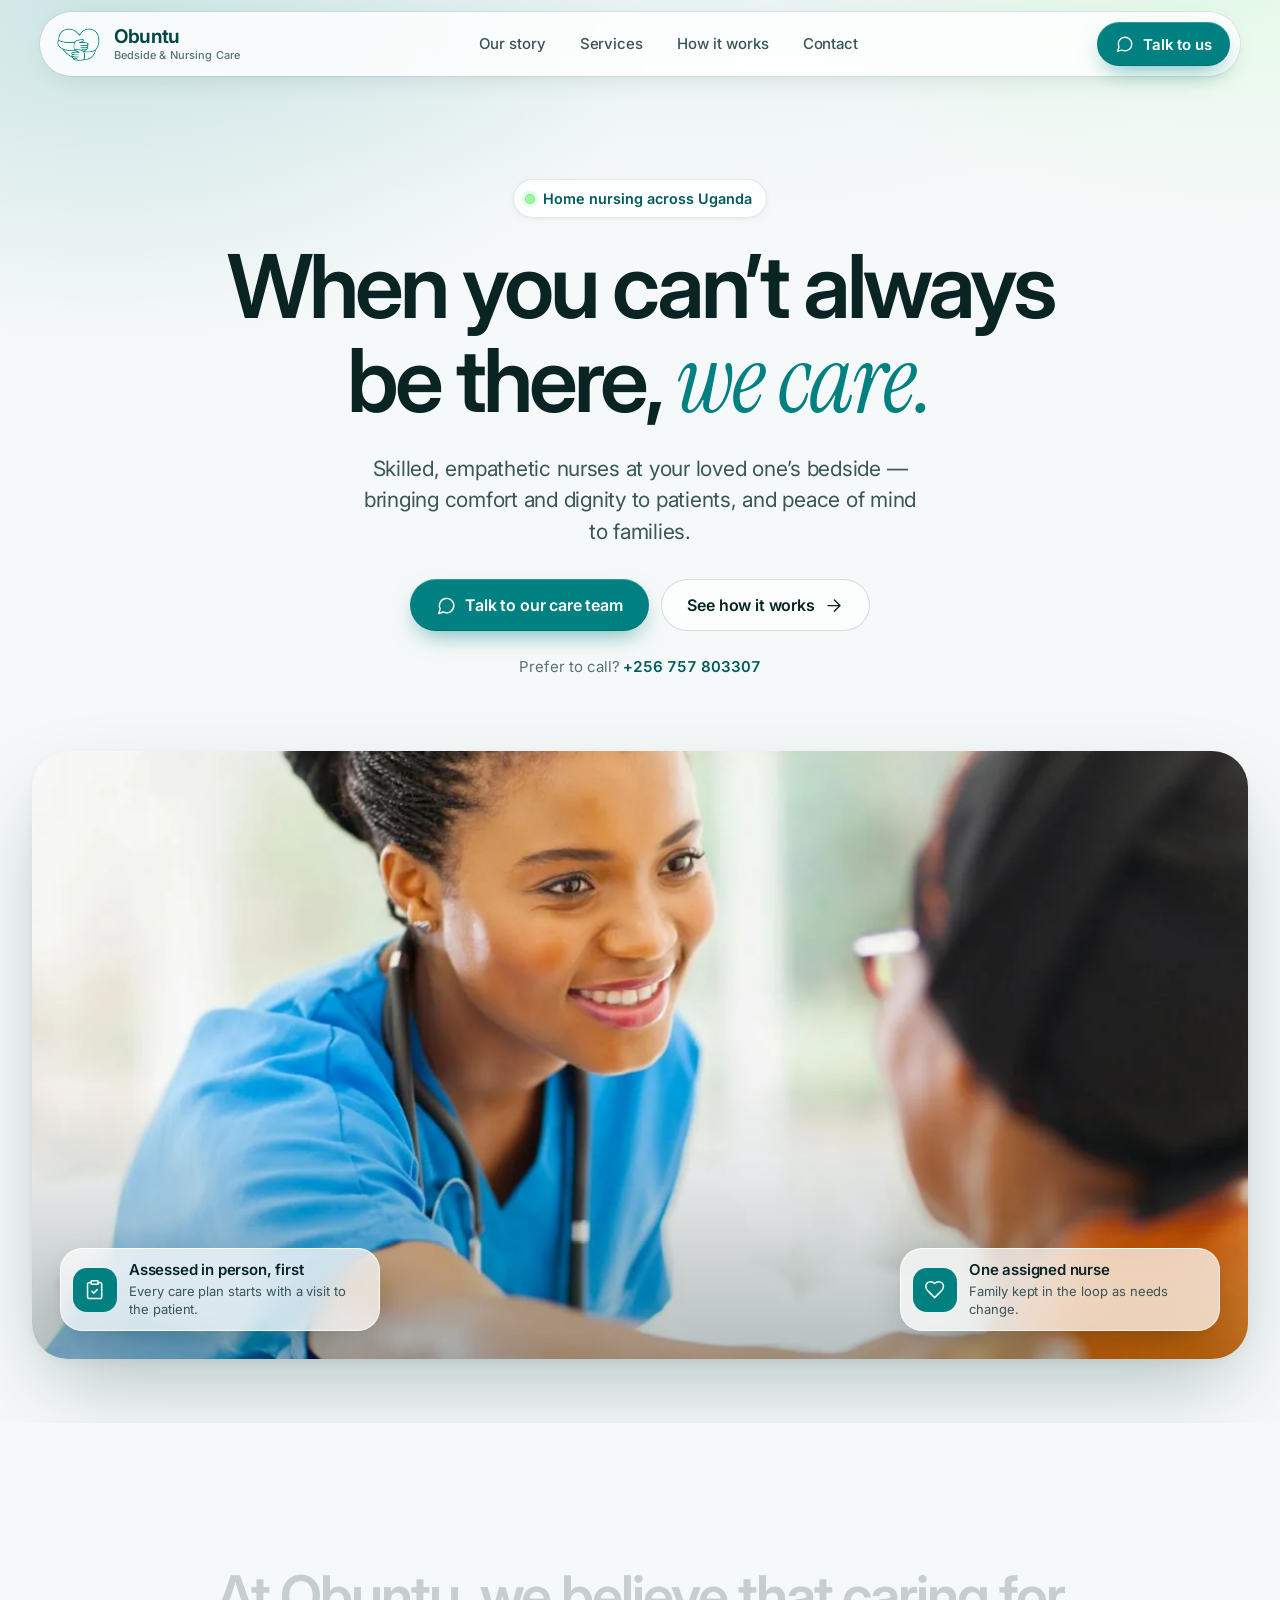
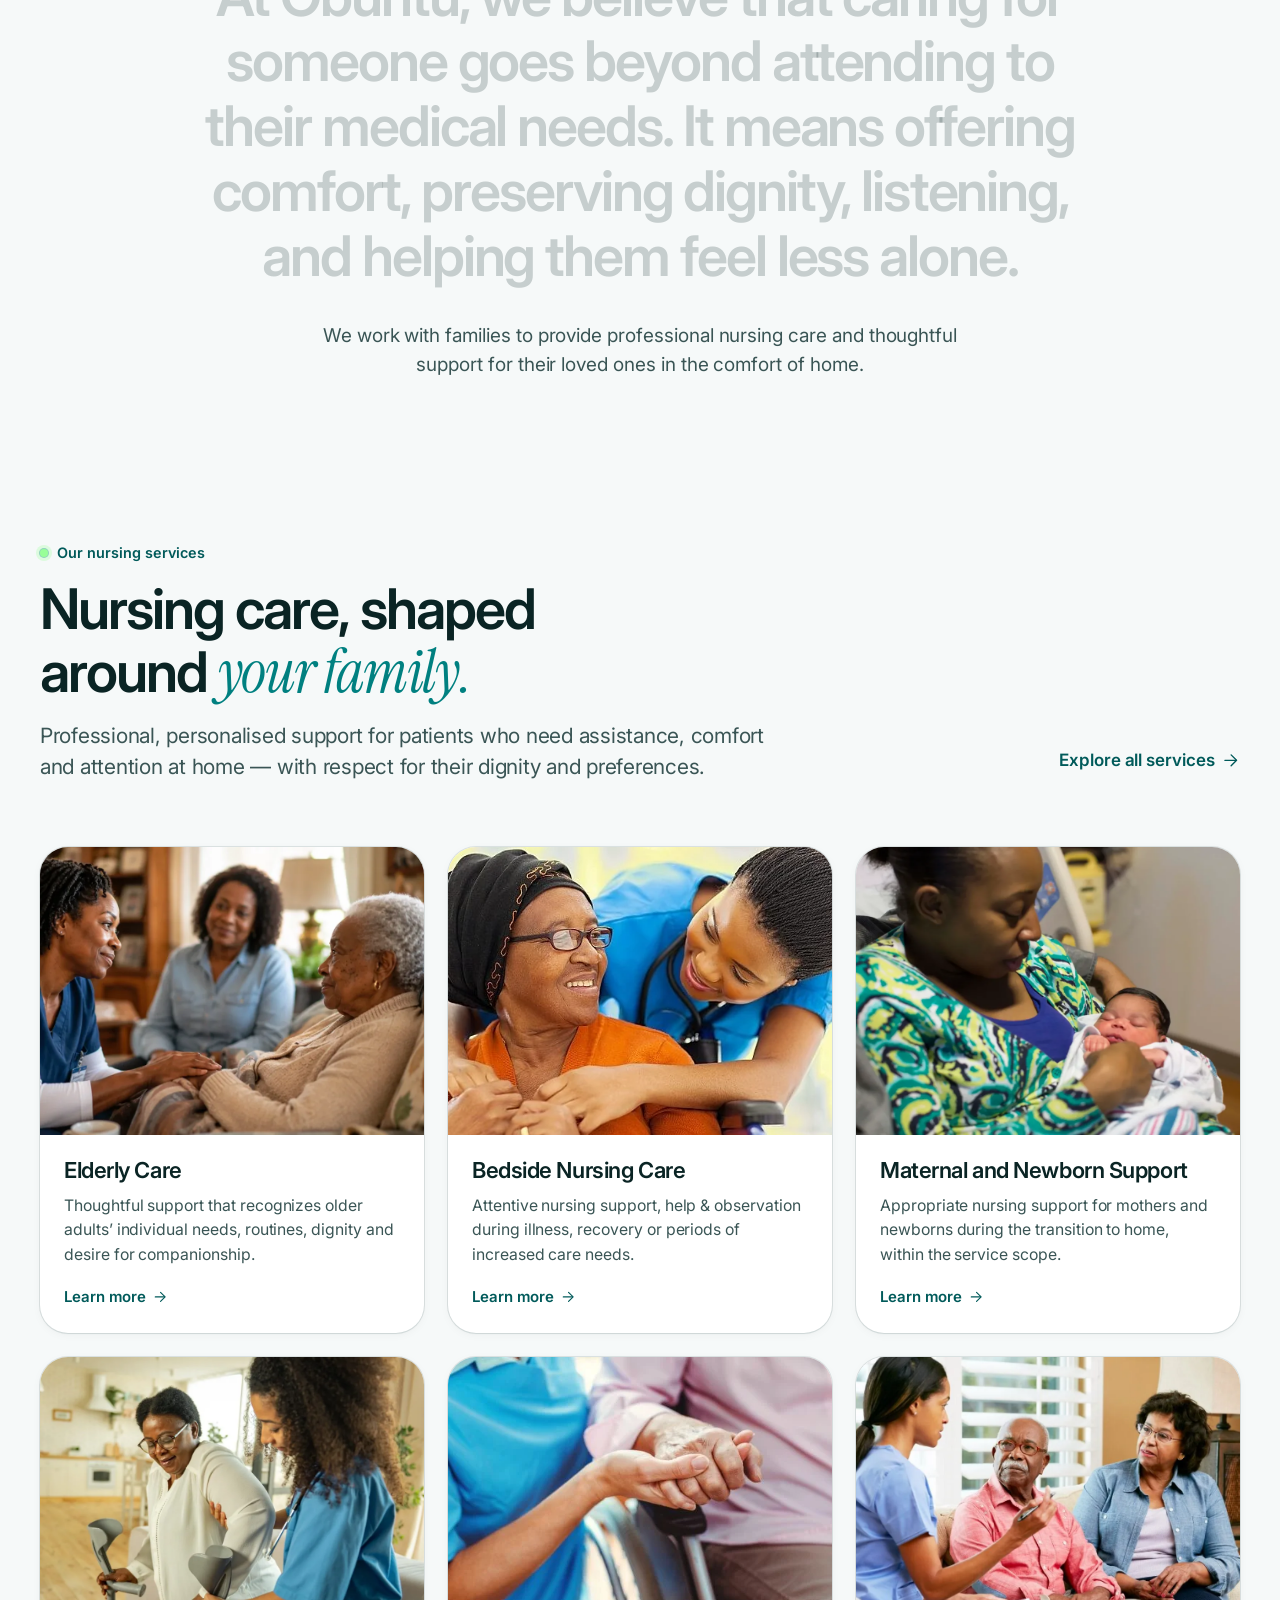
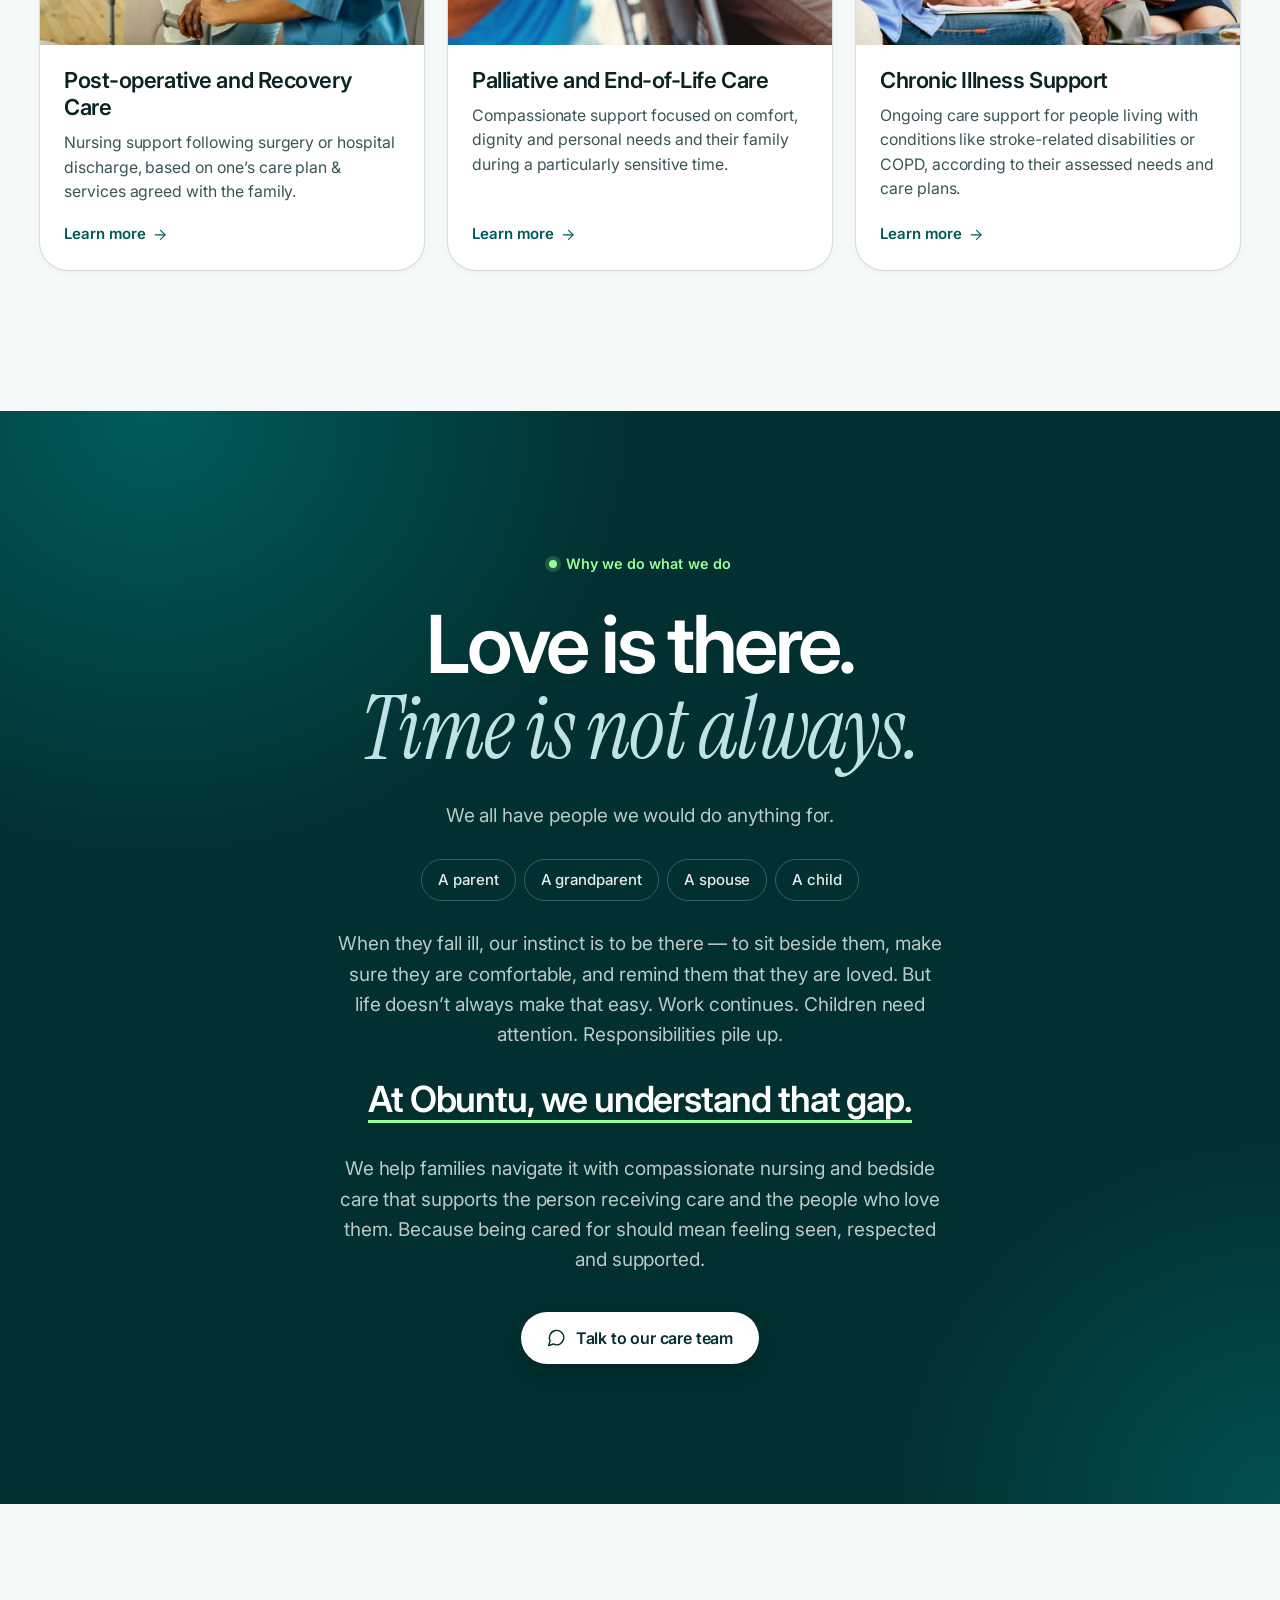
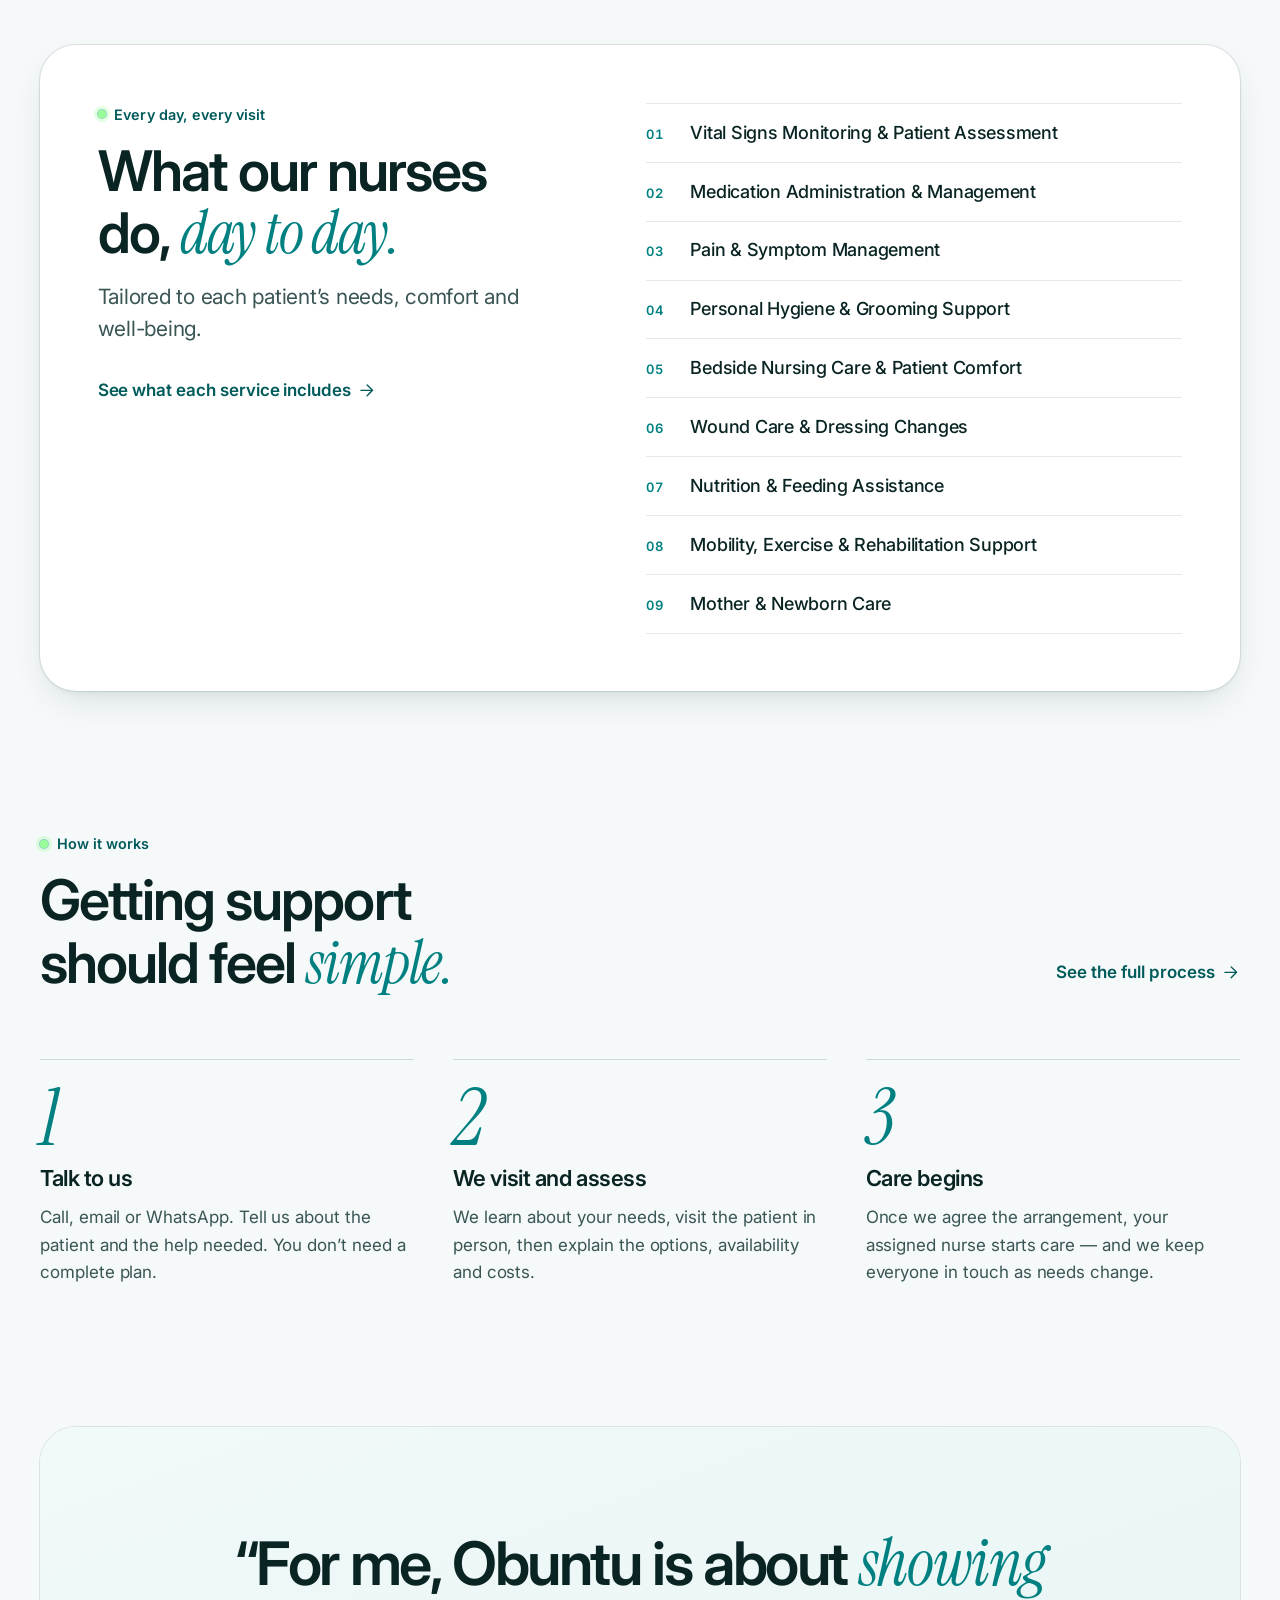
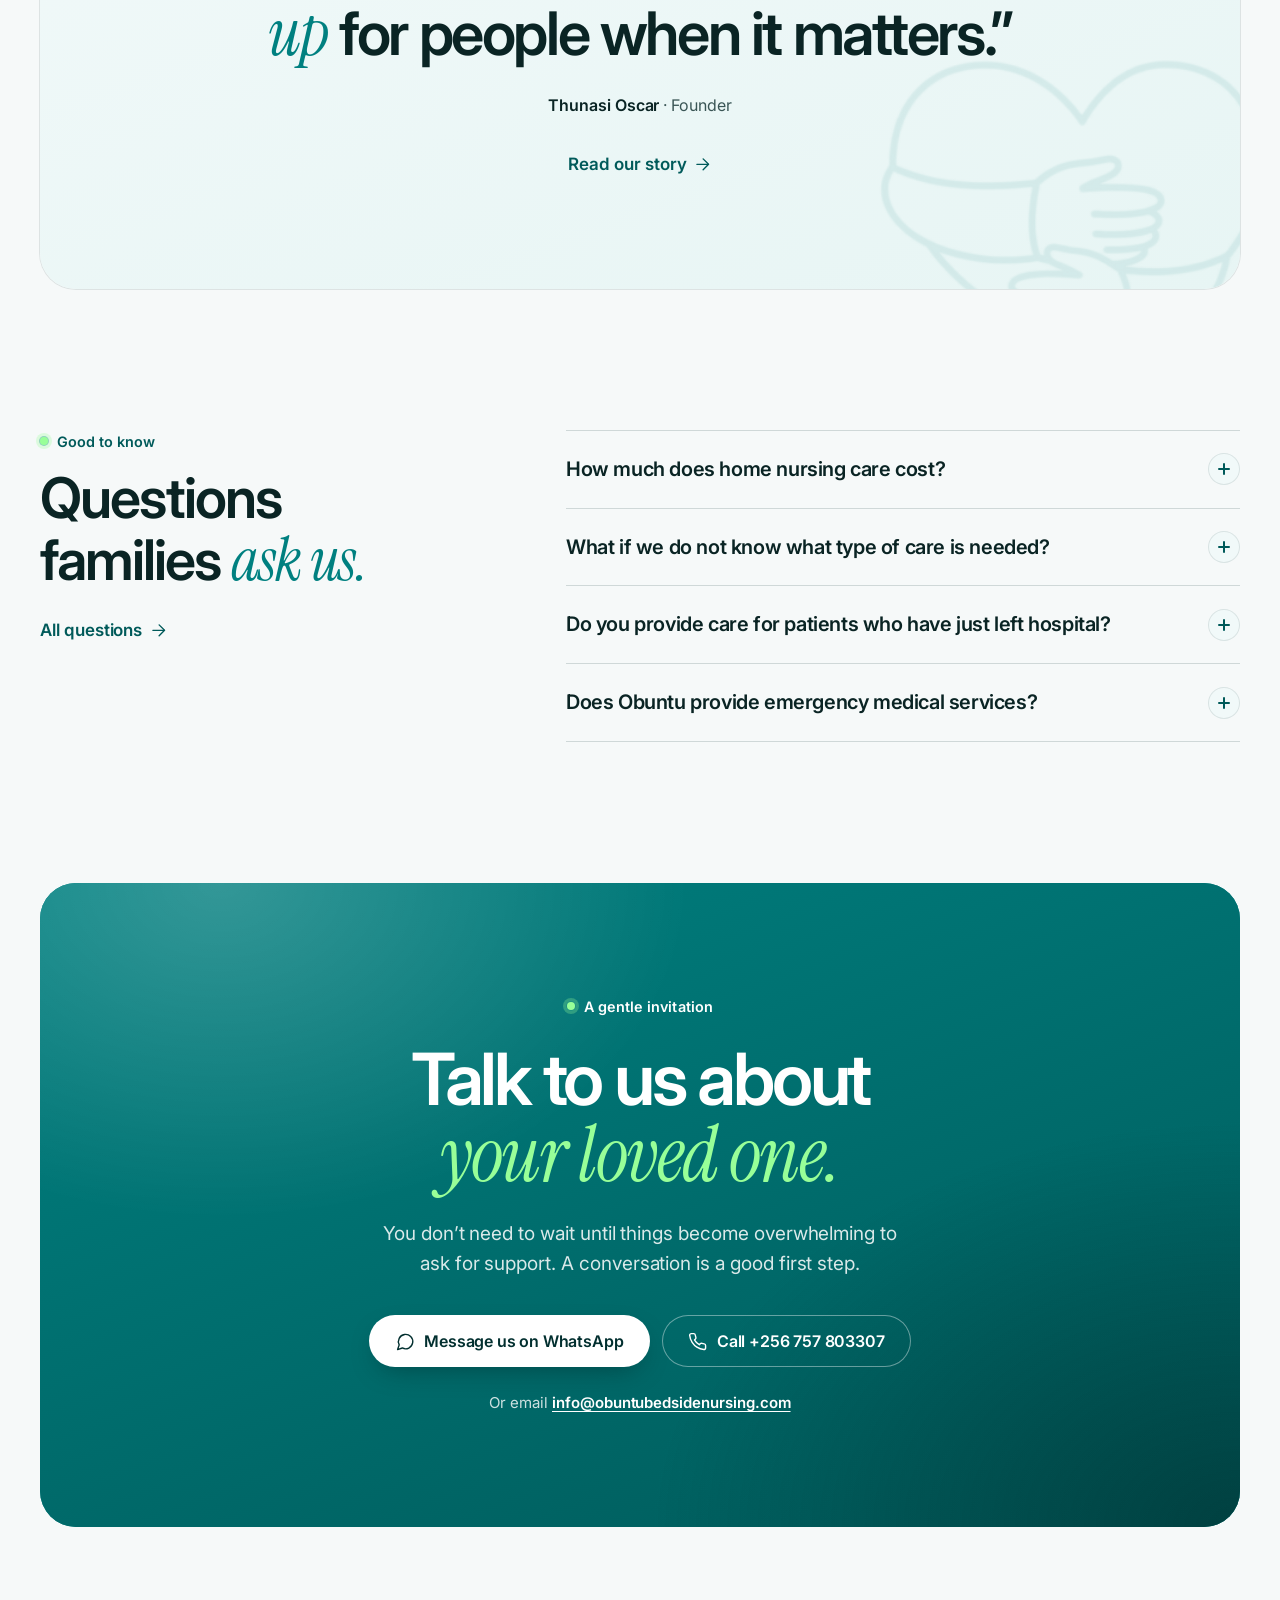
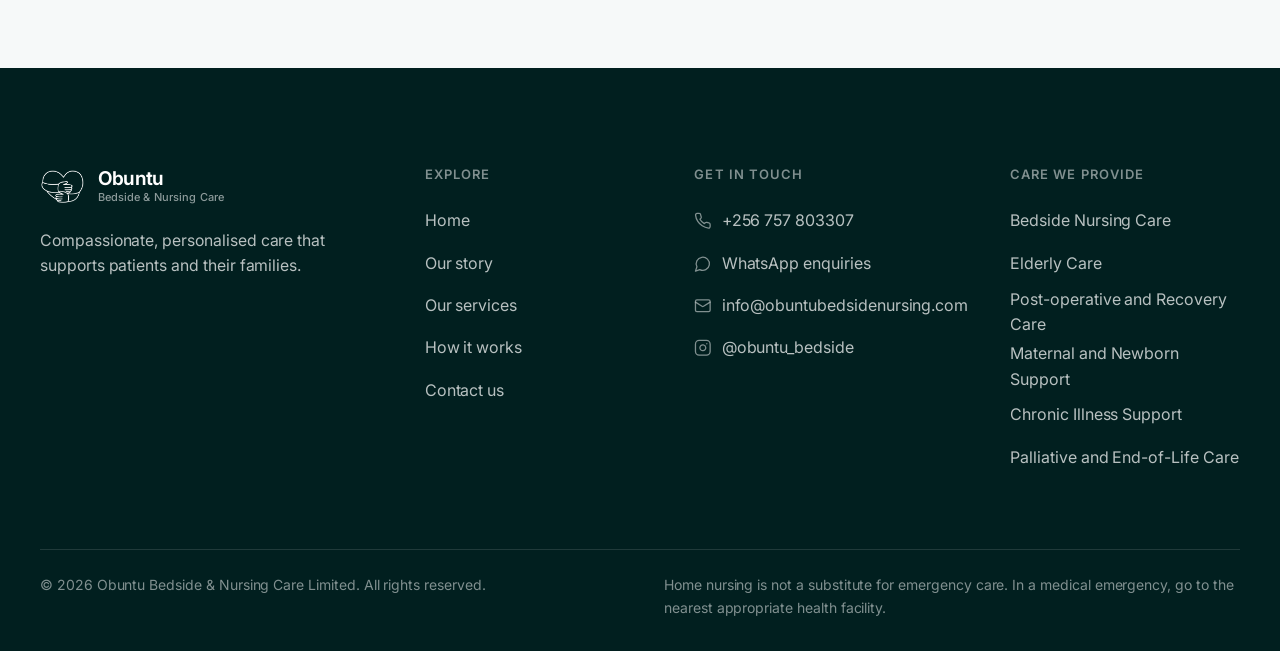
==== index.html @ 88b8d2c8 "cooking" ====
<!doctype html>
<html lang="en">
<head>
<meta charset="utf-8">
<meta name="viewport" content="width=device-width, initial-scale=1, viewport-fit=cover">
<title>Obuntu Bedside &amp; Nursing Care | Compassionate Home Nursing in Uganda</title>
<meta name="description" content="Skilled, empathetic nurses providing personalised bedside and home nursing across Uganda — elderly care, post-operative recovery, maternal &amp; newborn support and more. Talk to our care team.">

<link rel="canonical" href="https://obuntubedsidenursing.com/">
<meta name="theme-color" content="#f6f9f9">
<meta name="color-scheme" content="light">
<meta property="og:type" content="website">
<meta property="og:site_name" content="Obuntu Bedside &amp; Nursing Care">
<meta property="og:title" content="Obuntu Bedside &amp; Nursing Care | Compassionate Home Nursing in Uganda">
<meta property="og:description" content="Skilled, empathetic nurses providing personalised bedside and home nursing across Uganda — elderly care, post-operative recovery, maternal &amp; newborn support and more. Talk to our care team.">
<meta property="og:url" content="https://obuntubedsidenursing.com/">
<meta property="og:image" content="https://obuntubedsidenursing.com/assets/img/og.jpg">
<meta name="twitter:card" content="summary_large_image">
<link rel="icon" type="image/png" sizes="32x32" href="/assets/img/favicon-32.png">
<link rel="apple-touch-icon" href="/assets/img/apple-touch-icon.png">
<link rel="preconnect" href="https://fonts.googleapis.com">
<link rel="preconnect" href="https://fonts.gstatic.com" crossorigin>
<link rel="stylesheet" href="https://fonts.googleapis.com/css2?family=Inter:opsz,wght@14..32,400..700&family=Instrument+Serif:ital@0;1&display=swap">
<link rel="preload" as="image" href="/assets/img/hero.webp" fetchpriority="high">
<link rel="stylesheet" href="/assets/css/styles.css">
<script>if("IntersectionObserver" in window)document.documentElement.classList.add("js")</script>
<script type="application/ld+json">{"@context": "https://schema.org", "@graph": [{"@type": ["LocalBusiness", "MedicalBusiness"], "@id": "https://obuntubedsidenursing.com/#business", "name": "Obuntu Bedside & Nursing Care Limited", "alternateName": "Obuntu Bedside & Nursing Care Uganda", "url": "https://obuntubedsidenursing.com/", "logo": "https://obuntubedsidenursing.com/assets/img/icon-192.png", "image": "https://obuntubedsidenursing.com/assets/img/og.jpg", "slogan": "Compassion in Care.", "description": "Skilled, empathetic nurses providing personalised bedside and home nursing care across Uganda — elderly care, post-operative recovery, maternal and newborn support, chronic illness support and palliative care.", "telephone": "+256757803307", "email": "info@obuntubedsidenursing.com", "address": {"@type": "PostalAddress", "addressCountry": "UG"}, "areaServed": {"@type": "Country", "name": "Uganda"}, "founder": {"@type": "Person", "name": "Thunasi Oscar"}, "sameAs": ["https://www.instagram.com/obuntu_bedside/"], "contactPoint": [{"@type": "ContactPoint", "telephone": "+256757803307", "contactType": "customer service", "areaServed": "UG", "availableLanguage": ["English"]}], "hasOfferCatalog": {"@type": "OfferCatalog", "name": "Home nursing services", "itemListElement": [{"@type": "Offer", "itemOffered": {"@type": "Service", "name": "Bedside Nursing Care", "description": "When a loved one is unwell or needs close attention, a compassionate and dependable nurse makes a meaningful difference. We provide professional bedside nursing for patients who need assistance, observation and personalised support in the comfort of their homes.", "areaServed": "Uganda", "provider": {"@id": "https://obuntubedsidenursing.com/#business"}}}, {"@type": "Offer", "itemOffered": {"@type": "Service", "name": "Elderly Care", "description": "Growing older should not mean losing the comfort, dignity and personal attention that make life meaningful. We support older adults who need help with daily activities, personal care and, where required, professional nursing at home.", "areaServed": "Uganda", "provider": {"@id": "https://obuntubedsidenursing.com/#business"}}}, {"@type": "Offer", "itemOffered": {"@type": "Service", "name": "Post-operative and Recovery Care", "description": "Returning home after surgery or hospitalisation is an important milestone, but recovery may need continued support and careful observation. We provide post-operative nursing at home to help patients follow their prescribed recovery plans.", "areaServed": "Uganda", "provider": {"@id": "https://obuntubedsidenursing.com/#business"}}}, {"@type": "Offer", "itemOffered": {"@type": "Service", "name": "Maternal and Newborn Support", "description": "A new baby brings joy, new responsibilities and a big period of adjustment for the whole family. We provide maternal and newborn nursing support at home, helping families through the postnatal period with greater confidence and peace of mind.", "areaServed": "Uganda", "provider": {"@id": "https://obuntubedsidenursing.com/#business"}}}, {"@type": "Offer", "itemOffered": {"@type": "Service", "name": "Chronic Illness Support", "description": "Living with a chronic illness can affect mobility, independence and daily routines. We provide personalised home nursing for people managing long-term health conditions, helping them receive appropriate care in familiar surroundings.", "areaServed": "Uganda", "provider": {"@id": "https://obuntubedsidenursing.com/#business"}}}, {"@type": "Offer", "itemOffered": {"@type": "Service", "name": "Palliative and End-of-Life Care", "description": "When someone is living with a serious or life-limiting illness, care becomes about more than treatment. Comfort, dignity and meaningful moments matter most. We provide compassionate palliative and end-of-life nursing, shaped around the individual’s needs and agreed care plan.", "areaServed": "Uganda", "provider": {"@id": "https://obuntubedsidenursing.com/#business"}}}]}}, {"@type": "WebSite", "@id": "https://obuntubedsidenursing.com/#website", "url": "https://obuntubedsidenursing.com/", "name": "Obuntu Bedside & Nursing Care", "publisher": {"@id": "https://obuntubedsidenursing.com/#business"}}]}</script>
</head>
<body>
<svg xmlns="http://www.w3.org/2000/svg" style="position:absolute;width:0;height:0;overflow:hidden" aria-hidden="true" focusable="false"><symbol id="i-arrow" viewBox="0 0 24 24"><path d="M5 12h14"/><path d="m13 5 7 7-7 7"/></symbol><symbol id="i-check" viewBox="0 0 24 24"><path d="M20 6 9 17l-5-5"/></symbol><symbol id="i-phone" viewBox="0 0 24 24"><path d="M22 16.92v3a2 2 0 0 1-2.18 2 19.79 19.79 0 0 1-8.63-3.07 19.5 19.5 0 0 1-6-6 19.79 19.79 0 0 1-3.07-8.67A2 2 0 0 1 4.11 2h3a2 2 0 0 1 2 1.72 12.84 12.84 0 0 0 .7 2.81 2 2 0 0 1-.45 2.11L8.09 9.91a16 16 0 0 0 6 6l1.27-1.27a2 2 0 0 1 2.11-.45 12.84 12.84 0 0 0 2.81.7A2 2 0 0 1 22 16.92z"/></symbol><symbol id="i-mail" viewBox="0 0 24 24"><rect width="20" height="16" x="2" y="4" rx="2"/><path d="m22 7-8.97 5.7a1.94 1.94 0 0 1-2.06 0L2 7"/></symbol><symbol id="i-chat" viewBox="0 0 24 24"><path d="M7.9 20A9 9 0 1 0 4 16.1L2 22Z"/></symbol><symbol id="i-instagram" viewBox="0 0 24 24"><rect width="20" height="20" x="2" y="2" rx="5" ry="5"/><path d="M16 11.37A4 4 0 1 1 12.63 8 4 4 0 0 1 16 11.37z"/><path d="M17.5 6.5h.01"/></symbol><symbol id="i-shield" viewBox="0 0 24 24"><path d="M20 13c0 5-3.5 7.5-7.66 8.95a1 1 0 0 1-.67-.01C7.5 20.5 4 18 4 13V6a1 1 0 0 1 1-1c2 0 4.5-1.2 6.24-2.72a1.17 1.17 0 0 1 1.52 0C14.51 3.81 17 5 19 5a1 1 0 0 1 1 1z"/><path d="m9 12 2 2 4-4"/></symbol><symbol id="i-clipboard" viewBox="0 0 24 24"><rect width="8" height="4" x="8" y="2" rx="1" ry="1"/><path d="M16 4h2a2 2 0 0 1 2 2v14a2 2 0 0 1-2 2H6a2 2 0 0 1-2-2V6a2 2 0 0 1 2-2h2"/><path d="m9 14 2 2 4-4"/></symbol><symbol id="i-users" viewBox="0 0 24 24"><path d="M16 21v-2a4 4 0 0 0-4-4H6a4 4 0 0 0-4 4v2"/><circle cx="9" cy="7" r="4"/><path d="M22 21v-2a4 4 0 0 0-3-3.87"/><path d="M16 3.13a4 4 0 0 1 0 7.75"/></symbol><symbol id="i-heart" viewBox="0 0 24 24"><path d="M19 14c1.49-1.46 3-3.21 3-5.5A5.5 5.5 0 0 0 16.5 3c-1.76 0-3 .5-4.5 2-1.5-1.5-2.74-2-4.5-2A5.5 5.5 0 0 0 2 8.5c0 2.3 1.5 4.05 3 5.5l7 7Z"/></symbol><symbol id="i-pin" viewBox="0 0 24 24"><path d="M20 10c0 6-8 12-8 12s-8-6-8-12a8 8 0 0 1 16 0Z"/><circle cx="12" cy="10" r="3"/></symbol><symbol id="i-info" viewBox="0 0 24 24"><circle cx="12" cy="12" r="10"/><path d="M12 16v-4"/><path d="M12 8h.01"/></symbol></svg>
<a class="skip" href="#main">Skip to content</a>
<header class="nav" data-nav>
  <div class="nav-pill">
    <a class="brand" href="/" aria-label="Obuntu Bedside &amp; Nursing Care — home">
      <img class="brand-mark" src="/assets/img/logo-mark-teal.png" alt="" width="352" height="258">
      <span class="brand-text"><strong>Obuntu</strong><small>Bedside &amp; Nursing Care</small></span>
    </a>
    <nav class="nav-links" aria-label="Primary"><a href="/about-us/">Our story</a><a href="/our-services/">Services</a><a href="/how-it-works/">How it works</a><a href="/contact-us/">Contact</a></nav>
    <div class="nav-actions">
      <a class="btn btn-primary btn-sm nav-cta" href="https://wa.me/256757803307?text=Hello%20Obuntu%20Bedside%20Services" target="_blank" rel="noopener"><svg class="ic " aria-hidden="true"><use href="#i-chat"/></svg> Talk to us</a>
      <button class="burger" type="button" aria-expanded="false" aria-controls="menu" aria-label="Open menu"><span></span><span></span></button>
    </div>
  </div>
</header>
<div class="menu" id="menu" inert>
  <nav class="menu-links" aria-label="Mobile"><a href="/about-us/" style="--i:0">Our story<svg class="ic " aria-hidden="true"><use href="#i-arrow"/></svg></a><a href="/our-services/" style="--i:1">Services<svg class="ic " aria-hidden="true"><use href="#i-arrow"/></svg></a><a href="/how-it-works/" style="--i:2">How it works<svg class="ic " aria-hidden="true"><use href="#i-arrow"/></svg></a><a href="/contact-us/" style="--i:3">Contact<svg class="ic " aria-hidden="true"><use href="#i-arrow"/></svg></a></nav>
  <div class="menu-foot">
    <a class="btn btn-primary" href="https://wa.me/256757803307?text=Hello%20Obuntu%20Bedside%20Services" target="_blank" rel="noopener"><svg class="ic " aria-hidden="true"><use href="#i-chat"/></svg> Talk to our care team</a>
    <a class="btn btn-ghost" href="tel:+256757803307"><svg class="ic " aria-hidden="true"><use href="#i-phone"/></svg> Call +256 757 803307</a>
  </div>
</div>
<main id="main">

<!-- HERO -->
<section class="hero">
  <div class="container hero-copy">
    <p class="eyebrow pill"><span class="dot"></span>Home nursing across Uganda</p>
    <h1 class="display">When you can’t always be there, <em class="serif accent">we care.</em></h1>
    <p class="lede">Skilled, empathetic nurses at your loved one’s bedside — bringing comfort and dignity to patients, and peace of mind to families.</p>
    <div class="cta-row" data-hide-actionbar>
      <a class="btn btn-primary" href="https://wa.me/256757803307?text=Hello%20Obuntu%20Bedside%20Services" target="_blank" rel="noopener"><svg class="ic " aria-hidden="true"><use href="#i-chat"/></svg> Talk to our care team</a>
      <a class="btn btn-ghost" href="/how-it-works/">See how it works <svg class="ic arrow" aria-hidden="true"><use href="#i-arrow"/></svg></a>
    </div>
    <p class="hero-note">Prefer to call? <a href="tel:+256757803307">+256 757 803307</a></p>
  </div>
  <div class="container-wide hero-media">
    <figure class="hero-card">
      <img data-parallax src="/assets/img/hero.webp" width="1356" height="668" alt="A smiling nurse in blue scrubs comforting an older patient" fetchpriority="high" decoding="async">
      <div class="chip glass chip-a" data-chip>
        <span class="chip-ic"><svg class="ic " aria-hidden="true"><use href="#i-clipboard"/></svg></span>
        <div><strong>Assessed in person, first</strong><span>Every care plan starts with a visit to the patient.</span></div>
      </div>
      <div class="chip glass chip-b" data-chip>
        <span class="chip-ic"><svg class="ic " aria-hidden="true"><use href="#i-heart"/></svg></span>
        <div><strong>One assigned nurse</strong><span>Family kept in the loop as needs change.</span></div>
      </div>
    </figure>
  </div>
</section>

<!-- STATEMENT -->
<section class="statement">
  <div class="container">
    <p class="statement-text" data-statement>At Obuntu, we believe that caring for someone goes beyond attending to their medical needs. It means offering comfort, preserving dignity, listening, and helping them feel less alone.</p>
    <p class="statement-sub" data-reveal>We work with families to provide professional nursing care and thoughtful support for their loved ones in the comfort of home.</p>
  </div>
</section>

<!-- SERVICES -->
<section class="section" id="services" style="padding-top:clamp(40px,6vw,80px)">
  <div class="container">
    <div class="split-head">
      <div class="section-head" data-reveal>
        <span class="eyebrow"><span class="dot"></span>Our nursing services</span>
        <h2>Nursing care, shaped around <em class="serif accent">your family.</em></h2>
        <p class="lede">Professional, personalised support for patients who need assistance, comfort and attention at home — with respect for their dignity and preferences.</p>
      </div>
      <a class="link-arrow" href="/our-services/" data-reveal>Explore all services <svg class="ic " aria-hidden="true"><use href="#i-arrow"/></svg></a>
    </div>
    <div class="cards" data-stagger>
      <a class="svc" href="/our-services/#elderly-care" data-reveal>
        <div class="svc-img"><img src="/assets/img/elderly-care.webp" width="1024" height="682" alt="A nurse holding an older woman’s hands at home while a family member looks on" loading="lazy" decoding="async"></div>
        <div class="svc-body"><h3>Elderly Care</h3><p>Thoughtful support that recognizes older adults’ individual needs, routines, dignity and desire for companionship.</p><span class="svc-more">Learn more <svg class="ic " aria-hidden="true"><use href="#i-arrow"/></svg></span></div>
      </a><a class="svc" href="/our-services/#bedside-nursing-care" data-reveal>
        <div class="svc-img"><img src="/assets/img/bedside.webp" width="500" height="420" alt="A nurse smiling as she embraces an older woman in a wheelchair" loading="lazy" decoding="async"></div>
        <div class="svc-body"><h3>Bedside Nursing Care</h3><p>Attentive nursing support, help & observation during illness, recovery or periods of increased care needs.</p><span class="svc-more">Learn more <svg class="ic " aria-hidden="true"><use href="#i-arrow"/></svg></span></div>
      </a><a class="svc" href="/our-services/#maternal-newborn-support" data-reveal>
        <div class="svc-img"><img src="/assets/img/maternal.webp" width="1100" height="734" alt="A new mother looking down at her sleeping newborn" loading="lazy" decoding="async"></div>
        <div class="svc-body"><h3>Maternal and Newborn Support</h3><p>Appropriate nursing support for mothers and newborns during the transition to home, within the service scope.</p><span class="svc-more">Learn more <svg class="ic " aria-hidden="true"><use href="#i-arrow"/></svg></span></div>
      </a><a class="svc" href="/our-services/#post-operative-recovery-care" data-reveal>
        <div class="svc-img"><img src="/assets/img/recovery.webp" width="1100" height="734" alt="A nurse helping a woman on crutches walk safely at home" loading="lazy" decoding="async"></div>
        <div class="svc-body"><h3>Post-operative and Recovery Care</h3><p>Nursing support following surgery or hospital discharge, based on one’s care plan & services agreed with the family.</p><span class="svc-more">Learn more <svg class="ic " aria-hidden="true"><use href="#i-arrow"/></svg></span></div>
      </a><a class="svc" href="/our-services/#palliative-end-of-life-care" data-reveal>
        <div class="svc-img"><img src="/assets/img/palliative.webp" width="600" height="400" alt="A nurse gently holding an elderly patient’s hand" loading="lazy" decoding="async"></div>
        <div class="svc-body"><h3>Palliative and End-of-Life Care</h3><p>Compassionate support focused on comfort, dignity and personal needs and their family during a particularly sensitive time.</p><span class="svc-more">Learn more <svg class="ic " aria-hidden="true"><use href="#i-arrow"/></svg></span></div>
      </a><a class="svc" href="/our-services/#chronic-illness-support" data-reveal>
        <div class="svc-img"><img src="/assets/img/consult.webp" width="1024" height="683" alt="A nurse explaining a care plan to an older couple on their sofa" loading="lazy" decoding="async"></div>
        <div class="svc-body"><h3>Chronic Illness Support</h3><p>Ongoing care support for people living with conditions like stroke-related disabilities or COPD, according to their assessed needs and care plans.</p><span class="svc-more">Learn more <svg class="ic " aria-hidden="true"><use href="#i-arrow"/></svg></span></div>
      </a>
    </div>
  </div>
</section>

<!-- LOVE IS THERE -->
<section class="love on-dark section">
  <div class="container">
    <div class="love-inner" data-stagger>
      <span class="eyebrow" data-reveal><span class="dot"></span>Why we do what we do</span>
      <h2 data-reveal>Love is there. <em class="serif">Time is not always.</em></h2>
      <p data-reveal>We all have people we would do anything for.</p>
      <ul class="people" data-reveal><li>A parent</li><li>A grandparent</li><li>A spouse</li><li>A child</li></ul>
      <p data-reveal>When they fall ill, our instinct is to be there — to sit beside them, make sure they are comfortable, and remind them that they are loved. But life doesn’t always make that easy. Work continues. Children need attention. Responsibilities pile up.</p>
      <p class="gap" data-reveal>At Obuntu, we understand that gap.</p>
      <p data-reveal>We help families navigate it with compassionate nursing and bedside care that supports the person receiving care and the people who love them. Because being cared for should mean feeling seen, respected and supported.</p>
      <a class="btn btn-light" data-reveal href="https://wa.me/256757803307?text=Hello%20Obuntu%20Bedside%20Services" target="_blank" rel="noopener"><svg class="ic " aria-hidden="true"><use href="#i-chat"/></svg> Talk to our care team</a>
    </div>
  </div>
</section>

<!-- A DAY WITH YOUR NURSE -->
<section class="section">
  <div class="container">
    <div class="visit-card" data-reveal>
      <div class="visit-media">
        <div class="section-head">
          <span class="eyebrow"><span class="dot"></span>Every day, every visit</span>
          <h2>What our nurses do, <em class="serif accent">day to day.</em></h2>
          <p class="lede">Tailored to each patient’s needs, comfort and well-being.</p>
        </div>
        <a class="link-arrow" href="/our-services/">See what each service includes <svg class="ic " aria-hidden="true"><use href="#i-arrow"/></svg></a>
      </div>
      <ol class="tasks"><li>Vital Signs Monitoring & Patient Assessment</li><li>Medication Administration & Management</li><li>Pain & Symptom Management</li><li>Personal Hygiene & Grooming Support</li><li>Bedside Nursing Care & Patient Comfort</li><li>Wound Care & Dressing Changes</li><li>Nutrition & Feeding Assistance</li><li>Mobility, Exercise & Rehabilitation Support</li><li>Mother & Newborn Care</li></ol>
    </div>
  </div>
</section>

<!-- HOW IT WORKS (teaser) -->
<section class="section" style="padding-top:0">
  <div class="container">
    <div class="split-head">
      <div class="section-head" data-reveal>
        <span class="eyebrow"><span class="dot"></span>How it works</span>
        <h2>Getting support should feel <em class="serif accent">simple.</em></h2>
      </div>
      <a class="link-arrow" href="/how-it-works/" data-reveal>See the full process <svg class="ic " aria-hidden="true"><use href="#i-arrow"/></svg></a>
    </div>
    <div class="steps3" data-stagger>
      <div class="step3" data-reveal><span class="num">1</span><h3>Talk to us</h3><p>Call, email or WhatsApp. Tell us about the patient and the help needed. You don’t need a complete plan.</p></div>
      <div class="step3" data-reveal><span class="num">2</span><h3>We visit and assess</h3><p>We learn about your needs, visit the patient in person, then explain the options, availability and costs.</p></div>
      <div class="step3" data-reveal><span class="num">3</span><h3>Care begins</h3><p>Once we agree the arrangement, your assigned nurse starts care — and we keep everyone in touch as needs change.</p></div>
    </div>
  </div>
</section>

<!-- FOUNDER QUOTE -->
<section class="section" style="padding-top:0">
  <div class="container">
    <figure class="quote-band" data-reveal>
      <img class="mark" src="/assets/img/logo-mark-teal.png" alt="" width="352" height="258" loading="lazy">
      <blockquote class="quote">“For me, Obuntu is about <em class="serif">showing up</em> for people when it matters.”</blockquote>
      <figcaption class="cite"><span><b>Thunasi Oscar</b> · Founder</span></figcaption>
      <a class="link-arrow" href="/about-us/">Read our story <svg class="ic " aria-hidden="true"><use href="#i-arrow"/></svg></a>
    </figure>
  </div>
</section>

<!-- FAQ -->
<section class="section" style="padding-top:0">
  <div class="container faq-layout">
    <div class="section-head faq-aside" data-reveal>
      <span class="eyebrow"><span class="dot"></span>Good to know</span>
      <h2>Questions families <em class="serif accent">ask us.</em></h2>
      <a class="link-arrow" href="/how-it-works/#faq">All questions <svg class="ic " aria-hidden="true"><use href="#i-arrow"/></svg></a>
    </div>
    <div data-reveal><div class="faq"><div class="faq-item"><h3><button class="faq-q" type="button" id="hq0" aria-expanded="false" aria-controls="ha0"><span>How much does home nursing care cost?</span><span class="faq-icon" aria-hidden="true"></span></button></h3><div class="faq-a" id="ha0" role="region" aria-labelledby="hq0"><div><p>The cost may depend on the service, level of nursing support, duration, schedule and location. <a href="/contact-us/">Contact us</a> for a quotation based on the arrangement you need.</p></div></div></div><div class="faq-item"><h3><button class="faq-q" type="button" id="hq1" aria-expanded="false" aria-controls="ha1"><span>What if we do not know what type of care is needed?</span><span class="faq-icon" aria-hidden="true"></span></button></h3><div class="faq-a" id="ha1" role="region" aria-labelledby="hq1"><div><p>You do not need to arrive with a complete care plan. Start by explaining your concerns and the support you think would help. We can discuss whether your needs fit our services and what the next step should be.</p></div></div></div><div class="faq-item"><h3><button class="faq-q" type="button" id="hq2" aria-expanded="false" aria-controls="ha2"><span>Do you provide care for patients who have just left hospital?</span><span class="faq-icon" aria-hidden="true"></span></button></h3><div class="faq-a" id="ha2" role="region" aria-labelledby="hq2"><div><p>We can discuss post-operative and recovery support. The suitability of the arrangement depends on the discharge plan, the nursing needs and the services Obuntu can provide.</p></div></div></div><div class="faq-item"><h3><button class="faq-q" type="button" id="hq3" aria-expanded="false" aria-controls="ha3"><span>Does Obuntu provide emergency medical services?</span><span class="faq-icon" aria-hidden="true"></span></button></h3><div class="faq-a" id="ha3" role="region" aria-labelledby="hq3"><div><p>Home nursing arrangements should not be treated as a substitute for emergency care. If someone is experiencing a medical emergency, seek immediate assistance from the nearest appropriate emergency or health facility.</p></div></div></div></div></div>
  </div>
</section>

<section class="final-wrap">
  <div class="container">
    <div class="final on-dark" data-reveal>
      <div class="final-inner">
        <span class="eyebrow"><span class="dot"></span>A gentle invitation</span>
        <h2>Talk to us about <em class="serif">your loved one.</em></h2>
        <p>You don’t need to wait until things become overwhelming to ask for support. A conversation is a good first step.</p>
        <div class="cta-row">
          <a class="btn btn-light" href="https://wa.me/256757803307?text=Hello%20Obuntu%20Bedside%20Services" target="_blank" rel="noopener"><svg class="ic " aria-hidden="true"><use href="#i-chat"/></svg> Message us on WhatsApp</a>
          <a class="btn btn-outline-light" href="tel:+256757803307"><svg class="ic " aria-hidden="true"><use href="#i-phone"/></svg> Call +256 757 803307</a>
        </div>
        <p class="alt">Or email <a href="mailto:info@obuntubedsidenursing.com">info@obuntubedsidenursing.com</a></p>
      </div>
    </div>
  </div>
</section>

</main>
<div class="actionbar" data-actionbar>
  <a class="btn btn-primary" href="https://wa.me/256757803307?text=Hello%20Obuntu%20Bedside%20Services" target="_blank" rel="noopener"><svg class="ic " aria-hidden="true"><use href="#i-chat"/></svg> WhatsApp us</a>
  <a class="btn btn-ghost" href="tel:+256757803307"><svg class="ic " aria-hidden="true"><use href="#i-phone"/></svg> Call</a>
</div>
<footer class="footer on-dark">
  <div class="container">
    <div class="footer-grid">
      <div class="footer-about">
        <a class="brand" href="/" aria-label="Obuntu — home">
          <img class="brand-mark" src="/assets/img/logo-mark-white.png" alt="" width="352" height="258">
          <span class="brand-text"><strong>Obuntu</strong><small>Bedside &amp; Nursing Care</small></span>
        </a>
        <p>Compassionate, personalised care that supports patients and their families.</p>
      </div>
      <div>
        <h4>Explore</h4>
        <ul>
          <li><a href="/">Home</a></li>
          <li><a href="/about-us/">Our story</a></li>
          <li><a href="/our-services/">Our services</a></li>
          <li><a href="/how-it-works/">How it works</a></li>
          <li><a href="/contact-us/">Contact us</a></li>
        </ul>
      </div>
      <div>
        <h4>Get in touch</h4>
        <ul>
          <li><a href="tel:+256757803307"><svg class="ic " aria-hidden="true"><use href="#i-phone"/></svg> +256 757 803307</a></li>
          <li><a href="https://wa.me/256757803307?text=Hello%20Obuntu%20Bedside%20Services" target="_blank" rel="noopener"><svg class="ic " aria-hidden="true"><use href="#i-chat"/></svg> WhatsApp enquiries</a></li>
          <li><a href="mailto:info@obuntubedsidenursing.com"><svg class="ic " aria-hidden="true"><use href="#i-mail"/></svg> info@obuntubedsidenursing.com</a></li>
          <li><a href="https://www.instagram.com/obuntu_bedside/" target="_blank" rel="noopener"><svg class="ic " aria-hidden="true"><use href="#i-instagram"/></svg> @obuntu_bedside</a></li>
        </ul>
      </div>
      <div>
        <h4>Care we provide</h4>
        <ul><li><a href="/our-services/#bedside-nursing-care">Bedside Nursing Care</a></li><li><a href="/our-services/#elderly-care">Elderly Care</a></li><li><a href="/our-services/#post-operative-recovery-care">Post-operative and Recovery Care</a></li><li><a href="/our-services/#maternal-newborn-support">Maternal and Newborn Support</a></li><li><a href="/our-services/#chronic-illness-support">Chronic Illness Support</a></li><li><a href="/our-services/#palliative-end-of-life-care">Palliative and End-of-Life Care</a></li></ul>
      </div>
    </div>
    <div class="footer-bottom">
      <span>© 2026 Obuntu Bedside &amp; Nursing Care Limited. All rights reserved.</span>
      <span class="note">Home nursing is not a substitute for emergency care. In a medical emergency, go to the nearest appropriate health facility.</span>
    </div>
  </div>
</footer>
<script src="/assets/js/main.js" defer></script>
</body>
</html>
---- assets/css/styles.css ----
/* ==========================================================================
   Obuntu Bedside & Nursing Care — design system
   Primary  #008080 (teal)   ·   Secondary #98FF98 (mint — accents only)
   Principles: restraint, one idea per screen, response on press, springs/ease-out,
   translucent materials for chrome, size-specific tracking, reduced-motion aware.
   ========================================================================== */

/* ---------- Tokens ---------- */
:root {
  --teal: #008080;
  --teal-600: #006d6d;
  --teal-700: #005a5a;
  --teal-800: #004646;
  --teal-900: #022f2f;
  --teal-950: #011f1f;
  --teal-50: #f1f9f9;
  --teal-100: #def1f0;
  --teal-200: #bfe3e2;
  --mint: #98ff98;

  --ink: #0a2424;
  --ink-2: #3a5555;
  --ink-3: #5a7272;
  --bg: #f6f9f9;
  --surface: #ffffff;
  --line: rgba(2, 47, 47, 0.1);
  --line-strong: rgba(2, 47, 47, 0.16);

  --shadow-sm: 0 1px 2px rgba(2, 47, 47, 0.05), 0 2px 10px rgba(2, 47, 47, 0.04);
  --shadow-md: 0 2px 4px rgba(2, 47, 47, 0.04), 0 14px 36px -10px rgba(2, 47, 47, 0.16);
  --shadow-lg: 0 4px 8px rgba(2, 47, 47, 0.04), 0 36px 90px -20px rgba(2, 47, 47, 0.3);

  --r-sm: 12px;
  --r-md: 20px;
  --r-lg: 28px;
  --r-xl: 36px;

  --gutter: clamp(16px, 4vw, 32px);
  --maxw: 1200px;
  --maxw-wide: 1320px;
  --nav-h: 64px;
  --section-y: clamp(72px, 11vw, 148px);

  --ease-out: cubic-bezier(0.23, 1, 0.32, 1);
  --ease-in-out: cubic-bezier(0.77, 0, 0.175, 1);
  --ease-drawer: cubic-bezier(0.32, 0.72, 0, 1);

  --font: "Inter", ui-sans-serif, system-ui, -apple-system, "Segoe UI", Roboto, "Helvetica Neue", Arial, sans-serif;
  --serif: "Instrument Serif", "Iowan Old Style", "Palatino Linotype", Georgia, serif;
}

/* ---------- Base ---------- */
*,
*::before,
*::after { box-sizing: border-box; }

html {
  -webkit-text-size-adjust: 100%;
  -webkit-tap-highlight-color: transparent;
  scroll-behavior: smooth;
  scroll-padding-top: 96px;
}
@media (prefers-reduced-motion: reduce) { html { scroll-behavior: auto; } }

body {
  margin: 0;
  font-family: var(--font);
  font-size: 1.0625rem;
  line-height: 1.6;
  letter-spacing: -0.003em;
  color: var(--ink);
  background: var(--bg);
  font-optical-sizing: auto;
  -webkit-font-smoothing: antialiased;
  -moz-osx-font-smoothing: grayscale;
  overflow-x: clip;
}
body.is-locked { overflow: hidden; }

img, svg, video { display: block; max-width: 100%; }
img { height: auto; }
a { color: inherit; text-decoration: none; }
h1, h2, h3, h4, p, ul, ol, figure, blockquote { margin: 0; }
ul, ol { padding: 0; list-style: none; }
button, input, textarea, select { font: inherit; color: inherit; }
fieldset { border: 0; padding: 0; margin: 0; min-width: 0; }
legend { padding: 0; }

a, button, [role="button"], summary, label { touch-action: manipulation; }
button, [role="button"] { -webkit-user-select: none; user-select: none; -webkit-touch-callout: none; }

:focus-visible { outline: 3px solid var(--teal); outline-offset: 3px; border-radius: 8px; }
.on-dark :focus-visible { outline-color: var(--mint); }
::selection { background: var(--mint); color: var(--teal-950); }

.skip {
  position: fixed; left: 16px; top: -80px; z-index: 100;
  padding: 12px 18px; border-radius: 999px; background: var(--teal-900); color: #fff; font-weight: 600;
  transition: top 200ms var(--ease-out);
}
.skip:focus { top: 16px; }

.ic { width: 1.25em; height: 1.25em; flex: none; fill: none; stroke: currentColor; stroke-width: 1.75; stroke-linecap: round; stroke-linejoin: round; }

/* ---------- Type ---------- */
.display {
  font-size: clamp(2.6rem, 1.35rem + 5.7vw, 5.5rem);
  line-height: 1.02;
  letter-spacing: -0.045em;
  font-weight: 600;
  text-wrap: balance;
}
.display-m {
  font-size: clamp(2.25rem, 1.2rem + 4.2vw, 4.5rem);
  line-height: 1.04;
  letter-spacing: -0.04em;
  font-weight: 600;
  text-wrap: balance;
}
h2, .h2 {
  font-size: clamp(2rem, 1.2rem + 3.2vw, 3.5rem);
  line-height: 1.06;
  letter-spacing: -0.035em;
  font-weight: 600;
  text-wrap: balance;
}
h3, .h3 { font-size: 1.375rem; line-height: 1.25; letter-spacing: -0.02em; font-weight: 600; }
p { text-wrap: pretty; }

.lede {
  font-size: clamp(1.125rem, 1rem + 0.5vw, 1.3125rem);
  line-height: 1.5;
  letter-spacing: -0.012em;
  color: var(--ink-2);
}
.serif { font-family: var(--serif); font-style: italic; font-weight: 400; letter-spacing: -0.02em; font-size: 1.08em; }
.accent { color: var(--teal); }
.muted { color: var(--ink-2); }
.small { font-size: 0.9375rem; line-height: 1.55; letter-spacing: 0.002em; }
.tnum { font-variant-numeric: tabular-nums; }

.eyebrow {
  display: inline-flex; align-items: center; gap: 0.55rem;
  font-size: 0.9rem; font-weight: 600; letter-spacing: 0.002em; color: var(--teal-700);
}
.dot {
  width: 8px; height: 8px; border-radius: 50%; background: var(--mint);
  box-shadow: 0 0 0 1px rgba(0, 128, 128, 0.35), 0 0 0 4px rgba(152, 255, 152, 0.28);
}
.pill {
  padding: 7px 14px 7px 12px; border-radius: 999px; background: rgba(255, 255, 255, 0.8);
  border: 1px solid var(--line); box-shadow: var(--shadow-sm);
}

/* ---------- Layout ---------- */
.container { width: min(var(--maxw), 100% - 2 * var(--gutter)); margin-inline: auto; }
.container-wide { width: min(var(--maxw-wide), 100% - 2 * var(--gutter)); margin-inline: auto; }
.section { padding-block: var(--section-y); }
.section-head { display: flex; flex-direction: column; gap: 1rem; max-width: 46rem; }
.section-head.center { align-items: center; text-align: center; margin-inline: auto; }
.split-head { display: flex; align-items: flex-end; justify-content: space-between; gap: 1.5rem 3rem; flex-wrap: wrap; }

/* ---------- Buttons ---------- */
.btn {
  --h: 52px;
  display: inline-flex; align-items: center; justify-content: center; gap: 0.6rem;
  height: var(--h); padding: 0 1.65rem; border: 0; border-radius: 999px;
  font-weight: 600; font-size: 1rem; line-height: 1; letter-spacing: -0.011em; white-space: nowrap;
  cursor: pointer;
  transition: transform 160ms var(--ease-out), background-color 200ms ease, box-shadow 200ms ease, color 200ms ease;
}
.btn:active { transform: scale(0.97); }
.btn .ic { width: 1.2em; height: 1.2em; }
.btn .arrow { transition: transform 240ms var(--ease-out); }
.btn-sm { --h: 44px; padding: 0 1.15rem; font-size: 0.9375rem; }
.btn-primary {
  background: var(--teal); color: #fff;
  box-shadow: 0 1px 0 rgba(255, 255, 255, 0.2) inset, 0 -1px 0 rgba(0, 0, 0, 0.12) inset, 0 10px 24px -8px rgba(0, 128, 128, 0.6);
}
.btn-ghost { background: rgba(255, 255, 255, 0.7); color: var(--ink); box-shadow: 0 0 0 1px var(--line-strong) inset; }
.btn-light { background: #fff; color: var(--teal-900); box-shadow: 0 10px 28px -10px rgba(0, 0, 0, 0.35); }
.btn-outline-light { background: transparent; color: #fff; box-shadow: 0 0 0 1px rgba(255, 255, 255, 0.4) inset; }
@media (hover: hover) and (pointer: fine) {
  .btn-primary:hover { background: var(--teal-600); }
  .btn-ghost:hover { background: #fff; }
  .btn-light:hover { background: var(--teal-50); }
  .btn-outline-light:hover { background: rgba(255, 255, 255, 0.1); }
  .btn:hover .arrow { transform: translateX(3px); }
}

.link-arrow { display: inline-flex; align-items: center; gap: 0.4rem; font-weight: 600; color: var(--teal-700); min-height: 44px; }
.link-arrow .ic { width: 1.1em; height: 1.1em; transition: transform 240ms var(--ease-out); }
@media (hover: hover) and (pointer: fine) { .link-arrow:hover .ic { transform: translateX(3px); } }

/* ---------- Materials ---------- */
.glass {
  background: rgba(255, 255, 255, 0.72);
  -webkit-backdrop-filter: blur(14px);
  backdrop-filter: blur(14px);
  border: 1px solid rgba(255, 255, 255, 0.65);
  border-top-color: rgba(255, 255, 255, 0.95);
  box-shadow: 0 12px 40px -14px rgba(1, 31, 31, 0.4);
}
@media (prefers-reduced-transparency: reduce) {
  .glass, .nav-pill, .actionbar, .menu { background: #fff !important; -webkit-backdrop-filter: none !important; backdrop-filter: none !important; }
}
@media (prefers-contrast: more) {
  .glass, .nav-pill, .actionbar { background: #fff; border-color: var(--ink); }
  .eyebrow, .link-arrow { color: var(--teal-800); }
}

/* ---------- Navigation ---------- */
.nav {
  position: fixed; z-index: 50; left: 0; right: 0; top: max(12px, env(safe-area-inset-top));
  display: flex; justify-content: center; padding-inline: max(12px, env(safe-area-inset-left));
  pointer-events: none; view-transition-name: site-nav;
}
.nav-pill {
  pointer-events: auto; width: min(var(--maxw), 100%); height: var(--nav-h);
  display: flex; align-items: center; justify-content: space-between; gap: 1rem; padding: 0 10px 0 16px;
  border-radius: 999px; background: rgba(255, 255, 255, 0.84);
  -webkit-backdrop-filter: blur(16px) saturate(150%); backdrop-filter: blur(16px) saturate(150%);
  box-shadow: 0 0 0 1px rgba(2, 47, 47, 0.07), 0 8px 30px -14px rgba(2, 47, 47, 0.2);
  transition: background-color 250ms ease, box-shadow 250ms ease;
}
.nav.is-scrolled .nav-pill { background: rgba(255, 255, 255, 0.93); box-shadow: 0 0 0 1px rgba(2, 47, 47, 0.08), 0 12px 36px -14px rgba(2, 47, 47, 0.28); }

.brand { display: inline-flex; align-items: center; gap: 0.7rem; min-height: 44px; }
.brand-mark { height: 34px; width: auto; }
.brand-text { display: grid; line-height: 1.05; }
.brand-text strong { font-size: 1.1875rem; font-weight: 650; letter-spacing: -0.035em; color: var(--teal-800); }
.brand-text small { font-size: 0.6875rem; font-weight: 500; letter-spacing: 0.01em; color: var(--ink-3); margin-top: 3px; }

.nav-links { display: flex; align-items: center; gap: 2px; }
.nav-links a { padding: 10px 16px; border-radius: 999px; font-size: 0.9375rem; font-weight: 500; color: var(--ink-2); transition: background-color 200ms ease, color 200ms ease; }
.nav-links a[aria-current="page"] { color: var(--teal-800); background: var(--teal-50); }
@media (hover: hover) and (pointer: fine) { .nav-links a:hover { color: var(--teal-800); background: var(--teal-50); } }

.nav-actions { display: flex; align-items: center; gap: 6px; }

.burger {
  display: none; position: relative; width: 44px; height: 44px; border: 0; border-radius: 50%;
  background: var(--teal-50); cursor: pointer; transition: transform 160ms var(--ease-out);
}
.burger:active { transform: scale(0.94); }
.burger span {
  position: absolute; left: 13px; width: 18px; height: 2px; border-radius: 2px; background: var(--teal-800);
  transition: transform 320ms var(--ease-drawer), top 320ms var(--ease-drawer);
}
.burger span:nth-child(1) { top: 17px; }
.burger span:nth-child(2) { top: 25px; }
.burger[aria-expanded="true"] span:nth-child(1) { top: 21px; transform: rotate(45deg); }
.burger[aria-expanded="true"] span:nth-child(2) { top: 21px; transform: rotate(-45deg); }

.menu {
  position: fixed; inset: 0; z-index: 40; display: flex; flex-direction: column; justify-content: space-between; gap: 2rem;
  padding: calc(var(--nav-h) + 44px) var(--gutter) calc(24px + env(safe-area-inset-bottom));
  background: rgba(246, 249, 249, 0.94);
  -webkit-backdrop-filter: blur(28px) saturate(160%); backdrop-filter: blur(28px) saturate(160%);
  overflow-y: auto; overscroll-behavior: contain;
  visibility: hidden; opacity: 0; transform: translateY(-12px);
  transition: opacity 240ms var(--ease-out), transform 380ms var(--ease-drawer), visibility 0s linear 380ms;
}
.menu.is-open { visibility: visible; opacity: 1; transform: none; transition-delay: 0s; }
.menu-links a {
  display: flex; align-items: center; justify-content: space-between; padding: 1.05rem 0;
  border-bottom: 1px solid var(--line); font-size: clamp(1.75rem, 7vw, 2.25rem); font-weight: 600; letter-spacing: -0.035em;
  opacity: 0; transform: translateY(10px);
  transition: opacity 400ms var(--ease-out), transform 400ms var(--ease-out);
  transition-delay: calc(var(--i, 0) * 45ms + 80ms);
}
.menu.is-open .menu-links a { opacity: 1; transform: none; }
.menu-links a .ic { color: var(--teal); }
.menu-foot { display: grid; gap: 12px; }
.menu-foot .btn { width: 100%; }

@media (max-width: 900px) {
  .nav-links, .nav-cta { display: none; }
  .burger { display: block; }
}
@media (max-width: 380px) { .brand-text small { display: none; } }

/* ---------- Mobile action bar ---------- */
.actionbar {
  display: none; position: fixed; z-index: 45; left: max(12px, env(safe-area-inset-left)); right: max(12px, env(safe-area-inset-right));
  bottom: max(12px, env(safe-area-inset-bottom)); gap: 8px; padding: 8px; border-radius: 999px;
  background: rgba(255, 255, 255, 0.78);
  -webkit-backdrop-filter: blur(22px) saturate(180%); backdrop-filter: blur(22px) saturate(180%);
  box-shadow: 0 0 0 1px rgba(2, 47, 47, 0.08), 0 18px 40px -12px rgba(2, 47, 47, 0.35);
  transition: transform 420ms var(--ease-drawer), opacity 240ms var(--ease-out);
}
.actionbar .btn { flex: 1; --h: 48px; padding-inline: 1rem; }
.actionbar.is-hidden { transform: translateY(140%); opacity: 0; pointer-events: none; }
@media (max-width: 760px) {
  .actionbar { display: flex; }
  body { padding-bottom: calc(88px + env(safe-area-inset-bottom)); }
}

/* ---------- Hero ---------- */
.hero { position: relative; isolation: isolate; padding-top: calc(var(--nav-h) + clamp(56px, 9vw, 116px)); padding-bottom: clamp(32px, 5vw, 64px); overflow: clip; }
.hero::before {
  content: ""; position: absolute; z-index: -1; inset: -10% -15% auto -15%; height: 880px;
  background:
    radial-gradient(46% 52% at 18% 18%, rgba(0, 128, 128, 0.17), transparent 72%),
    radial-gradient(40% 46% at 86% 8%, rgba(152, 255, 152, 0.22), transparent 72%),
    radial-gradient(60% 60% at 52% 0%, rgba(0, 128, 128, 0.08), transparent 70%);
}
.hero-copy { display: flex; flex-direction: column; align-items: center; text-align: center; gap: 1.5rem; max-width: 62rem; margin-inline: auto; }
.hero-copy .lede { max-width: 38rem; }
.cta-row { display: flex; flex-wrap: wrap; justify-content: center; gap: 12px; margin-top: 0.5rem; }
.hero-note { font-size: 0.9375rem; color: var(--ink-3); }
.hero-note a { color: var(--teal-700); font-weight: 600; font-variant-numeric: tabular-nums; }

.hero-media { margin-top: clamp(36px, 6vw, 72px); }
.hero-card {
  position: relative; border-radius: var(--r-xl); overflow: hidden; aspect-ratio: 2 / 1;
  background: var(--teal-100); box-shadow: var(--shadow-lg);
}
.hero-card > img { width: 100%; height: 100%; object-fit: cover; object-position: 44% 40%; transform: scale(1.06); }
.hero-card::after { content: ""; position: absolute; inset: 0; background: linear-gradient(180deg, transparent 55%, rgba(1, 31, 31, 0.28)); pointer-events: none; }
.chip {
  position: absolute; z-index: 2; display: flex; align-items: center; gap: 12px; max-width: 320px; padding: 12px 18px 12px 12px; border-radius: 22px;
}
.chip-ic { display: grid; place-items: center; width: 44px; height: 44px; border-radius: 14px; background: var(--teal); color: #fff; flex: none; }
.chip strong { display: block; font-size: 0.9375rem; font-weight: 600; letter-spacing: -0.012em; line-height: 1.25; }
.chip div span { display: block; font-size: 0.8125rem; line-height: 1.4; color: var(--ink-2); margin-top: 2px; }
.chip-a { left: clamp(14px, 2.5vw, 28px); bottom: clamp(14px, 2.5vw, 28px); }
.chip-b { right: clamp(14px, 2.5vw, 28px); bottom: clamp(14px, 2.5vw, 28px); }

@media (max-width: 760px) {
  .hero-card { aspect-ratio: 4 / 5; border-radius: var(--r-lg); }
  .hero-card > img { object-position: 42% 50%; }
  .chip-b { display: none; }
  .chip-a { left: 12px; right: 12px; bottom: 12px; max-width: none; }
  .cta-row { width: 100%; }
  .cta-row .btn { width: 100%; }
}

/* hero entrance (first-visit delight; one-time) */
@keyframes rise { from { opacity: 0; transform: translateY(18px); } to { opacity: 1; transform: none; } }
@keyframes settle { from { opacity: 0; transform: translateY(28px) scale(0.965); } to { opacity: 1; transform: none; } }
.hero-copy > * { animation: rise 900ms var(--ease-out) backwards; }
.hero-copy > *:nth-child(1) { animation-delay: 40ms; }
.hero-copy > *:nth-child(2) { animation-delay: 110ms; }
.hero-copy > *:nth-child(3) { animation-delay: 190ms; }
.hero-copy > *:nth-child(4) { animation-delay: 270ms; }
.hero-copy > *:nth-child(5) { animation-delay: 340ms; }
.hero-card { animation: settle 1100ms var(--ease-out) 260ms backwards; }

/* ---------- Reveal on scroll ---------- */
.js [data-reveal] {
  opacity: 0; transform: translateY(16px);
  transition: opacity 720ms var(--ease-out), transform 720ms var(--ease-out);
  transition-delay: calc(var(--d, 0) * 70ms);
}
.js [data-reveal].is-in { opacity: 1; transform: none; }

/* ---------- Statement (scroll-lit words) ---------- */
.statement { padding-block: var(--section-y) calc(var(--section-y) * 0.6); }
.statement-text {
  font-size: clamp(1.75rem, 0.9rem + 3.3vw, 3.5rem); line-height: 1.16; letter-spacing: -0.037em; font-weight: 600; max-width: 24ch;
  margin-inline: auto; text-align: center; text-wrap: balance;
}
.js .statement-text .w { color: rgba(10, 36, 36, 0.2); transition: color 380ms ease; }
.js .statement-text .w.is-lit { color: var(--ink); }
.statement-sub { margin: 2rem auto 0; max-width: 40rem; text-align: center; color: var(--ink-2); font-size: 1.1875rem; line-height: 1.55; }
.statement-links { display: flex; flex-wrap: wrap; justify-content: center; gap: 0.5rem 2rem; margin-top: 1.25rem; }
@media (min-width: 761px) { .statement-text { max-width: 26ch; } }

/* ---------- Service cards ---------- */
.cards { display: grid; grid-template-columns: repeat(3, 1fr); gap: clamp(16px, 2vw, 24px); margin-top: clamp(36px, 5vw, 64px); }
.svc {
  display: flex; flex-direction: column; background: var(--surface); border-radius: var(--r-lg); overflow: hidden;
  box-shadow: 0 0 0 1px var(--line), var(--shadow-sm);
  transition: transform 320ms var(--ease-out), box-shadow 320ms var(--ease-out);
}
.svc:active { transform: scale(0.985); }
.svc-img { position: relative; aspect-ratio: 4 / 3; overflow: hidden; background: var(--teal-100); }
.svc-img img { width: 100%; height: 100%; object-fit: cover; transition: transform 700ms var(--ease-out); }
.svc-body { display: flex; flex-direction: column; flex: 1; gap: 0.6rem; padding: 22px 24px 24px; }
.svc-body p { color: var(--ink-2); font-size: 0.9875rem; line-height: 1.55; }
.svc-more { display: inline-flex; align-items: center; gap: 0.4rem; margin-top: auto; padding-top: 0.5rem; font-weight: 600; font-size: 0.9375rem; color: var(--teal-700); }
.svc-more .ic { width: 1.05em; height: 1.05em; transition: transform 240ms var(--ease-out); }
@media (hover: hover) and (pointer: fine) {
  .svc:hover { transform: translateY(-4px); box-shadow: 0 0 0 1px var(--line), var(--shadow-md); }
  .svc:hover .svc-img img { transform: scale(1.045); }
  .svc:hover .svc-more .ic { transform: translateX(3px); }
}
@media (max-width: 1000px) { .cards { grid-template-columns: repeat(2, 1fr); } }
@media (max-width: 640px) {
  /* app-like swipe carousel: less vertical scroll, native snap physics */
  .cards {
    display: grid; grid-template-columns: none; grid-auto-flow: column; grid-auto-columns: 80%;
    overflow-x: auto; scroll-snap-type: x mandatory; overscroll-behavior-x: contain; scrollbar-width: none;
    padding-inline: var(--gutter); margin-inline: calc(var(--gutter) * -1); scroll-padding-inline: var(--gutter); padding-bottom: 8px;
  }
  .cards::-webkit-scrollbar { display: none; }
  .svc { scroll-snap-align: start; }
}

/* ---------- "Love is there" (dark) ---------- */
.love { position: relative; isolation: isolate; overflow: clip; background: var(--teal-900); color: #fff; }
.love::before {
  content: ""; position: absolute; z-index: -1; inset: 0;
  background:
    radial-gradient(55% 60% at 12% 0%, rgba(0, 128, 128, 0.55), transparent 70%),
    radial-gradient(45% 50% at 100% 100%, rgba(0, 128, 128, 0.4), transparent 70%);
}
.love-inner { display: flex; flex-direction: column; align-items: center; text-align: center; gap: 1.75rem; max-width: 50rem; margin-inline: auto; }
.love .eyebrow { color: var(--mint); }
.love .dot { box-shadow: 0 0 0 4px rgba(152, 255, 152, 0.18); }
.love h2 { font-size: clamp(2.4rem, 1.2rem + 5vw, 5rem); letter-spacing: -0.045em; line-height: 1.02; }
.love h2 .serif { color: var(--teal-200); }
.people { display: flex; flex-wrap: wrap; justify-content: center; gap: 8px; }
.people li { padding: 8px 16px; border-radius: 999px; border: 1px solid rgba(255, 255, 255, 0.22); color: rgba(255, 255, 255, 0.9); font-size: 0.9375rem; font-weight: 500; }
.love p { color: rgba(255, 255, 255, 0.74); font-size: 1.1875rem; line-height: 1.6; max-width: 38rem; }
.love .gap {
  color: #fff; font-size: clamp(1.5rem, 1.1rem + 1.6vw, 2.25rem); font-weight: 600; letter-spacing: -0.03em; line-height: 1.15;
  background: linear-gradient(var(--mint), var(--mint)) left 92% / 100% 3px no-repeat; padding-bottom: 6px; display: inline-block; max-width: none;
}
.love .btn { margin-top: 0.5rem; }

/* ---------- "A day with your nurse" ---------- */
.visit-card {
  display: grid; grid-template-columns: 0.95fr 1.05fr; gap: clamp(28px, 5vw, 80px); align-items: center;
  background: var(--surface); border-radius: var(--r-xl); padding: clamp(24px, 4.5vw, 64px); box-shadow: 0 0 0 1px var(--line), var(--shadow-md);
}
.visit-media { display: grid; gap: 1.5rem; align-self: start; position: sticky; top: 96px; }
.visit-media figure { border-radius: var(--r-lg); overflow: hidden; aspect-ratio: 5 / 4; background: var(--teal-100); }
.visit-media img { width: 100%; height: 100%; object-fit: cover; }
.tasks { counter-reset: t; }
.tasks li {
  counter-increment: t; display: grid; grid-template-columns: 2.25rem 1fr; align-items: baseline; gap: 0.5rem;
  padding: 1.05rem 0; border-top: 1px solid var(--line); font-size: 1.125rem; font-weight: 500; letter-spacing: -0.014em; line-height: 1.35;
}
.tasks li:last-child { border-bottom: 1px solid var(--line); }
.tasks li::before { content: counter(t, decimal-leading-zero); font-size: 0.8125rem; font-weight: 600; color: var(--teal); font-variant-numeric: tabular-nums; letter-spacing: 0.02em; }
@media (max-width: 900px) {
  .visit-card { grid-template-columns: 1fr; }
  .visit-media { position: static; }
}

/* ---------- Steps ---------- */
.steps3 { display: grid; grid-template-columns: repeat(3, 1fr); gap: clamp(20px, 3vw, 48px); margin-top: clamp(36px, 5vw, 64px); }
.step3 { position: relative; display: grid; gap: 0.75rem; padding-top: 1.5rem; border-top: 1px solid var(--line-strong); }
.step3 .num { font-family: var(--serif); font-style: italic; font-size: clamp(3.5rem, 6vw, 5rem); line-height: 0.9; color: var(--teal); letter-spacing: -0.03em; }
.step3 p { color: var(--ink-2); }
@media (max-width: 760px) { .steps3 { grid-template-columns: 1fr; gap: 28px; } .step3 { grid-template-columns: auto 1fr; column-gap: 1.25rem; } .step3 .num { grid-row: span 2; font-size: 3.5rem; } }

/* ---------- Founder quote ---------- */
.quote-band {
  position: relative; isolation: isolate; overflow: clip; display: grid; justify-items: center; gap: 1.5rem; text-align: center;
  padding: clamp(48px, 8vw, 112px) clamp(20px, 6vw, 96px); border-radius: var(--r-xl);
  background: linear-gradient(160deg, var(--teal-50), #e7f5f4); box-shadow: 0 0 0 1px var(--line);
}
.quote-band .mark { position: absolute; z-index: -1; right: -4%; bottom: -14%; width: min(46%, 420px); opacity: 0.09; }
.quote { max-width: 22ch; font-size: clamp(1.9rem, 1rem + 3.6vw, 3.75rem); line-height: 1.08; letter-spacing: -0.04em; font-weight: 600; text-wrap: balance; }
.quote .serif { color: var(--teal); }
.cite { color: var(--ink-2); font-size: 1rem; }
.cite b { color: var(--ink); font-weight: 600; }

/* ---------- FAQ ---------- */
.faq { border-top: 1px solid var(--line-strong); }
.faq-item { border-bottom: 1px solid var(--line-strong); }
.faq-q {
  display: flex; align-items: center; justify-content: space-between; gap: 1.5rem; width: 100%; min-height: 44px; padding: 1.4rem 0;
  background: none; border: 0; text-align: left; cursor: pointer; font-size: clamp(1.0625rem, 1rem + 0.35vw, 1.25rem); font-weight: 600; letter-spacing: -0.02em; line-height: 1.35;
}
.faq-icon { position: relative; flex: none; width: 32px; height: 32px; border-radius: 50%; background: var(--teal-50); box-shadow: 0 0 0 1px var(--line) inset; transition: transform 360ms var(--ease-out), background-color 200ms ease; }
.faq-icon::before, .faq-icon::after { content: ""; position: absolute; left: 50%; top: 50%; width: 12px; height: 2px; border-radius: 2px; background: var(--teal-700); transform: translate(-50%, -50%); transition: background-color 200ms ease; }
.faq-icon::after { transform: translate(-50%, -50%) rotate(90deg); }
.faq-item.is-open .faq-icon { transform: rotate(45deg); background: var(--teal); }
.faq-item.is-open .faq-icon::before, .faq-item.is-open .faq-icon::after { background: #fff; }
.faq-a { display: grid; grid-template-rows: 0fr; transition: grid-template-rows 380ms var(--ease-out); }
.faq-a > div { overflow: hidden; visibility: hidden; transition: visibility 0s linear 380ms; }
.faq-item.is-open .faq-a { grid-template-rows: 1fr; }
.faq-item.is-open .faq-a > div { visibility: visible; transition-delay: 0s; }
.faq-a p { padding: 0 3.5rem 1.6rem 0; color: var(--ink-2); max-width: 46rem; }
.faq-a a { color: var(--teal-700); font-weight: 600; text-decoration: underline; text-underline-offset: 3px; }
@media (hover: hover) and (pointer: fine) { .faq-q:hover .faq-icon { background: var(--teal-100); } }

.faq-layout { display: grid; grid-template-columns: 0.8fr 1.2fr; gap: clamp(28px, 6vw, 96px); align-items: start; }
.faq-aside { position: sticky; top: 112px; align-items: flex-start; }
@media (max-width: 900px) { .faq-layout { grid-template-columns: 1fr; } .faq-aside { position: static; } }

/* ---------- Final CTA ---------- */
.final { position: relative; isolation: isolate; overflow: clip; border-radius: var(--r-xl); color: #fff; text-align: center; padding: clamp(48px, 9vw, 112px) clamp(20px, 5vw, 64px); background: var(--teal); }
.final::before {
  content: ""; position: absolute; z-index: -1; inset: 0;
  background:
    radial-gradient(60% 80% at 15% 0%, rgba(255, 255, 255, 0.2), transparent 65%),
    radial-gradient(70% 90% at 100% 100%, rgba(1, 47, 47, 0.6), transparent 70%),
    linear-gradient(160deg, #008080, #005a5a);
}
.final-inner { display: grid; gap: 1.5rem; justify-items: center; max-width: 44rem; margin-inline: auto; }
.final .eyebrow { color: #fff; }
.final h2 { font-size: clamp(2.25rem, 1.1rem + 4.8vw, 4.5rem); letter-spacing: -0.045em; line-height: 1.02; }
.final h2 .serif { color: var(--mint); }
.final p { color: rgba(255, 255, 255, 0.85); font-size: 1.1875rem; max-width: 34rem; }
.final .cta-row { margin-top: 0.75rem; }
.final .alt { font-size: 0.9375rem; color: rgba(255, 255, 255, 0.8); }
.final .alt a { color: #fff; font-weight: 600; text-decoration: underline; text-underline-offset: 3px; }
.final-wrap { padding-bottom: var(--section-y); }
@media (max-width: 760px) { .final .cta-row, .final .cta-row .btn { width: 100%; } .final { border-radius: var(--r-lg); } }

/* ---------- Footer ---------- */
.footer { background: var(--teal-950); color: rgba(255, 255, 255, 0.72); padding-block: clamp(56px, 8vw, 96px) 32px; }
.footer a { transition: color 200ms ease; }
@media (hover: hover) and (pointer: fine) { .footer a:hover { color: #fff; } }
.footer-grid { display: grid; grid-template-columns: 1.5fr 1fr 1.2fr 1fr; gap: 40px; }
.footer .brand-text strong { color: #fff; }
.footer .brand-text small { color: rgba(255, 255, 255, 0.55); }
.footer-about { display: grid; gap: 1.25rem; align-content: start; max-width: 22rem; }
.footer-about p { font-size: 0.9875rem; }
.footer h4 { font-size: 0.8125rem; font-weight: 600; letter-spacing: 0.08em; text-transform: uppercase; color: rgba(255, 255, 255, 0.5); margin: 0 0 1rem; }
.footer ul { display: grid; gap: 0.15rem; }
.footer li a { display: inline-flex; align-items: center; gap: 0.6rem; min-height: 40px; font-size: 1rem; }
.footer li .ic { width: 1.1em; height: 1.1em; opacity: 0.7; }
.footer-bottom { display: flex; flex-wrap: wrap; justify-content: space-between; gap: 12px 32px; margin-top: clamp(40px, 6vw, 72px); padding-top: 24px; border-top: 1px solid rgba(255, 255, 255, 0.12); font-size: 0.875rem; color: rgba(255, 255, 255, 0.5); }
.footer-bottom .note { max-width: 36rem; }
@media (max-width: 960px) { .footer-grid { grid-template-columns: 1fr 1fr; } .footer-about { grid-column: 1 / -1; max-width: none; } }
@media (max-width: 520px) { .footer-grid { grid-template-columns: 1fr; gap: 32px; } }

/* ---------- Inner pages ---------- */
.page-hero { position: relative; isolation: isolate; padding-top: calc(var(--nav-h) + clamp(56px, 9vw, 112px)); padding-bottom: clamp(40px, 6vw, 80px); overflow: clip; }
.page-hero::before {
  content: ""; position: absolute; z-index: -1; inset: -10% -10% auto -10%; height: 640px;
  background: radial-gradient(46% 55% at 12% 10%, rgba(0, 128, 128, 0.15), transparent 72%), radial-gradient(38% 46% at 92% 0%, rgba(152, 255, 152, 0.2), transparent 72%);
}
.page-hero-inner { display: grid; gap: 1.5rem; justify-items: start; }
.page-hero-inner > h1 { max-width: 15em; }
.page-hero .lede { max-width: 40rem; }
.crumbs { display: flex; align-items: center; gap: 0.5rem; font-size: 0.875rem; color: var(--ink-3); }
.crumbs a { font-weight: 500; }
@media (hover: hover) and (pointer: fine) { .crumbs a:hover { color: var(--teal-700); } }

.jump { display: flex; flex-wrap: wrap; gap: 8px; margin-top: 0.5rem; }
.jump a { padding: 10px 16px; border-radius: 999px; background: #fff; box-shadow: 0 0 0 1px var(--line-strong) inset; font-size: 0.9375rem; font-weight: 500; transition: background-color 200ms ease, color 200ms ease, transform 160ms var(--ease-out); }
.jump a:active { transform: scale(0.97); }
@media (hover: hover) and (pointer: fine) { .jump a:hover { background: var(--teal); color: #fff; } }

/* Service rows */
.svc-rows { display: grid; gap: clamp(72px, 10vw, 140px); padding-block: clamp(24px, 4vw, 56px) var(--section-y); }
.row { display: grid; grid-template-columns: 1fr 1fr; gap: clamp(28px, 6vw, 96px); align-items: center; }
.row:nth-child(even) .row-media { order: 2; }
.row-media { position: sticky; top: 96px; align-self: start; }
.row-media figure { border-radius: var(--r-xl); overflow: hidden; aspect-ratio: 5 / 4.4; background: var(--teal-100); box-shadow: var(--shadow-md); }
.row-media img { width: 100%; height: 100%; object-fit: cover; }
.row-text { display: grid; gap: 1.25rem; justify-items: start; }
.row-num { font-family: var(--serif); font-style: italic; font-size: 1.5rem; color: var(--teal); line-height: 1; }
.row-text h2 { font-size: clamp(1.9rem, 1.2rem + 2.6vw, 3rem); }
.row-text .lede { font-size: 1.125rem; }
.incl { width: 100%; padding: 1.5rem; border-radius: var(--r-md); background: var(--surface); box-shadow: 0 0 0 1px var(--line); }
.incl h3 { font-size: 0.8125rem; letter-spacing: 0.08em; text-transform: uppercase; color: var(--ink-3); margin-bottom: 0.9rem; font-weight: 600; }
.incl ul { display: grid; grid-template-columns: 1fr 1fr; gap: 0.7rem 1.25rem; }
.incl li { display: flex; gap: 0.6rem; align-items: flex-start; font-size: 0.975rem; line-height: 1.4; font-weight: 500; }
.incl li .ic { width: 1.1em; height: 1.1em; margin-top: 0.15em; color: var(--teal); stroke-width: 2.25; }
.row-note { font-size: 0.9375rem; color: var(--ink-3); line-height: 1.55; }
.row-close { font-size: 1.0625rem; color: var(--ink-2); }
@media (max-width: 900px) {
  .row { grid-template-columns: 1fr; }
  .row:nth-child(even) .row-media { order: 0; }
  .row-media { position: static; }
  .row-media figure { aspect-ratio: 4 / 3; }
}
@media (max-width: 520px) { .incl ul { grid-template-columns: 1fr; } }

/* Timeline */
.process { display: grid; grid-template-columns: 0.8fr 1.2fr; gap: clamp(32px, 7vw, 112px); align-items: start; padding-block: clamp(24px, 4vw, 56px) var(--section-y); }
.process-aside { position: sticky; top: 112px; display: grid; gap: 1.25rem; justify-items: start; }
.timeline { position: relative; }
.tlist { display: grid; gap: clamp(28px, 4vw, 44px); }
.timeline-line { position: absolute; left: 23px; top: 24px; bottom: 24px; width: 2px; background: var(--line-strong); border-radius: 2px; }
.timeline-fill { position: absolute; inset: 0; background: var(--teal); border-radius: 2px; transform-origin: top; transform: scaleY(0); }
.tstep { position: relative; display: grid; grid-template-columns: 48px 1fr; gap: 1.25rem 1.5rem; }
.tmark {
  position: relative; z-index: 1; display: grid; place-items: center; width: 48px; height: 48px; border-radius: 50%;
  background: var(--bg); box-shadow: 0 0 0 2px var(--line-strong) inset; color: var(--ink-3); font-weight: 600; font-variant-numeric: tabular-nums;
  transition: background-color 400ms var(--ease-out), color 400ms var(--ease-out), box-shadow 400ms var(--ease-out);
}
.tstep.is-active .tmark { background: var(--teal); color: #fff; box-shadow: 0 0 0 6px rgba(0, 128, 128, 0.12); }
.tcard { padding: 1.5rem 1.6rem; border-radius: var(--r-md); background: var(--surface); box-shadow: 0 0 0 1px var(--line), var(--shadow-sm); }
.tcard h3 { margin-bottom: 0.45rem; }
.tcard p { color: var(--ink-2); font-size: 1rem; }
@media (max-width: 900px) { .process { grid-template-columns: 1fr; } .process-aside { position: static; } }

.partners { display: flex; flex-wrap: wrap; gap: 10px; margin-top: 1.75rem; }
.partners li { padding: 12px 18px; border-radius: 999px; background: var(--surface); box-shadow: 0 0 0 1px var(--line); font-size: 0.9375rem; font-weight: 500; color: var(--ink-2); }

/* About */
.letter { display: grid; grid-template-columns: 0.8fr 1.2fr; gap: clamp(32px, 7vw, 112px); align-items: start; padding-bottom: var(--section-y); }
.letter-aside { position: sticky; top: 112px; display: grid; gap: 1.5rem; }
.letter-aside figure { border-radius: var(--r-xl); overflow: hidden; aspect-ratio: 4 / 4.6; background: var(--teal-100); box-shadow: var(--shadow-md); }
.letter-aside img { width: 100%; height: 100%; object-fit: cover; object-position: 50% 18%; }
.letter-aside .who { display: grid; gap: 2px; }
.letter-aside .who b { font-size: 1.125rem; letter-spacing: -0.02em; }
.letter-aside .who span { color: var(--ink-3); font-size: 0.9375rem; }
.letter-body { display: grid; gap: 1.5rem; font-size: clamp(1.125rem, 1rem + 0.5vw, 1.3125rem); line-height: 1.65; color: var(--ink-2); letter-spacing: -0.01em; }
.letter-body .first { font-size: clamp(1.5rem, 1rem + 1.8vw, 2.25rem); line-height: 1.22; color: var(--ink); font-weight: 600; letter-spacing: -0.032em; }
.letter-body .pull { color: var(--ink); font-weight: 600; font-size: clamp(1.4rem, 1rem + 1.4vw, 1.9rem); line-height: 1.25; letter-spacing: -0.028em; padding-left: 1.25rem; border-left: 3px solid var(--teal); }
.letter-body .sign { color: var(--ink); font-size: 1rem; }
.letter-body .sign b { display: block; font-size: 1.125rem; letter-spacing: -0.02em; }
@media (max-width: 900px) { .letter { grid-template-columns: 1fr; } .letter-aside { position: static; } .letter-aside figure { aspect-ratio: 4 / 5; max-width: 26rem; } }

.values { display: grid; grid-template-columns: repeat(3, 1fr); gap: clamp(16px, 2vw, 24px); margin-top: clamp(32px, 5vw, 56px); }
.value { display: grid; gap: 0.75rem; align-content: start; padding: 28px; border-radius: var(--r-lg); background: var(--surface); box-shadow: 0 0 0 1px var(--line), var(--shadow-sm); }
.value .ic-wrap { display: grid; place-items: center; width: 48px; height: 48px; border-radius: 16px; background: var(--teal-50); color: var(--teal); box-shadow: 0 0 0 1px var(--line) inset; }
.value p { color: var(--ink-2); font-size: 1rem; }
@media (max-width: 860px) { .values { grid-template-columns: 1fr; } }

/* Contact */
.contact { display: grid; grid-template-columns: 0.9fr 1.1fr; gap: clamp(32px, 6vw, 96px); align-items: start; padding-bottom: var(--section-y); }
.contact-info { display: grid; gap: 1.5rem; }
.ccards { display: grid; gap: 12px; margin-top: 0.5rem; }
.ccard {
  display: flex; align-items: center; gap: 1rem; padding: 16px 20px 16px 16px; border-radius: var(--r-md); background: var(--surface);
  box-shadow: 0 0 0 1px var(--line), var(--shadow-sm); transition: transform 200ms var(--ease-out), box-shadow 200ms ease;
}
.ccard:active { transform: scale(0.985); }
.ccard .bubble { display: grid; place-items: center; flex: none; width: 48px; height: 48px; border-radius: 16px; background: var(--teal-50); color: var(--teal); box-shadow: 0 0 0 1px var(--line) inset; }
.ccard.primary .bubble { background: var(--teal); color: #fff; box-shadow: none; }
.ccard small { display: block; font-size: 0.8125rem; color: var(--ink-3); font-weight: 500; line-height: 1.3; }
.ccard b { display: block; font-size: 1.0625rem; letter-spacing: -0.015em; font-weight: 600; line-height: 1.3; overflow-wrap: anywhere; }
.ccard .ic.go { margin-left: auto; color: var(--ink-3); transition: transform 240ms var(--ease-out); }
@media (hover: hover) and (pointer: fine) { .ccard:hover { box-shadow: 0 0 0 1px var(--line-strong), var(--shadow-md); } .ccard:hover .ic.go { transform: translateX(3px); color: var(--teal); } }
.safety { display: flex; gap: 0.75rem; align-items: flex-start; padding: 16px 18px; border-radius: var(--r-md); background: var(--teal-50); color: var(--ink-2); font-size: 0.9375rem; line-height: 1.5; box-shadow: 0 0 0 1px var(--line) inset; }
.safety .ic { color: var(--teal-700); margin-top: 0.1em; }

.form-card { padding: clamp(22px, 4vw, 40px); border-radius: var(--r-xl); background: var(--surface); box-shadow: 0 0 0 1px var(--line), var(--shadow-md); }
.form-card > h2 { font-size: clamp(1.6rem, 1.2rem + 1.4vw, 2.25rem); margin-bottom: 0.5rem; }
.form { display: grid; gap: 1.35rem; margin-top: 1.5rem; }
.field { display: grid; gap: 0.5rem; }
.field > label, .field > .label { font-size: 0.9375rem; font-weight: 600; letter-spacing: -0.01em; }
.opt { font-weight: 400; color: var(--ink-3); }
.input, .textarea {
  width: 100%; min-height: 54px; padding: 14px 16px; border: 0; border-radius: 14px; background: var(--bg); font-size: 1rem; line-height: 1.4;
  box-shadow: 0 0 0 1px var(--line-strong) inset; transition: box-shadow 180ms ease, background-color 180ms ease; -webkit-appearance: none; appearance: none;
}
.textarea { min-height: 124px; resize: vertical; }
.input::placeholder, .textarea::placeholder { color: #84999a; }
.input:focus, .textarea:focus { outline: none; background: #fff; box-shadow: 0 0 0 2px var(--teal) inset, 0 0 0 5px rgba(0, 128, 128, 0.16); }
.field.has-error .input { box-shadow: 0 0 0 2px #c2410c inset; background: #fff; }
.err { display: none; color: #b42318; font-size: 0.875rem; font-weight: 500; }
.field.has-error .err { display: block; }
.choices { display: flex; flex-wrap: wrap; gap: 8px; }
.choice { position: relative; }
.choice input { position: absolute; opacity: 0; inset: 0; width: 100%; height: 100%; margin: 0; cursor: pointer; }
.choice span {
  display: inline-flex; align-items: center; min-height: 44px; padding: 0 16px; border-radius: 999px; background: var(--bg); font-size: 0.9375rem; font-weight: 500;
  box-shadow: 0 0 0 1px var(--line-strong) inset; transition: background-color 180ms ease, color 180ms ease, box-shadow 180ms ease, transform 160ms var(--ease-out);
}
.choice input:active + span { transform: scale(0.97); }
.choice input:checked + span { background: var(--teal); color: #fff; box-shadow: none; }
.choice input:focus-visible + span { outline: 3px solid var(--teal); outline-offset: 3px; }
@media (hover: hover) and (pointer: fine) { .choice input:not(:checked):hover + span { background: var(--teal-50); } }
.form-actions { display: grid; gap: 0.9rem; justify-items: stretch; margin-top: 0.25rem; }
.form-actions .btn { width: 100%; }
.form-alt { text-align: center; font-size: 0.9375rem; color: var(--ink-3); }
.form-alt a { color: var(--teal-700); font-weight: 600; text-decoration: underline; text-underline-offset: 3px; }
.form-fine { font-size: 0.8125rem; color: var(--ink-3); text-align: center; line-height: 1.5; }
.form-ok { display: none; text-align: center; gap: 0.75rem; justify-items: center; padding: 1rem 0; }
.form-ok.is-visible { display: grid; }
.form-ok .tick { display: grid; place-items: center; width: 64px; height: 64px; border-radius: 50%; background: var(--teal); color: #fff; box-shadow: 0 0 0 8px rgba(152, 255, 152, 0.35); }
@media (max-width: 900px) { .contact { grid-template-columns: 1fr; } }

.error-page { min-height: 100svh; display: grid; place-items: center; text-align: center; padding: 120px var(--gutter) 80px; }

/* ---------- Page transitions (progressive enhancement) ---------- */
@view-transition { navigation: auto; }
::view-transition-old(root), ::view-transition-new(root) { animation-duration: 260ms; animation-timing-function: var(--ease-out); }
::view-transition-group(site-nav) { animation-duration: 0s; }

/* ---------- Reduced motion ---------- */
@media (prefers-reduced-motion: reduce) {
  .hero-copy > *, .hero-card { animation: none; }
  .js [data-reveal] { transform: none; transition: opacity 300ms ease; transition-delay: 0s; }
  .hero-card > img { transform: none; }
  .menu, .menu-links a { transform: none; }
  .svc, .svc-img img, .btn, .faq-icon { transition-duration: 0.01ms; }
  .faq-a { transition: none; }
  ::view-transition-old(root), ::view-transition-new(root) { animation: none; }
}
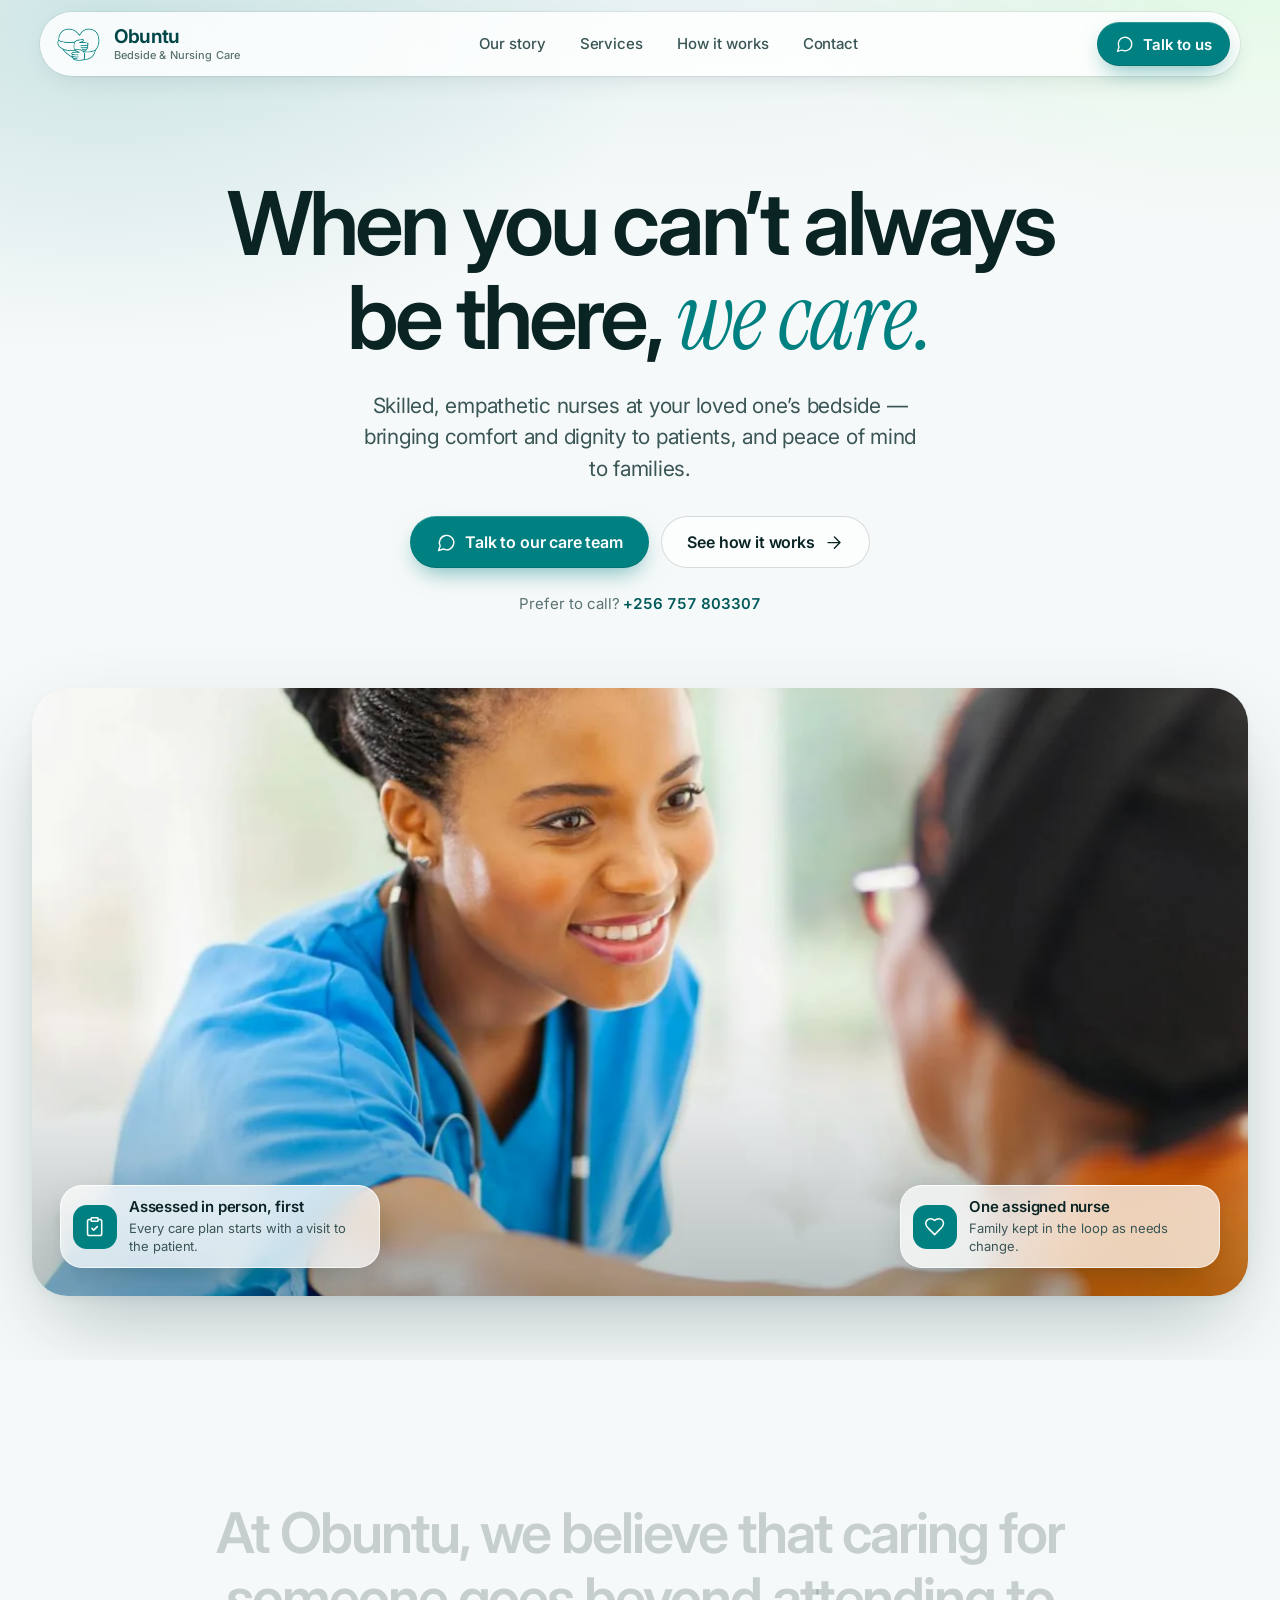
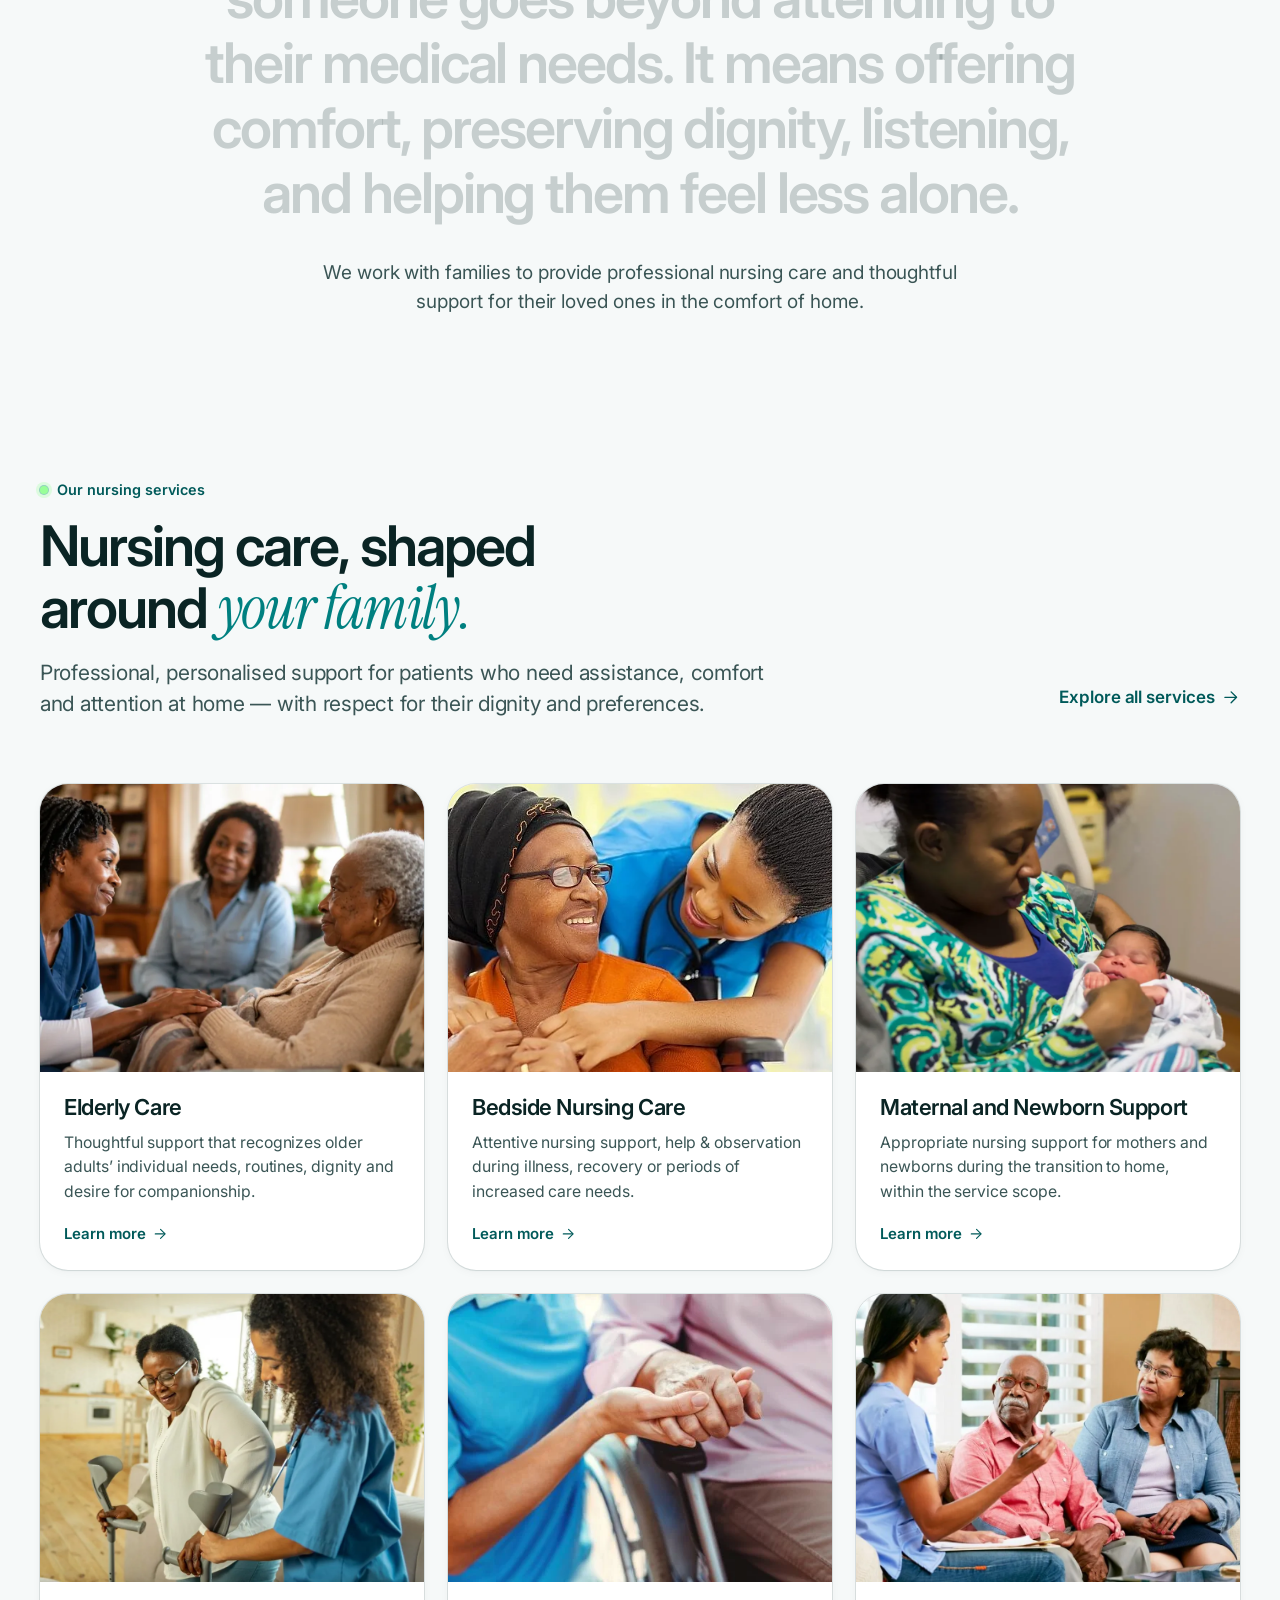
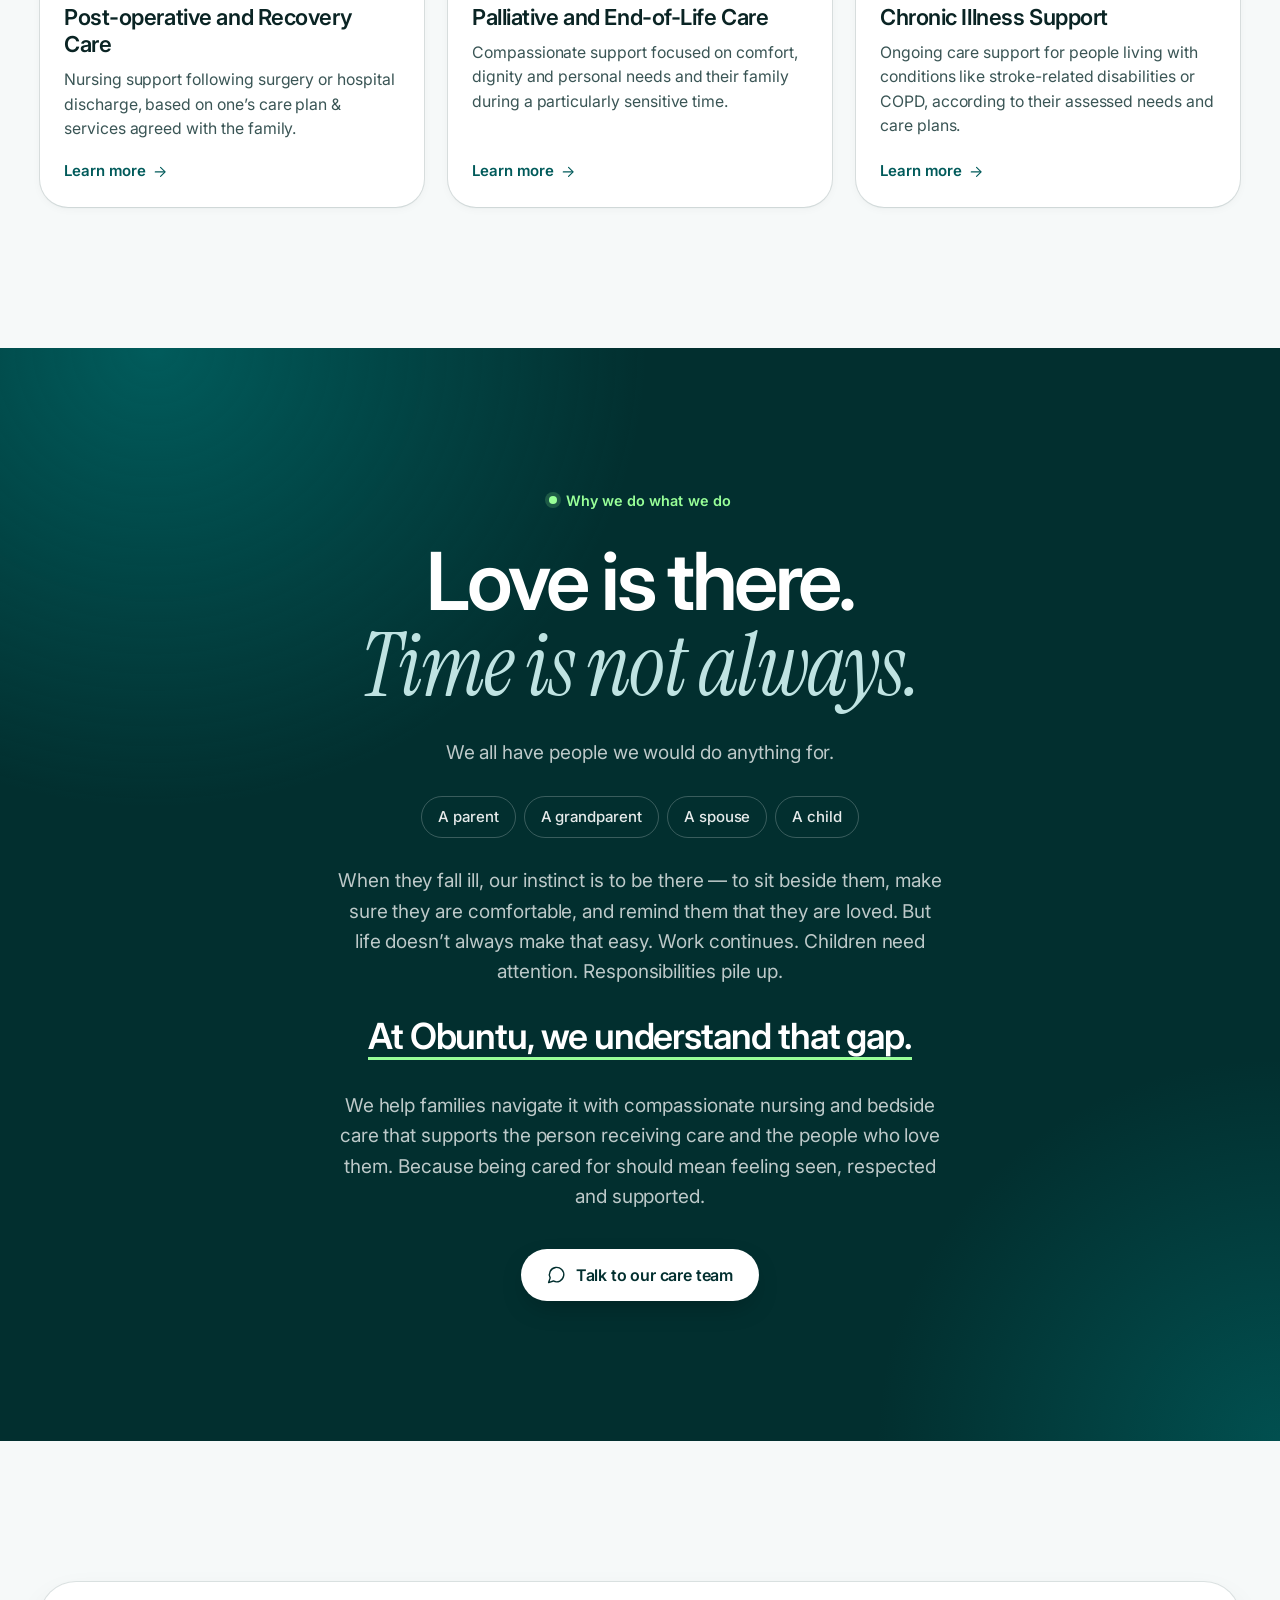
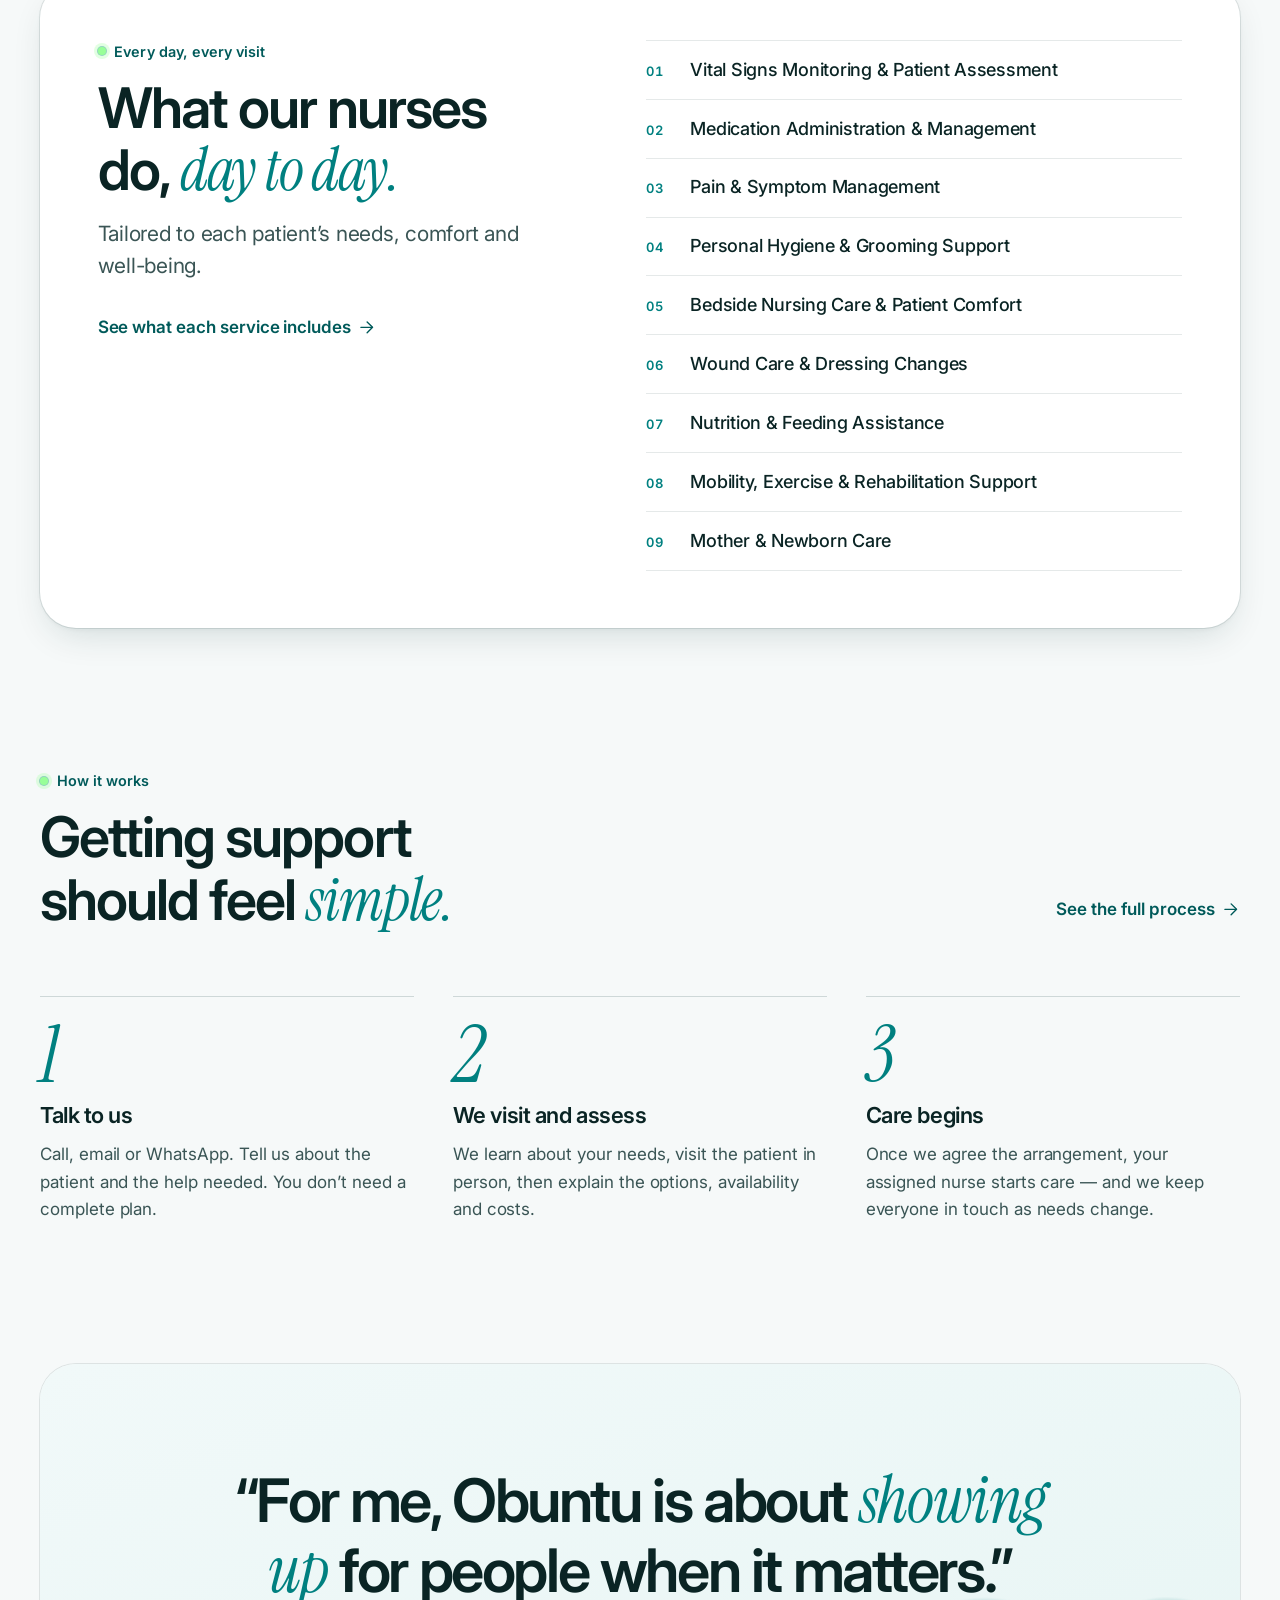
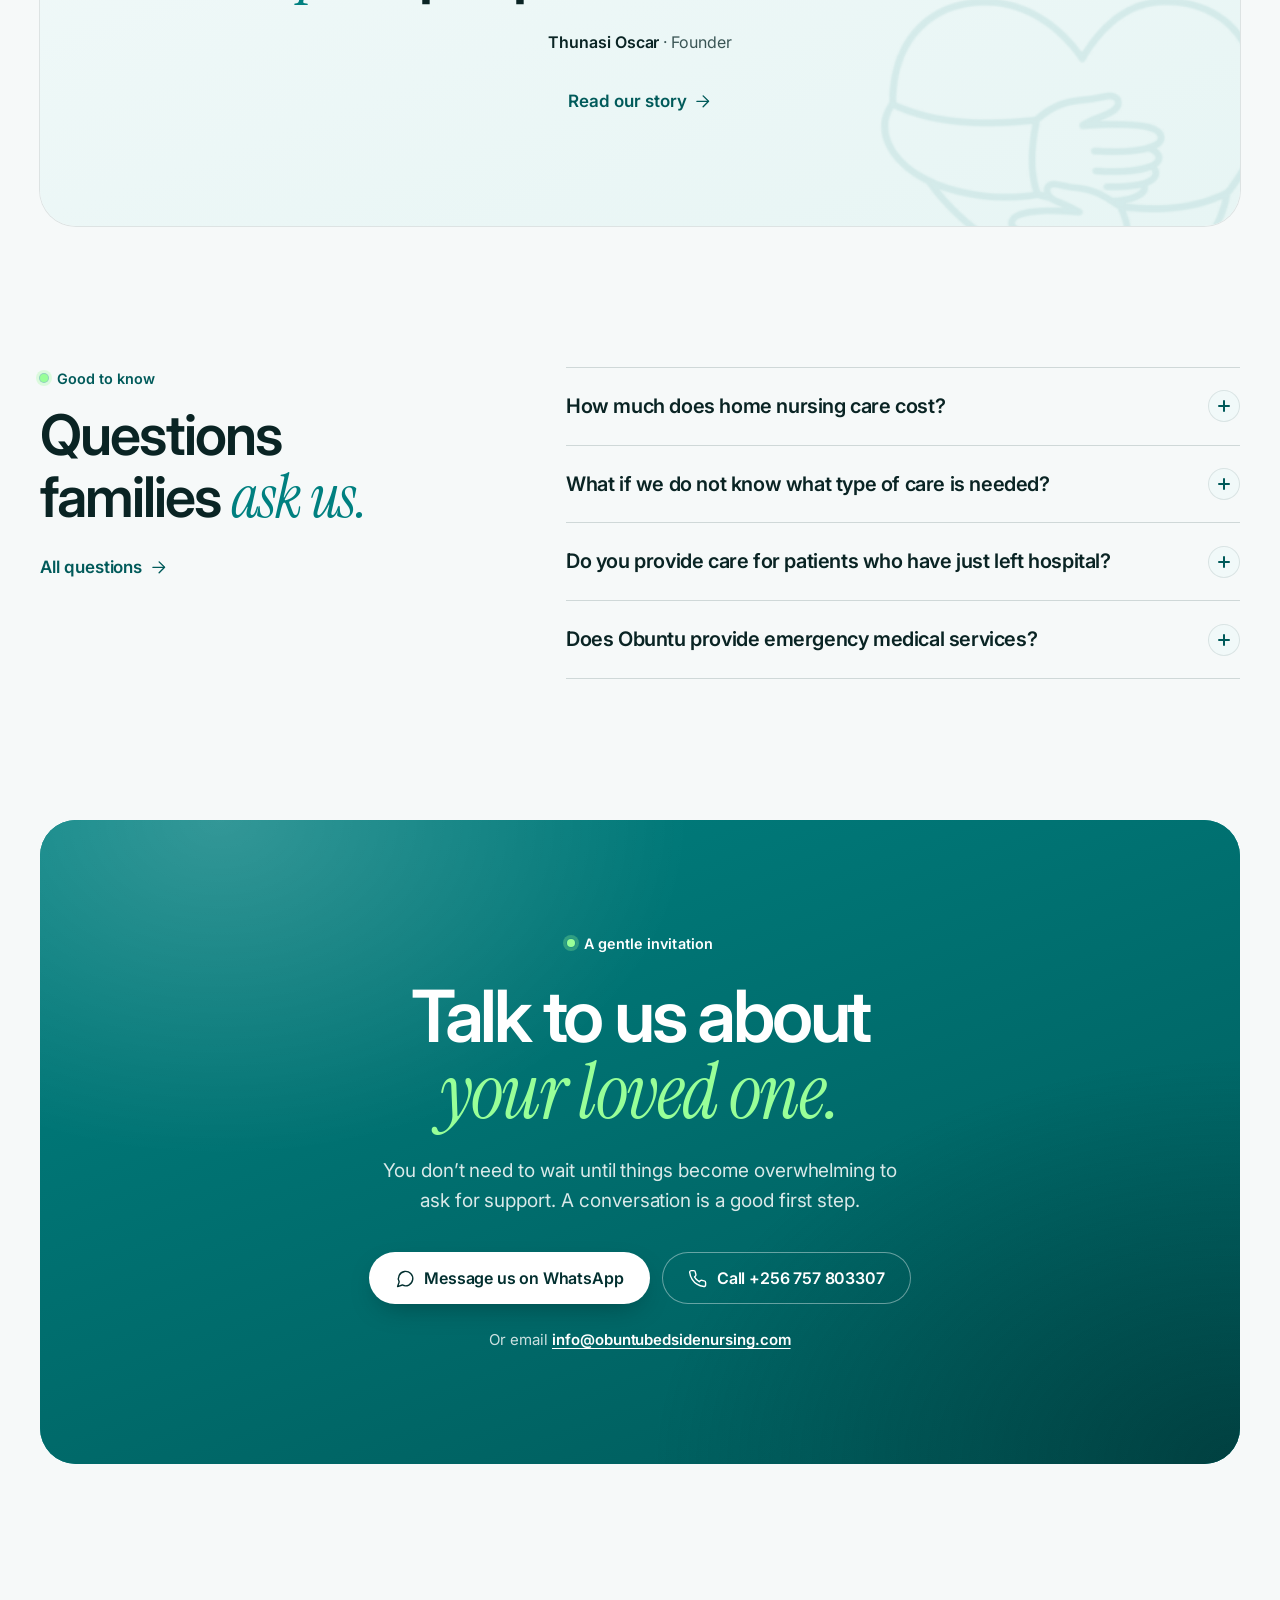
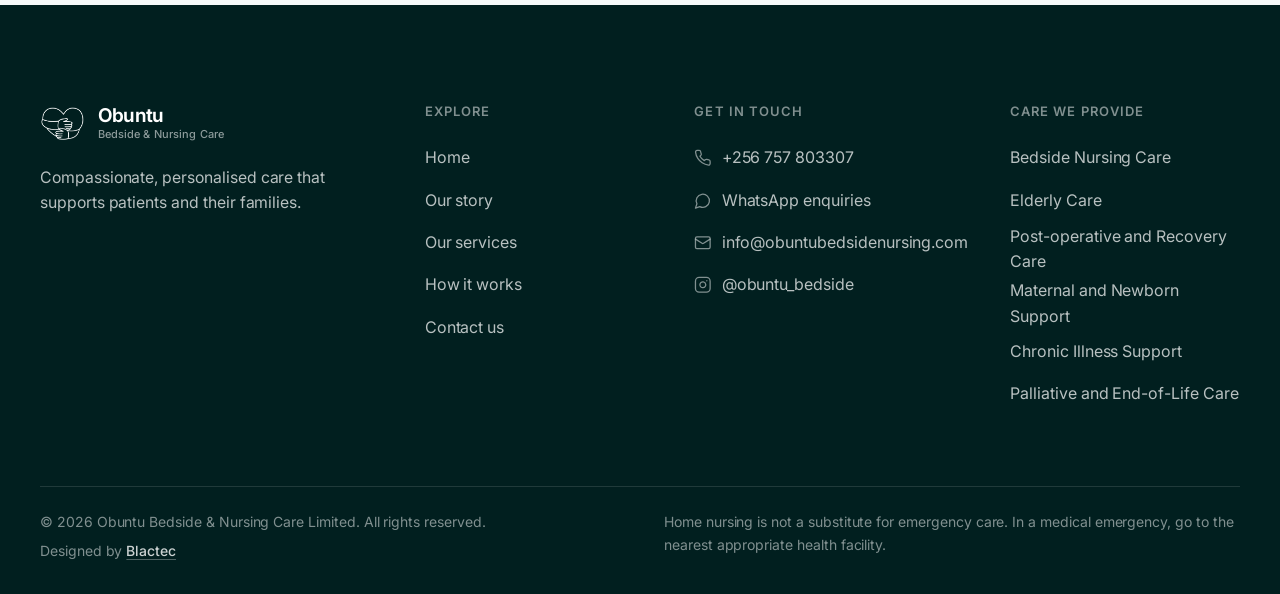
==== commit c97230e9: "Enhance website functionality and design - Added a script to handle URL redirection for index.html a" ====
--- a/index.html
+++ b/index.html
@@ -16,26 +16,27 @@
 <meta property="og:url" content="https://obuntubedsidenursing.com/">
 <meta property="og:image" content="https://obuntubedsidenursing.com/assets/img/og.jpg">
 <meta name="twitter:card" content="summary_large_image">
-<link rel="icon" type="image/png" sizes="32x32" href="/assets/img/favicon-32.png">
-<link rel="apple-touch-icon" href="/assets/img/apple-touch-icon.png">
+<link rel="icon" type="image/png" sizes="32x32" href="./assets/img/favicon-32.png">
+<link rel="apple-touch-icon" href="./assets/img/apple-touch-icon.png">
 <link rel="preconnect" href="https://fonts.googleapis.com">
 <link rel="preconnect" href="https://fonts.gstatic.com" crossorigin>
 <link rel="stylesheet" href="https://fonts.googleapis.com/css2?family=Inter:opsz,wght@14..32,400..700&family=Instrument+Serif:ital@0;1&display=swap">
-<link rel="preload" as="image" href="/assets/img/hero.webp" fetchpriority="high">
-<link rel="stylesheet" href="/assets/css/styles.css">
-<script>if("IntersectionObserver" in window)document.documentElement.classList.add("js")</script>
+<link rel="preload" as="image" href="./assets/img/hero.webp" fetchpriority="high">
+<link rel="stylesheet" href="./assets/css/styles.css">
+<script>if("IntersectionObserver" in window)document.documentElement.classList.add("js")
+try{var p=location.pathname;if(location.protocol.slice(0,4)==="http"&&p.slice(-11)==="/index.html")history.replaceState(null,"",p.slice(0,-10)+location.search+location.hash)}catch(e){}</script>
 <script type="application/ld+json">{"@context": "https://schema.org", "@graph": [{"@type": ["LocalBusiness", "MedicalBusiness"], "@id": "https://obuntubedsidenursing.com/#business", "name": "Obuntu Bedside & Nursing Care Limited", "alternateName": "Obuntu Bedside & Nursing Care Uganda", "url": "https://obuntubedsidenursing.com/", "logo": "https://obuntubedsidenursing.com/assets/img/icon-192.png", "image": "https://obuntubedsidenursing.com/assets/img/og.jpg", "slogan": "Compassion in Care.", "description": "Skilled, empathetic nurses providing personalised bedside and home nursing care across Uganda — elderly care, post-operative recovery, maternal and newborn support, chronic illness support and palliative care.", "telephone": "+256757803307", "email": "info@obuntubedsidenursing.com", "address": {"@type": "PostalAddress", "addressCountry": "UG"}, "areaServed": {"@type": "Country", "name": "Uganda"}, "founder": {"@type": "Person", "name": "Thunasi Oscar"}, "sameAs": ["https://www.instagram.com/obuntu_bedside/"], "contactPoint": [{"@type": "ContactPoint", "telephone": "+256757803307", "contactType": "customer service", "areaServed": "UG", "availableLanguage": ["English"]}], "hasOfferCatalog": {"@type": "OfferCatalog", "name": "Home nursing services", "itemListElement": [{"@type": "Offer", "itemOffered": {"@type": "Service", "name": "Bedside Nursing Care", "description": "When a loved one is unwell or needs close attention, a compassionate and dependable nurse makes a meaningful difference. We provide professional bedside nursing for patients who need assistance, observation and personalised support in the comfort of their homes.", "areaServed": "Uganda", "provider": {"@id": "https://obuntubedsidenursing.com/#business"}}}, {"@type": "Offer", "itemOffered": {"@type": "Service", "name": "Elderly Care", "description": "Growing older should not mean losing the comfort, dignity and personal attention that make life meaningful. We support older adults who need help with daily activities, personal care and, where required, professional nursing at home.", "areaServed": "Uganda", "provider": {"@id": "https://obuntubedsidenursing.com/#business"}}}, {"@type": "Offer", "itemOffered": {"@type": "Service", "name": "Post-operative and Recovery Care", "description": "Returning home after surgery or hospitalisation is an important milestone, but recovery may need continued support and careful observation. We provide post-operative nursing at home to help patients follow their prescribed recovery plans.", "areaServed": "Uganda", "provider": {"@id": "https://obuntubedsidenursing.com/#business"}}}, {"@type": "Offer", "itemOffered": {"@type": "Service", "name": "Maternal and Newborn Support", "description": "A new baby brings joy, new responsibilities and a big period of adjustment for the whole family. We provide maternal and newborn nursing support at home, helping families through the postnatal period with greater confidence and peace of mind.", "areaServed": "Uganda", "provider": {"@id": "https://obuntubedsidenursing.com/#business"}}}, {"@type": "Offer", "itemOffered": {"@type": "Service", "name": "Chronic Illness Support", "description": "Living with a chronic illness can affect mobility, independence and daily routines. We provide personalised home nursing for people managing long-term health conditions, helping them receive appropriate care in familiar surroundings.", "areaServed": "Uganda", "provider": {"@id": "https://obuntubedsidenursing.com/#business"}}}, {"@type": "Offer", "itemOffered": {"@type": "Service", "name": "Palliative and End-of-Life Care", "description": "When someone is living with a serious or life-limiting illness, care becomes about more than treatment. Comfort, dignity and meaningful moments matter most. We provide compassionate palliative and end-of-life nursing, shaped around the individual’s needs and agreed care plan.", "areaServed": "Uganda", "provider": {"@id": "https://obuntubedsidenursing.com/#business"}}}]}}, {"@type": "WebSite", "@id": "https://obuntubedsidenursing.com/#website", "url": "https://obuntubedsidenursing.com/", "name": "Obuntu Bedside & Nursing Care", "publisher": {"@id": "https://obuntubedsidenursing.com/#business"}}]}</script>
 </head>
 <body>
-<svg xmlns="http://www.w3.org/2000/svg" style="position:absolute;width:0;height:0;overflow:hidden" aria-hidden="true" focusable="false"><symbol id="i-arrow" viewBox="0 0 24 24"><path d="M5 12h14"/><path d="m13 5 7 7-7 7"/></symbol><symbol id="i-check" viewBox="0 0 24 24"><path d="M20 6 9 17l-5-5"/></symbol><symbol id="i-phone" viewBox="0 0 24 24"><path d="M22 16.92v3a2 2 0 0 1-2.18 2 19.79 19.79 0 0 1-8.63-3.07 19.5 19.5 0 0 1-6-6 19.79 19.79 0 0 1-3.07-8.67A2 2 0 0 1 4.11 2h3a2 2 0 0 1 2 1.72 12.84 12.84 0 0 0 .7 2.81 2 2 0 0 1-.45 2.11L8.09 9.91a16 16 0 0 0 6 6l1.27-1.27a2 2 0 0 1 2.11-.45 12.84 12.84 0 0 0 2.81.7A2 2 0 0 1 22 16.92z"/></symbol><symbol id="i-mail" viewBox="0 0 24 24"><rect width="20" height="16" x="2" y="4" rx="2"/><path d="m22 7-8.97 5.7a1.94 1.94 0 0 1-2.06 0L2 7"/></symbol><symbol id="i-chat" viewBox="0 0 24 24"><path d="M7.9 20A9 9 0 1 0 4 16.1L2 22Z"/></symbol><symbol id="i-instagram" viewBox="0 0 24 24"><rect width="20" height="20" x="2" y="2" rx="5" ry="5"/><path d="M16 11.37A4 4 0 1 1 12.63 8 4 4 0 0 1 16 11.37z"/><path d="M17.5 6.5h.01"/></symbol><symbol id="i-shield" viewBox="0 0 24 24"><path d="M20 13c0 5-3.5 7.5-7.66 8.95a1 1 0 0 1-.67-.01C7.5 20.5 4 18 4 13V6a1 1 0 0 1 1-1c2 0 4.5-1.2 6.24-2.72a1.17 1.17 0 0 1 1.52 0C14.51 3.81 17 5 19 5a1 1 0 0 1 1 1z"/><path d="m9 12 2 2 4-4"/></symbol><symbol id="i-clipboard" viewBox="0 0 24 24"><rect width="8" height="4" x="8" y="2" rx="1" ry="1"/><path d="M16 4h2a2 2 0 0 1 2 2v14a2 2 0 0 1-2 2H6a2 2 0 0 1-2-2V6a2 2 0 0 1 2-2h2"/><path d="m9 14 2 2 4-4"/></symbol><symbol id="i-users" viewBox="0 0 24 24"><path d="M16 21v-2a4 4 0 0 0-4-4H6a4 4 0 0 0-4 4v2"/><circle cx="9" cy="7" r="4"/><path d="M22 21v-2a4 4 0 0 0-3-3.87"/><path d="M16 3.13a4 4 0 0 1 0 7.75"/></symbol><symbol id="i-heart" viewBox="0 0 24 24"><path d="M19 14c1.49-1.46 3-3.21 3-5.5A5.5 5.5 0 0 0 16.5 3c-1.76 0-3 .5-4.5 2-1.5-1.5-2.74-2-4.5-2A5.5 5.5 0 0 0 2 8.5c0 2.3 1.5 4.05 3 5.5l7 7Z"/></symbol><symbol id="i-pin" viewBox="0 0 24 24"><path d="M20 10c0 6-8 12-8 12s-8-6-8-12a8 8 0 0 1 16 0Z"/><circle cx="12" cy="10" r="3"/></symbol><symbol id="i-info" viewBox="0 0 24 24"><circle cx="12" cy="12" r="10"/><path d="M12 16v-4"/><path d="M12 8h.01"/></symbol></svg>
+<svg xmlns="http://www.w3.org/2000/svg" style="position:absolute;width:0;height:0;overflow:hidden" aria-hidden="true" focusable="false"><symbol id="i-arrow" viewBox="0 0 24 24"><path d="M5 12h14"/><path d="m13 5 7 7-7 7"/></symbol><symbol id="i-check" viewBox="0 0 24 24"><path d="M20 6 9 17l-5-5"/></symbol><symbol id="i-phone" viewBox="0 0 24 24"><path d="M22 16.92v3a2 2 0 0 1-2.18 2 19.79 19.79 0 0 1-8.63-3.07 19.5 19.5 0 0 1-6-6 19.79 19.79 0 0 1-3.07-8.67A2 2 0 0 1 4.11 2h3a2 2 0 0 1 2 1.72 12.84 12.84 0 0 0 .7 2.81 2 2 0 0 1-.45 2.11L8.09 9.91a16 16 0 0 0 6 6l1.27-1.27a2 2 0 0 1 2.11-.45 12.84 12.84 0 0 0 2.81.7A2 2 0 0 1 22 16.92z"/></symbol><symbol id="i-mail" viewBox="0 0 24 24"><rect width="20" height="16" x="2" y="4" rx="2"/><path d="m22 7-8.97 5.7a1.94 1.94 0 0 1-2.06 0L2 7"/></symbol><symbol id="i-chat" viewBox="0 0 24 24"><path d="M7.9 20A9 9 0 1 0 4 16.1L2 22Z"/></symbol><symbol id="i-instagram" viewBox="0 0 24 24"><rect width="20" height="20" x="2" y="2" rx="5" ry="5"/><path d="M16 11.37A4 4 0 1 1 12.63 8 4 4 0 0 1 16 11.37z"/><path d="M17.5 6.5h.01"/></symbol><symbol id="i-shield" viewBox="0 0 24 24"><path d="M20 13c0 5-3.5 7.5-7.66 8.95a1 1 0 0 1-.67-.01C7.5 20.5 4 18 4 13V6a1 1 0 0 1 1-1c2 0 4.5-1.2 6.24-2.72a1.17 1.17 0 0 1 1.52 0C14.51 3.81 17 5 19 5a1 1 0 0 1 1 1z"/><path d="m9 12 2 2 4-4"/></symbol><symbol id="i-clipboard" viewBox="0 0 24 24"><rect width="8" height="4" x="8" y="2" rx="1" ry="1"/><path d="M16 4h2a2 2 0 0 1 2 2v14a2 2 0 0 1-2 2H6a2 2 0 0 1-2-2V6a2 2 0 0 1 2-2h2"/><path d="m9 14 2 2 4-4"/></symbol><symbol id="i-users" viewBox="0 0 24 24"><path d="M16 21v-2a4 4 0 0 0-4-4H6a4 4 0 0 0-4 4v2"/><circle cx="9" cy="7" r="4"/><path d="M22 21v-2a4 4 0 0 0-3-3.87"/><path d="M16 3.13a4 4 0 0 1 0 7.75"/></symbol><symbol id="i-heart" viewBox="0 0 24 24"><path d="M19 14c1.49-1.46 3-3.21 3-5.5A5.5 5.5 0 0 0 16.5 3c-1.76 0-3 .5-4.5 2-1.5-1.5-2.74-2-4.5-2A5.5 5.5 0 0 0 2 8.5c0 2.3 1.5 4.05 3 5.5l7 7Z"/></symbol><symbol id="i-pin" viewBox="0 0 24 24"><path d="M20 10c0 6-8 12-8 12s-8-6-8-12a8 8 0 0 1 16 0Z"/><circle cx="12" cy="10" r="3"/></symbol><symbol id="i-whatsapp" viewBox="0 0 24 24"><path d="M17.472 14.382c-.297-.149-1.758-.867-2.03-.967-.273-.099-.471-.148-.67.15-.197.297-.767.966-.94 1.164-.173.199-.347.223-.644.075-.3-.15-1.263-.465-2.403-1.485-.888-.795-1.484-1.77-1.66-2.07-.174-.3-.019-.465.13-.615.136-.135.301-.345.451-.52.15-.18.2-.3.3-.5.1-.2.05-.375-.025-.525-.075-.149-.67-1.62-.916-2.215-.242-.58-.487-.5-.67-.51-.172-.01-.37-.01-.57-.01-.2 0-.52.074-.792.372-.272.297-1.04 1.016-1.04 2.479 0 1.462 1.065 2.875 1.213 3.074.149.198 2.095 3.2 5.076 4.487.709.306 1.262.489 1.694.625.712.227 1.36.195 1.871.118.571-.085 1.758-.719 2.006-1.413.248-.694.248-1.289.173-1.413-.074-.124-.272-.198-.57-.347m-5.421 7.403h-.004a9.87 9.87 0 01-5.031-1.378l-.361-.214-3.741.982.998-3.648-.235-.374a9.86 9.86 0 01-1.51-5.26c.001-5.45 4.436-9.884 9.888-9.884 2.64 0 5.122 1.03 6.988 2.898a9.825 9.825 0 012.893 6.994c-.003 5.45-4.437 9.884-9.885 9.884m8.413-18.297A11.815 11.815 0 0012.05 0C5.495 0 .16 5.335.157 11.892c0 2.096.547 4.142 1.588 5.945L.057 24l6.305-1.654a11.882 11.882 0 005.683 1.448h.005c6.554 0 11.89-5.335 11.893-11.893a11.821 11.821 0 00-3.48-8.413z"/></symbol><symbol id="i-info" viewBox="0 0 24 24"><circle cx="12" cy="12" r="10"/><path d="M12 16v-4"/><path d="M12 8h.01"/></symbol></svg>
 <a class="skip" href="#main">Skip to content</a>
 <header class="nav" data-nav>
   <div class="nav-pill">
-    <a class="brand" href="/" aria-label="Obuntu Bedside &amp; Nursing Care — home">
-      <img class="brand-mark" src="/assets/img/logo-mark-teal.png" alt="" width="352" height="258">
+    <a class="brand" href="./" aria-label="Obuntu Bedside &amp; Nursing Care — home">
+      <img class="brand-mark" src="./assets/img/logo-mark-teal.png" alt="" width="352" height="258">
       <span class="brand-text"><strong>Obuntu</strong><small>Bedside &amp; Nursing Care</small></span>
     </a>
-    <nav class="nav-links" aria-label="Primary"><a href="/about-us/">Our story</a><a href="/our-services/">Services</a><a href="/how-it-works/">How it works</a><a href="/contact-us/">Contact</a></nav>
+    <nav class="nav-links" aria-label="Primary"><a href="./about-us/">Our story</a><a href="./our-services/">Services</a><a href="./how-it-works/">How it works</a><a href="./contact-us/">Contact</a></nav>
     <div class="nav-actions">
       <a class="btn btn-primary btn-sm nav-cta" href="https://wa.me/256757803307?text=Hello%20Obuntu%20Bedside%20Services" target="_blank" rel="noopener"><svg class="ic " aria-hidden="true"><use href="#i-chat"/></svg> Talk to us</a>
       <button class="burger" type="button" aria-expanded="false" aria-controls="menu" aria-label="Open menu"><span></span><span></span></button>
@@ -43,7 +44,7 @@
   </div>
 </header>
 <div class="menu" id="menu" inert>
-  <nav class="menu-links" aria-label="Mobile"><a href="/about-us/" style="--i:0">Our story<svg class="ic " aria-hidden="true"><use href="#i-arrow"/></svg></a><a href="/our-services/" style="--i:1">Services<svg class="ic " aria-hidden="true"><use href="#i-arrow"/></svg></a><a href="/how-it-works/" style="--i:2">How it works<svg class="ic " aria-hidden="true"><use href="#i-arrow"/></svg></a><a href="/contact-us/" style="--i:3">Contact<svg class="ic " aria-hidden="true"><use href="#i-arrow"/></svg></a></nav>
+  <nav class="menu-links" aria-label="Mobile"><a href="./about-us/" style="--i:0">Our story<svg class="ic " aria-hidden="true"><use href="#i-arrow"/></svg></a><a href="./our-services/" style="--i:1">Services<svg class="ic " aria-hidden="true"><use href="#i-arrow"/></svg></a><a href="./how-it-works/" style="--i:2">How it works<svg class="ic " aria-hidden="true"><use href="#i-arrow"/></svg></a><a href="./contact-us/" style="--i:3">Contact<svg class="ic " aria-hidden="true"><use href="#i-arrow"/></svg></a></nav>
   <div class="menu-foot">
     <a class="btn btn-primary" href="https://wa.me/256757803307?text=Hello%20Obuntu%20Bedside%20Services" target="_blank" rel="noopener"><svg class="ic " aria-hidden="true"><use href="#i-chat"/></svg> Talk to our care team</a>
     <a class="btn btn-ghost" href="tel:+256757803307"><svg class="ic " aria-hidden="true"><use href="#i-phone"/></svg> Call +256 757 803307</a>
@@ -54,18 +55,17 @@
 <!-- HERO -->
 <section class="hero">
   <div class="container hero-copy">
-    <p class="eyebrow pill"><span class="dot"></span>Home nursing across Uganda</p>
     <h1 class="display">When you can’t always be there, <em class="serif accent">we care.</em></h1>
     <p class="lede">Skilled, empathetic nurses at your loved one’s bedside — bringing comfort and dignity to patients, and peace of mind to families.</p>
     <div class="cta-row" data-hide-actionbar>
       <a class="btn btn-primary" href="https://wa.me/256757803307?text=Hello%20Obuntu%20Bedside%20Services" target="_blank" rel="noopener"><svg class="ic " aria-hidden="true"><use href="#i-chat"/></svg> Talk to our care team</a>
-      <a class="btn btn-ghost" href="/how-it-works/">See how it works <svg class="ic arrow" aria-hidden="true"><use href="#i-arrow"/></svg></a>
+      <a class="btn btn-ghost" href="./how-it-works/">See how it works <svg class="ic arrow" aria-hidden="true"><use href="#i-arrow"/></svg></a>
     </div>
     <p class="hero-note">Prefer to call? <a href="tel:+256757803307">+256 757 803307</a></p>
   </div>
   <div class="container-wide hero-media">
     <figure class="hero-card">
-      <img data-parallax src="/assets/img/hero.webp" width="1356" height="668" alt="A smiling nurse in blue scrubs comforting an older patient" fetchpriority="high" decoding="async">
+      <img data-parallax src="./assets/img/hero.webp" width="1356" height="668" alt="A smiling nurse in blue scrubs comforting an older patient" fetchpriority="high" decoding="async">
       <div class="chip glass chip-a" data-chip>
         <span class="chip-ic"><svg class="ic " aria-hidden="true"><use href="#i-clipboard"/></svg></span>
         <div><strong>Assessed in person, first</strong><span>Every care plan starts with a visit to the patient.</span></div>
@@ -95,26 +95,26 @@
         <h2>Nursing care, shaped around <em class="serif accent">your family.</em></h2>
         <p class="lede">Professional, personalised support for patients who need assistance, comfort and attention at home — with respect for their dignity and preferences.</p>
       </div>
-      <a class="link-arrow" href="/our-services/" data-reveal>Explore all services <svg class="ic " aria-hidden="true"><use href="#i-arrow"/></svg></a>
+      <a class="link-arrow" href="./our-services/" data-reveal>Explore all services <svg class="ic " aria-hidden="true"><use href="#i-arrow"/></svg></a>
     </div>
     <div class="cards" data-stagger>
-      <a class="svc" href="/our-services/#elderly-care" data-reveal>
-        <div class="svc-img"><img src="/assets/img/elderly-care.webp" width="1024" height="682" alt="A nurse holding an older woman’s hands at home while a family member looks on" loading="lazy" decoding="async"></div>
+      <a class="svc" href="./our-services/#elderly-care" data-reveal>
+        <div class="svc-img"><img src="./assets/img/elderly-care.webp" width="1024" height="682" alt="A nurse holding an older woman’s hands at home while a family member looks on" loading="lazy" decoding="async"></div>
         <div class="svc-body"><h3>Elderly Care</h3><p>Thoughtful support that recognizes older adults’ individual needs, routines, dignity and desire for companionship.</p><span class="svc-more">Learn more <svg class="ic " aria-hidden="true"><use href="#i-arrow"/></svg></span></div>
-      </a><a class="svc" href="/our-services/#bedside-nursing-care" data-reveal>
-        <div class="svc-img"><img src="/assets/img/bedside.webp" width="500" height="420" alt="A nurse smiling as she embraces an older woman in a wheelchair" loading="lazy" decoding="async"></div>
+      </a><a class="svc" href="./our-services/#bedside-nursing-care" data-reveal>
+        <div class="svc-img"><img src="./assets/img/bedside.webp" width="500" height="420" alt="A nurse smiling as she embraces an older woman in a wheelchair" loading="lazy" decoding="async"></div>
         <div class="svc-body"><h3>Bedside Nursing Care</h3><p>Attentive nursing support, help & observation during illness, recovery or periods of increased care needs.</p><span class="svc-more">Learn more <svg class="ic " aria-hidden="true"><use href="#i-arrow"/></svg></span></div>
-      </a><a class="svc" href="/our-services/#maternal-newborn-support" data-reveal>
-        <div class="svc-img"><img src="/assets/img/maternal.webp" width="1100" height="734" alt="A new mother looking down at her sleeping newborn" loading="lazy" decoding="async"></div>
+      </a><a class="svc" href="./our-services/#maternal-newborn-support" data-reveal>
+        <div class="svc-img"><img src="./assets/img/maternal.webp" width="1100" height="734" alt="A new mother looking down at her sleeping newborn" loading="lazy" decoding="async"></div>
         <div class="svc-body"><h3>Maternal and Newborn Support</h3><p>Appropriate nursing support for mothers and newborns during the transition to home, within the service scope.</p><span class="svc-more">Learn more <svg class="ic " aria-hidden="true"><use href="#i-arrow"/></svg></span></div>
-      </a><a class="svc" href="/our-services/#post-operative-recovery-care" data-reveal>
-        <div class="svc-img"><img src="/assets/img/recovery.webp" width="1100" height="734" alt="A nurse helping a woman on crutches walk safely at home" loading="lazy" decoding="async"></div>
+      </a><a class="svc" href="./our-services/#post-operative-recovery-care" data-reveal>
+        <div class="svc-img"><img src="./assets/img/recovery.webp" width="1100" height="734" alt="A nurse helping a woman on crutches walk safely at home" loading="lazy" decoding="async"></div>
         <div class="svc-body"><h3>Post-operative and Recovery Care</h3><p>Nursing support following surgery or hospital discharge, based on one’s care plan & services agreed with the family.</p><span class="svc-more">Learn more <svg class="ic " aria-hidden="true"><use href="#i-arrow"/></svg></span></div>
-      </a><a class="svc" href="/our-services/#palliative-end-of-life-care" data-reveal>
-        <div class="svc-img"><img src="/assets/img/palliative.webp" width="600" height="400" alt="A nurse gently holding an elderly patient’s hand" loading="lazy" decoding="async"></div>
+      </a><a class="svc" href="./our-services/#palliative-end-of-life-care" data-reveal>
+        <div class="svc-img"><img src="./assets/img/palliative.webp" width="600" height="400" alt="A nurse gently holding an elderly patient’s hand" loading="lazy" decoding="async"></div>
         <div class="svc-body"><h3>Palliative and End-of-Life Care</h3><p>Compassionate support focused on comfort, dignity and personal needs and their family during a particularly sensitive time.</p><span class="svc-more">Learn more <svg class="ic " aria-hidden="true"><use href="#i-arrow"/></svg></span></div>
-      </a><a class="svc" href="/our-services/#chronic-illness-support" data-reveal>
-        <div class="svc-img"><img src="/assets/img/consult.webp" width="1024" height="683" alt="A nurse explaining a care plan to an older couple on their sofa" loading="lazy" decoding="async"></div>
+      </a><a class="svc" href="./our-services/#chronic-illness-support" data-reveal>
+        <div class="svc-img"><img src="./assets/img/consult.webp" width="1024" height="683" alt="A nurse explaining a care plan to an older couple on their sofa" loading="lazy" decoding="async"></div>
         <div class="svc-body"><h3>Chronic Illness Support</h3><p>Ongoing care support for people living with conditions like stroke-related disabilities or COPD, according to their assessed needs and care plans.</p><span class="svc-more">Learn more <svg class="ic " aria-hidden="true"><use href="#i-arrow"/></svg></span></div>
       </a>
     </div>
@@ -147,7 +147,7 @@
           <h2>What our nurses do, <em class="serif accent">day to day.</em></h2>
           <p class="lede">Tailored to each patient’s needs, comfort and well-being.</p>
         </div>
-        <a class="link-arrow" href="/our-services/">See what each service includes <svg class="ic " aria-hidden="true"><use href="#i-arrow"/></svg></a>
+        <a class="link-arrow" href="./our-services/">See what each service includes <svg class="ic " aria-hidden="true"><use href="#i-arrow"/></svg></a>
       </div>
       <ol class="tasks"><li>Vital Signs Monitoring & Patient Assessment</li><li>Medication Administration & Management</li><li>Pain & Symptom Management</li><li>Personal Hygiene & Grooming Support</li><li>Bedside Nursing Care & Patient Comfort</li><li>Wound Care & Dressing Changes</li><li>Nutrition & Feeding Assistance</li><li>Mobility, Exercise & Rehabilitation Support</li><li>Mother & Newborn Care</li></ol>
     </div>
@@ -162,7 +162,7 @@
         <span class="eyebrow"><span class="dot"></span>How it works</span>
         <h2>Getting support should feel <em class="serif accent">simple.</em></h2>
       </div>
-      <a class="link-arrow" href="/how-it-works/" data-reveal>See the full process <svg class="ic " aria-hidden="true"><use href="#i-arrow"/></svg></a>
+      <a class="link-arrow" href="./how-it-works/" data-reveal>See the full process <svg class="ic " aria-hidden="true"><use href="#i-arrow"/></svg></a>
     </div>
     <div class="steps3" data-stagger>
       <div class="step3" data-reveal><span class="num">1</span><h3>Talk to us</h3><p>Call, email or WhatsApp. Tell us about the patient and the help needed. You don’t need a complete plan.</p></div>
@@ -176,10 +176,10 @@
 <section class="section" style="padding-top:0">
   <div class="container">
     <figure class="quote-band" data-reveal>
-      <img class="mark" src="/assets/img/logo-mark-teal.png" alt="" width="352" height="258" loading="lazy">
+      <img class="mark" src="./assets/img/logo-mark-teal.png" alt="" width="352" height="258" loading="lazy">
       <blockquote class="quote">“For me, Obuntu is about <em class="serif">showing up</em> for people when it matters.”</blockquote>
       <figcaption class="cite"><span><b>Thunasi Oscar</b> · Founder</span></figcaption>
-      <a class="link-arrow" href="/about-us/">Read our story <svg class="ic " aria-hidden="true"><use href="#i-arrow"/></svg></a>
+      <a class="link-arrow" href="./about-us/">Read our story <svg class="ic " aria-hidden="true"><use href="#i-arrow"/></svg></a>
     </figure>
   </div>
 </section>
@@ -190,9 +190,9 @@
     <div class="section-head faq-aside" data-reveal>
       <span class="eyebrow"><span class="dot"></span>Good to know</span>
       <h2>Questions families <em class="serif accent">ask us.</em></h2>
-      <a class="link-arrow" href="/how-it-works/#faq">All questions <svg class="ic " aria-hidden="true"><use href="#i-arrow"/></svg></a>
-    </div>
-    <div data-reveal><div class="faq"><div class="faq-item"><h3><button class="faq-q" type="button" id="hq0" aria-expanded="false" aria-controls="ha0"><span>How much does home nursing care cost?</span><span class="faq-icon" aria-hidden="true"></span></button></h3><div class="faq-a" id="ha0" role="region" aria-labelledby="hq0"><div><p>The cost may depend on the service, level of nursing support, duration, schedule and location. <a href="/contact-us/">Contact us</a> for a quotation based on the arrangement you need.</p></div></div></div><div class="faq-item"><h3><button class="faq-q" type="button" id="hq1" aria-expanded="false" aria-controls="ha1"><span>What if we do not know what type of care is needed?</span><span class="faq-icon" aria-hidden="true"></span></button></h3><div class="faq-a" id="ha1" role="region" aria-labelledby="hq1"><div><p>You do not need to arrive with a complete care plan. Start by explaining your concerns and the support you think would help. We can discuss whether your needs fit our services and what the next step should be.</p></div></div></div><div class="faq-item"><h3><button class="faq-q" type="button" id="hq2" aria-expanded="false" aria-controls="ha2"><span>Do you provide care for patients who have just left hospital?</span><span class="faq-icon" aria-hidden="true"></span></button></h3><div class="faq-a" id="ha2" role="region" aria-labelledby="hq2"><div><p>We can discuss post-operative and recovery support. The suitability of the arrangement depends on the discharge plan, the nursing needs and the services Obuntu can provide.</p></div></div></div><div class="faq-item"><h3><button class="faq-q" type="button" id="hq3" aria-expanded="false" aria-controls="ha3"><span>Does Obuntu provide emergency medical services?</span><span class="faq-icon" aria-hidden="true"></span></button></h3><div class="faq-a" id="ha3" role="region" aria-labelledby="hq3"><div><p>Home nursing arrangements should not be treated as a substitute for emergency care. If someone is experiencing a medical emergency, seek immediate assistance from the nearest appropriate emergency or health facility.</p></div></div></div></div></div>
+      <a class="link-arrow" href="./how-it-works/#faq">All questions <svg class="ic " aria-hidden="true"><use href="#i-arrow"/></svg></a>
+    </div>
+    <div data-reveal><div class="faq"><div class="faq-item"><h3><button class="faq-q" type="button" id="hq0" aria-expanded="false" aria-controls="ha0"><span>How much does home nursing care cost?</span><span class="faq-icon" aria-hidden="true"></span></button></h3><div class="faq-a" id="ha0" role="region" aria-labelledby="hq0"><div><p>The cost may depend on the service, level of nursing support, duration, schedule and location. <a href="./contact-us/">Contact us</a> for a quotation based on the arrangement you need.</p></div></div></div><div class="faq-item"><h3><button class="faq-q" type="button" id="hq1" aria-expanded="false" aria-controls="ha1"><span>What if we do not know what type of care is needed?</span><span class="faq-icon" aria-hidden="true"></span></button></h3><div class="faq-a" id="ha1" role="region" aria-labelledby="hq1"><div><p>You do not need to arrive with a complete care plan. Start by explaining your concerns and the support you think would help. We can discuss whether your needs fit our services and what the next step should be.</p></div></div></div><div class="faq-item"><h3><button class="faq-q" type="button" id="hq2" aria-expanded="false" aria-controls="ha2"><span>Do you provide care for patients who have just left hospital?</span><span class="faq-icon" aria-hidden="true"></span></button></h3><div class="faq-a" id="ha2" role="region" aria-labelledby="hq2"><div><p>We can discuss post-operative and recovery support. The suitability of the arrangement depends on the discharge plan, the nursing needs and the services Obuntu can provide.</p></div></div></div><div class="faq-item"><h3><button class="faq-q" type="button" id="hq3" aria-expanded="false" aria-controls="ha3"><span>Does Obuntu provide emergency medical services?</span><span class="faq-icon" aria-hidden="true"></span></button></h3><div class="faq-a" id="ha3" role="region" aria-labelledby="hq3"><div><p>Home nursing arrangements should not be treated as a substitute for emergency care. If someone is experiencing a medical emergency, seek immediate assistance from the nearest appropriate emergency or health facility.</p></div></div></div></div></div>
   </div>
 </section>
 
@@ -222,8 +222,8 @@
   <div class="container">
     <div class="footer-grid">
       <div class="footer-about">
-        <a class="brand" href="/" aria-label="Obuntu — home">
-          <img class="brand-mark" src="/assets/img/logo-mark-white.png" alt="" width="352" height="258">
+        <a class="brand" href="./" aria-label="Obuntu — home">
+          <img class="brand-mark" src="./assets/img/logo-mark-white.png" alt="" width="352" height="258">
           <span class="brand-text"><strong>Obuntu</strong><small>Bedside &amp; Nursing Care</small></span>
         </a>
         <p>Compassionate, personalised care that supports patients and their families.</p>
@@ -231,11 +231,11 @@
       <div>
         <h4>Explore</h4>
         <ul>
-          <li><a href="/">Home</a></li>
-          <li><a href="/about-us/">Our story</a></li>
-          <li><a href="/our-services/">Our services</a></li>
-          <li><a href="/how-it-works/">How it works</a></li>
-          <li><a href="/contact-us/">Contact us</a></li>
+          <li><a href="./">Home</a></li>
+          <li><a href="./about-us/">Our story</a></li>
+          <li><a href="./our-services/">Our services</a></li>
+          <li><a href="./how-it-works/">How it works</a></li>
+          <li><a href="./contact-us/">Contact us</a></li>
         </ul>
       </div>
       <div>
@@ -249,15 +249,22 @@
       </div>
       <div>
         <h4>Care we provide</h4>
-        <ul><li><a href="/our-services/#bedside-nursing-care">Bedside Nursing Care</a></li><li><a href="/our-services/#elderly-care">Elderly Care</a></li><li><a href="/our-services/#post-operative-recovery-care">Post-operative and Recovery Care</a></li><li><a href="/our-services/#maternal-newborn-support">Maternal and Newborn Support</a></li><li><a href="/our-services/#chronic-illness-support">Chronic Illness Support</a></li><li><a href="/our-services/#palliative-end-of-life-care">Palliative and End-of-Life Care</a></li></ul>
+        <ul><li><a href="./our-services/#bedside-nursing-care">Bedside Nursing Care</a></li><li><a href="./our-services/#elderly-care">Elderly Care</a></li><li><a href="./our-services/#post-operative-recovery-care">Post-operative and Recovery Care</a></li><li><a href="./our-services/#maternal-newborn-support">Maternal and Newborn Support</a></li><li><a href="./our-services/#chronic-illness-support">Chronic Illness Support</a></li><li><a href="./our-services/#palliative-end-of-life-care">Palliative and End-of-Life Care</a></li></ul>
       </div>
     </div>
     <div class="footer-bottom">
-      <span>© 2026 Obuntu Bedside &amp; Nursing Care Limited. All rights reserved.</span>
+      <div class="legal">
+        <span>© 2026 Obuntu Bedside &amp; Nursing Care Limited. All rights reserved.</span>
+        <span class="credit">Designed by <a href="https://blactec.ug" target="_blank" rel="noopener">Blactec</a></span>
+      </div>
       <span class="note">Home nursing is not a substitute for emergency care. In a medical emergency, go to the nearest appropriate health facility.</span>
     </div>
   </div>
 </footer>
-<script src="/assets/js/main.js" defer></script>
+<a class="wa-float" data-wa-float href="https://wa.me/256757803307?text=Hello%20Obuntu%20Bedside%20Services" target="_blank" rel="noopener" aria-label="Chat with Obuntu on WhatsApp">
+  <svg class="ic ic-fill" aria-hidden="true"><use href="#i-whatsapp"/></svg>
+  <span class="wa-float-label">Chat on WhatsApp</span>
+</a>
+<script src="./assets/js/main.js" defer></script>
 </body>
 </html>
--- a/assets/css/styles.css
+++ b/assets/css/styles.css
@@ -147,10 +147,6 @@
   width: 8px; height: 8px; border-radius: 50%; background: var(--mint);
   box-shadow: 0 0 0 1px rgba(0, 128, 128, 0.35), 0 0 0 4px rgba(152, 255, 152, 0.28);
 }
-.pill {
-  padding: 7px 14px 7px 12px; border-radius: 999px; background: rgba(255, 255, 255, 0.8);
-  border: 1px solid var(--line); box-shadow: var(--shadow-sm);
-}
 
 /* ---------- Layout ---------- */
 .container { width: min(var(--maxw), 100% - 2 * var(--gutter)); margin-inline: auto; }
@@ -279,6 +275,30 @@
   .burger { display: block; }
 }
 @media (max-width: 380px) { .brand-text small { display: none; } }
+
+/* ---------- Floating WhatsApp button (tablet/desktop; phones use the action bar) ---------- */
+.ic-fill { fill: currentColor; stroke: none; }
+.wa-float {
+  display: none; position: fixed; z-index: 45; right: max(24px, env(safe-area-inset-right)); bottom: max(24px, env(safe-area-inset-bottom));
+  align-items: center; height: 60px; padding: 0 18px; border-radius: 999px; background: var(--teal); color: #fff;
+  box-shadow: 0 1px 0 rgba(255, 255, 255, 0.2) inset, 0 -1px 0 rgba(0, 0, 0, 0.12) inset, 0 16px 34px -10px rgba(0, 128, 128, 0.65), 0 0 0 4px rgba(255, 255, 255, 0.9);
+  animation: rise 700ms var(--ease-out) 900ms backwards;
+  transition: transform 420ms var(--ease-drawer), opacity 240ms var(--ease-out), visibility 0s, background-color 200ms ease;
+}
+.wa-float .ic { width: 26px; height: 26px; }
+.wa-float-label {
+  max-width: 0; overflow: hidden; white-space: nowrap; font-weight: 600; font-size: 0.9375rem; opacity: 0;
+  transition: max-width 360ms var(--ease-out), margin 360ms var(--ease-out), opacity 240ms var(--ease-out);
+}
+.wa-float:focus-visible .wa-float-label { max-width: 11rem; margin-left: 10px; opacity: 1; }
+@media (hover: hover) and (pointer: fine) {
+  .wa-float:hover { background: var(--teal-600); }
+  .wa-float:hover .wa-float-label { max-width: 11rem; margin-left: 10px; opacity: 1; }
+}
+.wa-float:active { transform: scale(0.96); }
+.wa-float.is-hidden { transform: translateY(140%); opacity: 0; visibility: hidden; pointer-events: none; transition: transform 420ms var(--ease-drawer), opacity 240ms var(--ease-out), visibility 0s linear 420ms; }
+@media (min-width: 761px) { .wa-float { display: inline-flex; } }
+@media (prefers-contrast: more) { .wa-float { background: var(--teal-800); } }
 
 /* ---------- Mobile action bar ---------- */
 .actionbar {
@@ -518,6 +538,9 @@
 .footer li .ic { width: 1.1em; height: 1.1em; opacity: 0.7; }
 .footer-bottom { display: flex; flex-wrap: wrap; justify-content: space-between; gap: 12px 32px; margin-top: clamp(40px, 6vw, 72px); padding-top: 24px; border-top: 1px solid rgba(255, 255, 255, 0.12); font-size: 0.875rem; color: rgba(255, 255, 255, 0.5); }
 .footer-bottom .note { max-width: 36rem; }
+.footer-bottom .legal { display: flex; flex-direction: column; gap: 6px; }
+.footer-bottom .credit a { color: rgba(255, 255, 255, 0.8); font-weight: 500; text-decoration: underline; text-decoration-color: rgba(255, 255, 255, 0.3); text-underline-offset: 3px; transition: color 200ms ease, text-decoration-color 200ms ease; }
+@media (hover: hover) and (pointer: fine) { .footer-bottom .credit a:hover { color: #fff; text-decoration-color: var(--mint); } }
 @media (max-width: 960px) { .footer-grid { grid-template-columns: 1fr 1fr; } .footer-about { grid-column: 1 / -1; max-width: none; } }
 @media (max-width: 520px) { .footer-grid { grid-template-columns: 1fr; gap: 32px; } }
 
@@ -530,9 +553,6 @@
 .page-hero-inner { display: grid; gap: 1.5rem; justify-items: start; }
 .page-hero-inner > h1 { max-width: 15em; }
 .page-hero .lede { max-width: 40rem; }
-.crumbs { display: flex; align-items: center; gap: 0.5rem; font-size: 0.875rem; color: var(--ink-3); }
-.crumbs a { font-weight: 500; }
-@media (hover: hover) and (pointer: fine) { .crumbs a:hover { color: var(--teal-700); } }
 
 .jump { display: flex; flex-wrap: wrap; gap: 8px; margin-top: 0.5rem; }
 .jump a { padding: 10px 16px; border-radius: 999px; background: #fff; box-shadow: 0 0 0 1px var(--line-strong) inset; font-size: 0.9375rem; font-weight: 500; transition: background-color 200ms ease, color 200ms ease, transform 160ms var(--ease-out); }
@@ -672,7 +692,8 @@
 
 /* ---------- Reduced motion ---------- */
 @media (prefers-reduced-motion: reduce) {
-  .hero-copy > *, .hero-card { animation: none; }
+  .hero-copy > *, .hero-card, .wa-float { animation: none; }
+  .wa-float, .wa-float-label { transition-duration: 0.01ms; }
   .js [data-reveal] { transform: none; transition: opacity 300ms ease; transition-delay: 0s; }
   .hero-card > img { transform: none; }
   .menu, .menu-links a { transform: none; }
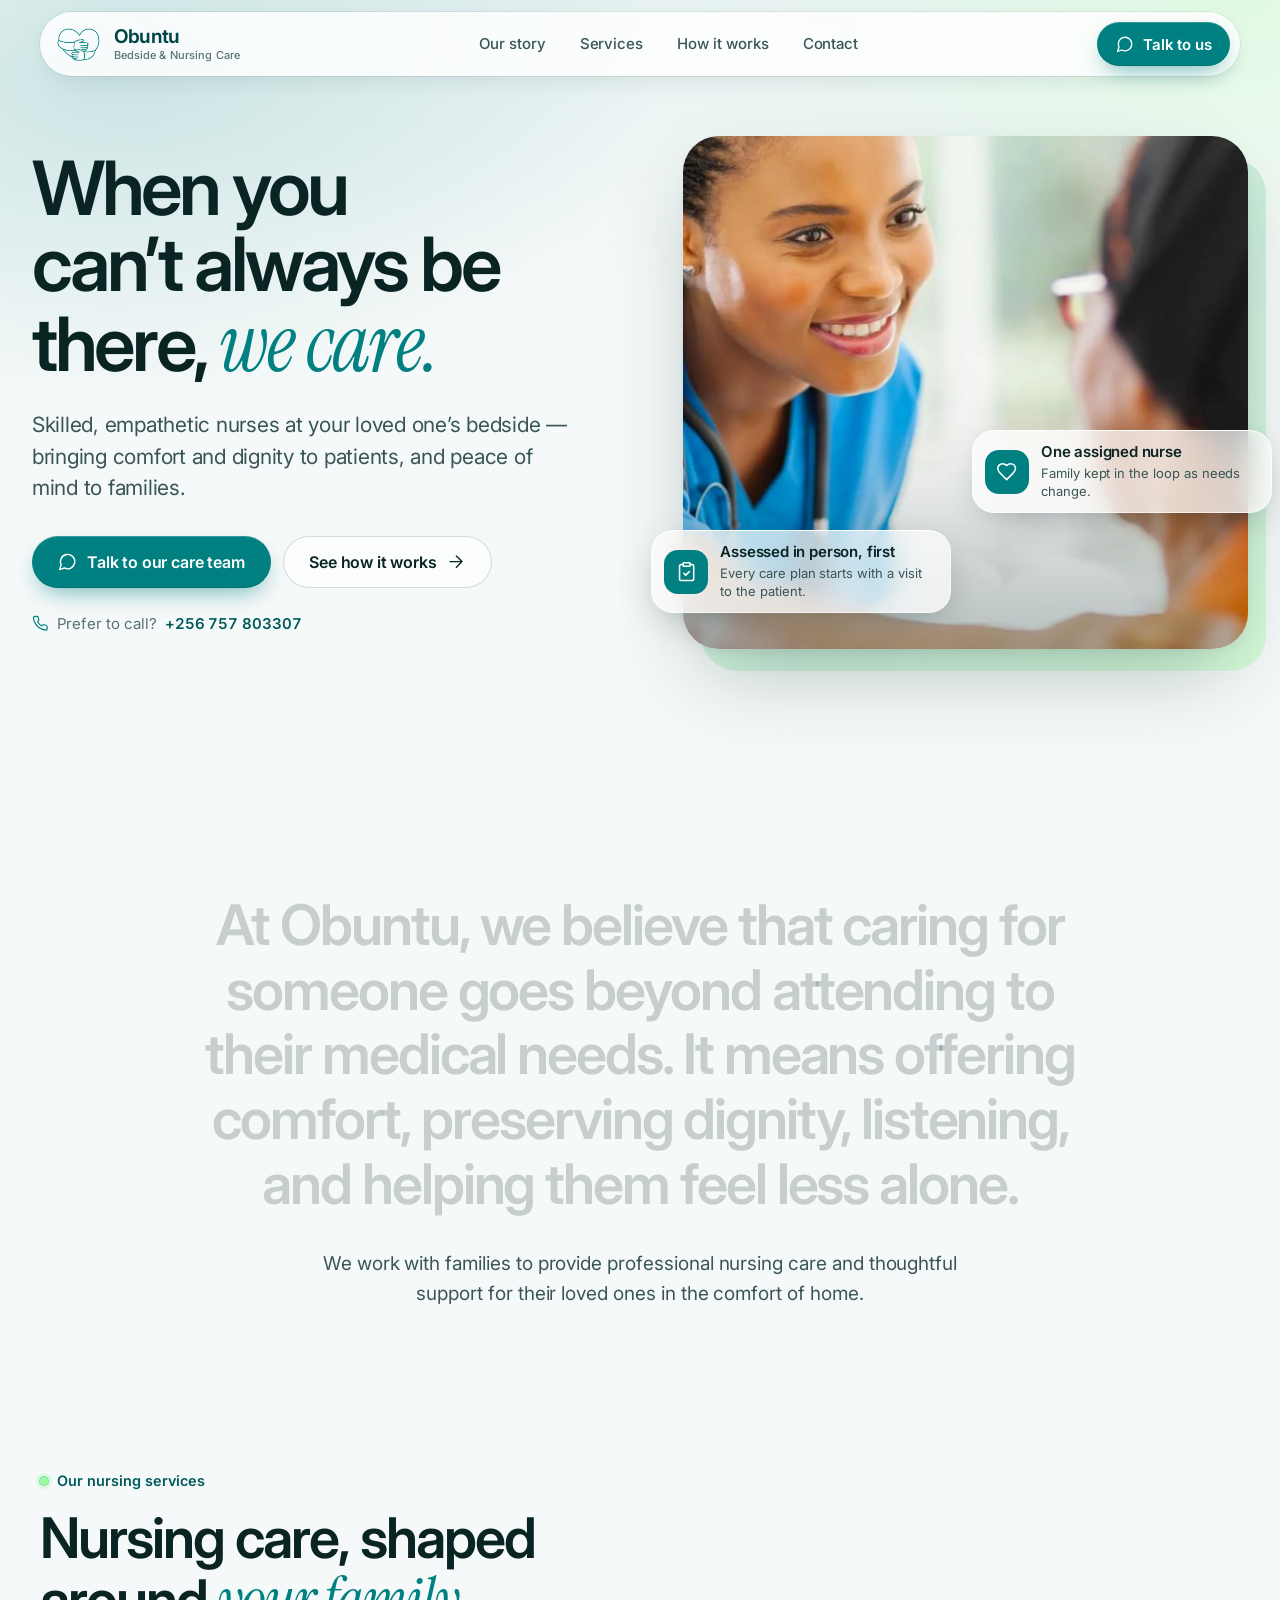
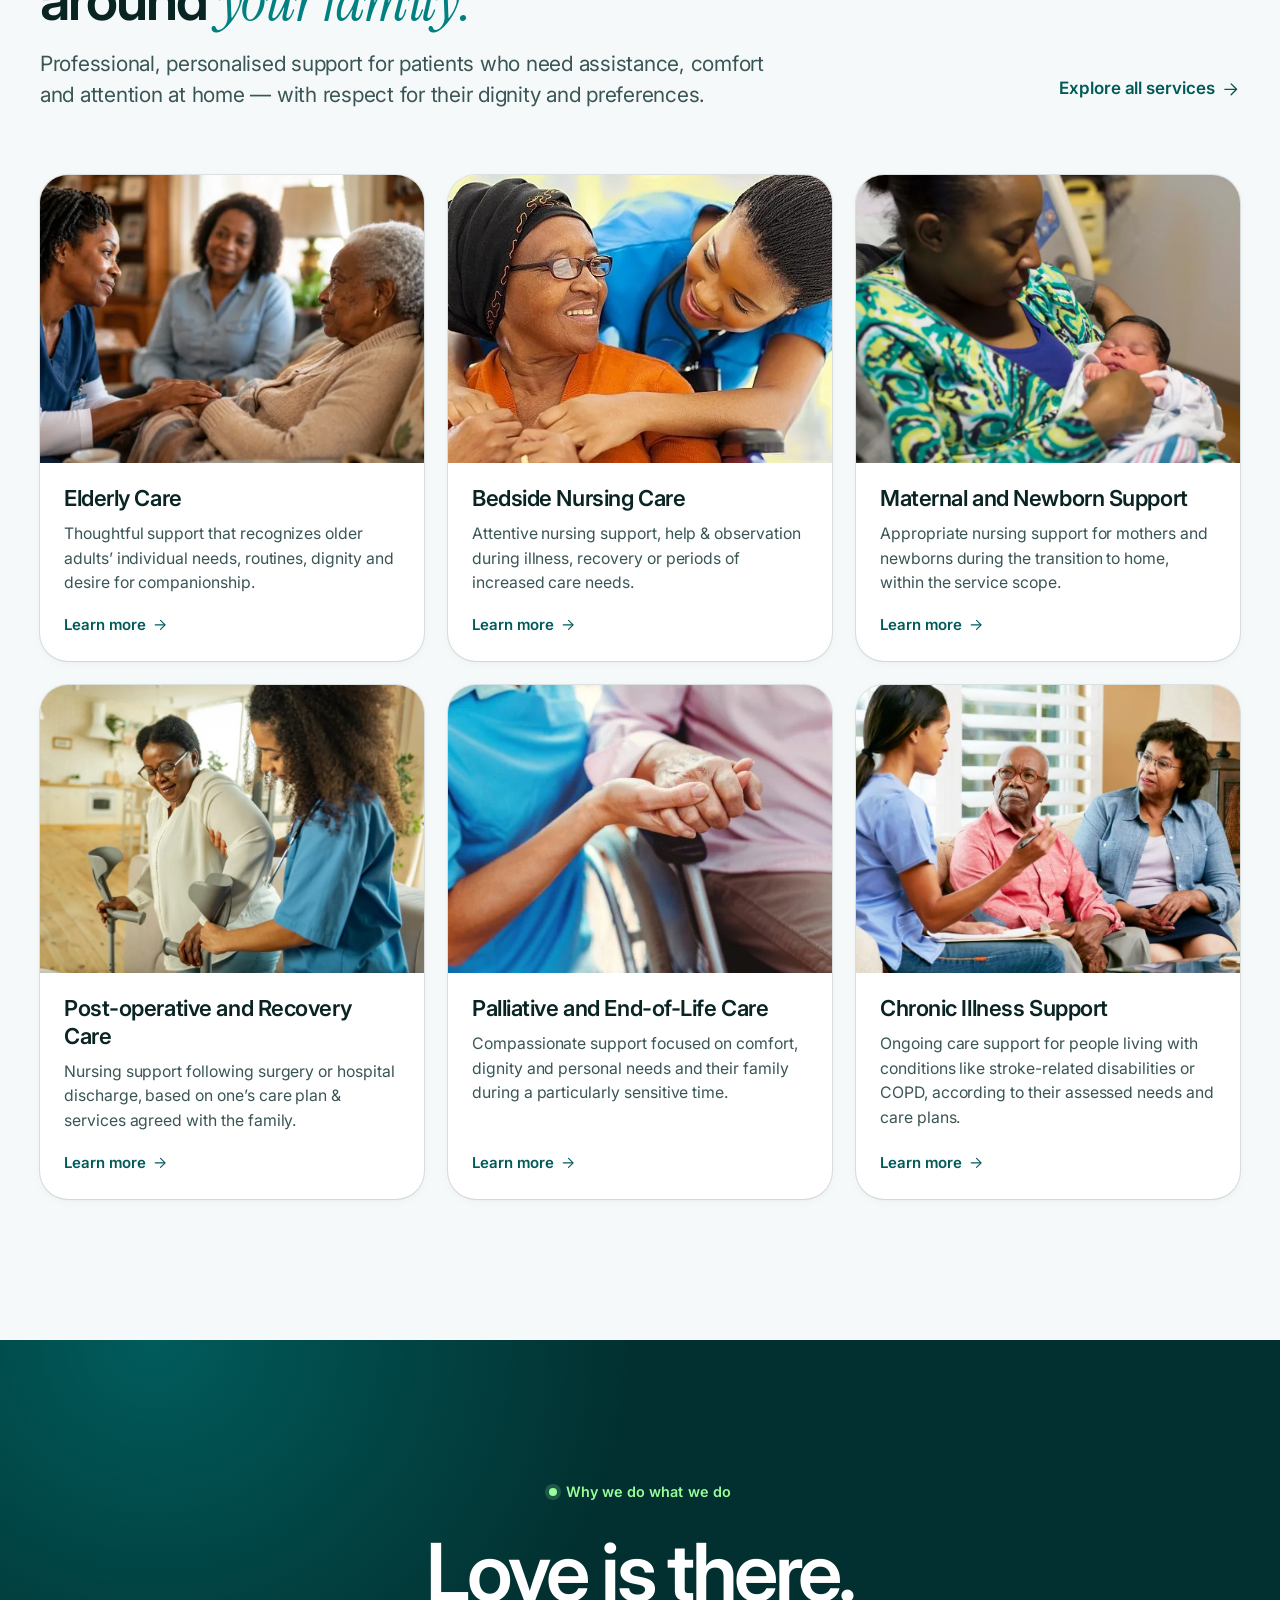
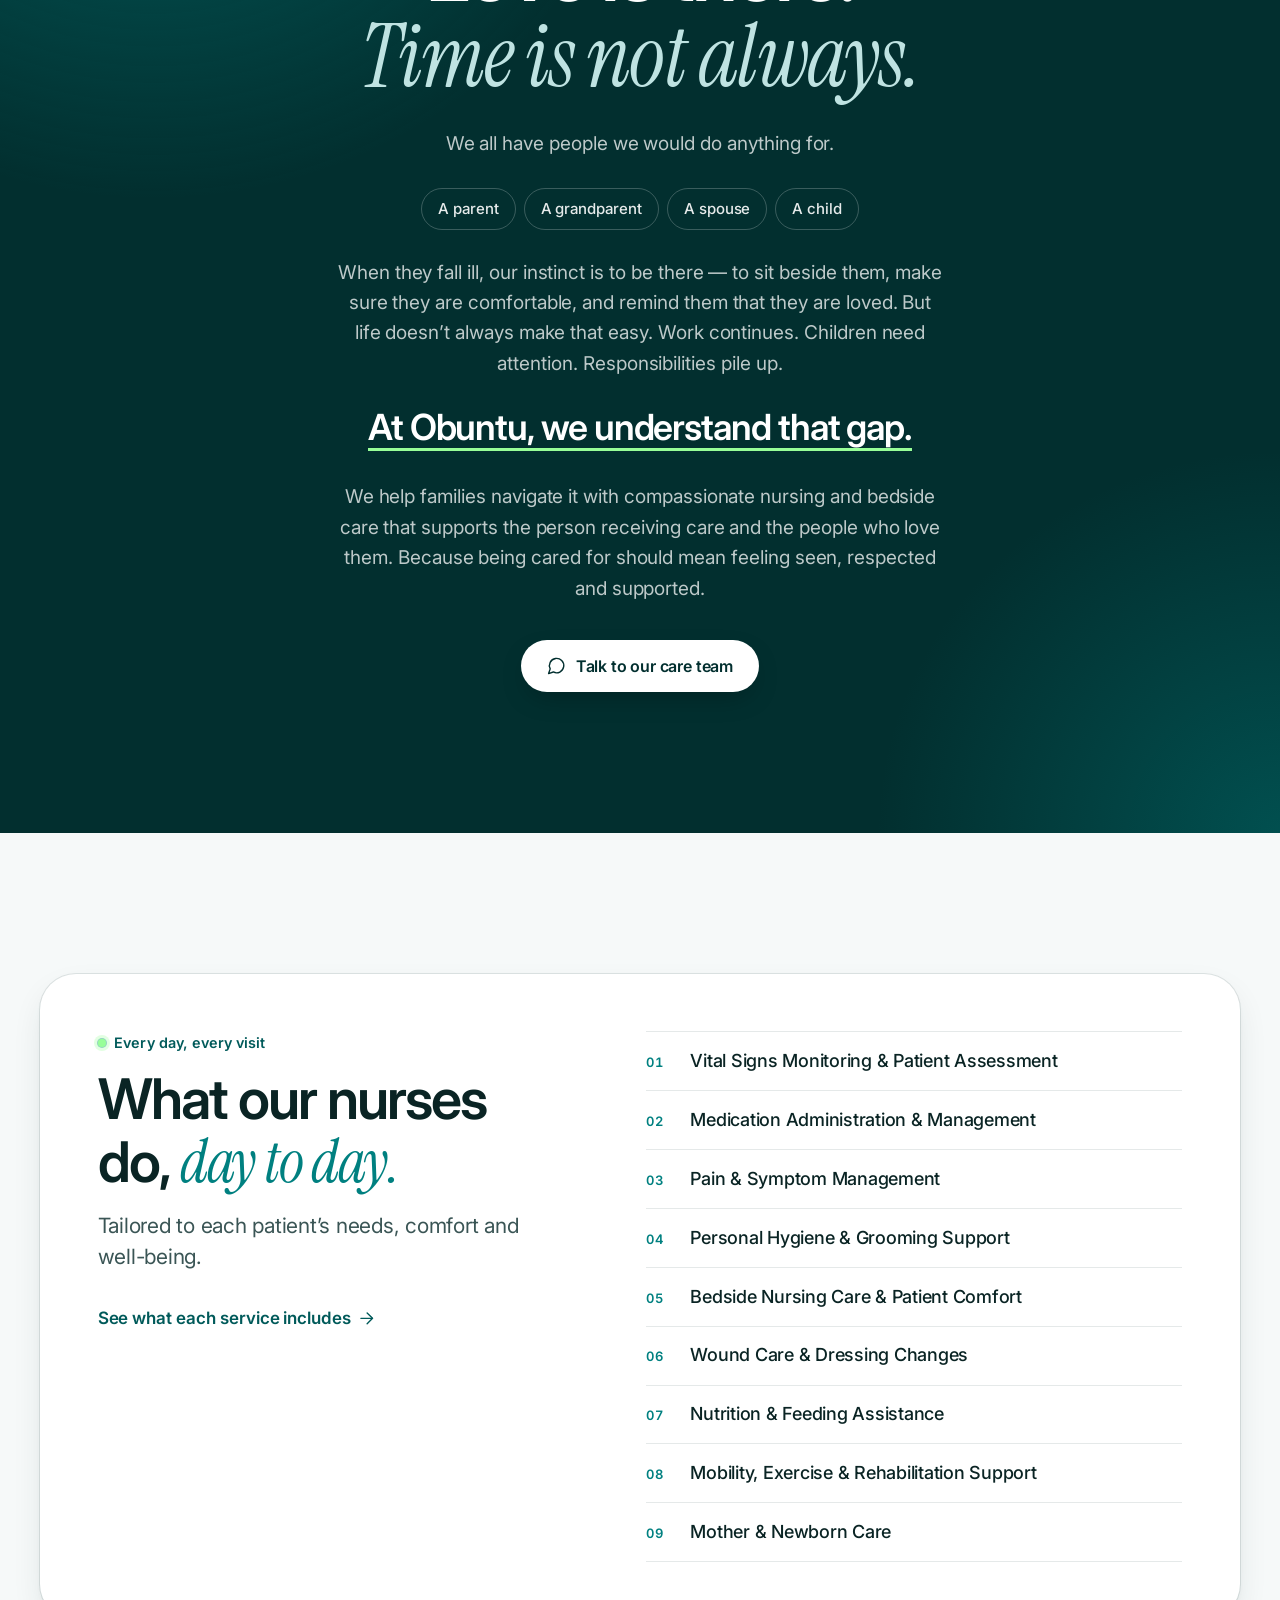
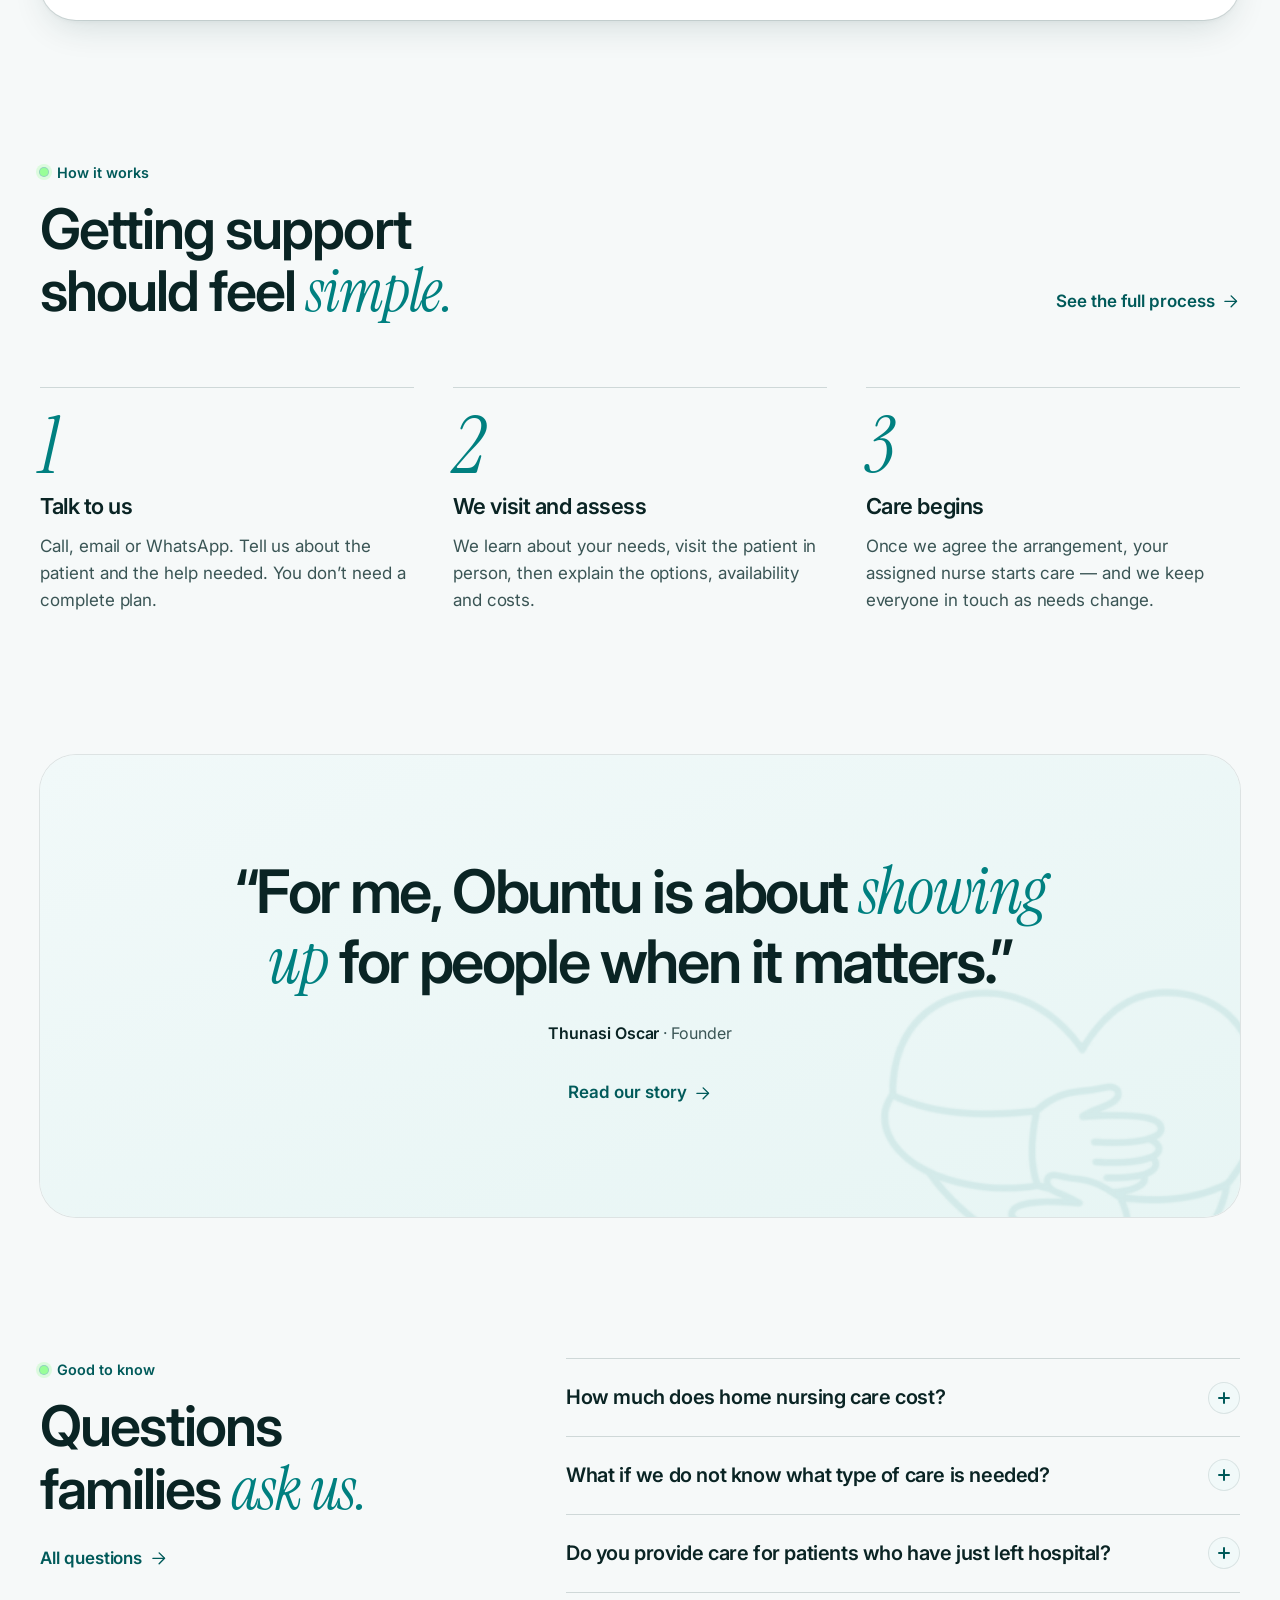
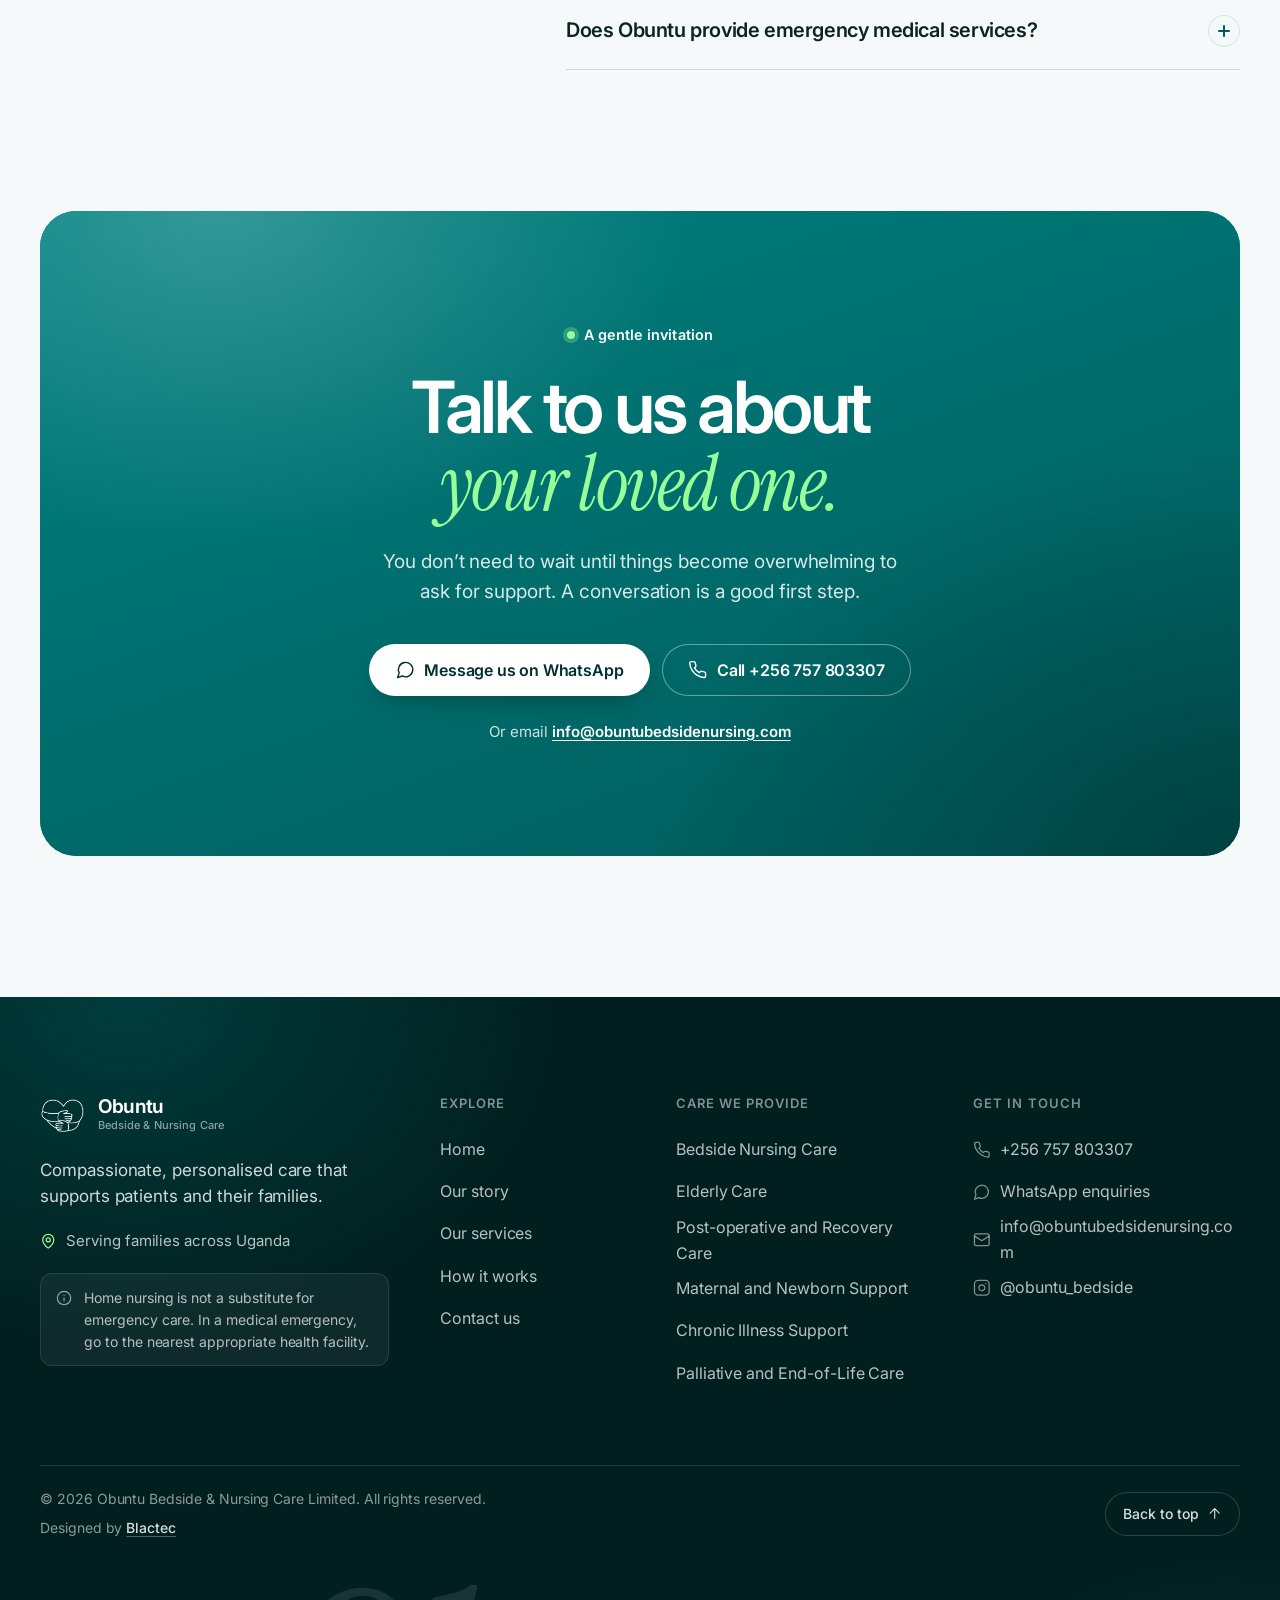
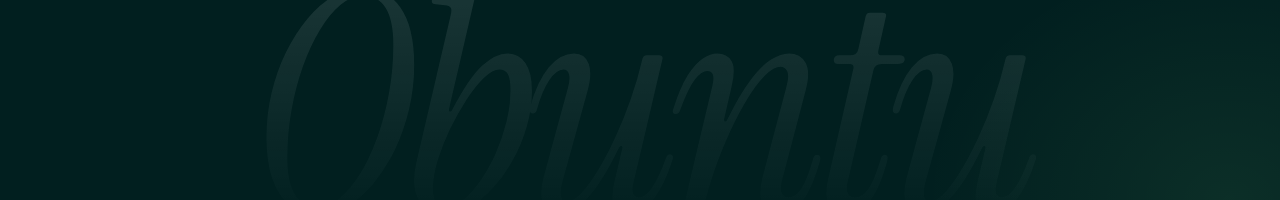
==== commit 43bcf46b: "Refactor HTML structure and improve accessibility across index and services pages - Updated body tag" ====
--- a/index.html
+++ b/index.html
@@ -27,7 +27,7 @@
 try{var p=location.pathname;if(location.protocol.slice(0,4)==="http"&&p.slice(-11)==="/index.html")history.replaceState(null,"",p.slice(0,-10)+location.search+location.hash)}catch(e){}</script>
 <script type="application/ld+json">{"@context": "https://schema.org", "@graph": [{"@type": ["LocalBusiness", "MedicalBusiness"], "@id": "https://obuntubedsidenursing.com/#business", "name": "Obuntu Bedside & Nursing Care Limited", "alternateName": "Obuntu Bedside & Nursing Care Uganda", "url": "https://obuntubedsidenursing.com/", "logo": "https://obuntubedsidenursing.com/assets/img/icon-192.png", "image": "https://obuntubedsidenursing.com/assets/img/og.jpg", "slogan": "Compassion in Care.", "description": "Skilled, empathetic nurses providing personalised bedside and home nursing care across Uganda — elderly care, post-operative recovery, maternal and newborn support, chronic illness support and palliative care.", "telephone": "+256757803307", "email": "info@obuntubedsidenursing.com", "address": {"@type": "PostalAddress", "addressCountry": "UG"}, "areaServed": {"@type": "Country", "name": "Uganda"}, "founder": {"@type": "Person", "name": "Thunasi Oscar"}, "sameAs": ["https://www.instagram.com/obuntu_bedside/"], "contactPoint": [{"@type": "ContactPoint", "telephone": "+256757803307", "contactType": "customer service", "areaServed": "UG", "availableLanguage": ["English"]}], "hasOfferCatalog": {"@type": "OfferCatalog", "name": "Home nursing services", "itemListElement": [{"@type": "Offer", "itemOffered": {"@type": "Service", "name": "Bedside Nursing Care", "description": "When a loved one is unwell or needs close attention, a compassionate and dependable nurse makes a meaningful difference. We provide professional bedside nursing for patients who need assistance, observation and personalised support in the comfort of their homes.", "areaServed": "Uganda", "provider": {"@id": "https://obuntubedsidenursing.com/#business"}}}, {"@type": "Offer", "itemOffered": {"@type": "Service", "name": "Elderly Care", "description": "Growing older should not mean losing the comfort, dignity and personal attention that make life meaningful. We support older adults who need help with daily activities, personal care and, where required, professional nursing at home.", "areaServed": "Uganda", "provider": {"@id": "https://obuntubedsidenursing.com/#business"}}}, {"@type": "Offer", "itemOffered": {"@type": "Service", "name": "Post-operative and Recovery Care", "description": "Returning home after surgery or hospitalisation is an important milestone, but recovery may need continued support and careful observation. We provide post-operative nursing at home to help patients follow their prescribed recovery plans.", "areaServed": "Uganda", "provider": {"@id": "https://obuntubedsidenursing.com/#business"}}}, {"@type": "Offer", "itemOffered": {"@type": "Service", "name": "Maternal and Newborn Support", "description": "A new baby brings joy, new responsibilities and a big period of adjustment for the whole family. We provide maternal and newborn nursing support at home, helping families through the postnatal period with greater confidence and peace of mind.", "areaServed": "Uganda", "provider": {"@id": "https://obuntubedsidenursing.com/#business"}}}, {"@type": "Offer", "itemOffered": {"@type": "Service", "name": "Chronic Illness Support", "description": "Living with a chronic illness can affect mobility, independence and daily routines. We provide personalised home nursing for people managing long-term health conditions, helping them receive appropriate care in familiar surroundings.", "areaServed": "Uganda", "provider": {"@id": "https://obuntubedsidenursing.com/#business"}}}, {"@type": "Offer", "itemOffered": {"@type": "Service", "name": "Palliative and End-of-Life Care", "description": "When someone is living with a serious or life-limiting illness, care becomes about more than treatment. Comfort, dignity and meaningful moments matter most. We provide compassionate palliative and end-of-life nursing, shaped around the individual’s needs and agreed care plan.", "areaServed": "Uganda", "provider": {"@id": "https://obuntubedsidenursing.com/#business"}}}]}}, {"@type": "WebSite", "@id": "https://obuntubedsidenursing.com/#website", "url": "https://obuntubedsidenursing.com/", "name": "Obuntu Bedside & Nursing Care", "publisher": {"@id": "https://obuntubedsidenursing.com/#business"}}]}</script>
 </head>
-<body>
+<body id="top">
 <svg xmlns="http://www.w3.org/2000/svg" style="position:absolute;width:0;height:0;overflow:hidden" aria-hidden="true" focusable="false"><symbol id="i-arrow" viewBox="0 0 24 24"><path d="M5 12h14"/><path d="m13 5 7 7-7 7"/></symbol><symbol id="i-check" viewBox="0 0 24 24"><path d="M20 6 9 17l-5-5"/></symbol><symbol id="i-phone" viewBox="0 0 24 24"><path d="M22 16.92v3a2 2 0 0 1-2.18 2 19.79 19.79 0 0 1-8.63-3.07 19.5 19.5 0 0 1-6-6 19.79 19.79 0 0 1-3.07-8.67A2 2 0 0 1 4.11 2h3a2 2 0 0 1 2 1.72 12.84 12.84 0 0 0 .7 2.81 2 2 0 0 1-.45 2.11L8.09 9.91a16 16 0 0 0 6 6l1.27-1.27a2 2 0 0 1 2.11-.45 12.84 12.84 0 0 0 2.81.7A2 2 0 0 1 22 16.92z"/></symbol><symbol id="i-mail" viewBox="0 0 24 24"><rect width="20" height="16" x="2" y="4" rx="2"/><path d="m22 7-8.97 5.7a1.94 1.94 0 0 1-2.06 0L2 7"/></symbol><symbol id="i-chat" viewBox="0 0 24 24"><path d="M7.9 20A9 9 0 1 0 4 16.1L2 22Z"/></symbol><symbol id="i-instagram" viewBox="0 0 24 24"><rect width="20" height="20" x="2" y="2" rx="5" ry="5"/><path d="M16 11.37A4 4 0 1 1 12.63 8 4 4 0 0 1 16 11.37z"/><path d="M17.5 6.5h.01"/></symbol><symbol id="i-shield" viewBox="0 0 24 24"><path d="M20 13c0 5-3.5 7.5-7.66 8.95a1 1 0 0 1-.67-.01C7.5 20.5 4 18 4 13V6a1 1 0 0 1 1-1c2 0 4.5-1.2 6.24-2.72a1.17 1.17 0 0 1 1.52 0C14.51 3.81 17 5 19 5a1 1 0 0 1 1 1z"/><path d="m9 12 2 2 4-4"/></symbol><symbol id="i-clipboard" viewBox="0 0 24 24"><rect width="8" height="4" x="8" y="2" rx="1" ry="1"/><path d="M16 4h2a2 2 0 0 1 2 2v14a2 2 0 0 1-2 2H6a2 2 0 0 1-2-2V6a2 2 0 0 1 2-2h2"/><path d="m9 14 2 2 4-4"/></symbol><symbol id="i-users" viewBox="0 0 24 24"><path d="M16 21v-2a4 4 0 0 0-4-4H6a4 4 0 0 0-4 4v2"/><circle cx="9" cy="7" r="4"/><path d="M22 21v-2a4 4 0 0 0-3-3.87"/><path d="M16 3.13a4 4 0 0 1 0 7.75"/></symbol><symbol id="i-heart" viewBox="0 0 24 24"><path d="M19 14c1.49-1.46 3-3.21 3-5.5A5.5 5.5 0 0 0 16.5 3c-1.76 0-3 .5-4.5 2-1.5-1.5-2.74-2-4.5-2A5.5 5.5 0 0 0 2 8.5c0 2.3 1.5 4.05 3 5.5l7 7Z"/></symbol><symbol id="i-pin" viewBox="0 0 24 24"><path d="M20 10c0 6-8 12-8 12s-8-6-8-12a8 8 0 0 1 16 0Z"/><circle cx="12" cy="10" r="3"/></symbol><symbol id="i-whatsapp" viewBox="0 0 24 24"><path d="M17.472 14.382c-.297-.149-1.758-.867-2.03-.967-.273-.099-.471-.148-.67.15-.197.297-.767.966-.94 1.164-.173.199-.347.223-.644.075-.3-.15-1.263-.465-2.403-1.485-.888-.795-1.484-1.77-1.66-2.07-.174-.3-.019-.465.13-.615.136-.135.301-.345.451-.52.15-.18.2-.3.3-.5.1-.2.05-.375-.025-.525-.075-.149-.67-1.62-.916-2.215-.242-.58-.487-.5-.67-.51-.172-.01-.37-.01-.57-.01-.2 0-.52.074-.792.372-.272.297-1.04 1.016-1.04 2.479 0 1.462 1.065 2.875 1.213 3.074.149.198 2.095 3.2 5.076 4.487.709.306 1.262.489 1.694.625.712.227 1.36.195 1.871.118.571-.085 1.758-.719 2.006-1.413.248-.694.248-1.289.173-1.413-.074-.124-.272-.198-.57-.347m-5.421 7.403h-.004a9.87 9.87 0 01-5.031-1.378l-.361-.214-3.741.982.998-3.648-.235-.374a9.86 9.86 0 01-1.51-5.26c.001-5.45 4.436-9.884 9.888-9.884 2.64 0 5.122 1.03 6.988 2.898a9.825 9.825 0 012.893 6.994c-.003 5.45-4.437 9.884-9.885 9.884m8.413-18.297A11.815 11.815 0 0012.05 0C5.495 0 .16 5.335.157 11.892c0 2.096.547 4.142 1.588 5.945L.057 24l6.305-1.654a11.882 11.882 0 005.683 1.448h.005c6.554 0 11.89-5.335 11.893-11.893a11.821 11.821 0 00-3.48-8.413z"/></symbol><symbol id="i-info" viewBox="0 0 24 24"><circle cx="12" cy="12" r="10"/><path d="M12 16v-4"/><path d="M12 8h.01"/></symbol></svg>
 <a class="skip" href="#main">Skip to content</a>
 <header class="nav" data-nav>
@@ -54,18 +54,20 @@
 
 <!-- HERO -->
 <section class="hero">
-  <div class="container hero-copy">
-    <h1 class="display">When you can’t always be there, <em class="serif accent">we care.</em></h1>
-    <p class="lede">Skilled, empathetic nurses at your loved one’s bedside — bringing comfort and dignity to patients, and peace of mind to families.</p>
-    <div class="cta-row" data-hide-actionbar>
-      <a class="btn btn-primary" href="https://wa.me/256757803307?text=Hello%20Obuntu%20Bedside%20Services" target="_blank" rel="noopener"><svg class="ic " aria-hidden="true"><use href="#i-chat"/></svg> Talk to our care team</a>
-      <a class="btn btn-ghost" href="./how-it-works/">See how it works <svg class="ic arrow" aria-hidden="true"><use href="#i-arrow"/></svg></a>
-    </div>
-    <p class="hero-note">Prefer to call? <a href="tel:+256757803307">+256 757 803307</a></p>
-  </div>
-  <div class="container-wide hero-media">
-    <figure class="hero-card">
-      <img data-parallax src="./assets/img/hero.webp" width="1356" height="668" alt="A smiling nurse in blue scrubs comforting an older patient" fetchpriority="high" decoding="async">
+  <div class="container-wide hero-grid">
+    <div class="hero-copy">
+      <h1 class="display hero-title">When you can’t always be there, <em class="serif accent">we care.</em></h1>
+      <p class="lede">Skilled, empathetic nurses at your loved one’s bedside — bringing comfort and dignity to patients, and peace of mind to families.</p>
+      <div class="cta-row" data-hide-actionbar>
+        <a class="btn btn-primary" href="https://wa.me/256757803307?text=Hello%20Obuntu%20Bedside%20Services" target="_blank" rel="noopener"><svg class="ic " aria-hidden="true"><use href="#i-chat"/></svg> Talk to our care team</a>
+        <a class="btn btn-ghost" href="./how-it-works/">See how it works <svg class="ic arrow" aria-hidden="true"><use href="#i-arrow"/></svg></a>
+      </div>
+      <p class="hero-note"><svg class="ic " aria-hidden="true"><use href="#i-phone"/></svg> Prefer to call? <a href="tel:+256757803307">+256 757 803307</a></p>
+    </div>
+    <figure class="hero-media">
+      <div class="hero-card">
+        <img data-parallax src="./assets/img/hero.webp" width="1356" height="668" alt="A smiling nurse in blue scrubs comforting an older patient" fetchpriority="high" decoding="async">
+      </div>
       <div class="chip glass chip-a" data-chip>
         <span class="chip-ic"><svg class="ic " aria-hidden="true"><use href="#i-clipboard"/></svg></span>
         <div><strong>Assessed in person, first</strong><span>Every care plan starts with a visit to the patient.</span></div>
@@ -219,16 +221,21 @@
   <a class="btn btn-ghost" href="tel:+256757803307"><svg class="ic " aria-hidden="true"><use href="#i-phone"/></svg> Call</a>
 </div>
 <footer class="footer on-dark">
-  <div class="container">
+  <div class="container footer-inner">
     <div class="footer-grid">
       <div class="footer-about">
         <a class="brand" href="./" aria-label="Obuntu — home">
           <img class="brand-mark" src="./assets/img/logo-mark-white.png" alt="" width="352" height="258">
           <span class="brand-text"><strong>Obuntu</strong><small>Bedside &amp; Nursing Care</small></span>
         </a>
-        <p>Compassionate, personalised care that supports patients and their families.</p>
-      </div>
-      <div>
+        <p class="footer-tag">Compassionate, personalised care that supports patients and their families.</p>
+        <p class="footer-where"><svg class="ic " aria-hidden="true"><use href="#i-pin"/></svg> Serving families across Uganda</p>
+        <div class="footer-alert" role="note">
+          <svg class="ic " aria-hidden="true"><use href="#i-info"/></svg>
+          <p>Home nursing is not a substitute for emergency care. In a medical emergency, go to the nearest appropriate health facility.</p>
+        </div>
+      </div>
+      <nav aria-label="Explore">
         <h4>Explore</h4>
         <ul>
           <li><a href="./">Home</a></li>
@@ -237,6 +244,10 @@
           <li><a href="./how-it-works/">How it works</a></li>
           <li><a href="./contact-us/">Contact us</a></li>
         </ul>
+      </nav>
+      <div>
+        <h4>Care we provide</h4>
+        <ul><li><a href="./our-services/#bedside-nursing-care">Bedside Nursing Care</a></li><li><a href="./our-services/#elderly-care">Elderly Care</a></li><li><a href="./our-services/#post-operative-recovery-care">Post-operative and Recovery Care</a></li><li><a href="./our-services/#maternal-newborn-support">Maternal and Newborn Support</a></li><li><a href="./our-services/#chronic-illness-support">Chronic Illness Support</a></li><li><a href="./our-services/#palliative-end-of-life-care">Palliative and End-of-Life Care</a></li></ul>
       </div>
       <div>
         <h4>Get in touch</h4>
@@ -247,19 +258,16 @@
           <li><a href="https://www.instagram.com/obuntu_bedside/" target="_blank" rel="noopener"><svg class="ic " aria-hidden="true"><use href="#i-instagram"/></svg> @obuntu_bedside</a></li>
         </ul>
       </div>
-      <div>
-        <h4>Care we provide</h4>
-        <ul><li><a href="./our-services/#bedside-nursing-care">Bedside Nursing Care</a></li><li><a href="./our-services/#elderly-care">Elderly Care</a></li><li><a href="./our-services/#post-operative-recovery-care">Post-operative and Recovery Care</a></li><li><a href="./our-services/#maternal-newborn-support">Maternal and Newborn Support</a></li><li><a href="./our-services/#chronic-illness-support">Chronic Illness Support</a></li><li><a href="./our-services/#palliative-end-of-life-care">Palliative and End-of-Life Care</a></li></ul>
-      </div>
     </div>
     <div class="footer-bottom">
       <div class="legal">
         <span>© 2026 Obuntu Bedside &amp; Nursing Care Limited. All rights reserved.</span>
         <span class="credit">Designed by <a href="https://blactec.ug" target="_blank" rel="noopener">Blactec</a></span>
       </div>
-      <span class="note">Home nursing is not a substitute for emergency care. In a medical emergency, go to the nearest appropriate health facility.</span>
-    </div>
-  </div>
+      <a class="to-top" href="#top">Back to top <svg class="ic " aria-hidden="true"><use href="#i-arrow"/></svg></a>
+    </div>
+  </div>
+  <span class="footer-mark" aria-hidden="true">Obuntu</span>
 </footer>
 <a class="wa-float" data-wa-float href="https://wa.me/256757803307?text=Hello%20Obuntu%20Bedside%20Services" target="_blank" rel="noopener" aria-label="Chat with Obuntu on WhatsApp">
   <svg class="ic ic-fill" aria-hidden="true"><use href="#i-whatsapp"/></svg>
--- a/assets/css/styles.css
+++ b/assets/css/styles.css
@@ -313,11 +313,10 @@
 .actionbar.is-hidden { transform: translateY(140%); opacity: 0; pointer-events: none; }
 @media (max-width: 760px) {
   .actionbar { display: flex; }
-  body { padding-bottom: calc(88px + env(safe-area-inset-bottom)); }
 }
 
 /* ---------- Hero ---------- */
-.hero { position: relative; isolation: isolate; padding-top: calc(var(--nav-h) + clamp(56px, 9vw, 116px)); padding-bottom: clamp(32px, 5vw, 64px); overflow: clip; }
+.hero { position: relative; isolation: isolate; padding-top: calc(var(--nav-h) + clamp(32px, 6vw, 72px)); padding-bottom: clamp(56px, 8vw, 112px); overflow-x: clip; }
 .hero::before {
   content: ""; position: absolute; z-index: -1; inset: -10% -15% auto -15%; height: 880px;
   background:
@@ -325,33 +324,50 @@
     radial-gradient(40% 46% at 86% 8%, rgba(152, 255, 152, 0.22), transparent 72%),
     radial-gradient(60% 60% at 52% 0%, rgba(0, 128, 128, 0.08), transparent 70%);
 }
-.hero-copy { display: flex; flex-direction: column; align-items: center; text-align: center; gap: 1.5rem; max-width: 62rem; margin-inline: auto; }
-.hero-copy .lede { max-width: 38rem; }
+.hero-grid { display: grid; grid-template-columns: minmax(0, 1.04fr) minmax(0, 1fr); align-items: center; gap: clamp(40px, 5vw, 72px); }
+.hero-copy { display: flex; flex-direction: column; align-items: flex-start; gap: 1.5rem; }
+.hero-title { font-size: clamp(2.6rem, 1rem + 4.6vw, 4.75rem); }
+.hero-copy .lede { max-width: 34rem; }
 .cta-row { display: flex; flex-wrap: wrap; justify-content: center; gap: 12px; margin-top: 0.5rem; }
-.hero-note { font-size: 0.9375rem; color: var(--ink-3); }
+.hero-copy .cta-row { justify-content: flex-start; }
+.hero-note { display: flex; align-items: center; gap: 0.5rem; font-size: 0.9375rem; color: var(--ink-3); }
+.hero-note .ic { width: 1.1em; height: 1.1em; color: var(--teal); }
 .hero-note a { color: var(--teal-700); font-weight: 600; font-variant-numeric: tabular-nums; }
 
-.hero-media { margin-top: clamp(36px, 6vw, 72px); }
+.hero-media { position: relative; isolation: isolate; }
+.hero-media::before {
+  content: ""; position: absolute; z-index: -1; inset: 22px -18px -22px 18px; border-radius: var(--r-xl);
+  background: linear-gradient(150deg, rgba(0, 128, 128, 0.16), rgba(152, 255, 152, 0.32));
+}
 .hero-card {
-  position: relative; border-radius: var(--r-xl); overflow: hidden; aspect-ratio: 2 / 1;
+  position: relative; border-radius: var(--r-xl); overflow: hidden; aspect-ratio: 11 / 10;
   background: var(--teal-100); box-shadow: var(--shadow-lg);
 }
-.hero-card > img { width: 100%; height: 100%; object-fit: cover; object-position: 44% 40%; transform: scale(1.06); }
+.hero-card > img { width: 100%; height: 100%; object-fit: cover; object-position: 68% 40%; transform: scale(1.06); }
 .hero-card::after { content: ""; position: absolute; inset: 0; background: linear-gradient(180deg, transparent 55%, rgba(1, 31, 31, 0.28)); pointer-events: none; }
 .chip {
-  position: absolute; z-index: 2; display: flex; align-items: center; gap: 12px; max-width: 320px; padding: 12px 18px 12px 12px; border-radius: 22px;
+  position: absolute; z-index: 2; display: flex; align-items: center; gap: 12px; max-width: 300px; padding: 12px 18px 12px 12px; border-radius: 22px;
 }
 .chip-ic { display: grid; place-items: center; width: 44px; height: 44px; border-radius: 14px; background: var(--teal); color: #fff; flex: none; }
 .chip strong { display: block; font-size: 0.9375rem; font-weight: 600; letter-spacing: -0.012em; line-height: 1.25; }
 .chip div span { display: block; font-size: 0.8125rem; line-height: 1.4; color: var(--ink-2); margin-top: 2px; }
-.chip-a { left: clamp(14px, 2.5vw, 28px); bottom: clamp(14px, 2.5vw, 28px); }
-.chip-b { right: clamp(14px, 2.5vw, 28px); bottom: clamp(14px, 2.5vw, 28px); }
-
+.chip-a { left: -32px; bottom: 36px; }
+.chip-b { right: -24px; bottom: 136px; }
+
+@media (min-width: 961px) and (max-width: 1180px) { .chip-b { display: none; } }
+@media (max-width: 960px) {
+  .hero-grid { grid-template-columns: 1fr; gap: 44px; }
+  .hero-card { aspect-ratio: 16 / 10; border-radius: var(--r-lg); }
+  .hero-media::before { inset: 14px -8px -14px 8px; border-radius: var(--r-lg); }
+  .chip-a { left: 12px; bottom: 12px; }
+  .chip-b { right: 12px; bottom: 12px; }
+}
 @media (max-width: 760px) {
-  .hero-card { aspect-ratio: 4 / 5; border-radius: var(--r-lg); }
+  .hero-card { aspect-ratio: 4 / 5; }
   .hero-card > img { object-position: 42% 50%; }
+  .hero-media::before { display: none; }
   .chip-b { display: none; }
-  .chip-a { left: 12px; right: 12px; bottom: 12px; max-width: none; }
+  .chip-a { right: 12px; max-width: none; }
   .cta-row { width: 100%; }
   .cta-row .btn { width: 100%; }
 }
@@ -366,6 +382,7 @@
 .hero-copy > *:nth-child(4) { animation-delay: 270ms; }
 .hero-copy > *:nth-child(5) { animation-delay: 340ms; }
 .hero-card { animation: settle 1100ms var(--ease-out) 260ms backwards; }
+.chip { animation: rise 800ms var(--ease-out) 700ms backwards; }
 
 /* ---------- Reveal on scroll ---------- */
 .js [data-reveal] {
@@ -524,25 +541,66 @@
 @media (max-width: 760px) { .final .cta-row, .final .cta-row .btn { width: 100%; } .final { border-radius: var(--r-lg); } }
 
 /* ---------- Footer ---------- */
-.footer { background: var(--teal-950); color: rgba(255, 255, 255, 0.72); padding-block: clamp(56px, 8vw, 96px) 32px; }
-.footer a { transition: color 200ms ease; }
+.footer {
+  position: relative; isolation: isolate; overflow: hidden; background: var(--teal-950); color: rgba(255, 255, 255, 0.72);
+  padding-block: clamp(56px, 8vw, 96px) 0;
+}
+.footer::before {
+  content: ""; position: absolute; z-index: -1; inset: 0;
+  background:
+    radial-gradient(48% 62% at 10% 0%, rgba(0, 128, 128, 0.3), transparent 70%),
+    radial-gradient(34% 44% at 96% 100%, rgba(152, 255, 152, 0.07), transparent 70%);
+}
+.footer a { transition: color 200ms ease, transform 240ms var(--ease-out), background-color 200ms ease; }
 @media (hover: hover) and (pointer: fine) { .footer a:hover { color: #fff; } }
-.footer-grid { display: grid; grid-template-columns: 1.5fr 1fr 1.2fr 1fr; gap: 40px; }
+.footer-grid { display: grid; grid-template-columns: 1.7fr 0.9fr 1.2fr 1.3fr; gap: clamp(32px, 4vw, 56px); }
 .footer .brand-text strong { color: #fff; }
 .footer .brand-text small { color: rgba(255, 255, 255, 0.55); }
-.footer-about { display: grid; gap: 1.25rem; align-content: start; max-width: 22rem; }
-.footer-about p { font-size: 0.9875rem; }
+.footer-about { display: grid; gap: 1.25rem; align-content: start; max-width: 26rem; }
+.footer-tag { font-size: 1.0625rem; line-height: 1.55; color: rgba(255, 255, 255, 0.82); max-width: 22rem; }
+.footer-where { display: flex; align-items: center; gap: 0.6rem; font-size: 0.9375rem; }
+.footer-where .ic { width: 1.1em; height: 1.1em; color: var(--mint); }
+.footer-alert {
+  display: flex; gap: 0.75rem; padding: 14px 16px; border-radius: var(--r-sm);
+  background: rgba(255, 255, 255, 0.05); box-shadow: 0 0 0 1px rgba(255, 255, 255, 0.1) inset;
+  font-size: 0.875rem; line-height: 1.55; color: rgba(255, 255, 255, 0.7);
+}
+.footer-alert .ic { width: 1.15em; height: 1.15em; margin-top: 0.2em; opacity: 0.8; }
 .footer h4 { font-size: 0.8125rem; font-weight: 600; letter-spacing: 0.08em; text-transform: uppercase; color: rgba(255, 255, 255, 0.5); margin: 0 0 1rem; }
 .footer ul { display: grid; gap: 0.15rem; }
 .footer li a { display: inline-flex; align-items: center; gap: 0.6rem; min-height: 40px; font-size: 1rem; }
 .footer li .ic { width: 1.1em; height: 1.1em; opacity: 0.7; }
-.footer-bottom { display: flex; flex-wrap: wrap; justify-content: space-between; gap: 12px 32px; margin-top: clamp(40px, 6vw, 72px); padding-top: 24px; border-top: 1px solid rgba(255, 255, 255, 0.12); font-size: 0.875rem; color: rgba(255, 255, 255, 0.5); }
-.footer-bottom .note { max-width: 36rem; }
+@media (hover: hover) and (pointer: fine) { .footer li a:hover { transform: translateX(3px); } .footer li a:hover .ic { opacity: 1; } }
+.footer-bottom {
+  display: flex; flex-wrap: wrap; align-items: center; justify-content: space-between; gap: 16px 32px;
+  margin-top: clamp(40px, 6vw, 72px); padding-block: 22px; border-top: 1px solid rgba(255, 255, 255, 0.12);
+  font-size: 0.875rem; color: rgba(255, 255, 255, 0.55);
+}
 .footer-bottom .legal { display: flex; flex-direction: column; gap: 6px; }
-.footer-bottom .credit a { color: rgba(255, 255, 255, 0.8); font-weight: 500; text-decoration: underline; text-decoration-color: rgba(255, 255, 255, 0.3); text-underline-offset: 3px; transition: color 200ms ease, text-decoration-color 200ms ease; }
+.footer-bottom .credit a { color: rgba(255, 255, 255, 0.85); font-weight: 500; text-decoration: underline; text-decoration-color: rgba(255, 255, 255, 0.3); text-underline-offset: 3px; transition: color 200ms ease, text-decoration-color 200ms ease; }
 @media (hover: hover) and (pointer: fine) { .footer-bottom .credit a:hover { color: #fff; text-decoration-color: var(--mint); } }
-@media (max-width: 960px) { .footer-grid { grid-template-columns: 1fr 1fr; } .footer-about { grid-column: 1 / -1; max-width: none; } }
-@media (max-width: 520px) { .footer-grid { grid-template-columns: 1fr; gap: 32px; } }
+.to-top {
+  display: inline-flex; align-items: center; gap: 0.5rem; min-height: 44px; padding: 0 18px; border-radius: 999px;
+  font-size: 0.875rem; font-weight: 500; color: rgba(255, 255, 255, 0.85); box-shadow: 0 0 0 1px rgba(255, 255, 255, 0.16) inset;
+}
+.to-top .ic { width: 1.1em; height: 1.1em; transform: rotate(-90deg); transition: transform 280ms var(--ease-out); }
+@media (hover: hover) and (pointer: fine) { .to-top:hover { background: rgba(255, 255, 255, 0.08); } .to-top:hover .ic { transform: rotate(-90deg) translateX(3px); } }
+.to-top:active { transform: scale(0.97); }
+.footer-mark {
+  display: block; margin-top: clamp(8px, 2vw, 24px); margin-bottom: -0.1em; text-align: center; white-space: nowrap; user-select: none; pointer-events: none;
+  font-family: var(--serif); font-style: italic; font-size: clamp(6rem, 24vw, 20rem); line-height: 0.8; letter-spacing: -0.04em;
+  background: linear-gradient(180deg, rgba(255, 255, 255, 0.1), rgba(255, 255, 255, 0)); -webkit-background-clip: text; background-clip: text; color: transparent;
+}
+.footer li a { overflow-wrap: anywhere; }
+@media (max-width: 960px) {
+  .footer-grid { grid-template-columns: 1fr 1fr; row-gap: 44px; }
+  .footer-grid > :last-child { grid-column: 2; grid-row: 1; }
+}
+@media (max-width: 520px) {
+  .footer-grid { grid-template-columns: 1fr; gap: 32px; }
+  .footer-grid > :last-child { grid-column: auto; grid-row: auto; }
+  .footer-bottom { align-items: flex-start; }
+}
 
 /* ---------- Inner pages ---------- */
 .page-hero { position: relative; isolation: isolate; padding-top: calc(var(--nav-h) + clamp(56px, 9vw, 112px)); padding-bottom: clamp(40px, 6vw, 80px); overflow: clip; }
@@ -692,7 +750,7 @@
 
 /* ---------- Reduced motion ---------- */
 @media (prefers-reduced-motion: reduce) {
-  .hero-copy > *, .hero-card, .wa-float { animation: none; }
+  .hero-copy > *, .hero-card, .chip, .wa-float { animation: none; }
   .wa-float, .wa-float-label { transition-duration: 0.01ms; }
   .js [data-reveal] { transform: none; transition: opacity 300ms ease; transition-delay: 0s; }
   .hero-card > img { transform: none; }
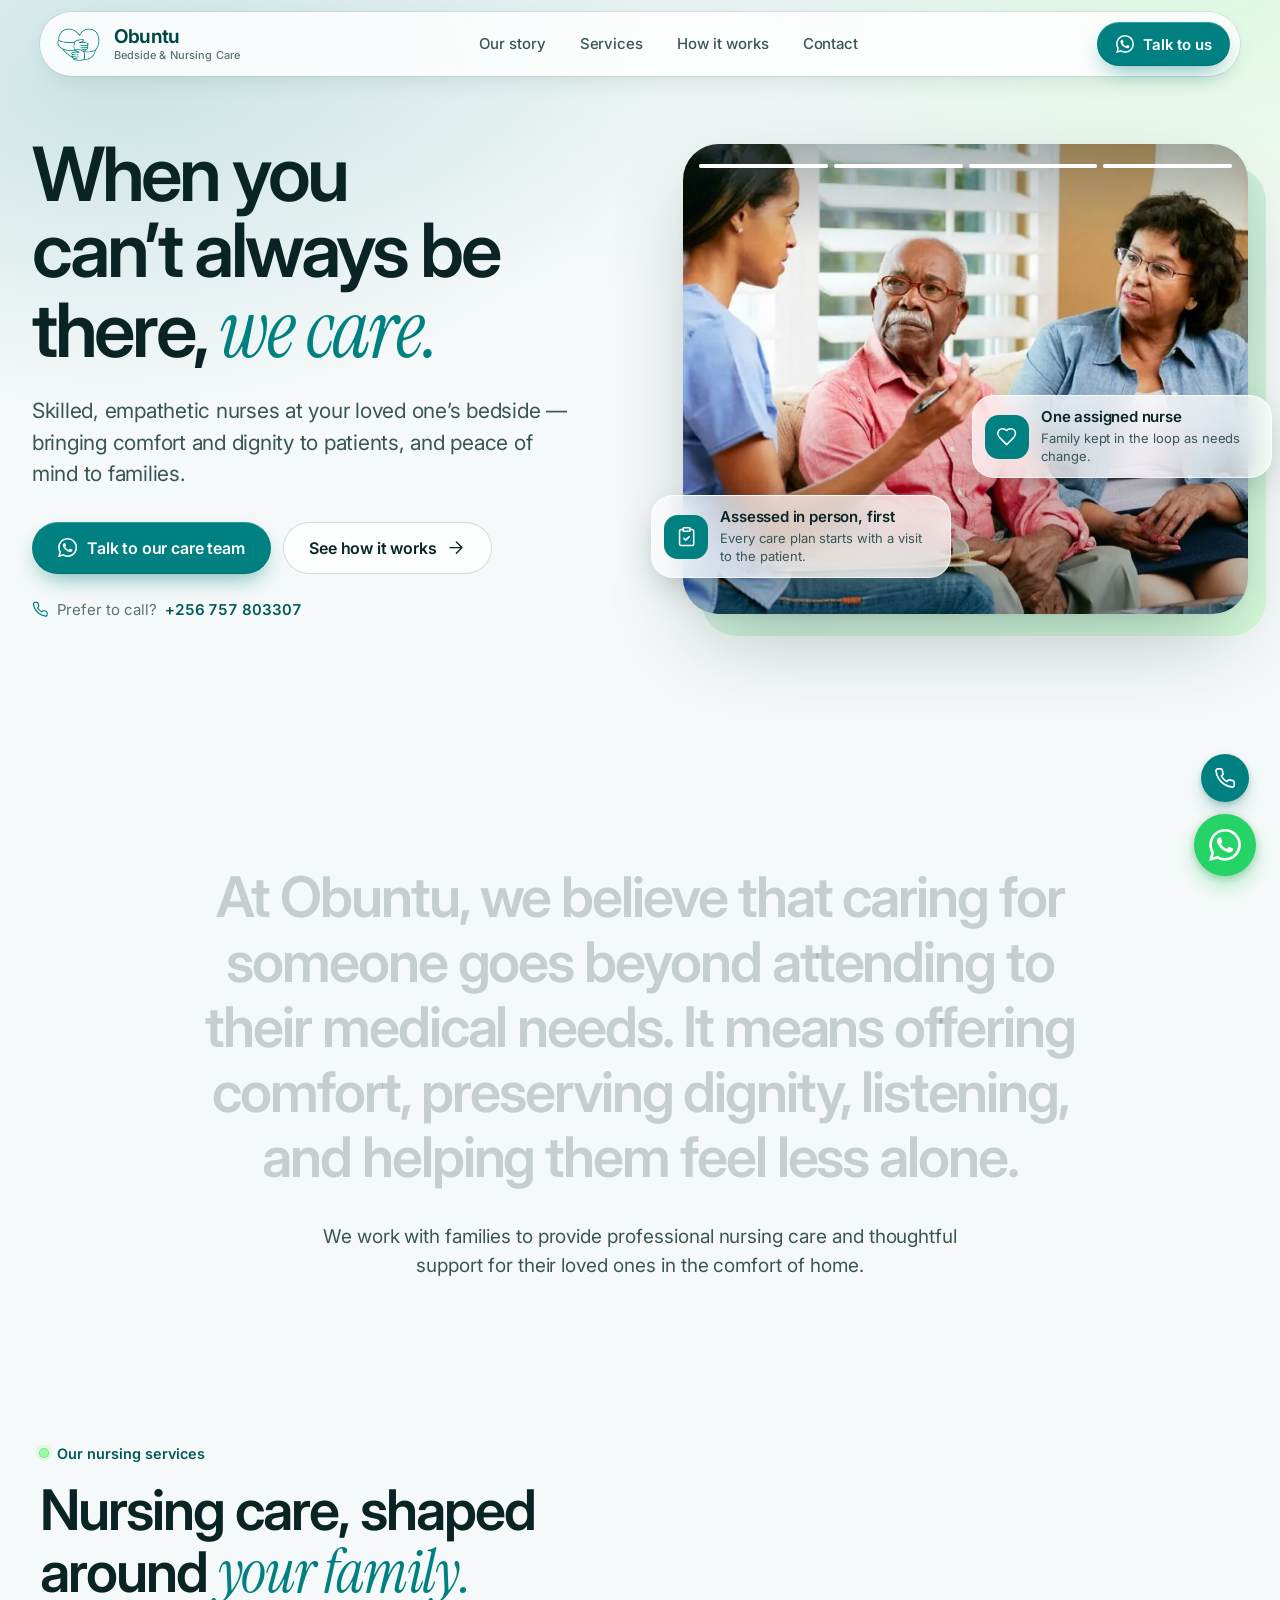
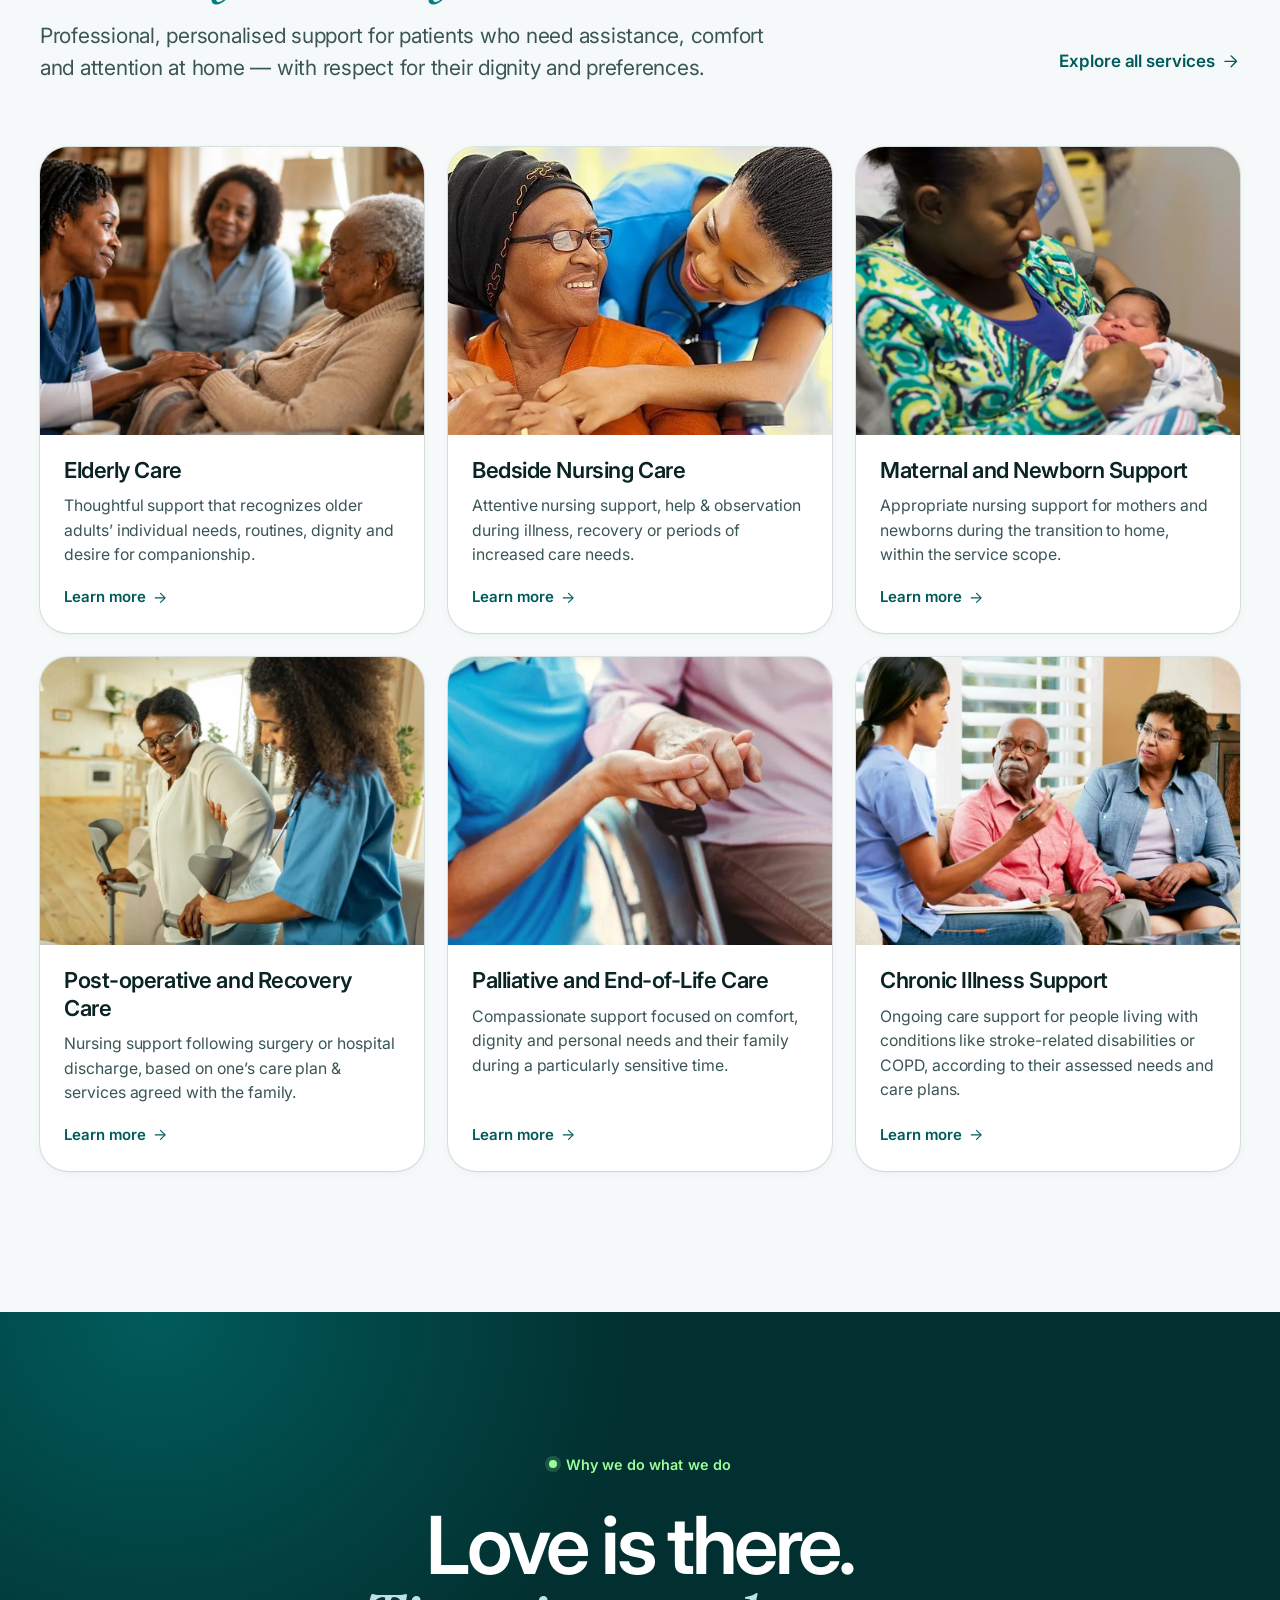
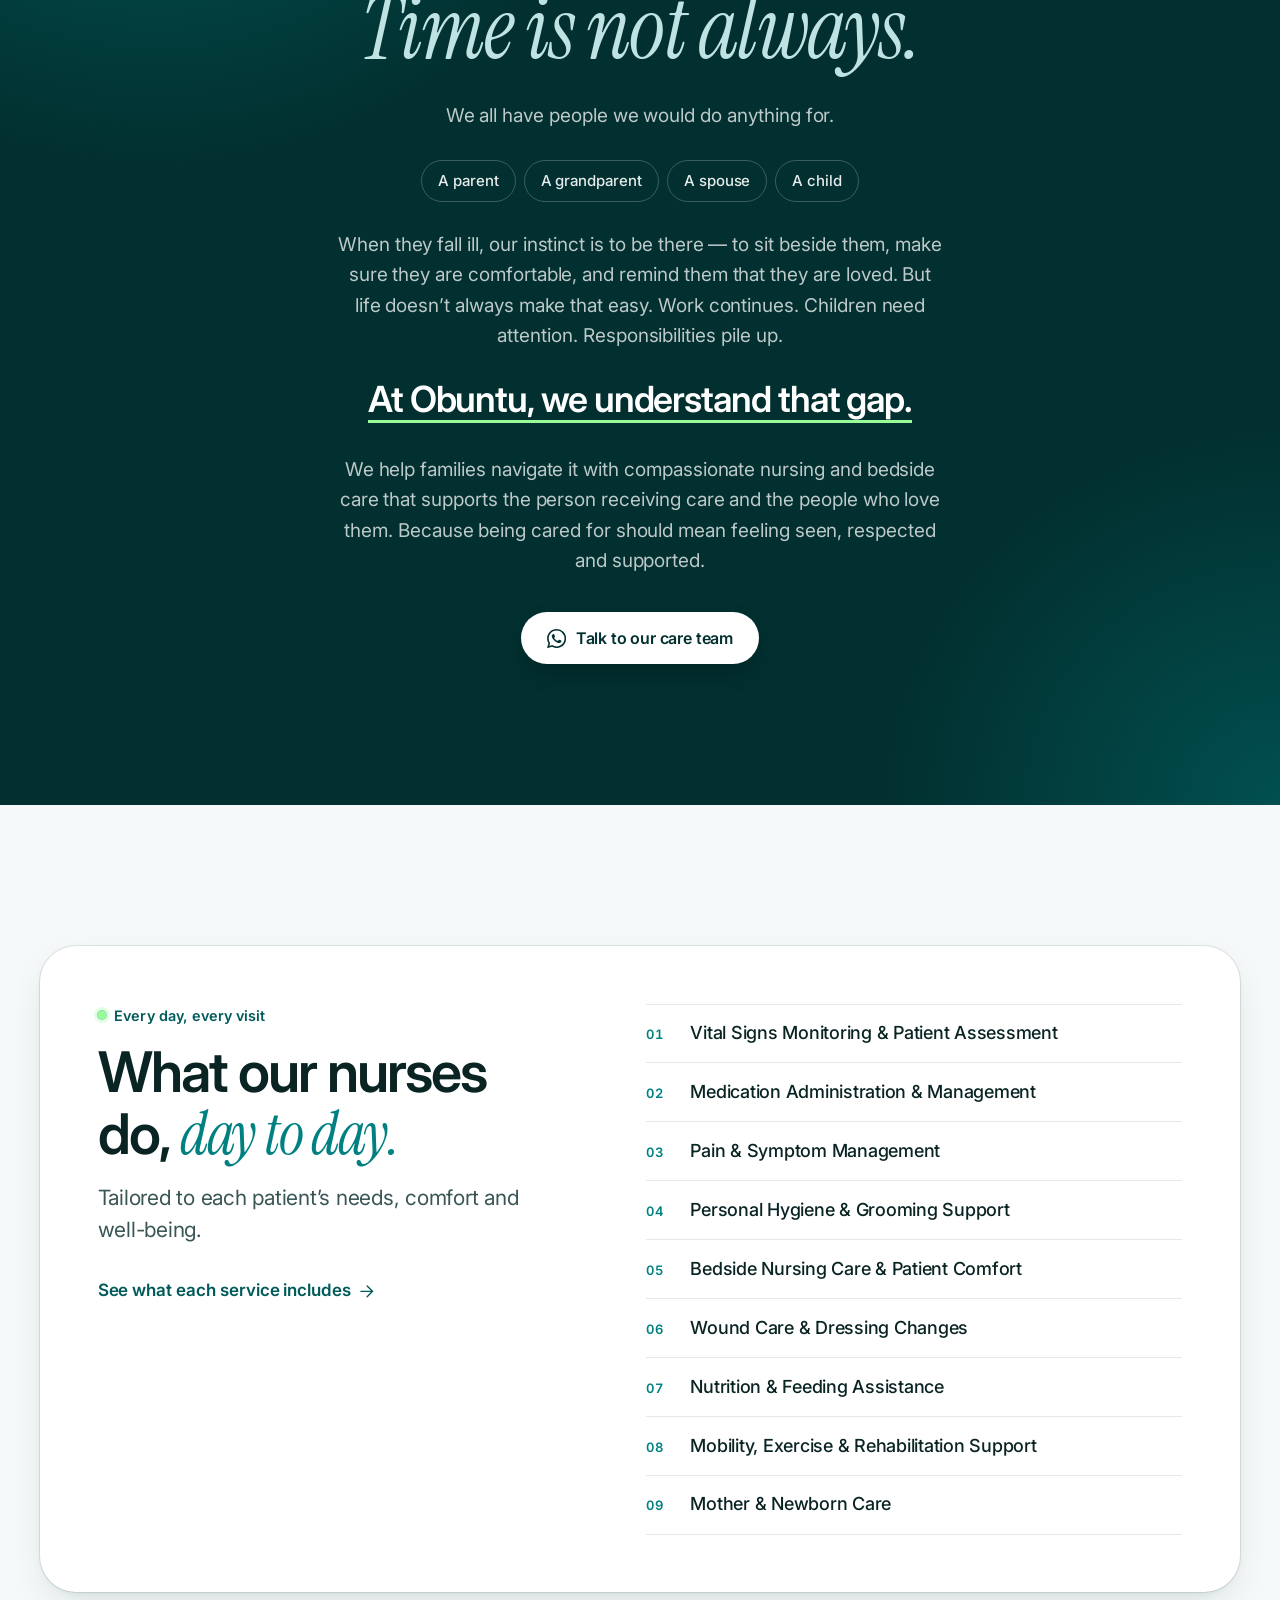
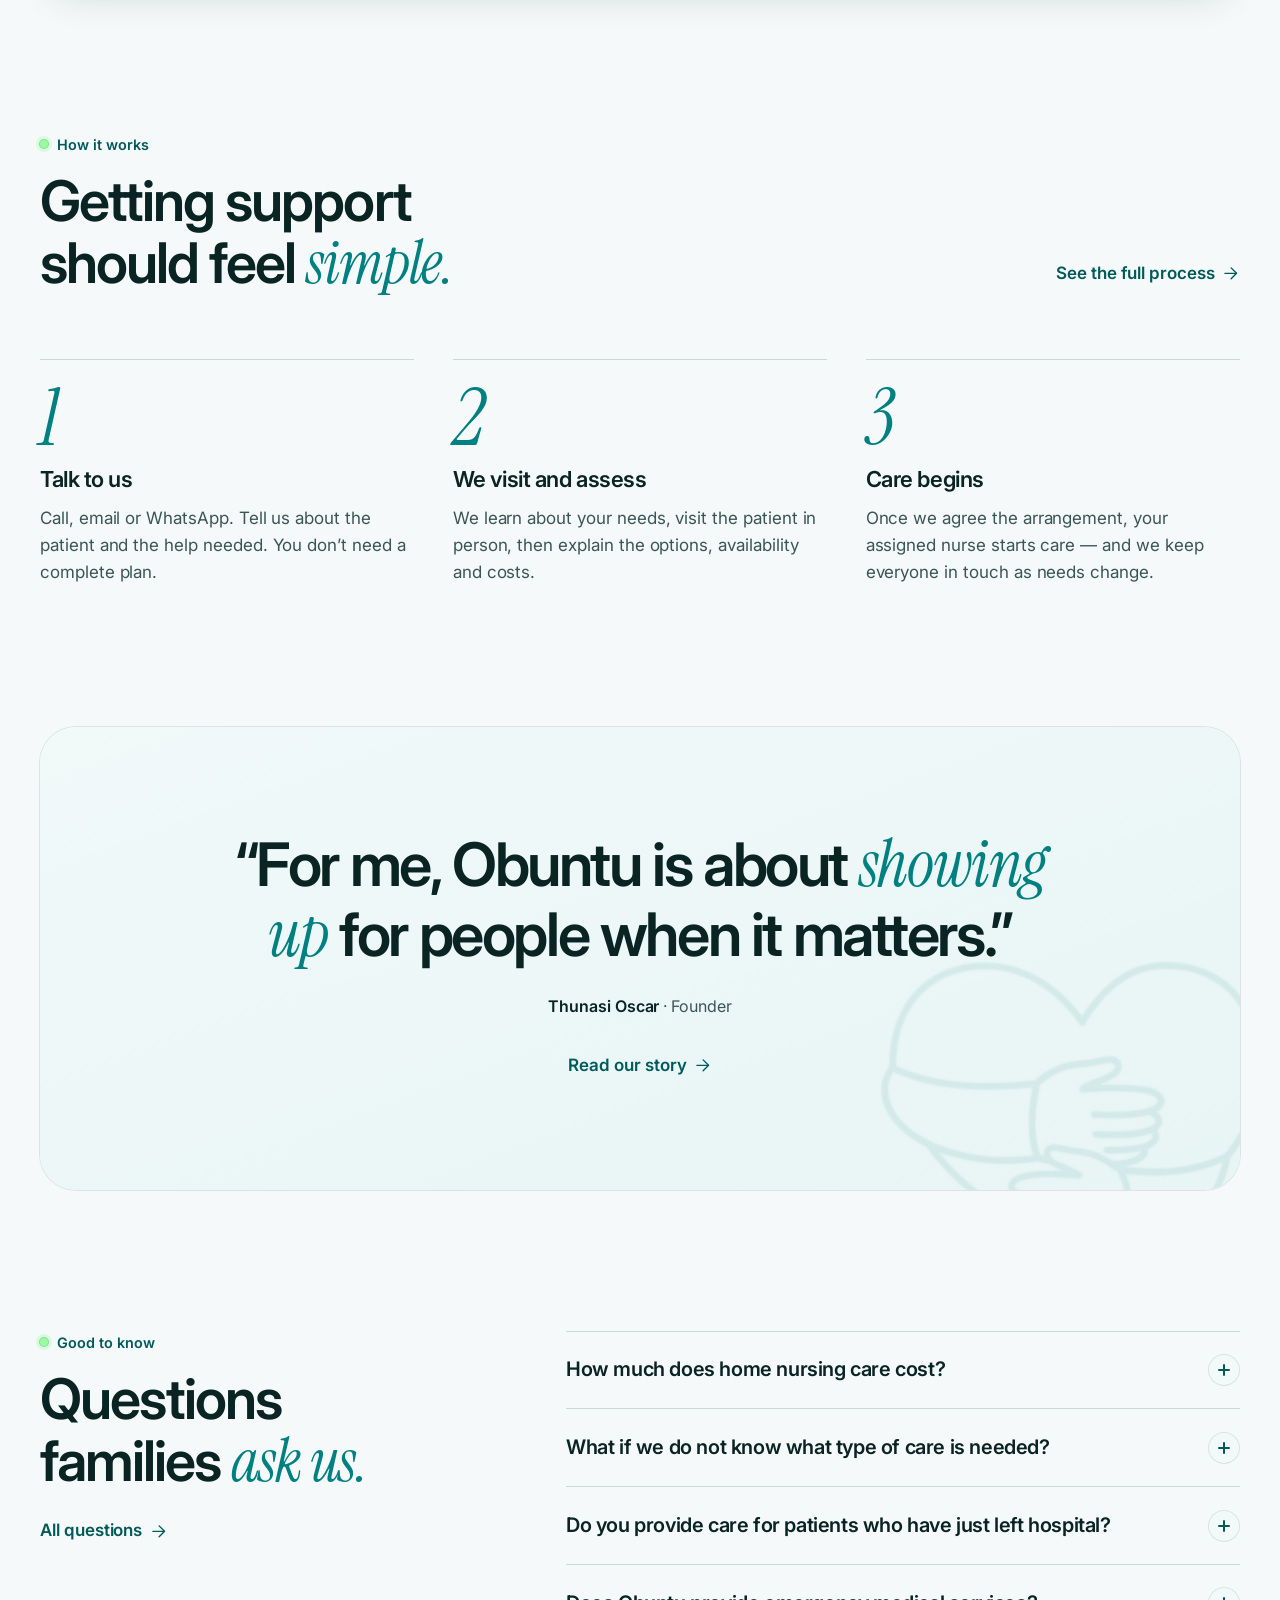
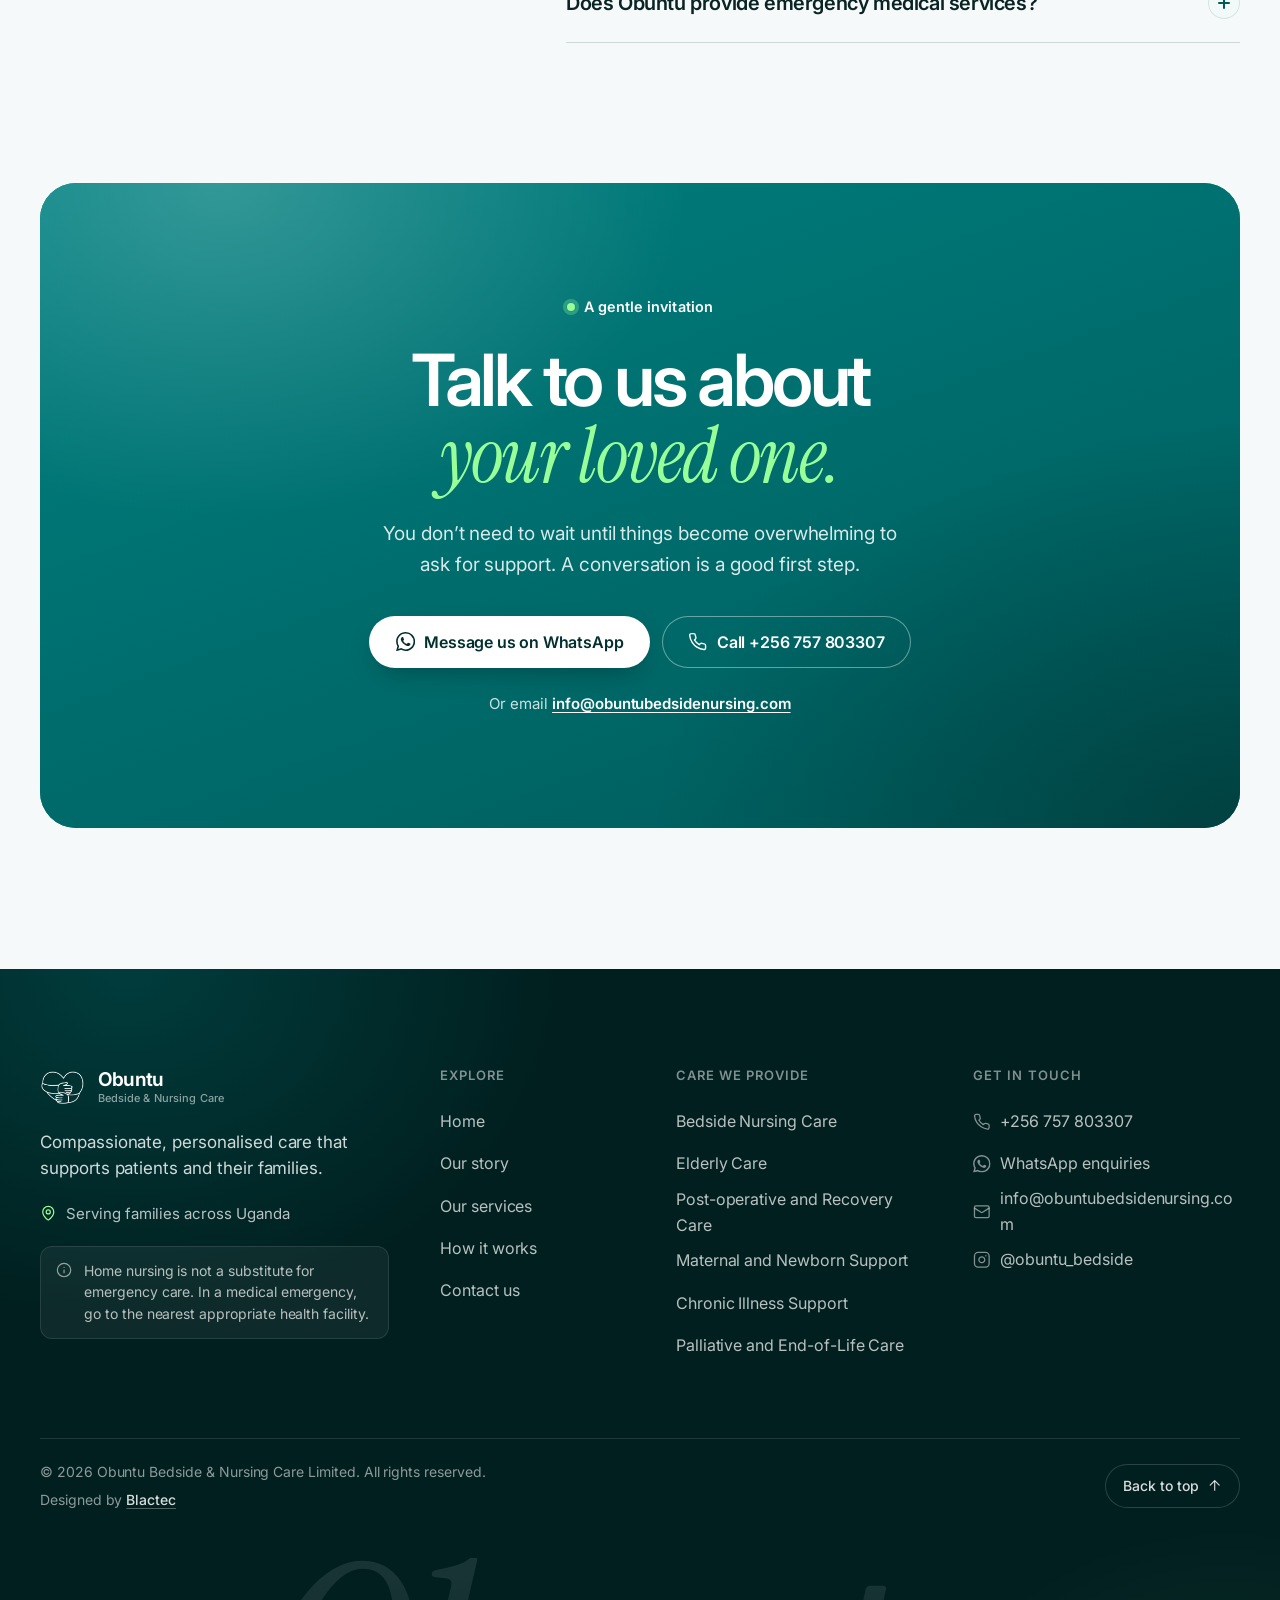
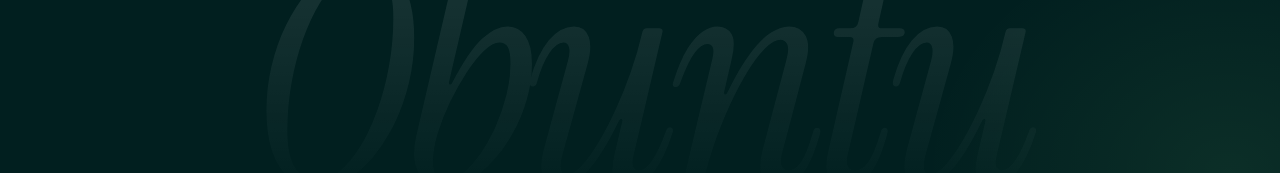
==== commit db2bc186: "Refactor code structure for improved readability and maintainability" ====
--- a/index.html
+++ b/index.html
@@ -28,7 +28,7 @@
 <script type="application/ld+json">{"@context": "https://schema.org", "@graph": [{"@type": ["LocalBusiness", "MedicalBusiness"], "@id": "https://obuntubedsidenursing.com/#business", "name": "Obuntu Bedside & Nursing Care Limited", "alternateName": "Obuntu Bedside & Nursing Care Uganda", "url": "https://obuntubedsidenursing.com/", "logo": "https://obuntubedsidenursing.com/assets/img/icon-192.png", "image": "https://obuntubedsidenursing.com/assets/img/og.jpg", "slogan": "Compassion in Care.", "description": "Skilled, empathetic nurses providing personalised bedside and home nursing care across Uganda — elderly care, post-operative recovery, maternal and newborn support, chronic illness support and palliative care.", "telephone": "+256757803307", "email": "info@obuntubedsidenursing.com", "address": {"@type": "PostalAddress", "addressCountry": "UG"}, "areaServed": {"@type": "Country", "name": "Uganda"}, "founder": {"@type": "Person", "name": "Thunasi Oscar"}, "sameAs": ["https://www.instagram.com/obuntu_bedside/"], "contactPoint": [{"@type": "ContactPoint", "telephone": "+256757803307", "contactType": "customer service", "areaServed": "UG", "availableLanguage": ["English"]}], "hasOfferCatalog": {"@type": "OfferCatalog", "name": "Home nursing services", "itemListElement": [{"@type": "Offer", "itemOffered": {"@type": "Service", "name": "Bedside Nursing Care", "description": "When a loved one is unwell or needs close attention, a compassionate and dependable nurse makes a meaningful difference. We provide professional bedside nursing for patients who need assistance, observation and personalised support in the comfort of their homes.", "areaServed": "Uganda", "provider": {"@id": "https://obuntubedsidenursing.com/#business"}}}, {"@type": "Offer", "itemOffered": {"@type": "Service", "name": "Elderly Care", "description": "Growing older should not mean losing the comfort, dignity and personal attention that make life meaningful. We support older adults who need help with daily activities, personal care and, where required, professional nursing at home.", "areaServed": "Uganda", "provider": {"@id": "https://obuntubedsidenursing.com/#business"}}}, {"@type": "Offer", "itemOffered": {"@type": "Service", "name": "Post-operative and Recovery Care", "description": "Returning home after surgery or hospitalisation is an important milestone, but recovery may need continued support and careful observation. We provide post-operative nursing at home to help patients follow their prescribed recovery plans.", "areaServed": "Uganda", "provider": {"@id": "https://obuntubedsidenursing.com/#business"}}}, {"@type": "Offer", "itemOffered": {"@type": "Service", "name": "Maternal and Newborn Support", "description": "A new baby brings joy, new responsibilities and a big period of adjustment for the whole family. We provide maternal and newborn nursing support at home, helping families through the postnatal period with greater confidence and peace of mind.", "areaServed": "Uganda", "provider": {"@id": "https://obuntubedsidenursing.com/#business"}}}, {"@type": "Offer", "itemOffered": {"@type": "Service", "name": "Chronic Illness Support", "description": "Living with a chronic illness can affect mobility, independence and daily routines. We provide personalised home nursing for people managing long-term health conditions, helping them receive appropriate care in familiar surroundings.", "areaServed": "Uganda", "provider": {"@id": "https://obuntubedsidenursing.com/#business"}}}, {"@type": "Offer", "itemOffered": {"@type": "Service", "name": "Palliative and End-of-Life Care", "description": "When someone is living with a serious or life-limiting illness, care becomes about more than treatment. Comfort, dignity and meaningful moments matter most. We provide compassionate palliative and end-of-life nursing, shaped around the individual’s needs and agreed care plan.", "areaServed": "Uganda", "provider": {"@id": "https://obuntubedsidenursing.com/#business"}}}]}}, {"@type": "WebSite", "@id": "https://obuntubedsidenursing.com/#website", "url": "https://obuntubedsidenursing.com/", "name": "Obuntu Bedside & Nursing Care", "publisher": {"@id": "https://obuntubedsidenursing.com/#business"}}]}</script>
 </head>
 <body id="top">
-<svg xmlns="http://www.w3.org/2000/svg" style="position:absolute;width:0;height:0;overflow:hidden" aria-hidden="true" focusable="false"><symbol id="i-arrow" viewBox="0 0 24 24"><path d="M5 12h14"/><path d="m13 5 7 7-7 7"/></symbol><symbol id="i-check" viewBox="0 0 24 24"><path d="M20 6 9 17l-5-5"/></symbol><symbol id="i-phone" viewBox="0 0 24 24"><path d="M22 16.92v3a2 2 0 0 1-2.18 2 19.79 19.79 0 0 1-8.63-3.07 19.5 19.5 0 0 1-6-6 19.79 19.79 0 0 1-3.07-8.67A2 2 0 0 1 4.11 2h3a2 2 0 0 1 2 1.72 12.84 12.84 0 0 0 .7 2.81 2 2 0 0 1-.45 2.11L8.09 9.91a16 16 0 0 0 6 6l1.27-1.27a2 2 0 0 1 2.11-.45 12.84 12.84 0 0 0 2.81.7A2 2 0 0 1 22 16.92z"/></symbol><symbol id="i-mail" viewBox="0 0 24 24"><rect width="20" height="16" x="2" y="4" rx="2"/><path d="m22 7-8.97 5.7a1.94 1.94 0 0 1-2.06 0L2 7"/></symbol><symbol id="i-chat" viewBox="0 0 24 24"><path d="M7.9 20A9 9 0 1 0 4 16.1L2 22Z"/></symbol><symbol id="i-instagram" viewBox="0 0 24 24"><rect width="20" height="20" x="2" y="2" rx="5" ry="5"/><path d="M16 11.37A4 4 0 1 1 12.63 8 4 4 0 0 1 16 11.37z"/><path d="M17.5 6.5h.01"/></symbol><symbol id="i-shield" viewBox="0 0 24 24"><path d="M20 13c0 5-3.5 7.5-7.66 8.95a1 1 0 0 1-.67-.01C7.5 20.5 4 18 4 13V6a1 1 0 0 1 1-1c2 0 4.5-1.2 6.24-2.72a1.17 1.17 0 0 1 1.52 0C14.51 3.81 17 5 19 5a1 1 0 0 1 1 1z"/><path d="m9 12 2 2 4-4"/></symbol><symbol id="i-clipboard" viewBox="0 0 24 24"><rect width="8" height="4" x="8" y="2" rx="1" ry="1"/><path d="M16 4h2a2 2 0 0 1 2 2v14a2 2 0 0 1-2 2H6a2 2 0 0 1-2-2V6a2 2 0 0 1 2-2h2"/><path d="m9 14 2 2 4-4"/></symbol><symbol id="i-users" viewBox="0 0 24 24"><path d="M16 21v-2a4 4 0 0 0-4-4H6a4 4 0 0 0-4 4v2"/><circle cx="9" cy="7" r="4"/><path d="M22 21v-2a4 4 0 0 0-3-3.87"/><path d="M16 3.13a4 4 0 0 1 0 7.75"/></symbol><symbol id="i-heart" viewBox="0 0 24 24"><path d="M19 14c1.49-1.46 3-3.21 3-5.5A5.5 5.5 0 0 0 16.5 3c-1.76 0-3 .5-4.5 2-1.5-1.5-2.74-2-4.5-2A5.5 5.5 0 0 0 2 8.5c0 2.3 1.5 4.05 3 5.5l7 7Z"/></symbol><symbol id="i-pin" viewBox="0 0 24 24"><path d="M20 10c0 6-8 12-8 12s-8-6-8-12a8 8 0 0 1 16 0Z"/><circle cx="12" cy="10" r="3"/></symbol><symbol id="i-whatsapp" viewBox="0 0 24 24"><path d="M17.472 14.382c-.297-.149-1.758-.867-2.03-.967-.273-.099-.471-.148-.67.15-.197.297-.767.966-.94 1.164-.173.199-.347.223-.644.075-.3-.15-1.263-.465-2.403-1.485-.888-.795-1.484-1.77-1.66-2.07-.174-.3-.019-.465.13-.615.136-.135.301-.345.451-.52.15-.18.2-.3.3-.5.1-.2.05-.375-.025-.525-.075-.149-.67-1.62-.916-2.215-.242-.58-.487-.5-.67-.51-.172-.01-.37-.01-.57-.01-.2 0-.52.074-.792.372-.272.297-1.04 1.016-1.04 2.479 0 1.462 1.065 2.875 1.213 3.074.149.198 2.095 3.2 5.076 4.487.709.306 1.262.489 1.694.625.712.227 1.36.195 1.871.118.571-.085 1.758-.719 2.006-1.413.248-.694.248-1.289.173-1.413-.074-.124-.272-.198-.57-.347m-5.421 7.403h-.004a9.87 9.87 0 01-5.031-1.378l-.361-.214-3.741.982.998-3.648-.235-.374a9.86 9.86 0 01-1.51-5.26c.001-5.45 4.436-9.884 9.888-9.884 2.64 0 5.122 1.03 6.988 2.898a9.825 9.825 0 012.893 6.994c-.003 5.45-4.437 9.884-9.885 9.884m8.413-18.297A11.815 11.815 0 0012.05 0C5.495 0 .16 5.335.157 11.892c0 2.096.547 4.142 1.588 5.945L.057 24l6.305-1.654a11.882 11.882 0 005.683 1.448h.005c6.554 0 11.89-5.335 11.893-11.893a11.821 11.821 0 00-3.48-8.413z"/></symbol><symbol id="i-info" viewBox="0 0 24 24"><circle cx="12" cy="12" r="10"/><path d="M12 16v-4"/><path d="M12 8h.01"/></symbol></svg>
+<svg xmlns="http://www.w3.org/2000/svg" style="position:absolute;width:0;height:0;overflow:hidden" aria-hidden="true" focusable="false"><symbol id="i-arrow" viewBox="0 0 24 24"><path d="M5 12h14"/><path d="m13 5 7 7-7 7"/></symbol><symbol id="i-check" viewBox="0 0 24 24"><path d="M20 6 9 17l-5-5"/></symbol><symbol id="i-phone" viewBox="0 0 24 24"><path d="M22 16.92v3a2 2 0 0 1-2.18 2 19.79 19.79 0 0 1-8.63-3.07 19.5 19.5 0 0 1-6-6 19.79 19.79 0 0 1-3.07-8.67A2 2 0 0 1 4.11 2h3a2 2 0 0 1 2 1.72 12.84 12.84 0 0 0 .7 2.81 2 2 0 0 1-.45 2.11L8.09 9.91a16 16 0 0 0 6 6l1.27-1.27a2 2 0 0 1 2.11-.45 12.84 12.84 0 0 0 2.81.7A2 2 0 0 1 22 16.92z"/></symbol><symbol id="i-mail" viewBox="0 0 24 24"><rect width="20" height="16" x="2" y="4" rx="2"/><path d="m22 7-8.97 5.7a1.94 1.94 0 0 1-2.06 0L2 7"/></symbol><symbol id="i-instagram" viewBox="0 0 24 24"><rect width="20" height="20" x="2" y="2" rx="5" ry="5"/><path d="M16 11.37A4 4 0 1 1 12.63 8 4 4 0 0 1 16 11.37z"/><path d="M17.5 6.5h.01"/></symbol><symbol id="i-shield" viewBox="0 0 24 24"><path d="M20 13c0 5-3.5 7.5-7.66 8.95a1 1 0 0 1-.67-.01C7.5 20.5 4 18 4 13V6a1 1 0 0 1 1-1c2 0 4.5-1.2 6.24-2.72a1.17 1.17 0 0 1 1.52 0C14.51 3.81 17 5 19 5a1 1 0 0 1 1 1z"/><path d="m9 12 2 2 4-4"/></symbol><symbol id="i-clipboard" viewBox="0 0 24 24"><rect width="8" height="4" x="8" y="2" rx="1" ry="1"/><path d="M16 4h2a2 2 0 0 1 2 2v14a2 2 0 0 1-2 2H6a2 2 0 0 1-2-2V6a2 2 0 0 1 2-2h2"/><path d="m9 14 2 2 4-4"/></symbol><symbol id="i-users" viewBox="0 0 24 24"><path d="M16 21v-2a4 4 0 0 0-4-4H6a4 4 0 0 0-4 4v2"/><circle cx="9" cy="7" r="4"/><path d="M22 21v-2a4 4 0 0 0-3-3.87"/><path d="M16 3.13a4 4 0 0 1 0 7.75"/></symbol><symbol id="i-heart" viewBox="0 0 24 24"><path d="M19 14c1.49-1.46 3-3.21 3-5.5A5.5 5.5 0 0 0 16.5 3c-1.76 0-3 .5-4.5 2-1.5-1.5-2.74-2-4.5-2A5.5 5.5 0 0 0 2 8.5c0 2.3 1.5 4.05 3 5.5l7 7Z"/></symbol><symbol id="i-pin" viewBox="0 0 24 24"><path d="M20 10c0 6-8 12-8 12s-8-6-8-12a8 8 0 0 1 16 0Z"/><circle cx="12" cy="10" r="3"/></symbol><symbol id="i-whatsapp" viewBox="0 0 24 24"><path d="M17.472 14.382c-.297-.149-1.758-.867-2.03-.967-.273-.099-.471-.148-.67.15-.197.297-.767.966-.94 1.164-.173.199-.347.223-.644.075-.3-.15-1.263-.465-2.403-1.485-.888-.795-1.484-1.77-1.66-2.07-.174-.3-.019-.465.13-.615.136-.135.301-.345.451-.52.15-.18.2-.3.3-.5.1-.2.05-.375-.025-.525-.075-.149-.67-1.62-.916-2.215-.242-.58-.487-.5-.67-.51-.172-.01-.37-.01-.57-.01-.2 0-.52.074-.792.372-.272.297-1.04 1.016-1.04 2.479 0 1.462 1.065 2.875 1.213 3.074.149.198 2.095 3.2 5.076 4.487.709.306 1.262.489 1.694.625.712.227 1.36.195 1.871.118.571-.085 1.758-.719 2.006-1.413.248-.694.248-1.289.173-1.413-.074-.124-.272-.198-.57-.347m-5.421 7.403h-.004a9.87 9.87 0 01-5.031-1.378l-.361-.214-3.741.982.998-3.648-.235-.374a9.86 9.86 0 01-1.51-5.26c.001-5.45 4.436-9.884 9.888-9.884 2.64 0 5.122 1.03 6.988 2.898a9.825 9.825 0 012.893 6.994c-.003 5.45-4.437 9.884-9.885 9.884m8.413-18.297A11.815 11.815 0 0012.05 0C5.495 0 .16 5.335.157 11.892c0 2.096.547 4.142 1.588 5.945L.057 24l6.305-1.654a11.882 11.882 0 005.683 1.448h.005c6.554 0 11.89-5.335 11.893-11.893a11.821 11.821 0 00-3.48-8.413z"/></symbol><symbol id="i-info" viewBox="0 0 24 24"><circle cx="12" cy="12" r="10"/><path d="M12 16v-4"/><path d="M12 8h.01"/></symbol></svg>
 <a class="skip" href="#main">Skip to content</a>
 <header class="nav" data-nav>
   <div class="nav-pill">
@@ -38,7 +38,7 @@
     </a>
     <nav class="nav-links" aria-label="Primary"><a href="./about-us/">Our story</a><a href="./our-services/">Services</a><a href="./how-it-works/">How it works</a><a href="./contact-us/">Contact</a></nav>
     <div class="nav-actions">
-      <a class="btn btn-primary btn-sm nav-cta" href="https://wa.me/256757803307?text=Hello%20Obuntu%20Bedside%20Services" target="_blank" rel="noopener"><svg class="ic " aria-hidden="true"><use href="#i-chat"/></svg> Talk to us</a>
+      <a class="btn btn-primary btn-sm nav-cta" href="https://wa.me/256757803307?text=Hello%20Obuntu%20Bedside%20Services" target="_blank" rel="noopener"><svg class="ic ic-fill" aria-hidden="true"><use href="#i-whatsapp"/></svg> Talk to us</a>
       <button class="burger" type="button" aria-expanded="false" aria-controls="menu" aria-label="Open menu"><span></span><span></span></button>
     </div>
   </div>
@@ -46,7 +46,7 @@
 <div class="menu" id="menu" inert>
   <nav class="menu-links" aria-label="Mobile"><a href="./about-us/" style="--i:0">Our story<svg class="ic " aria-hidden="true"><use href="#i-arrow"/></svg></a><a href="./our-services/" style="--i:1">Services<svg class="ic " aria-hidden="true"><use href="#i-arrow"/></svg></a><a href="./how-it-works/" style="--i:2">How it works<svg class="ic " aria-hidden="true"><use href="#i-arrow"/></svg></a><a href="./contact-us/" style="--i:3">Contact<svg class="ic " aria-hidden="true"><use href="#i-arrow"/></svg></a></nav>
   <div class="menu-foot">
-    <a class="btn btn-primary" href="https://wa.me/256757803307?text=Hello%20Obuntu%20Bedside%20Services" target="_blank" rel="noopener"><svg class="ic " aria-hidden="true"><use href="#i-chat"/></svg> Talk to our care team</a>
+    <a class="btn btn-primary" href="https://wa.me/256757803307?text=Hello%20Obuntu%20Bedside%20Services" target="_blank" rel="noopener"><svg class="ic ic-fill" aria-hidden="true"><use href="#i-whatsapp"/></svg> Talk to our care team</a>
     <a class="btn btn-ghost" href="tel:+256757803307"><svg class="ic " aria-hidden="true"><use href="#i-phone"/></svg> Call +256 757 803307</a>
   </div>
 </div>
@@ -58,15 +58,21 @@
     <div class="hero-copy">
       <h1 class="display hero-title">When you can’t always be there, <em class="serif accent">we care.</em></h1>
       <p class="lede">Skilled, empathetic nurses at your loved one’s bedside — bringing comfort and dignity to patients, and peace of mind to families.</p>
-      <div class="cta-row" data-hide-actionbar>
-        <a class="btn btn-primary" href="https://wa.me/256757803307?text=Hello%20Obuntu%20Bedside%20Services" target="_blank" rel="noopener"><svg class="ic " aria-hidden="true"><use href="#i-chat"/></svg> Talk to our care team</a>
+      <div class="cta-row">
+        <a class="btn btn-primary" href="https://wa.me/256757803307?text=Hello%20Obuntu%20Bedside%20Services" target="_blank" rel="noopener"><svg class="ic ic-fill" aria-hidden="true"><use href="#i-whatsapp"/></svg> Talk to our care team</a>
         <a class="btn btn-ghost" href="./how-it-works/">See how it works <svg class="ic arrow" aria-hidden="true"><use href="#i-arrow"/></svg></a>
       </div>
       <p class="hero-note"><svg class="ic " aria-hidden="true"><use href="#i-phone"/></svg> Prefer to call? <a href="tel:+256757803307">+256 757 803307</a></p>
     </div>
     <figure class="hero-media">
       <div class="hero-card">
-        <img data-parallax src="./assets/img/hero.webp" width="1356" height="668" alt="A smiling nurse in blue scrubs comforting an older patient" fetchpriority="high" decoding="async">
+        <div class="hero-slides">
+        <img class="slide is-active" src="./assets/img/hero.webp" width="1356" height="668" alt="A smiling nurse in blue scrubs comforting an older patient" style="--pos:68% 40%;--pos-m:72% 40%" fetchpriority="high" decoding="async">
+        <img class="slide" src="./assets/img/elderly-care.webp" width="1024" height="682" alt="A nurse holding an older woman’s hands at home while a family member looks on" style="--pos:48% 40%;--pos-m:58% 40%" aria-hidden="true" loading="lazy" fetchpriority="low" decoding="async">
+        <img class="slide" src="./assets/img/recovery.webp" width="1100" height="734" alt="A nurse helping a woman on crutches walk safely at home" style="--pos:50% 40%;--pos-m:50% 40%" aria-hidden="true" loading="lazy" fetchpriority="low" decoding="async">
+        <img class="slide" src="./assets/img/consult.webp" width="1024" height="683" alt="A nurse explaining a care plan to an older couple on their sofa" style="--pos:50% 35%;--pos-m:50% 35%" aria-hidden="true" loading="lazy" fetchpriority="low" decoding="async">
+        </div>
+        <div class="hero-dots" role="group" aria-label="Hero photos"><button type="button" class="hero-dot is-active" aria-label="Show photo 1 of 4" aria-current="true"></button><button type="button" class="hero-dot" aria-label="Show photo 2 of 4"></button><button type="button" class="hero-dot" aria-label="Show photo 3 of 4"></button><button type="button" class="hero-dot" aria-label="Show photo 4 of 4"></button></div>
       </div>
       <div class="chip glass chip-a" data-chip>
         <span class="chip-ic"><svg class="ic " aria-hidden="true"><use href="#i-clipboard"/></svg></span>
@@ -134,7 +140,7 @@
       <p data-reveal>When they fall ill, our instinct is to be there — to sit beside them, make sure they are comfortable, and remind them that they are loved. But life doesn’t always make that easy. Work continues. Children need attention. Responsibilities pile up.</p>
       <p class="gap" data-reveal>At Obuntu, we understand that gap.</p>
       <p data-reveal>We help families navigate it with compassionate nursing and bedside care that supports the person receiving care and the people who love them. Because being cared for should mean feeling seen, respected and supported.</p>
-      <a class="btn btn-light" data-reveal href="https://wa.me/256757803307?text=Hello%20Obuntu%20Bedside%20Services" target="_blank" rel="noopener"><svg class="ic " aria-hidden="true"><use href="#i-chat"/></svg> Talk to our care team</a>
+      <a class="btn btn-light" data-reveal href="https://wa.me/256757803307?text=Hello%20Obuntu%20Bedside%20Services" target="_blank" rel="noopener"><svg class="ic ic-fill" aria-hidden="true"><use href="#i-whatsapp"/></svg> Talk to our care team</a>
     </div>
   </div>
 </section>
@@ -206,7 +212,7 @@
         <h2>Talk to us about <em class="serif">your loved one.</em></h2>
         <p>You don’t need to wait until things become overwhelming to ask for support. A conversation is a good first step.</p>
         <div class="cta-row">
-          <a class="btn btn-light" href="https://wa.me/256757803307?text=Hello%20Obuntu%20Bedside%20Services" target="_blank" rel="noopener"><svg class="ic " aria-hidden="true"><use href="#i-chat"/></svg> Message us on WhatsApp</a>
+          <a class="btn btn-light" href="https://wa.me/256757803307?text=Hello%20Obuntu%20Bedside%20Services" target="_blank" rel="noopener"><svg class="ic ic-fill" aria-hidden="true"><use href="#i-whatsapp"/></svg> Message us on WhatsApp</a>
           <a class="btn btn-outline-light" href="tel:+256757803307"><svg class="ic " aria-hidden="true"><use href="#i-phone"/></svg> Call +256 757 803307</a>
         </div>
         <p class="alt">Or email <a href="mailto:info@obuntubedsidenursing.com">info@obuntubedsidenursing.com</a></p>
@@ -216,10 +222,6 @@
 </section>
 
 </main>
-<div class="actionbar" data-actionbar>
-  <a class="btn btn-primary" href="https://wa.me/256757803307?text=Hello%20Obuntu%20Bedside%20Services" target="_blank" rel="noopener"><svg class="ic " aria-hidden="true"><use href="#i-chat"/></svg> WhatsApp us</a>
-  <a class="btn btn-ghost" href="tel:+256757803307"><svg class="ic " aria-hidden="true"><use href="#i-phone"/></svg> Call</a>
-</div>
 <footer class="footer on-dark">
   <div class="container footer-inner">
     <div class="footer-grid">
@@ -253,7 +255,7 @@
         <h4>Get in touch</h4>
         <ul>
           <li><a href="tel:+256757803307"><svg class="ic " aria-hidden="true"><use href="#i-phone"/></svg> +256 757 803307</a></li>
-          <li><a href="https://wa.me/256757803307?text=Hello%20Obuntu%20Bedside%20Services" target="_blank" rel="noopener"><svg class="ic " aria-hidden="true"><use href="#i-chat"/></svg> WhatsApp enquiries</a></li>
+          <li><a href="https://wa.me/256757803307?text=Hello%20Obuntu%20Bedside%20Services" target="_blank" rel="noopener"><svg class="ic ic-fill" aria-hidden="true"><use href="#i-whatsapp"/></svg> WhatsApp enquiries</a></li>
           <li><a href="mailto:info@obuntubedsidenursing.com"><svg class="ic " aria-hidden="true"><use href="#i-mail"/></svg> info@obuntubedsidenursing.com</a></li>
           <li><a href="https://www.instagram.com/obuntu_bedside/" target="_blank" rel="noopener"><svg class="ic " aria-hidden="true"><use href="#i-instagram"/></svg> @obuntu_bedside</a></li>
         </ul>
@@ -269,10 +271,10 @@
   </div>
   <span class="footer-mark" aria-hidden="true">Obuntu</span>
 </footer>
-<a class="wa-float" data-wa-float href="https://wa.me/256757803307?text=Hello%20Obuntu%20Bedside%20Services" target="_blank" rel="noopener" aria-label="Chat with Obuntu on WhatsApp">
-  <svg class="ic ic-fill" aria-hidden="true"><use href="#i-whatsapp"/></svg>
-  <span class="wa-float-label">Chat on WhatsApp</span>
-</a>
+<div class="fab" data-fab>
+  <a class="fab-call" href="tel:+256757803307" aria-label="Call Obuntu on +256 757 803307"><svg class="ic " aria-hidden="true"><use href="#i-phone"/></svg></a>
+  <a class="fab-wa" href="https://wa.me/256757803307?text=Hello%20Obuntu%20Bedside%20Services" target="_blank" rel="noopener" aria-label="Chat with Obuntu on WhatsApp" title="Chat on WhatsApp"><svg class="ic ic-fill" aria-hidden="true"><use href="#i-whatsapp"/></svg></a>
+</div>
 <script src="./assets/js/main.js" defer></script>
 </body>
 </html>
--- a/assets/css/styles.css
+++ b/assets/css/styles.css
@@ -198,10 +198,10 @@
   box-shadow: 0 12px 40px -14px rgba(1, 31, 31, 0.4);
 }
 @media (prefers-reduced-transparency: reduce) {
-  .glass, .nav-pill, .actionbar, .menu { background: #fff !important; -webkit-backdrop-filter: none !important; backdrop-filter: none !important; }
+  .glass, .nav-pill, .menu { background: #fff !important; -webkit-backdrop-filter: none !important; backdrop-filter: none !important; }
 }
 @media (prefers-contrast: more) {
-  .glass, .nav-pill, .actionbar { background: #fff; border-color: var(--ink); }
+  .glass, .nav-pill { background: #fff; border-color: var(--ink); }
   .eyebrow, .link-arrow { color: var(--teal-800); }
 }
 
@@ -276,43 +276,33 @@
 }
 @media (max-width: 380px) { .brand-text small { display: none; } }
 
-/* ---------- Floating WhatsApp button (tablet/desktop; phones use the action bar) ---------- */
+/* ---------- Floating contact buttons: WhatsApp (all screens) + Call (phones) ---------- */
 .ic-fill { fill: currentColor; stroke: none; }
-.wa-float {
-  display: none; position: fixed; z-index: 45; right: max(24px, env(safe-area-inset-right)); bottom: max(24px, env(safe-area-inset-bottom));
-  align-items: center; height: 60px; padding: 0 18px; border-radius: 999px; background: var(--teal); color: #fff;
-  box-shadow: 0 1px 0 rgba(255, 255, 255, 0.2) inset, 0 -1px 0 rgba(0, 0, 0, 0.12) inset, 0 16px 34px -10px rgba(0, 128, 128, 0.65), 0 0 0 4px rgba(255, 255, 255, 0.9);
+:root { --wa: #25d366; --wa-600: #1ebe5a; }
+.fab {
+  position: fixed; z-index: 45; right: max(16px, env(safe-area-inset-right)); bottom: max(16px, env(safe-area-inset-bottom));
+  display: flex; flex-direction: column; align-items: center; gap: 12px;
   animation: rise 700ms var(--ease-out) 900ms backwards;
-  transition: transform 420ms var(--ease-drawer), opacity 240ms var(--ease-out), visibility 0s, background-color 200ms ease;
-}
-.wa-float .ic { width: 26px; height: 26px; }
-.wa-float-label {
-  max-width: 0; overflow: hidden; white-space: nowrap; font-weight: 600; font-size: 0.9375rem; opacity: 0;
-  transition: max-width 360ms var(--ease-out), margin 360ms var(--ease-out), opacity 240ms var(--ease-out);
-}
-.wa-float:focus-visible .wa-float-label { max-width: 11rem; margin-left: 10px; opacity: 1; }
+  transition: transform 420ms var(--ease-drawer), opacity 240ms var(--ease-out), visibility 0s;
+}
+.fab.is-hidden {
+  transform: translateY(140%); opacity: 0; visibility: hidden; pointer-events: none;
+  transition: transform 420ms var(--ease-drawer), opacity 240ms var(--ease-out), visibility 0s linear 420ms;
+}
+.fab a { display: grid; place-items: center; border-radius: 50%; color: #fff; transition: transform 200ms var(--ease-out), background-color 200ms ease; }
+.fab a:active { transform: scale(0.94); }
+.fab-wa { width: 58px; height: 58px; background: var(--wa); box-shadow: 0 10px 24px -6px rgba(37, 211, 102, 0.6), 0 2px 8px rgba(0, 0, 0, 0.2); }
+.fab-wa .ic { width: 32px; height: 32px; }
+.fab-call { width: 48px; height: 48px; background: var(--teal); box-shadow: 0 10px 22px -8px rgba(0, 128, 128, 0.6), 0 2px 6px rgba(0, 0, 0, 0.15); }
+.fab-call .ic { width: 22px; height: 22px; }
 @media (hover: hover) and (pointer: fine) {
-  .wa-float:hover { background: var(--teal-600); }
-  .wa-float:hover .wa-float-label { max-width: 11rem; margin-left: 10px; opacity: 1; }
-}
-.wa-float:active { transform: scale(0.96); }
-.wa-float.is-hidden { transform: translateY(140%); opacity: 0; visibility: hidden; pointer-events: none; transition: transform 420ms var(--ease-drawer), opacity 240ms var(--ease-out), visibility 0s linear 420ms; }
-@media (min-width: 761px) { .wa-float { display: inline-flex; } }
-@media (prefers-contrast: more) { .wa-float { background: var(--teal-800); } }
-
-/* ---------- Mobile action bar ---------- */
-.actionbar {
-  display: none; position: fixed; z-index: 45; left: max(12px, env(safe-area-inset-left)); right: max(12px, env(safe-area-inset-right));
-  bottom: max(12px, env(safe-area-inset-bottom)); gap: 8px; padding: 8px; border-radius: 999px;
-  background: rgba(255, 255, 255, 0.78);
-  -webkit-backdrop-filter: blur(22px) saturate(180%); backdrop-filter: blur(22px) saturate(180%);
-  box-shadow: 0 0 0 1px rgba(2, 47, 47, 0.08), 0 18px 40px -12px rgba(2, 47, 47, 0.35);
-  transition: transform 420ms var(--ease-drawer), opacity 240ms var(--ease-out);
-}
-.actionbar .btn { flex: 1; --h: 48px; padding-inline: 1rem; }
-.actionbar.is-hidden { transform: translateY(140%); opacity: 0; pointer-events: none; }
-@media (max-width: 760px) {
-  .actionbar { display: flex; }
+  .fab-wa:hover { background: var(--wa-600); transform: scale(1.06); }
+  .fab-call:hover { background: var(--teal-600); transform: scale(1.06); }
+}
+@media (min-width: 761px) {
+  .fab { right: max(24px, env(safe-area-inset-right)); bottom: max(24px, env(safe-area-inset-bottom)); }
+  .fab-call { display: none; }
+  .fab-wa { width: 62px; height: 62px; }
 }
 
 /* ---------- Hero ---------- */
@@ -340,11 +330,32 @@
   background: linear-gradient(150deg, rgba(0, 128, 128, 0.16), rgba(152, 255, 152, 0.32));
 }
 .hero-card {
-  position: relative; border-radius: var(--r-xl); overflow: hidden; aspect-ratio: 11 / 10;
+  position: relative; border-radius: var(--r-xl); overflow: hidden; aspect-ratio: 6 / 5;
   background: var(--teal-100); box-shadow: var(--shadow-lg);
 }
-.hero-card > img { width: 100%; height: 100%; object-fit: cover; object-position: 68% 40%; transform: scale(1.06); }
-.hero-card::after { content: ""; position: absolute; inset: 0; background: linear-gradient(180deg, transparent 55%, rgba(1, 31, 31, 0.28)); pointer-events: none; }
+.hero-card { touch-action: pan-y; }
+.hero-slides { position: absolute; inset: 0; }
+.slide {
+  position: absolute; inset: 0; width: 100%; height: 100%; object-fit: cover; object-position: var(--pos, 50% 40%);
+  opacity: 0; transform: scale(1);
+  transition: opacity 1000ms ease, transform 0s linear 1000ms;
+}
+.slide.is-active { opacity: 1; transform: scale(1.04); transition: opacity 1000ms ease, transform 6600ms linear; }
+.hero-card::after {
+  content: ""; position: absolute; inset: 0; pointer-events: none;
+  background: linear-gradient(180deg, rgba(1, 31, 31, 0.3), transparent 22%), linear-gradient(180deg, transparent 55%, rgba(1, 31, 31, 0.28));
+}
+/* story-style progress bars: the active bar's fill drives the autoplay (see main.js) */
+.hero-dots { position: absolute; z-index: 3; top: 12px; left: 16px; right: 16px; display: flex; gap: 6px; }
+.hero-dot { position: relative; flex: 1; height: 20px; padding: 0; border: 0; background: none; cursor: pointer; }
+.hero-dot::before, .hero-dot::after { content: ""; position: absolute; left: 0; right: 0; top: 8px; height: 4px; border-radius: 999px; }
+.hero-dot::before { background: rgba(255, 255, 255, 0.4); }
+.hero-dot::after { background: #fff; transform: scaleX(0); transform-origin: left; }
+.hero-dot.is-done::after { transform: scaleX(1); }
+.hero-dot.is-active::after { animation: heroFill 5600ms linear forwards; }
+@keyframes heroFill { to { transform: scaleX(1); } }
+.hero-card.is-paused .hero-dot.is-active::after, .hero-card:active .hero-dot.is-active::after { animation-play-state: paused; }
+@media (hover: hover) and (pointer: fine) { .hero-media:hover .hero-dot.is-active::after, .hero-media:focus-within .hero-dot.is-active::after { animation-play-state: paused; } }
 .chip {
   position: absolute; z-index: 2; display: flex; align-items: center; gap: 12px; max-width: 300px; padding: 12px 18px 12px 12px; border-radius: 22px;
 }
@@ -357,14 +368,16 @@
 @media (min-width: 961px) and (max-width: 1180px) { .chip-b { display: none; } }
 @media (max-width: 960px) {
   .hero-grid { grid-template-columns: 1fr; gap: 44px; }
+  .hero-copy { align-items: center; text-align: center; }
+  .hero-copy .cta-row, .hero-note { justify-content: center; }
   .hero-card { aspect-ratio: 16 / 10; border-radius: var(--r-lg); }
   .hero-media::before { inset: 14px -8px -14px 8px; border-radius: var(--r-lg); }
   .chip-a { left: 12px; bottom: 12px; }
   .chip-b { right: 12px; bottom: 12px; }
 }
 @media (max-width: 760px) {
-  .hero-card { aspect-ratio: 4 / 5; }
-  .hero-card > img { object-position: 42% 50%; }
+  .hero-card { aspect-ratio: 5 / 4; }
+  .slide { object-position: var(--pos-m, 50% 40%); }
   .hero-media::before { display: none; }
   .chip-b { display: none; }
   .chip-a { right: 12px; max-width: none; }
@@ -631,8 +644,8 @@
 .incl { width: 100%; padding: 1.5rem; border-radius: var(--r-md); background: var(--surface); box-shadow: 0 0 0 1px var(--line); }
 .incl h3 { font-size: 0.8125rem; letter-spacing: 0.08em; text-transform: uppercase; color: var(--ink-3); margin-bottom: 0.9rem; font-weight: 600; }
 .incl ul { display: grid; grid-template-columns: 1fr 1fr; gap: 0.7rem 1.25rem; }
-.incl li { display: flex; gap: 0.6rem; align-items: flex-start; font-size: 0.975rem; line-height: 1.4; font-weight: 500; }
-.incl li .ic { width: 1.1em; height: 1.1em; margin-top: 0.15em; color: var(--teal); stroke-width: 2.25; }
+.incl li { display: flex; gap: 0.7rem; align-items: flex-start; font-size: 0.975rem; line-height: 1.4; font-weight: 500; }
+.incl li::before { content: ""; flex: none; width: 6px; height: 6px; margin-top: 0.55em; border-radius: 50%; background: var(--teal); }
 .row-note { font-size: 0.9375rem; color: var(--ink-3); line-height: 1.55; }
 .row-close { font-size: 1.0625rem; color: var(--ink-2); }
 @media (max-width: 900px) {
@@ -662,8 +675,12 @@
 .tcard p { color: var(--ink-2); font-size: 1rem; }
 @media (max-width: 900px) { .process { grid-template-columns: 1fr; } .process-aside { position: static; } }
 
-.partners { display: flex; flex-wrap: wrap; gap: 10px; margin-top: 1.75rem; }
-.partners li { padding: 12px 18px; border-radius: 999px; background: var(--surface); box-shadow: 0 0 0 1px var(--line); font-size: 0.9375rem; font-weight: 500; color: var(--ink-2); }
+.partners { display: grid; grid-template-columns: repeat(3, 1fr); gap: 14px; margin-top: 1.75rem; }
+.partner { display: grid; place-items: center; min-height: 132px; padding: 22px 28px; border-radius: var(--r-md); background: var(--surface); box-shadow: 0 0 0 1px var(--line); }
+.partner img { width: auto; height: auto; max-width: 100%; max-height: var(--lh, 56px); object-fit: contain; }
+.partner-text span { font-size: 1.0625rem; font-weight: 600; letter-spacing: -0.015em; line-height: 1.3; text-align: center; text-wrap: balance; color: var(--ink-2); }
+@media (max-width: 900px) { .partners { grid-template-columns: repeat(2, 1fr); } }
+@media (max-width: 520px) { .partners { grid-template-columns: 1fr; } .partner { min-height: 104px; } }
 
 /* About */
 .letter { display: grid; grid-template-columns: 0.8fr 1.2fr; gap: clamp(32px, 7vw, 112px); align-items: start; padding-bottom: var(--section-y); }
@@ -750,8 +767,10 @@
 
 /* ---------- Reduced motion ---------- */
 @media (prefers-reduced-motion: reduce) {
-  .hero-copy > *, .hero-card, .chip, .wa-float { animation: none; }
-  .wa-float, .wa-float-label { transition-duration: 0.01ms; }
+  .hero-copy > *, .hero-card, .chip, .fab { animation: none; }
+  .slide, .slide.is-active { transform: none; transition-duration: 0.01ms; transition-delay: 0s; }
+  .hero-dot.is-active::after { animation: none; transform: scaleX(1); }
+  .fab, .fab a { transition-duration: 0.01ms; }
   .js [data-reveal] { transform: none; transition: opacity 300ms ease; transition-delay: 0s; }
   .hero-card > img { transform: none; }
   .menu, .menu-links a { transform: none; }
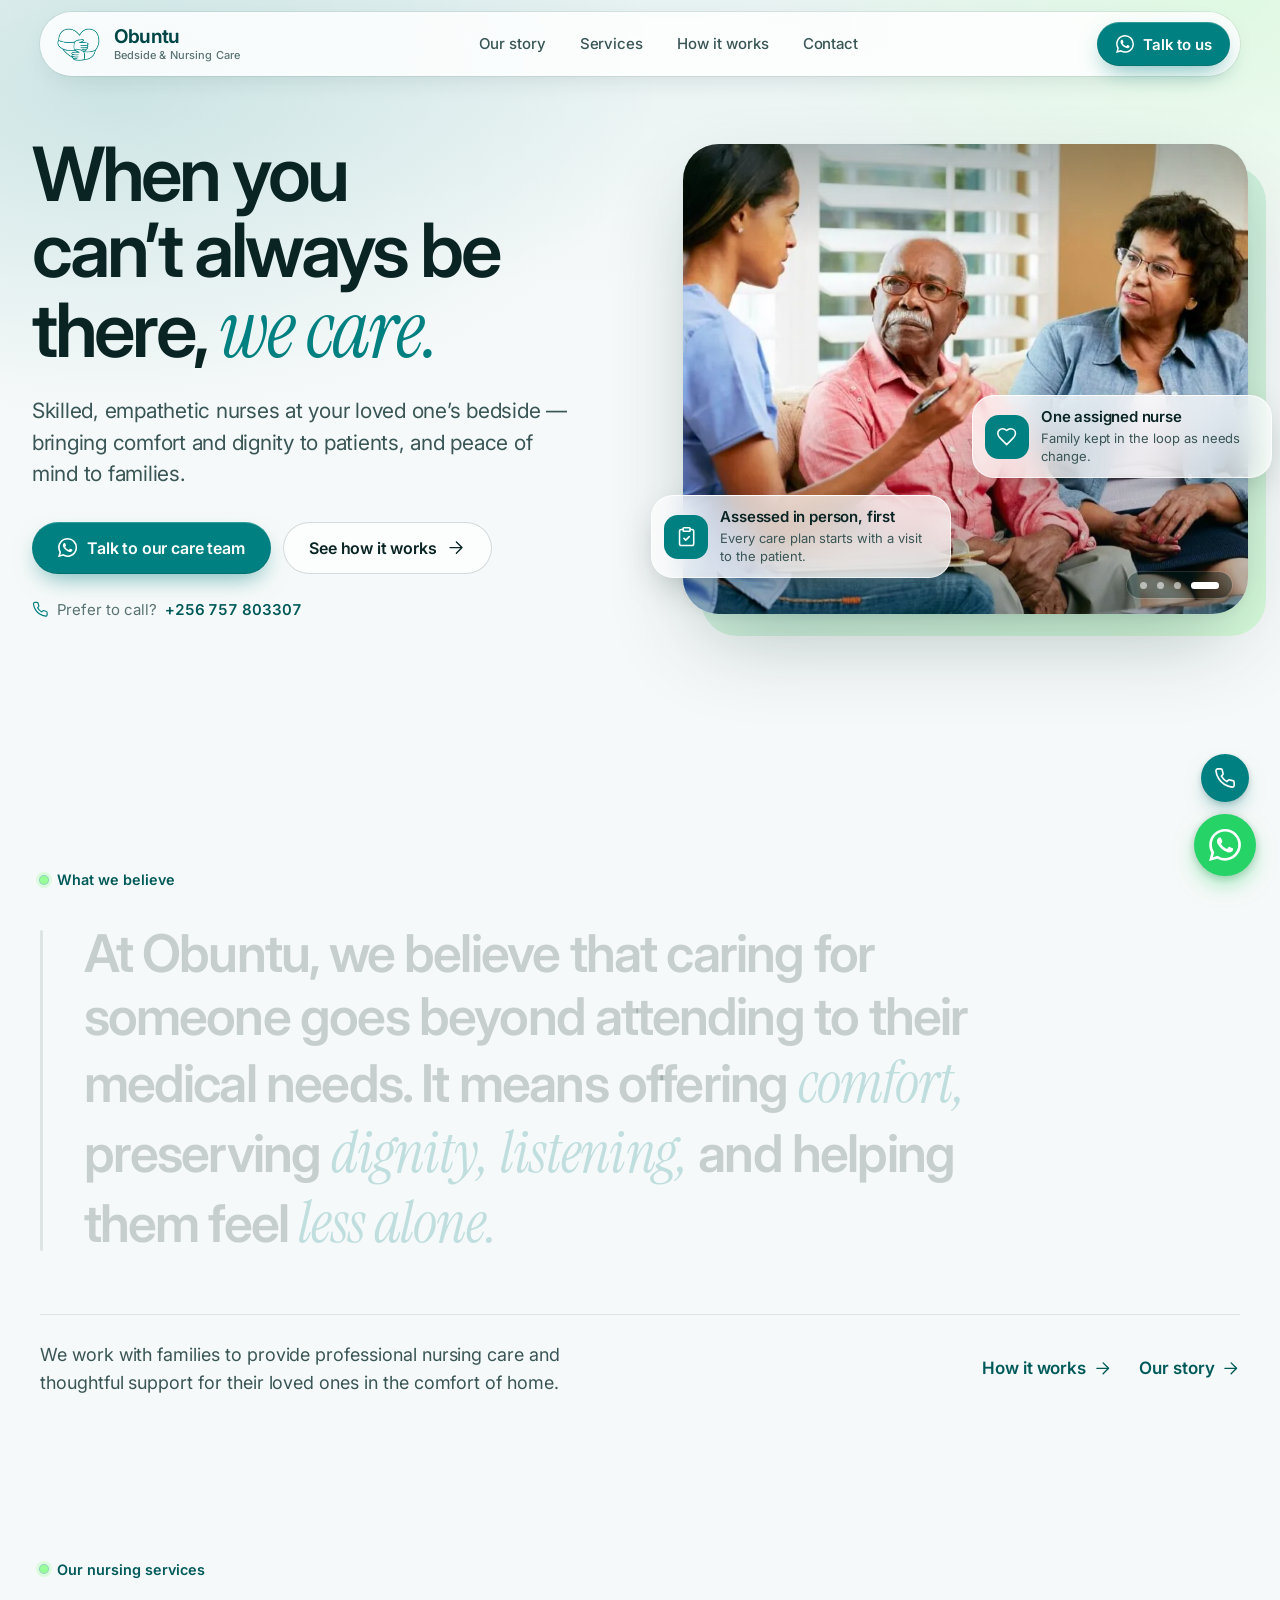
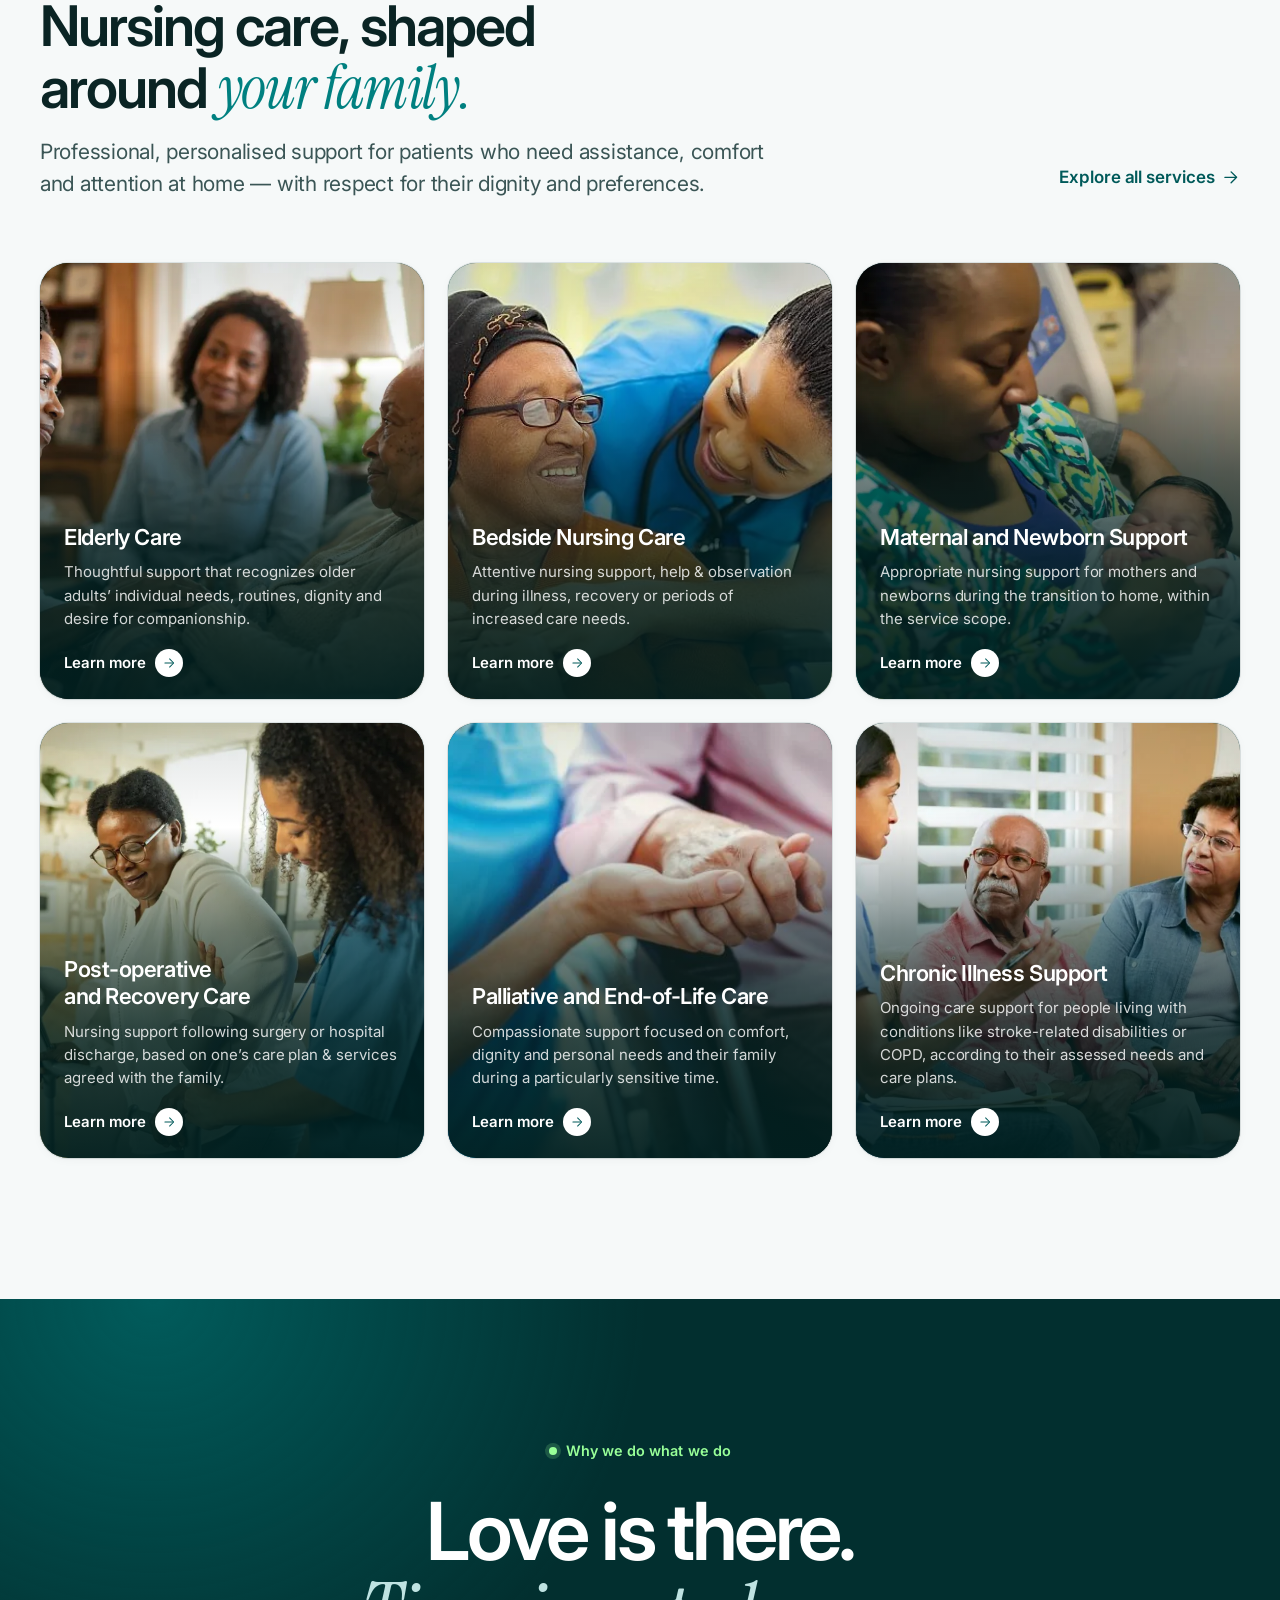
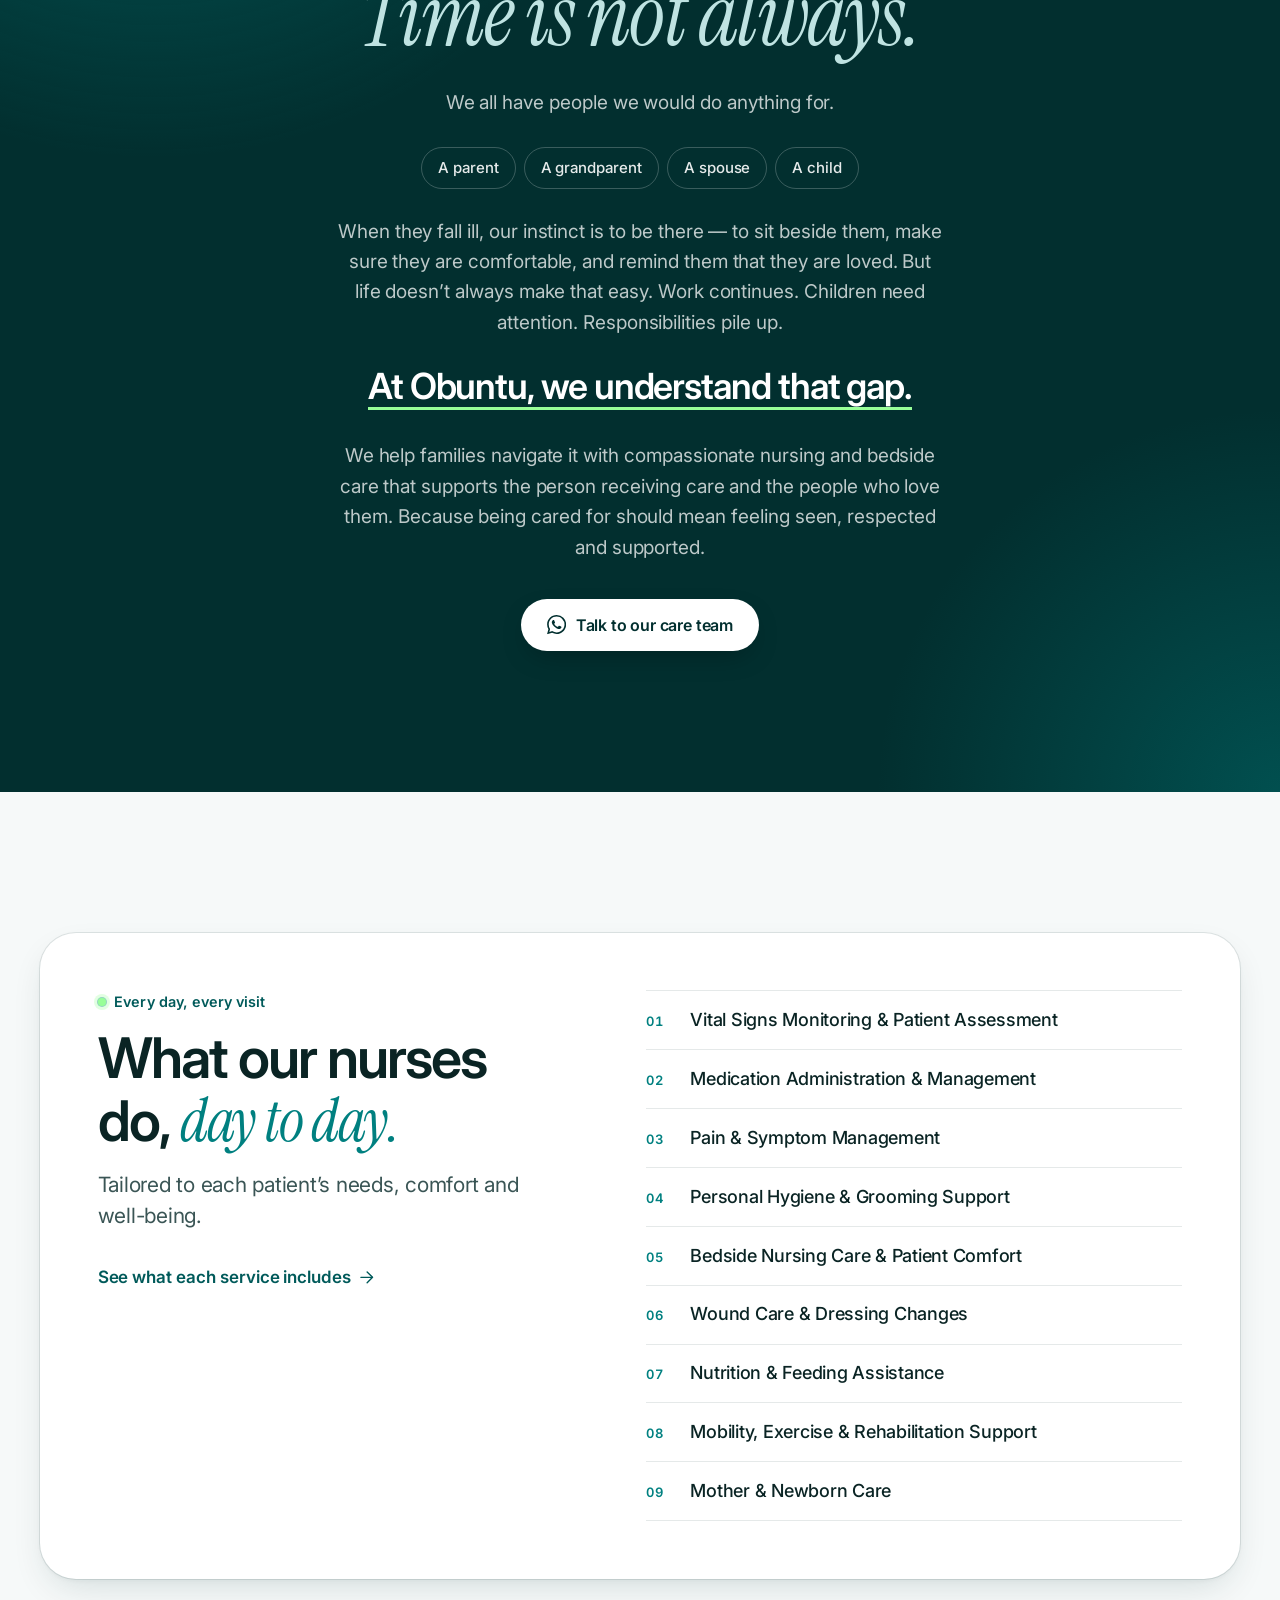
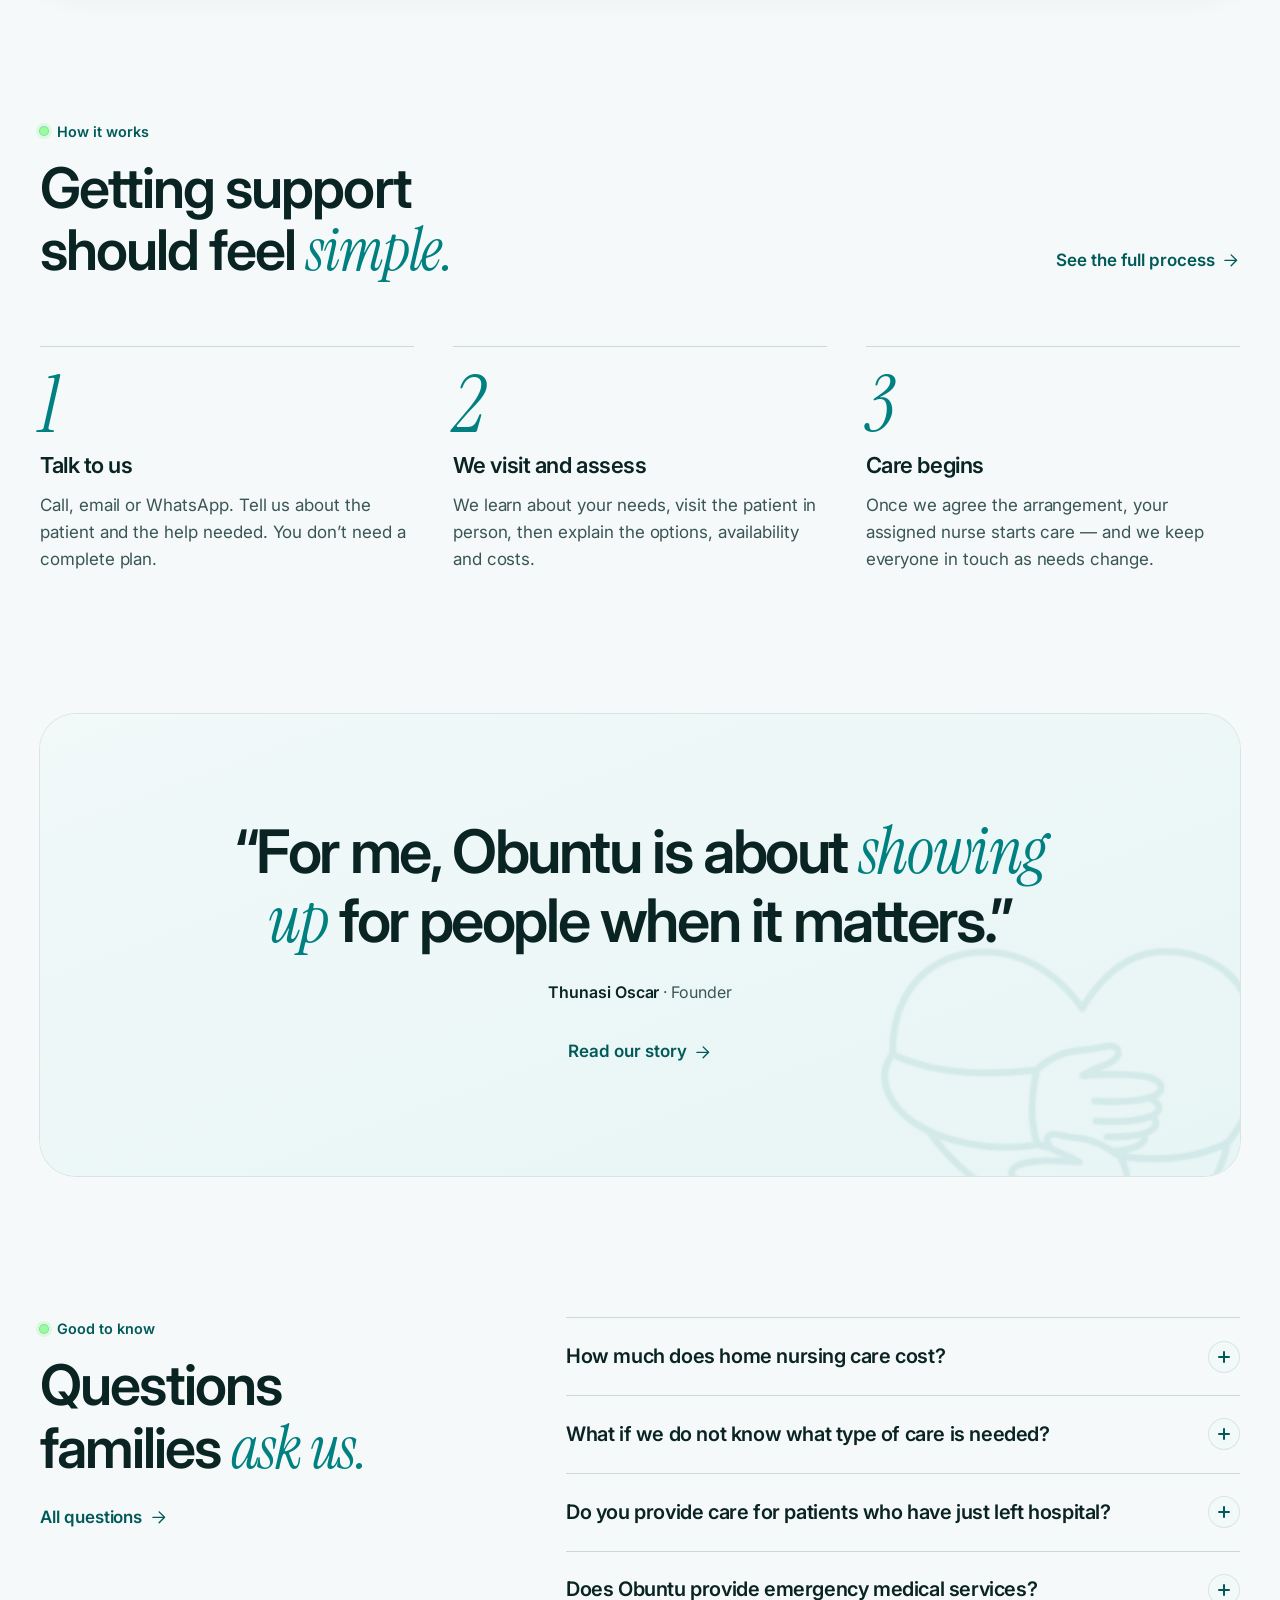
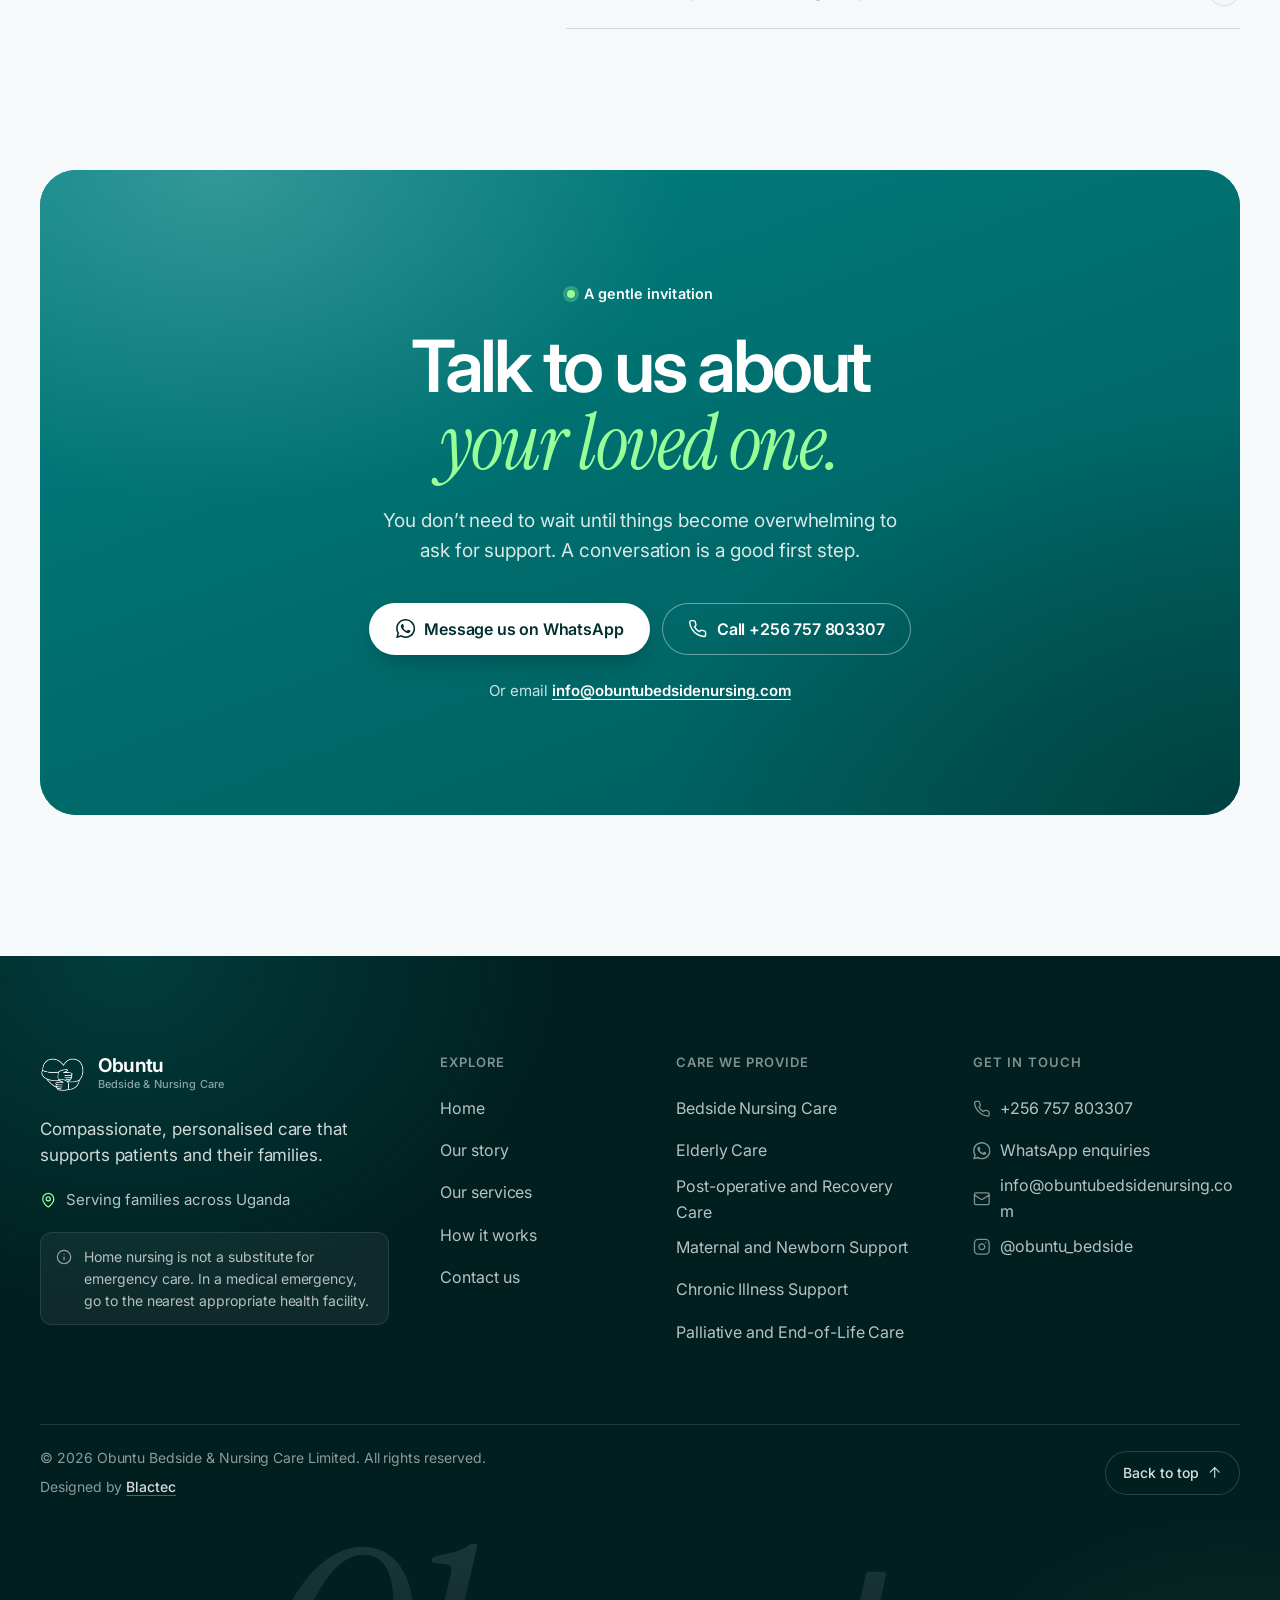
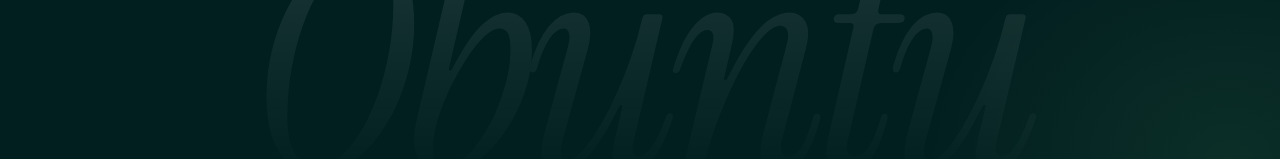
==== commit 571391bf: "Cleaned up" ====
--- a/index.html
+++ b/index.html
@@ -14,8 +14,16 @@
 <meta property="og:title" content="Obuntu Bedside &amp; Nursing Care | Compassionate Home Nursing in Uganda">
 <meta property="og:description" content="Skilled, empathetic nurses providing personalised bedside and home nursing across Uganda — elderly care, post-operative recovery, maternal &amp; newborn support and more. Talk to our care team.">
 <meta property="og:url" content="https://obuntubedsidenursing.com/">
-<meta property="og:image" content="https://obuntubedsidenursing.com/assets/img/og.jpg">
+<meta property="og:image" content="https://obuntubedsidenursing.com/assets/img/og-card.jpg">
+<meta property="og:image:type" content="image/jpeg">
+<meta property="og:image:width" content="1200">
+<meta property="og:image:height" content="630">
+<meta property="og:image:alt" content="Obuntu Bedside &amp; Nursing Care — when you can’t always be there, we care. A smiling nurse in blue scrubs with an older patient.">
+<meta property="og:locale" content="en_GB">
 <meta name="twitter:card" content="summary_large_image">
+<meta name="twitter:title" content="Obuntu Bedside &amp; Nursing Care | Compassionate Home Nursing in Uganda">
+<meta name="twitter:description" content="Skilled, empathetic nurses providing personalised bedside and home nursing across Uganda — elderly care, post-operative recovery, maternal &amp; newborn support and more. Talk to our care team.">
+<meta name="twitter:image" content="https://obuntubedsidenursing.com/assets/img/og-card.jpg">
 <link rel="icon" type="image/png" sizes="32x32" href="./assets/img/favicon-32.png">
 <link rel="apple-touch-icon" href="./assets/img/apple-touch-icon.png">
 <link rel="preconnect" href="https://fonts.googleapis.com">
@@ -72,7 +80,7 @@
         <img class="slide" src="./assets/img/recovery.webp" width="1100" height="734" alt="A nurse helping a woman on crutches walk safely at home" style="--pos:50% 40%;--pos-m:50% 40%" aria-hidden="true" loading="lazy" fetchpriority="low" decoding="async">
         <img class="slide" src="./assets/img/consult.webp" width="1024" height="683" alt="A nurse explaining a care plan to an older couple on their sofa" style="--pos:50% 35%;--pos-m:50% 35%" aria-hidden="true" loading="lazy" fetchpriority="low" decoding="async">
         </div>
-        <div class="hero-dots" role="group" aria-label="Hero photos"><button type="button" class="hero-dot is-active" aria-label="Show photo 1 of 4" aria-current="true"></button><button type="button" class="hero-dot" aria-label="Show photo 2 of 4"></button><button type="button" class="hero-dot" aria-label="Show photo 3 of 4"></button><button type="button" class="hero-dot" aria-label="Show photo 4 of 4"></button></div>
+        <div class="hero-dots" role="group" aria-label="Hero photos"><button type="button" class="hero-dot is-active" aria-label="Show photo 1 of 4" aria-current="true"><span class="hero-bar"></span></button><button type="button" class="hero-dot" aria-label="Show photo 2 of 4"><span class="hero-bar"></span></button><button type="button" class="hero-dot" aria-label="Show photo 3 of 4"><span class="hero-bar"></span></button><button type="button" class="hero-dot" aria-label="Show photo 4 of 4"><span class="hero-bar"></span></button></div>
       </div>
       <div class="chip glass chip-a" data-chip>
         <span class="chip-ic"><svg class="ic " aria-hidden="true"><use href="#i-clipboard"/></svg></span>
@@ -89,13 +97,22 @@
 <!-- STATEMENT -->
 <section class="statement">
   <div class="container">
-    <p class="statement-text" data-statement>At Obuntu, we believe that caring for someone goes beyond attending to their medical needs. It means offering comfort, preserving dignity, listening, and helping them feel less alone.</p>
-    <p class="statement-sub" data-reveal>We work with families to provide professional nursing care and thoughtful support for their loved ones in the comfort of home.</p>
+    <span class="eyebrow" data-reveal><span class="dot"></span>What we believe</span>
+    <div class="statement-body">
+      <p class="statement-text" data-statement>At Obuntu, we believe that caring for someone goes beyond attending to their medical needs. It means offering <em class="serif">comfort,</em> preserving <em class="serif">dignity,</em> <em class="serif">listening,</em> and helping them feel <em class="serif">less alone.</em></p>
+    </div>
+    <div class="statement-foot" data-reveal>
+      <p class="statement-sub">We work with families to provide professional nursing care and thoughtful support for their loved ones in the comfort of home.</p>
+      <div class="statement-links">
+        <a class="link-arrow" href="./how-it-works/">How it works <svg class="ic " aria-hidden="true"><use href="#i-arrow"/></svg></a>
+        <a class="link-arrow" href="./about-us/">Our story <svg class="ic " aria-hidden="true"><use href="#i-arrow"/></svg></a>
+      </div>
+    </div>
   </div>
 </section>
 
 <!-- SERVICES -->
-<section class="section" id="services" style="padding-top:clamp(40px,6vw,80px)">
+<section class="section section-tight" id="services">
   <div class="container">
     <div class="split-head">
       <div class="section-head" data-reveal>
@@ -163,7 +180,7 @@
 </section>
 
 <!-- HOW IT WORKS (teaser) -->
-<section class="section" style="padding-top:0">
+<section class="section section-flush">
   <div class="container">
     <div class="split-head">
       <div class="section-head" data-reveal>
@@ -181,7 +198,7 @@
 </section>
 
 <!-- FOUNDER QUOTE -->
-<section class="section" style="padding-top:0">
+<section class="section section-flush">
   <div class="container">
     <figure class="quote-band" data-reveal>
       <img class="mark" src="./assets/img/logo-mark-teal.png" alt="" width="352" height="258" loading="lazy">
@@ -193,7 +210,7 @@
 </section>
 
 <!-- FAQ -->
-<section class="section" style="padding-top:0">
+<section class="section section-flush">
   <div class="container faq-layout">
     <div class="section-head faq-aside" data-reveal>
       <span class="eyebrow"><span class="dot"></span>Good to know</span>
@@ -223,7 +240,7 @@
 
 </main>
 <footer class="footer on-dark">
-  <div class="container footer-inner">
+  <div class="container">
     <div class="footer-grid">
       <div class="footer-about">
         <a class="brand" href="./" aria-label="Obuntu — home">
--- a/assets/css/styles.css
+++ b/assets/css/styles.css
@@ -41,8 +41,10 @@
   --nav-h: 64px;
   --section-y: clamp(72px, 11vw, 148px);
 
+  --wa: #25d366;
+  --wa-600: #1ebe5a;
+
   --ease-out: cubic-bezier(0.23, 1, 0.32, 1);
-  --ease-in-out: cubic-bezier(0.77, 0, 0.175, 1);
   --ease-drawer: cubic-bezier(0.32, 0.72, 0, 1);
 
   --font: "Inter", ui-sans-serif, system-ui, -apple-system, "Segoe UI", Roboto, "Helvetica Neue", Arial, sans-serif;
@@ -117,14 +119,14 @@
   font-weight: 600;
   text-wrap: balance;
 }
-h2, .h2 {
+h2 {
   font-size: clamp(2rem, 1.2rem + 3.2vw, 3.5rem);
   line-height: 1.06;
   letter-spacing: -0.035em;
   font-weight: 600;
   text-wrap: balance;
 }
-h3, .h3 { font-size: 1.375rem; line-height: 1.25; letter-spacing: -0.02em; font-weight: 600; }
+h3 { font-size: 1.375rem; line-height: 1.25; letter-spacing: -0.02em; font-weight: 600; }
 p { text-wrap: pretty; }
 
 .lede {
@@ -136,7 +138,6 @@
 .serif { font-family: var(--serif); font-style: italic; font-weight: 400; letter-spacing: -0.02em; font-size: 1.08em; }
 .accent { color: var(--teal); }
 .muted { color: var(--ink-2); }
-.small { font-size: 0.9375rem; line-height: 1.55; letter-spacing: 0.002em; }
 .tnum { font-variant-numeric: tabular-nums; }
 
 .eyebrow {
@@ -152,6 +153,8 @@
 .container { width: min(var(--maxw), 100% - 2 * var(--gutter)); margin-inline: auto; }
 .container-wide { width: min(var(--maxw-wide), 100% - 2 * var(--gutter)); margin-inline: auto; }
 .section { padding-block: var(--section-y); }
+.section-flush { padding-top: 0; }
+.section-tight { padding-top: clamp(40px, 6vw, 80px); }
 .section-head { display: flex; flex-direction: column; gap: 1rem; max-width: 46rem; }
 .section-head.center { align-items: center; text-align: center; margin-inline: auto; }
 .split-head { display: flex; align-items: flex-end; justify-content: space-between; gap: 1.5rem 3rem; flex-wrap: wrap; }
@@ -185,6 +188,7 @@
 }
 
 .link-arrow { display: inline-flex; align-items: center; gap: 0.4rem; font-weight: 600; color: var(--teal-700); min-height: 44px; }
+.link-arrow-inline { display: inline; } /* a .link-arrow sitting inside a sentence */
 .link-arrow .ic { width: 1.1em; height: 1.1em; transition: transform 240ms var(--ease-out); }
 @media (hover: hover) and (pointer: fine) { .link-arrow:hover .ic { transform: translateX(3px); } }
 
@@ -278,7 +282,6 @@
 
 /* ---------- Floating contact buttons: WhatsApp (all screens) + Call (phones) ---------- */
 .ic-fill { fill: currentColor; stroke: none; }
-:root { --wa: #25d366; --wa-600: #1ebe5a; }
 .fab {
   position: fixed; z-index: 45; right: max(16px, env(safe-area-inset-right)); bottom: max(16px, env(safe-area-inset-bottom));
   display: flex; flex-direction: column; align-items: center; gap: 12px;
@@ -330,10 +333,9 @@
   background: linear-gradient(150deg, rgba(0, 128, 128, 0.16), rgba(152, 255, 152, 0.32));
 }
 .hero-card {
-  position: relative; border-radius: var(--r-xl); overflow: hidden; aspect-ratio: 6 / 5;
+  position: relative; border-radius: var(--r-xl); overflow: hidden; aspect-ratio: 6 / 5; touch-action: pan-y;
   background: var(--teal-100); box-shadow: var(--shadow-lg);
 }
-.hero-card { touch-action: pan-y; }
 .hero-slides { position: absolute; inset: 0; }
 .slide {
   position: absolute; inset: 0; width: 100%; height: 100%; object-fit: cover; object-position: var(--pos, 50% 40%);
@@ -345,17 +347,31 @@
   content: ""; position: absolute; inset: 0; pointer-events: none;
   background: linear-gradient(180deg, rgba(1, 31, 31, 0.3), transparent 22%), linear-gradient(180deg, transparent 55%, rgba(1, 31, 31, 0.28));
 }
-/* story-style progress bars: the active bar's fill drives the autoplay (see main.js) */
-.hero-dots { position: absolute; z-index: 3; top: 12px; left: 16px; right: 16px; display: flex; gap: 6px; }
-.hero-dot { position: relative; flex: 1; height: 20px; padding: 0; border: 0; background: none; cursor: pointer; }
-.hero-dot::before, .hero-dot::after { content: ""; position: absolute; left: 0; right: 0; top: 8px; height: 4px; border-radius: 999px; }
-.hero-dot::before { background: rgba(255, 255, 255, 0.4); }
-.hero-dot::after { background: #fff; transform: scaleX(0); transform-origin: left; }
-.hero-dot.is-done::after { transform: scaleX(1); }
-.hero-dot.is-active::after { animation: heroFill 5600ms linear forwards; }
+/* photo dots: a page-control capsule in the bottom-right corner. The active dot stretches into a pill whose fill drives the autoplay (see main.js),
+   so pausing stays pure CSS. Each button is padded out to a comfortable tap target around its small dot. */
+.hero-dots {
+  position: absolute; z-index: 3; right: 16px; bottom: 16px; display: flex; padding: 0 8px; border-radius: 999px;
+  background: rgba(1, 31, 31, 0.42); box-shadow: 0 0 0 1px rgba(255, 255, 255, 0.14), 0 2px 10px rgba(1, 31, 31, 0.2);
+}
+.hero-dot { position: relative; display: flex; align-items: center; height: 26px; padding: 0 5px; border: 0; background: none; cursor: pointer; -webkit-tap-highlight-color: transparent; }
+.hero-bar {
+  position: relative; display: block; width: 7px; height: 7px; border-radius: 999px; overflow: hidden;
+  background: rgba(255, 255, 255, 0.55);
+  transition: width 340ms var(--ease-out), background-color 200ms ease, transform 160ms var(--ease-out);
+}
+.hero-dot.is-active .hero-bar { width: 28px; background: rgba(255, 255, 255, 0.28); }
+.hero-bar::after { content: ""; position: absolute; inset: 0; background: #fff; transform: scaleX(0); transform-origin: left; }
+.hero-dot.is-active .hero-bar::after { animation: heroFill 5600ms linear forwards; }
 @keyframes heroFill { to { transform: scaleX(1); } }
-.hero-card.is-paused .hero-dot.is-active::after, .hero-card:active .hero-dot.is-active::after { animation-play-state: paused; }
-@media (hover: hover) and (pointer: fine) { .hero-media:hover .hero-dot.is-active::after, .hero-media:focus-within .hero-dot.is-active::after { animation-play-state: paused; } }
+.hero-card.is-paused .hero-dot.is-active .hero-bar::after, .hero-card:active .hero-dot.is-active .hero-bar::after { animation-play-state: paused; }
+@media (hover: hover) and (pointer: fine) {
+  .hero-media:hover .hero-dot.is-active .hero-bar::after { animation-play-state: paused; }
+  .hero-dot:not(.is-active):hover .hero-bar { transform: scale(1.3); background: #fff; }
+}
+/* keyboard focus pauses too, but a mouse click on a bar must not leave the show frozen (:focus-within would) */
+.hero-media:has(:focus-visible) .hero-dot.is-active .hero-bar::after { animation-play-state: paused; }
+.hero-dot:focus-visible { outline: 0; }
+.hero-dot:focus-visible .hero-bar { box-shadow: 0 0 0 2px #fff, 0 0 0 4px var(--teal); }
 .chip {
   position: absolute; z-index: 2; display: flex; align-items: center; gap: 12px; max-width: 300px; padding: 12px 18px 12px 12px; border-radius: 22px;
 }
@@ -374,6 +390,7 @@
   .hero-media::before { inset: 14px -8px -14px 8px; border-radius: var(--r-lg); }
   .chip-a { left: 12px; bottom: 12px; }
   .chip-b { right: 12px; bottom: 12px; }
+  .hero-dots { right: 12px; bottom: 106px; } /* the chips now sit along the bottom edge, so the dots ride just above them */
 }
 @media (max-width: 760px) {
   .hero-card { aspect-ratio: 5 / 4; }
@@ -384,6 +401,7 @@
   .cta-row { width: 100%; }
   .cta-row .btn { width: 100%; }
 }
+@media (max-width: 350px) { .hero-dots { bottom: 124px; } } /* the chip wraps to three lines here and grows taller */
 
 /* hero entrance (first-visit delight; one-time) */
 @keyframes rise { from { opacity: 0; transform: translateY(18px); } to { opacity: 1; transform: none; } }
@@ -407,35 +425,57 @@
 
 /* ---------- Statement (scroll-lit words) ---------- */
 .statement { padding-block: var(--section-y) calc(var(--section-y) * 0.6); }
+.statement .eyebrow { margin-bottom: clamp(20px, 3vw, 32px); }
+/* the rail beside the text fills as the words light up (main.js sets --p, 0–1; no JS = full) */
+.statement-body { position: relative; padding-left: clamp(22px, 3.4vw, 44px); }
+.statement-body::before, .statement-body::after { content: ""; position: absolute; left: 0; top: 0.4em; bottom: 0.4em; width: 3px; border-radius: 3px; }
+.statement-body::before { background: var(--line); }
+.statement-body::after { background: linear-gradient(180deg, var(--teal), var(--teal-600)); transform: scaleY(var(--p, 1)); transform-origin: top; transition: transform 420ms var(--ease-out); }
 .statement-text {
-  font-size: clamp(1.75rem, 0.9rem + 3.3vw, 3.5rem); line-height: 1.16; letter-spacing: -0.037em; font-weight: 600; max-width: 24ch;
-  margin-inline: auto; text-align: center; text-wrap: balance;
-}
+  font-size: clamp(1.75rem, 1rem + 2.9vw, 3.25rem); line-height: 1.2; letter-spacing: -0.035em; font-weight: 600; max-width: 30ch;
+  margin: 0; text-wrap: pretty;
+}
+.statement-text .serif { font-size: 1.12em; letter-spacing: -0.015em; }
 .js .statement-text .w { color: rgba(10, 36, 36, 0.2); transition: color 380ms ease; }
 .js .statement-text .w.is-lit { color: var(--ink); }
-.statement-sub { margin: 2rem auto 0; max-width: 40rem; text-align: center; color: var(--ink-2); font-size: 1.1875rem; line-height: 1.55; }
-.statement-links { display: flex; flex-wrap: wrap; justify-content: center; gap: 0.5rem 2rem; margin-top: 1.25rem; }
-@media (min-width: 761px) { .statement-text { max-width: 26ch; } }
+.statement-text em { color: var(--teal); }
+.js .statement-text em .w { color: rgba(0, 128, 128, 0.22); }
+.js .statement-text em .w.is-lit { color: var(--teal); }
+.statement-foot {
+  display: flex; flex-wrap: wrap; align-items: center; justify-content: space-between; gap: 12px 48px;
+  margin-top: clamp(32px, 4.5vw, 56px); padding-top: clamp(18px, 2.6vw, 26px); border-top: 1px solid var(--line);
+}
+.statement-sub { margin: 0; max-width: 36rem; color: var(--ink-2); font-size: 1.125rem; line-height: 1.55; }
+.statement-links { display: flex; flex-wrap: wrap; gap: 0 1.75rem; }
 
 /* ---------- Service cards ---------- */
 .cards { display: grid; grid-template-columns: repeat(3, 1fr); gap: clamp(16px, 2vw, 24px); margin-top: clamp(36px, 5vw, 64px); }
+/* full-bleed photo cards: the image fills the card, a teal-tinted gradient carries the white text.
+   Height is a min-height (not an aspect-ratio) so longer copy grows the card instead of being clipped. */
 .svc {
-  display: flex; flex-direction: column; background: var(--surface); border-radius: var(--r-lg); overflow: hidden;
+  position: relative; isolation: isolate; display: flex; flex-direction: column; justify-content: flex-end; min-height: clamp(400px, 34vw, 460px);
+  background: var(--teal-900); color: #fff; border-radius: var(--r-lg); overflow: hidden;
   box-shadow: 0 0 0 1px var(--line), var(--shadow-sm);
   transition: transform 320ms var(--ease-out), box-shadow 320ms var(--ease-out);
 }
 .svc:active { transform: scale(0.985); }
-.svc-img { position: relative; aspect-ratio: 4 / 3; overflow: hidden; background: var(--teal-100); }
+.svc-img { position: absolute; inset: 0; z-index: -1; overflow: hidden; background: var(--teal-900); }
 .svc-img img { width: 100%; height: 100%; object-fit: cover; transition: transform 700ms var(--ease-out); }
-.svc-body { display: flex; flex-direction: column; flex: 1; gap: 0.6rem; padding: 22px 24px 24px; }
-.svc-body p { color: var(--ink-2); font-size: 0.9875rem; line-height: 1.55; }
-.svc-more { display: inline-flex; align-items: center; gap: 0.4rem; margin-top: auto; padding-top: 0.5rem; font-weight: 600; font-size: 0.9375rem; color: var(--teal-700); }
-.svc-more .ic { width: 1.05em; height: 1.05em; transition: transform 240ms var(--ease-out); }
+.svc-img::after {
+  content: ""; position: absolute; inset: 0; pointer-events: none;
+  background: linear-gradient(180deg, rgba(1, 31, 31, 0.12) 0%, rgba(1, 31, 31, 0) 24%, rgba(1, 31, 31, 0.5) 48%, rgba(1, 31, 31, 0.82) 72%, rgba(1, 31, 31, 0.95) 100%);
+}
+.svc-body { display: flex; flex-direction: column; gap: 0.55rem; padding: 24px 24px 22px; }
+.svc-body h3 { color: #fff; text-wrap: balance; }
+.svc-body p { color: rgba(255, 255, 255, 0.82); font-size: 0.9375rem; line-height: 1.55; }
+.svc-more { display: inline-flex; align-items: center; gap: 0.6rem; margin-top: 0.6rem; font-weight: 600; font-size: 0.9375rem; color: #fff; }
+.svc-more .ic { box-sizing: content-box; width: 14px; height: 14px; padding: 7px; border-radius: 50%; background: #fff; color: var(--teal-700); transition: transform 240ms var(--ease-out), background-color 240ms ease; }
 @media (hover: hover) and (pointer: fine) {
   .svc:hover { transform: translateY(-4px); box-shadow: 0 0 0 1px var(--line), var(--shadow-md); }
-  .svc:hover .svc-img img { transform: scale(1.045); }
-  .svc:hover .svc-more .ic { transform: translateX(3px); }
-}
+  .svc:hover .svc-img img { transform: scale(1.05); }
+  .svc:hover .svc-more .ic { transform: translateX(4px); }
+}
+.svc:focus-visible { outline: 3px solid var(--teal); outline-offset: 3px; }
 @media (max-width: 1000px) { .cards { grid-template-columns: repeat(2, 1fr); } }
 @media (max-width: 640px) {
   /* app-like swipe carousel: less vertical scroll, native snap physics */
@@ -445,8 +485,9 @@
     padding-inline: var(--gutter); margin-inline: calc(var(--gutter) * -1); scroll-padding-inline: var(--gutter); padding-bottom: 8px;
   }
   .cards::-webkit-scrollbar { display: none; }
-  .svc { scroll-snap-align: start; }
-}
+  .svc { scroll-snap-align: start; min-height: 440px; } /* narrow cards wrap the copy to more lines, so give the photo more room */
+}
+@media (max-width: 380px) { .svc { min-height: 480px; } }
 
 /* ---------- "Love is there" (dark) ---------- */
 .love { position: relative; isolation: isolate; overflow: clip; background: var(--teal-900); color: #fff; }
@@ -581,7 +622,7 @@
 .footer-alert .ic { width: 1.15em; height: 1.15em; margin-top: 0.2em; opacity: 0.8; }
 .footer h4 { font-size: 0.8125rem; font-weight: 600; letter-spacing: 0.08em; text-transform: uppercase; color: rgba(255, 255, 255, 0.5); margin: 0 0 1rem; }
 .footer ul { display: grid; gap: 0.15rem; }
-.footer li a { display: inline-flex; align-items: center; gap: 0.6rem; min-height: 40px; font-size: 1rem; }
+.footer li a { display: inline-flex; align-items: center; gap: 0.6rem; min-height: 40px; font-size: 1rem; overflow-wrap: anywhere; }
 .footer li .ic { width: 1.1em; height: 1.1em; opacity: 0.7; }
 @media (hover: hover) and (pointer: fine) { .footer li a:hover { transform: translateX(3px); } .footer li a:hover .ic { opacity: 1; } }
 .footer-bottom {
@@ -604,7 +645,6 @@
   font-family: var(--serif); font-style: italic; font-size: clamp(6rem, 24vw, 20rem); line-height: 0.8; letter-spacing: -0.04em;
   background: linear-gradient(180deg, rgba(255, 255, 255, 0.1), rgba(255, 255, 255, 0)); -webkit-background-clip: text; background-clip: text; color: transparent;
 }
-.footer li a { overflow-wrap: anywhere; }
 @media (max-width: 960px) {
   .footer-grid { grid-template-columns: 1fr 1fr; row-gap: 44px; }
   .footer-grid > :last-child { grid-column: 2; grid-row: 1; }
@@ -621,6 +661,7 @@
   content: ""; position: absolute; z-index: -1; inset: -10% -10% auto -10%; height: 640px;
   background: radial-gradient(46% 55% at 12% 10%, rgba(0, 128, 128, 0.15), transparent 72%), radial-gradient(38% 46% at 92% 0%, rgba(152, 255, 152, 0.2), transparent 72%);
 }
+.page-hero-compact { padding-bottom: clamp(24px, 4vw, 48px); }
 .page-hero-inner { display: grid; gap: 1.5rem; justify-items: start; }
 .page-hero-inner > h1 { max-width: 15em; }
 .page-hero .lede { max-width: 40rem; }
@@ -712,6 +753,7 @@
   box-shadow: 0 0 0 1px var(--line), var(--shadow-sm); transition: transform 200ms var(--ease-out), box-shadow 200ms ease;
 }
 .ccard:active { transform: scale(0.985); }
+.ccard-static { pointer-events: none; }
 .ccard .bubble { display: grid; place-items: center; flex: none; width: 48px; height: 48px; border-radius: 16px; background: var(--teal-50); color: var(--teal); box-shadow: 0 0 0 1px var(--line) inset; }
 .ccard.primary .bubble { background: var(--teal); color: #fff; box-shadow: none; }
 .ccard small { display: block; font-size: 0.8125rem; color: var(--ink-3); font-weight: 500; line-height: 1.3; }
@@ -769,10 +811,11 @@
 @media (prefers-reduced-motion: reduce) {
   .hero-copy > *, .hero-card, .chip, .fab { animation: none; }
   .slide, .slide.is-active { transform: none; transition-duration: 0.01ms; transition-delay: 0s; }
-  .hero-dot.is-active::after { animation: none; transform: scaleX(1); }
+  .hero-dot.is-active .hero-bar::after { animation: none; transform: scaleX(1); }
+  .hero-bar { transition: none; }
+  .hero-dot.is-active .hero-bar { background: #fff; }
   .fab, .fab a { transition-duration: 0.01ms; }
   .js [data-reveal] { transform: none; transition: opacity 300ms ease; transition-delay: 0s; }
-  .hero-card > img { transform: none; }
   .menu, .menu-links a { transform: none; }
   .svc, .svc-img img, .btn, .faq-icon { transition-duration: 0.01ms; }
   .faq-a { transition: none; }
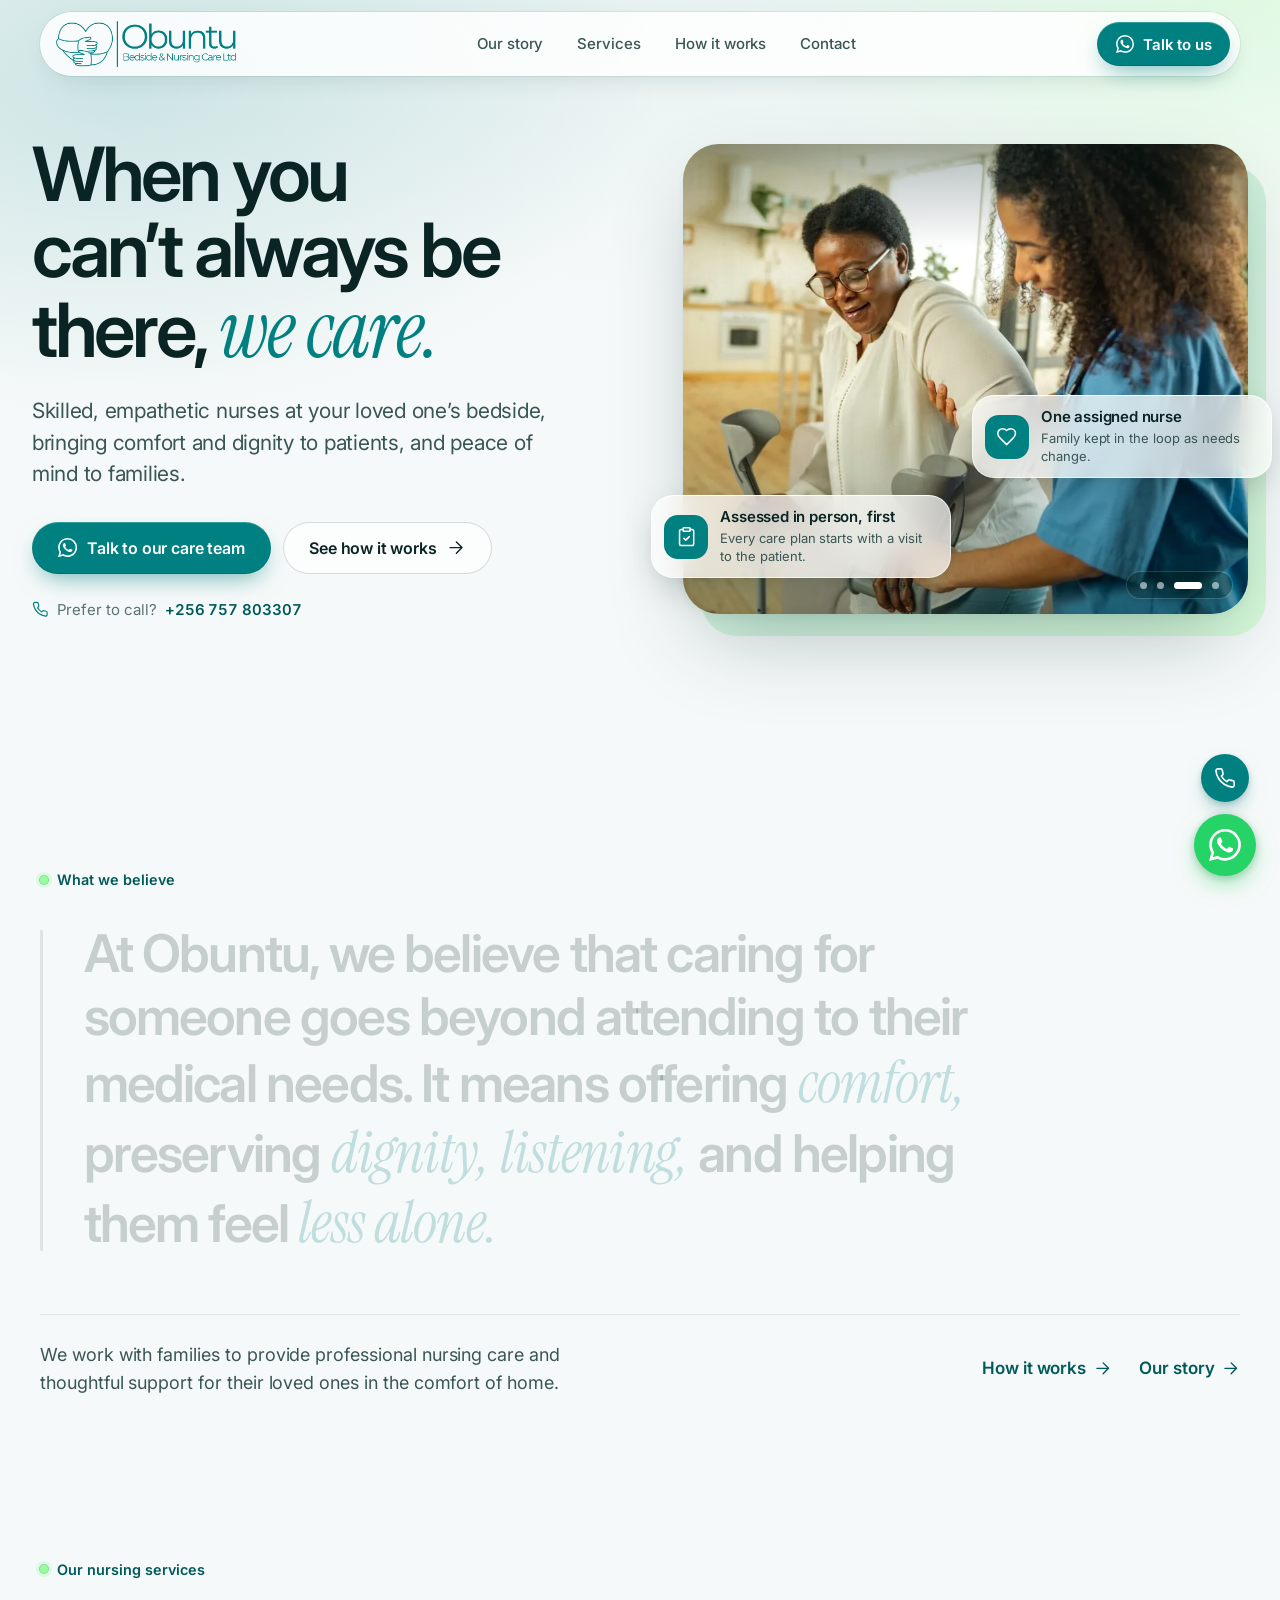
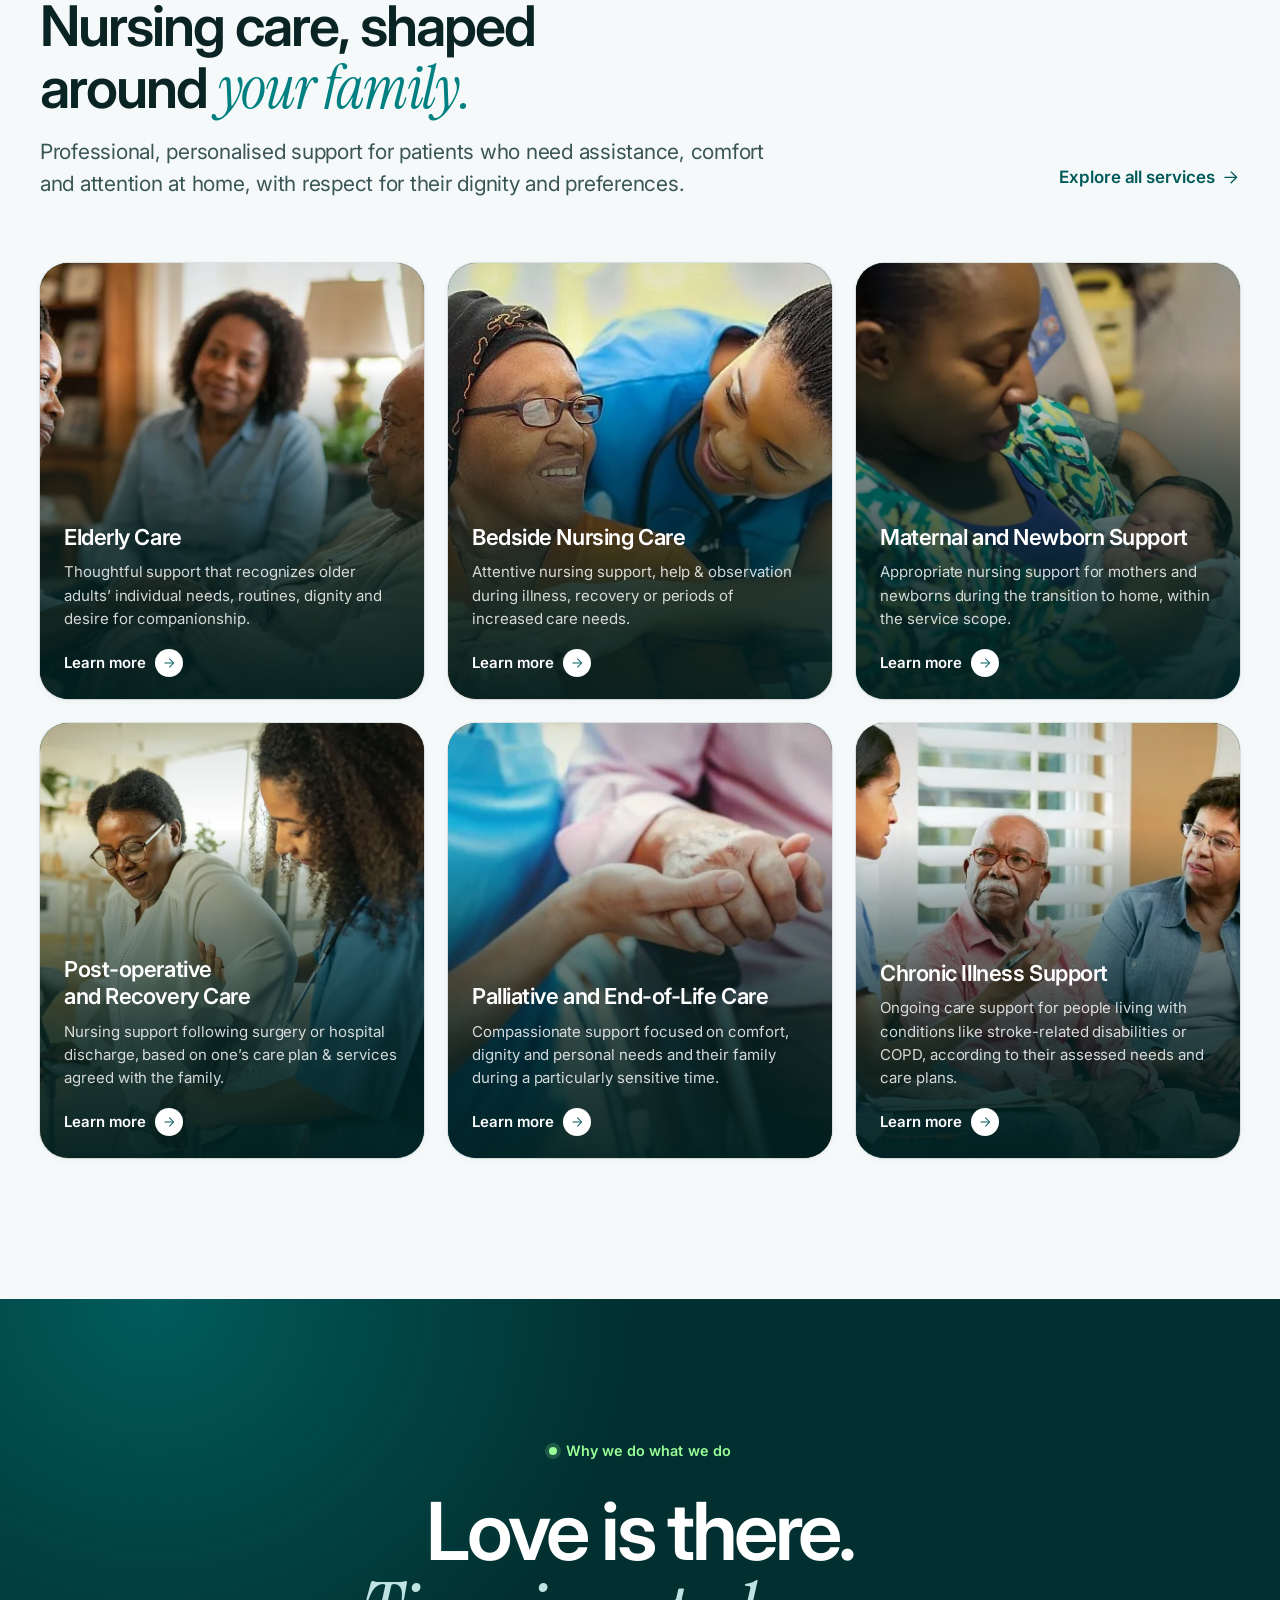
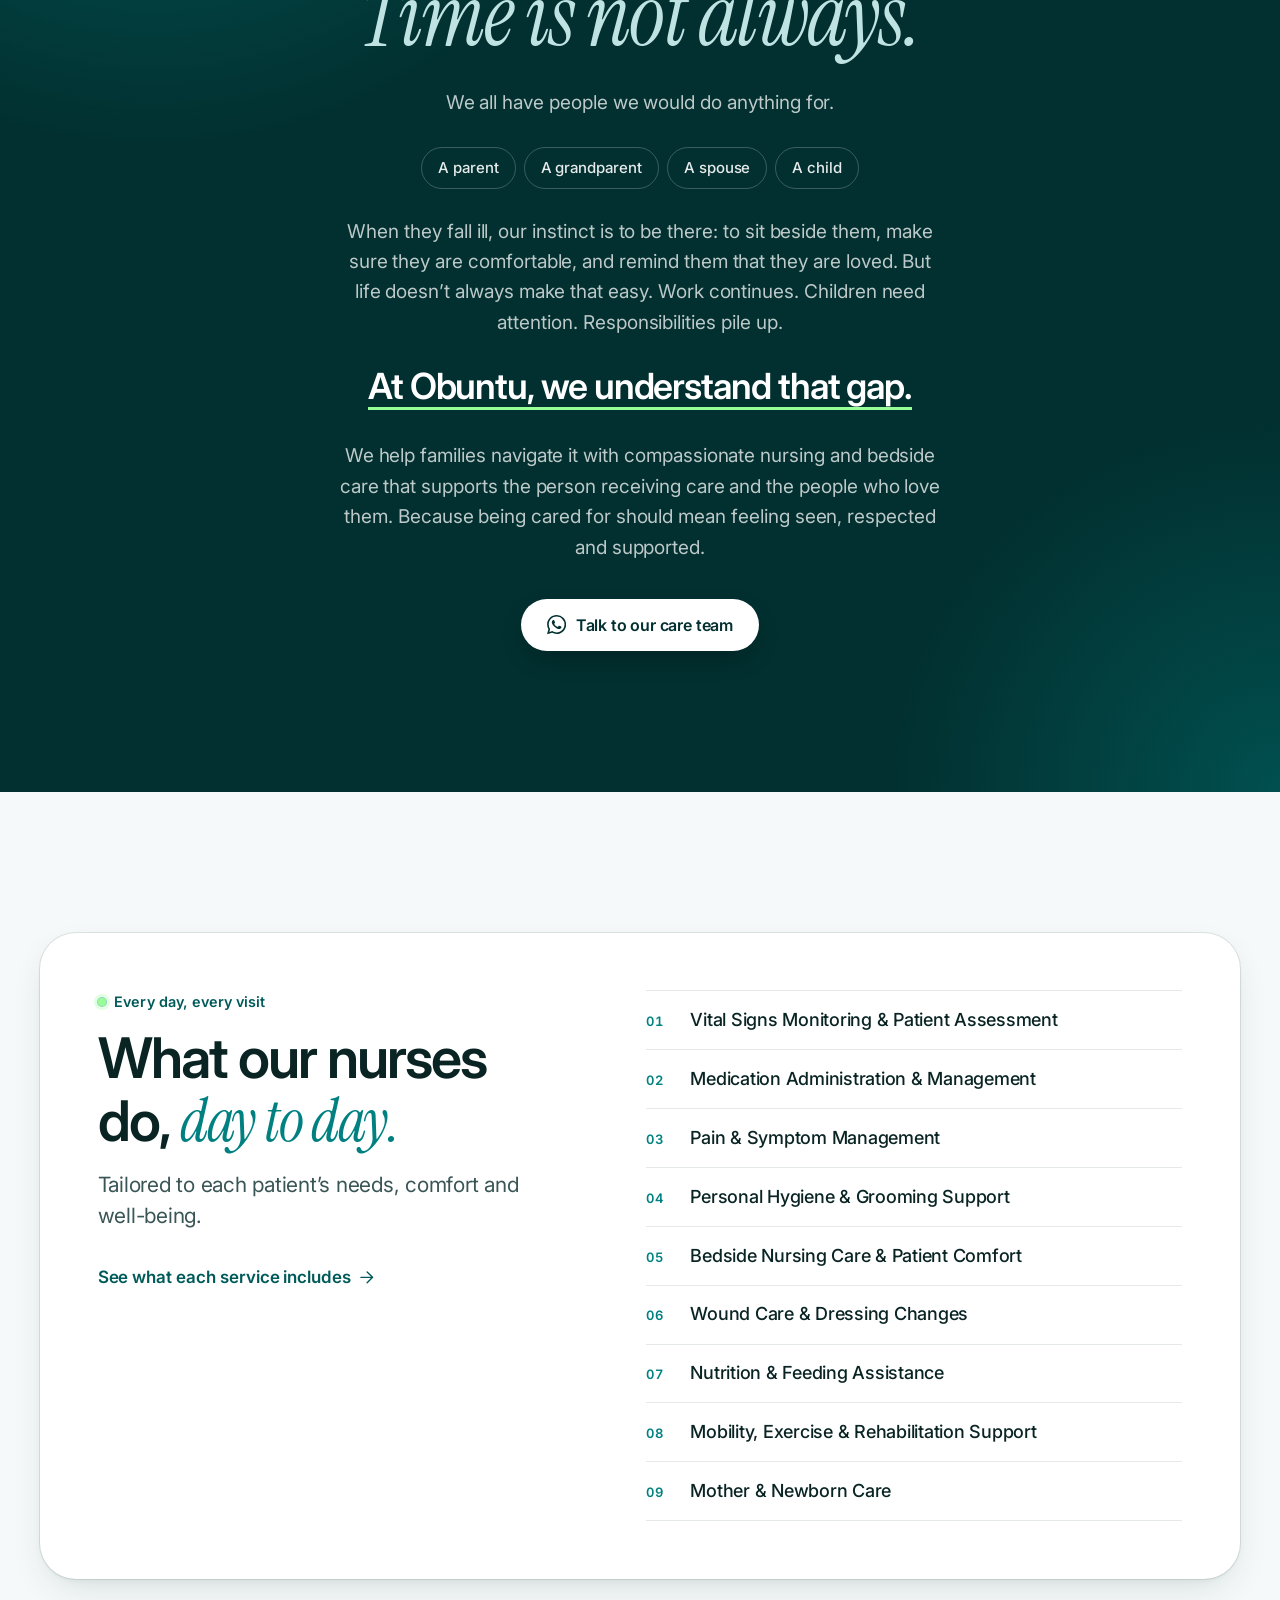
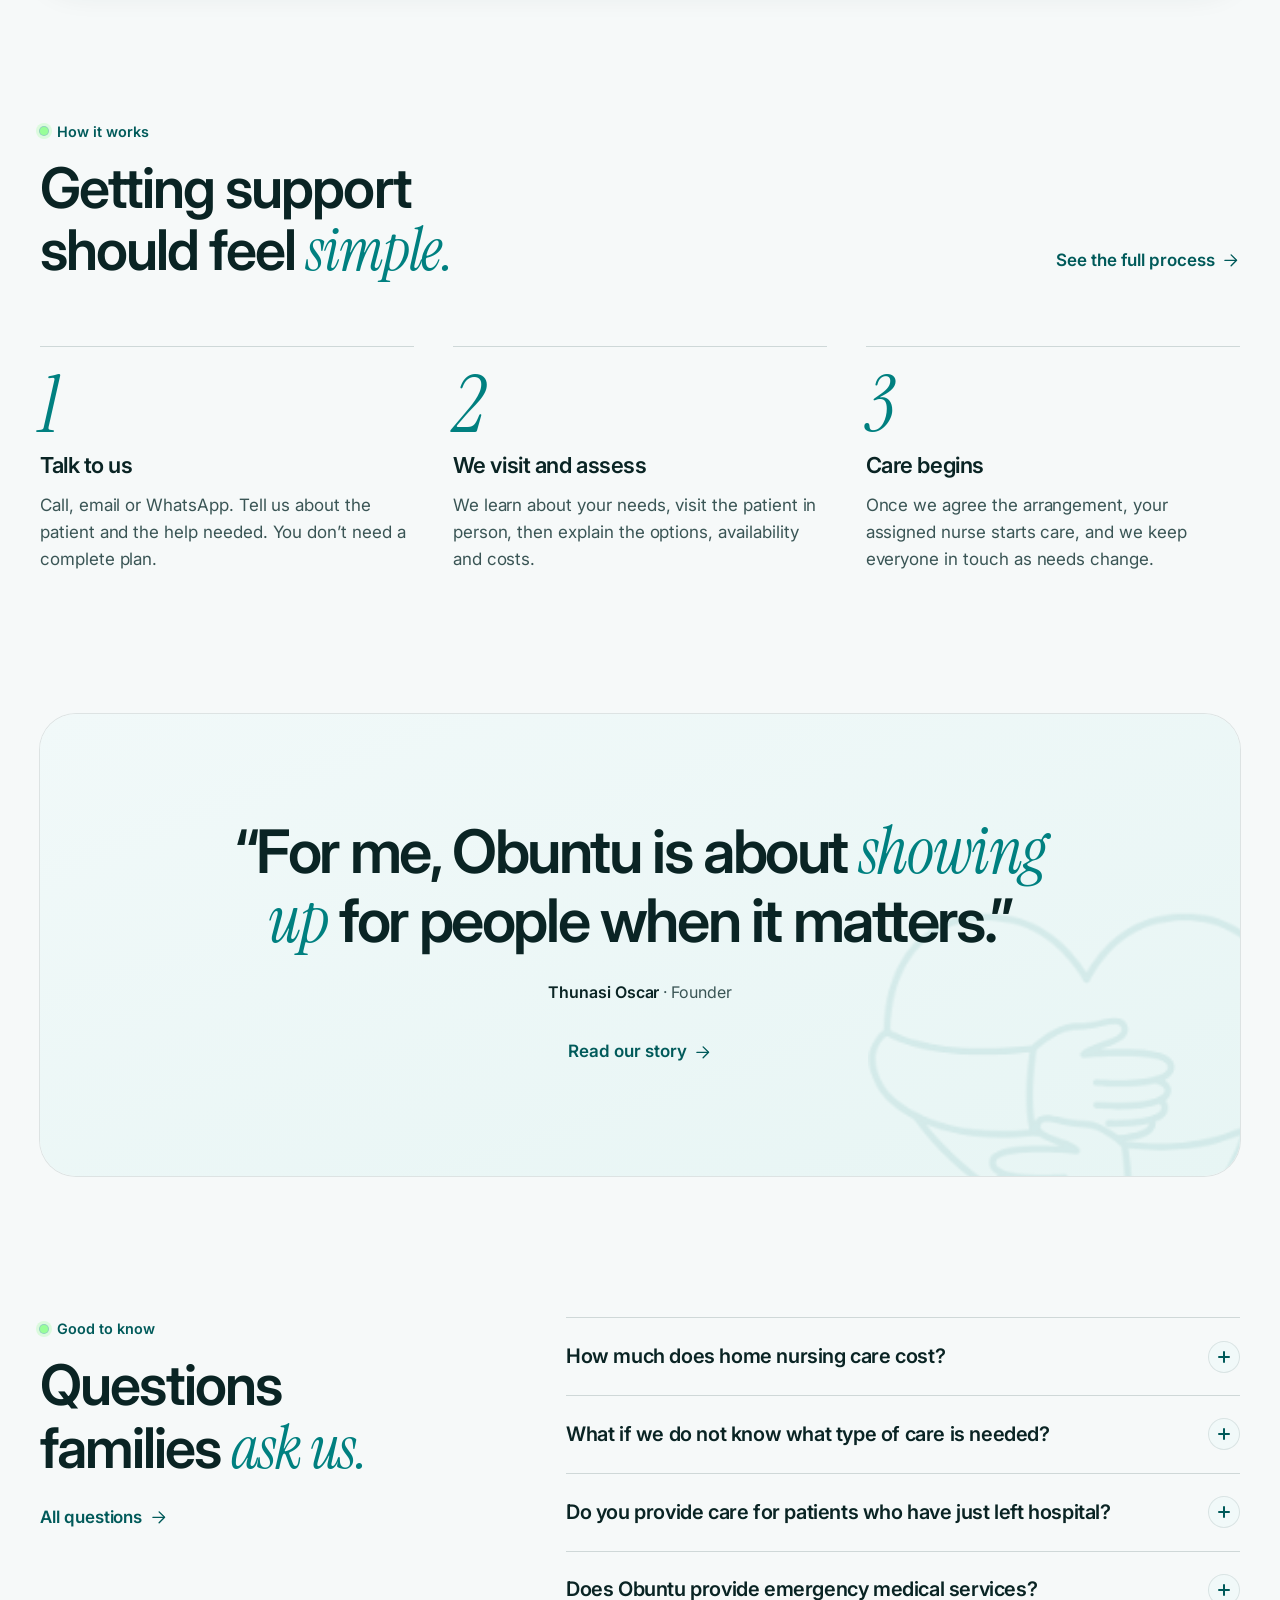
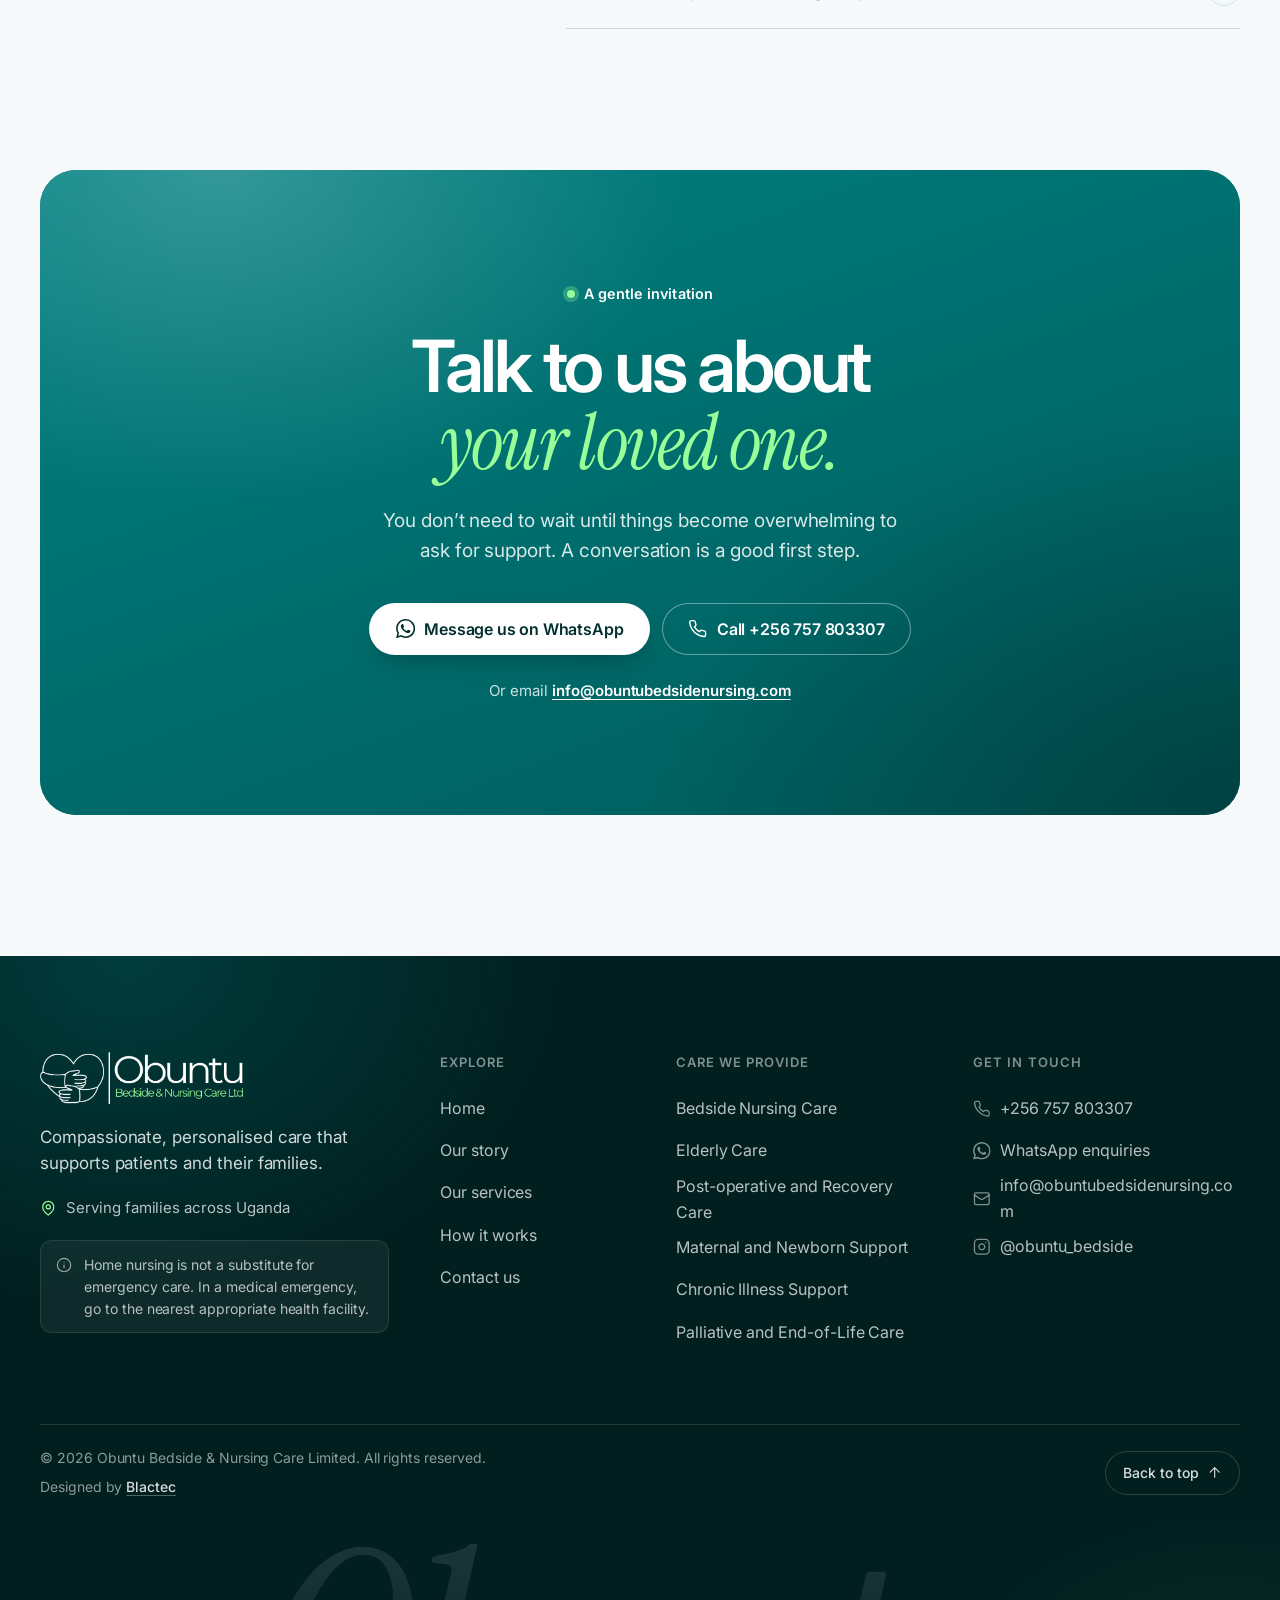
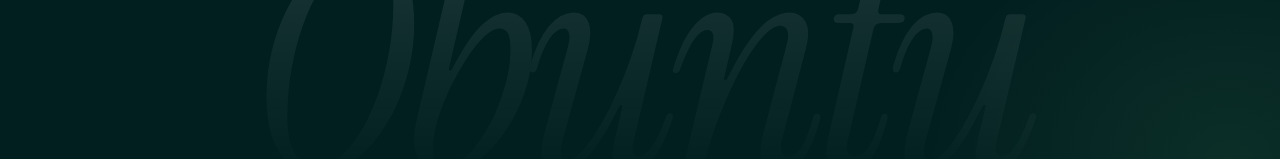
==== commit c2be0fdd: "Add introductory videos for Obuntu: obuntu-message.mp4 and obuntu-welcome.mp4" ====
--- a/index.html
+++ b/index.html
@@ -4,26 +4,26 @@
 <meta charset="utf-8">
 <meta name="viewport" content="width=device-width, initial-scale=1, viewport-fit=cover">
 <title>Obuntu Bedside &amp; Nursing Care | Compassionate Home Nursing in Uganda</title>
-<meta name="description" content="Skilled, empathetic nurses providing personalised bedside and home nursing across Uganda — elderly care, post-operative recovery, maternal &amp; newborn support and more. Talk to our care team.">
-
-<link rel="canonical" href="https://obuntubedsidenursing.com/">
+<meta name="description" content="Skilled, empathetic nurses providing personalised bedside and home nursing across Uganda: elderly care, post-operative recovery, maternal &amp; newborn support and more. Talk to our care team.">
+
+<link rel="canonical" href="https://balukuu.github.io/Obuntu/">
 <meta name="theme-color" content="#f6f9f9">
 <meta name="color-scheme" content="light">
 <meta property="og:type" content="website">
 <meta property="og:site_name" content="Obuntu Bedside &amp; Nursing Care">
 <meta property="og:title" content="Obuntu Bedside &amp; Nursing Care | Compassionate Home Nursing in Uganda">
-<meta property="og:description" content="Skilled, empathetic nurses providing personalised bedside and home nursing across Uganda — elderly care, post-operative recovery, maternal &amp; newborn support and more. Talk to our care team.">
-<meta property="og:url" content="https://obuntubedsidenursing.com/">
-<meta property="og:image" content="https://obuntubedsidenursing.com/assets/img/og-card.jpg">
+<meta property="og:description" content="Skilled, empathetic nurses providing personalised bedside and home nursing across Uganda: elderly care, post-operative recovery, maternal &amp; newborn support and more. Talk to our care team.">
+<meta property="og:url" content="https://balukuu.github.io/Obuntu/">
+<meta property="og:image" content="https://balukuu.github.io/Obuntu/assets/img/og-card.jpg">
 <meta property="og:image:type" content="image/jpeg">
 <meta property="og:image:width" content="1200">
 <meta property="og:image:height" content="630">
-<meta property="og:image:alt" content="Obuntu Bedside &amp; Nursing Care — when you can’t always be there, we care. A smiling nurse in blue scrubs with an older patient.">
+<meta property="og:image:alt" content="Obuntu Bedside &amp; Nursing Care. When you can’t always be there, we care. A smiling nurse in blue scrubs with an older patient.">
 <meta property="og:locale" content="en_GB">
 <meta name="twitter:card" content="summary_large_image">
 <meta name="twitter:title" content="Obuntu Bedside &amp; Nursing Care | Compassionate Home Nursing in Uganda">
-<meta name="twitter:description" content="Skilled, empathetic nurses providing personalised bedside and home nursing across Uganda — elderly care, post-operative recovery, maternal &amp; newborn support and more. Talk to our care team.">
-<meta name="twitter:image" content="https://obuntubedsidenursing.com/assets/img/og-card.jpg">
+<meta name="twitter:description" content="Skilled, empathetic nurses providing personalised bedside and home nursing across Uganda: elderly care, post-operative recovery, maternal &amp; newborn support and more. Talk to our care team.">
+<meta name="twitter:image" content="https://balukuu.github.io/Obuntu/assets/img/og-card.jpg">
 <link rel="icon" type="image/png" sizes="32x32" href="./assets/img/favicon-32.png">
 <link rel="apple-touch-icon" href="./assets/img/apple-touch-icon.png">
 <link rel="preconnect" href="https://fonts.googleapis.com">
@@ -33,16 +33,15 @@
 <link rel="stylesheet" href="./assets/css/styles.css">
 <script>if("IntersectionObserver" in window)document.documentElement.classList.add("js")
 try{var p=location.pathname;if(location.protocol.slice(0,4)==="http"&&p.slice(-11)==="/index.html")history.replaceState(null,"",p.slice(0,-10)+location.search+location.hash)}catch(e){}</script>
-<script type="application/ld+json">{"@context": "https://schema.org", "@graph": [{"@type": ["LocalBusiness", "MedicalBusiness"], "@id": "https://obuntubedsidenursing.com/#business", "name": "Obuntu Bedside & Nursing Care Limited", "alternateName": "Obuntu Bedside & Nursing Care Uganda", "url": "https://obuntubedsidenursing.com/", "logo": "https://obuntubedsidenursing.com/assets/img/icon-192.png", "image": "https://obuntubedsidenursing.com/assets/img/og.jpg", "slogan": "Compassion in Care.", "description": "Skilled, empathetic nurses providing personalised bedside and home nursing care across Uganda — elderly care, post-operative recovery, maternal and newborn support, chronic illness support and palliative care.", "telephone": "+256757803307", "email": "info@obuntubedsidenursing.com", "address": {"@type": "PostalAddress", "addressCountry": "UG"}, "areaServed": {"@type": "Country", "name": "Uganda"}, "founder": {"@type": "Person", "name": "Thunasi Oscar"}, "sameAs": ["https://www.instagram.com/obuntu_bedside/"], "contactPoint": [{"@type": "ContactPoint", "telephone": "+256757803307", "contactType": "customer service", "areaServed": "UG", "availableLanguage": ["English"]}], "hasOfferCatalog": {"@type": "OfferCatalog", "name": "Home nursing services", "itemListElement": [{"@type": "Offer", "itemOffered": {"@type": "Service", "name": "Bedside Nursing Care", "description": "When a loved one is unwell or needs close attention, a compassionate and dependable nurse makes a meaningful difference. We provide professional bedside nursing for patients who need assistance, observation and personalised support in the comfort of their homes.", "areaServed": "Uganda", "provider": {"@id": "https://obuntubedsidenursing.com/#business"}}}, {"@type": "Offer", "itemOffered": {"@type": "Service", "name": "Elderly Care", "description": "Growing older should not mean losing the comfort, dignity and personal attention that make life meaningful. We support older adults who need help with daily activities, personal care and, where required, professional nursing at home.", "areaServed": "Uganda", "provider": {"@id": "https://obuntubedsidenursing.com/#business"}}}, {"@type": "Offer", "itemOffered": {"@type": "Service", "name": "Post-operative and Recovery Care", "description": "Returning home after surgery or hospitalisation is an important milestone, but recovery may need continued support and careful observation. We provide post-operative nursing at home to help patients follow their prescribed recovery plans.", "areaServed": "Uganda", "provider": {"@id": "https://obuntubedsidenursing.com/#business"}}}, {"@type": "Offer", "itemOffered": {"@type": "Service", "name": "Maternal and Newborn Support", "description": "A new baby brings joy, new responsibilities and a big period of adjustment for the whole family. We provide maternal and newborn nursing support at home, helping families through the postnatal period with greater confidence and peace of mind.", "areaServed": "Uganda", "provider": {"@id": "https://obuntubedsidenursing.com/#business"}}}, {"@type": "Offer", "itemOffered": {"@type": "Service", "name": "Chronic Illness Support", "description": "Living with a chronic illness can affect mobility, independence and daily routines. We provide personalised home nursing for people managing long-term health conditions, helping them receive appropriate care in familiar surroundings.", "areaServed": "Uganda", "provider": {"@id": "https://obuntubedsidenursing.com/#business"}}}, {"@type": "Offer", "itemOffered": {"@type": "Service", "name": "Palliative and End-of-Life Care", "description": "When someone is living with a serious or life-limiting illness, care becomes about more than treatment. Comfort, dignity and meaningful moments matter most. We provide compassionate palliative and end-of-life nursing, shaped around the individual’s needs and agreed care plan.", "areaServed": "Uganda", "provider": {"@id": "https://obuntubedsidenursing.com/#business"}}}]}}, {"@type": "WebSite", "@id": "https://obuntubedsidenursing.com/#website", "url": "https://obuntubedsidenursing.com/", "name": "Obuntu Bedside & Nursing Care", "publisher": {"@id": "https://obuntubedsidenursing.com/#business"}}]}</script>
+<script type="application/ld+json">{"@context": "https://schema.org", "@graph": [{"@type": ["LocalBusiness", "MedicalBusiness"], "@id": "https://balukuu.github.io/Obuntu/#business", "name": "Obuntu Bedside & Nursing Care Limited", "alternateName": "Obuntu Bedside & Nursing Care Uganda", "url": "https://balukuu.github.io/Obuntu/", "logo": "https://balukuu.github.io/Obuntu/assets/img/icon-192.png", "image": "https://balukuu.github.io/Obuntu/assets/img/og.jpg", "slogan": "Compassion in Care.", "description": "Skilled, empathetic nurses providing personalised bedside and home nursing care across Uganda: elderly care, post-operative recovery, maternal and newborn support, chronic illness support and palliative care.", "telephone": "+256757803307", "email": "info@obuntubedsidenursing.com", "address": {"@type": "PostalAddress", "addressCountry": "UG"}, "areaServed": {"@type": "Country", "name": "Uganda"}, "founder": {"@type": "Person", "name": "Thunasi Oscar"}, "sameAs": ["https://www.instagram.com/obuntu_bedside/"], "contactPoint": [{"@type": "ContactPoint", "telephone": "+256757803307", "contactType": "customer service", "areaServed": "UG", "availableLanguage": ["English"]}], "hasOfferCatalog": {"@type": "OfferCatalog", "name": "Home nursing services", "itemListElement": [{"@type": "Offer", "itemOffered": {"@type": "Service", "name": "Bedside Nursing Care", "description": "When a loved one is unwell or needs close attention, a compassionate and dependable nurse makes a meaningful difference. We provide professional bedside nursing for patients who need assistance, observation and personalised support in the comfort of their homes.", "areaServed": "Uganda", "provider": {"@id": "https://balukuu.github.io/Obuntu/#business"}}}, {"@type": "Offer", "itemOffered": {"@type": "Service", "name": "Elderly Care", "description": "Growing older should not mean losing the comfort, dignity and personal attention that make life meaningful. We support older adults who need help with daily activities, personal care and, where required, professional nursing at home.", "areaServed": "Uganda", "provider": {"@id": "https://balukuu.github.io/Obuntu/#business"}}}, {"@type": "Offer", "itemOffered": {"@type": "Service", "name": "Post-operative and Recovery Care", "description": "Returning home after surgery or hospitalisation is an important milestone, but recovery may need continued support and careful observation. We provide post-operative nursing at home to help patients follow their prescribed recovery plans.", "areaServed": "Uganda", "provider": {"@id": "https://balukuu.github.io/Obuntu/#business"}}}, {"@type": "Offer", "itemOffered": {"@type": "Service", "name": "Maternal and Newborn Support", "description": "A new baby brings joy, new responsibilities and a big period of adjustment for the whole family. We provide maternal and newborn nursing support at home, helping families through the postnatal period with greater confidence and peace of mind.", "areaServed": "Uganda", "provider": {"@id": "https://balukuu.github.io/Obuntu/#business"}}}, {"@type": "Offer", "itemOffered": {"@type": "Service", "name": "Chronic Illness Support", "description": "Living with a chronic illness can affect mobility, independence and daily routines. We provide personalised home nursing for people managing long-term health conditions, helping them receive appropriate care in familiar surroundings.", "areaServed": "Uganda", "provider": {"@id": "https://balukuu.github.io/Obuntu/#business"}}}, {"@type": "Offer", "itemOffered": {"@type": "Service", "name": "Palliative and End-of-Life Care", "description": "When someone is living with a serious or life-limiting illness, care becomes about more than treatment. Comfort, dignity and meaningful moments matter most. We provide compassionate palliative and end-of-life nursing, shaped around the individual’s needs and agreed care plan.", "areaServed": "Uganda", "provider": {"@id": "https://balukuu.github.io/Obuntu/#business"}}}]}}, {"@type": "WebSite", "@id": "https://balukuu.github.io/Obuntu/#website", "url": "https://balukuu.github.io/Obuntu/", "name": "Obuntu Bedside & Nursing Care", "publisher": {"@id": "https://balukuu.github.io/Obuntu/#business"}}]}</script>
 </head>
 <body id="top">
-<svg xmlns="http://www.w3.org/2000/svg" style="position:absolute;width:0;height:0;overflow:hidden" aria-hidden="true" focusable="false"><symbol id="i-arrow" viewBox="0 0 24 24"><path d="M5 12h14"/><path d="m13 5 7 7-7 7"/></symbol><symbol id="i-check" viewBox="0 0 24 24"><path d="M20 6 9 17l-5-5"/></symbol><symbol id="i-phone" viewBox="0 0 24 24"><path d="M22 16.92v3a2 2 0 0 1-2.18 2 19.79 19.79 0 0 1-8.63-3.07 19.5 19.5 0 0 1-6-6 19.79 19.79 0 0 1-3.07-8.67A2 2 0 0 1 4.11 2h3a2 2 0 0 1 2 1.72 12.84 12.84 0 0 0 .7 2.81 2 2 0 0 1-.45 2.11L8.09 9.91a16 16 0 0 0 6 6l1.27-1.27a2 2 0 0 1 2.11-.45 12.84 12.84 0 0 0 2.81.7A2 2 0 0 1 22 16.92z"/></symbol><symbol id="i-mail" viewBox="0 0 24 24"><rect width="20" height="16" x="2" y="4" rx="2"/><path d="m22 7-8.97 5.7a1.94 1.94 0 0 1-2.06 0L2 7"/></symbol><symbol id="i-instagram" viewBox="0 0 24 24"><rect width="20" height="20" x="2" y="2" rx="5" ry="5"/><path d="M16 11.37A4 4 0 1 1 12.63 8 4 4 0 0 1 16 11.37z"/><path d="M17.5 6.5h.01"/></symbol><symbol id="i-shield" viewBox="0 0 24 24"><path d="M20 13c0 5-3.5 7.5-7.66 8.95a1 1 0 0 1-.67-.01C7.5 20.5 4 18 4 13V6a1 1 0 0 1 1-1c2 0 4.5-1.2 6.24-2.72a1.17 1.17 0 0 1 1.52 0C14.51 3.81 17 5 19 5a1 1 0 0 1 1 1z"/><path d="m9 12 2 2 4-4"/></symbol><symbol id="i-clipboard" viewBox="0 0 24 24"><rect width="8" height="4" x="8" y="2" rx="1" ry="1"/><path d="M16 4h2a2 2 0 0 1 2 2v14a2 2 0 0 1-2 2H6a2 2 0 0 1-2-2V6a2 2 0 0 1 2-2h2"/><path d="m9 14 2 2 4-4"/></symbol><symbol id="i-users" viewBox="0 0 24 24"><path d="M16 21v-2a4 4 0 0 0-4-4H6a4 4 0 0 0-4 4v2"/><circle cx="9" cy="7" r="4"/><path d="M22 21v-2a4 4 0 0 0-3-3.87"/><path d="M16 3.13a4 4 0 0 1 0 7.75"/></symbol><symbol id="i-heart" viewBox="0 0 24 24"><path d="M19 14c1.49-1.46 3-3.21 3-5.5A5.5 5.5 0 0 0 16.5 3c-1.76 0-3 .5-4.5 2-1.5-1.5-2.74-2-4.5-2A5.5 5.5 0 0 0 2 8.5c0 2.3 1.5 4.05 3 5.5l7 7Z"/></symbol><symbol id="i-pin" viewBox="0 0 24 24"><path d="M20 10c0 6-8 12-8 12s-8-6-8-12a8 8 0 0 1 16 0Z"/><circle cx="12" cy="10" r="3"/></symbol><symbol id="i-whatsapp" viewBox="0 0 24 24"><path d="M17.472 14.382c-.297-.149-1.758-.867-2.03-.967-.273-.099-.471-.148-.67.15-.197.297-.767.966-.94 1.164-.173.199-.347.223-.644.075-.3-.15-1.263-.465-2.403-1.485-.888-.795-1.484-1.77-1.66-2.07-.174-.3-.019-.465.13-.615.136-.135.301-.345.451-.52.15-.18.2-.3.3-.5.1-.2.05-.375-.025-.525-.075-.149-.67-1.62-.916-2.215-.242-.58-.487-.5-.67-.51-.172-.01-.37-.01-.57-.01-.2 0-.52.074-.792.372-.272.297-1.04 1.016-1.04 2.479 0 1.462 1.065 2.875 1.213 3.074.149.198 2.095 3.2 5.076 4.487.709.306 1.262.489 1.694.625.712.227 1.36.195 1.871.118.571-.085 1.758-.719 2.006-1.413.248-.694.248-1.289.173-1.413-.074-.124-.272-.198-.57-.347m-5.421 7.403h-.004a9.87 9.87 0 01-5.031-1.378l-.361-.214-3.741.982.998-3.648-.235-.374a9.86 9.86 0 01-1.51-5.26c.001-5.45 4.436-9.884 9.888-9.884 2.64 0 5.122 1.03 6.988 2.898a9.825 9.825 0 012.893 6.994c-.003 5.45-4.437 9.884-9.885 9.884m8.413-18.297A11.815 11.815 0 0012.05 0C5.495 0 .16 5.335.157 11.892c0 2.096.547 4.142 1.588 5.945L.057 24l6.305-1.654a11.882 11.882 0 005.683 1.448h.005c6.554 0 11.89-5.335 11.893-11.893a11.821 11.821 0 00-3.48-8.413z"/></symbol><symbol id="i-info" viewBox="0 0 24 24"><circle cx="12" cy="12" r="10"/><path d="M12 16v-4"/><path d="M12 8h.01"/></symbol></svg>
+<svg xmlns="http://www.w3.org/2000/svg" style="position:absolute;width:0;height:0;overflow:hidden" aria-hidden="true" focusable="false"><symbol id="i-arrow" viewBox="0 0 24 24"><path d="M5 12h14"/><path d="m13 5 7 7-7 7"/></symbol><symbol id="i-check" viewBox="0 0 24 24"><path d="M20 6 9 17l-5-5"/></symbol><symbol id="i-phone" viewBox="0 0 24 24"><path d="M22 16.92v3a2 2 0 0 1-2.18 2 19.79 19.79 0 0 1-8.63-3.07 19.5 19.5 0 0 1-6-6 19.79 19.79 0 0 1-3.07-8.67A2 2 0 0 1 4.11 2h3a2 2 0 0 1 2 1.72 12.84 12.84 0 0 0 .7 2.81 2 2 0 0 1-.45 2.11L8.09 9.91a16 16 0 0 0 6 6l1.27-1.27a2 2 0 0 1 2.11-.45 12.84 12.84 0 0 0 2.81.7A2 2 0 0 1 22 16.92z"/></symbol><symbol id="i-mail" viewBox="0 0 24 24"><rect width="20" height="16" x="2" y="4" rx="2"/><path d="m22 7-8.97 5.7a1.94 1.94 0 0 1-2.06 0L2 7"/></symbol><symbol id="i-instagram" viewBox="0 0 24 24"><rect width="20" height="20" x="2" y="2" rx="5" ry="5"/><path d="M16 11.37A4 4 0 1 1 12.63 8 4 4 0 0 1 16 11.37z"/><path d="M17.5 6.5h.01"/></symbol><symbol id="i-shield" viewBox="0 0 24 24"><path d="M20 13c0 5-3.5 7.5-7.66 8.95a1 1 0 0 1-.67-.01C7.5 20.5 4 18 4 13V6a1 1 0 0 1 1-1c2 0 4.5-1.2 6.24-2.72a1.17 1.17 0 0 1 1.52 0C14.51 3.81 17 5 19 5a1 1 0 0 1 1 1z"/><path d="m9 12 2 2 4-4"/></symbol><symbol id="i-clipboard" viewBox="0 0 24 24"><rect width="8" height="4" x="8" y="2" rx="1" ry="1"/><path d="M16 4h2a2 2 0 0 1 2 2v14a2 2 0 0 1-2 2H6a2 2 0 0 1-2-2V6a2 2 0 0 1 2-2h2"/><path d="m9 14 2 2 4-4"/></symbol><symbol id="i-users" viewBox="0 0 24 24"><path d="M16 21v-2a4 4 0 0 0-4-4H6a4 4 0 0 0-4 4v2"/><circle cx="9" cy="7" r="4"/><path d="M22 21v-2a4 4 0 0 0-3-3.87"/><path d="M16 3.13a4 4 0 0 1 0 7.75"/></symbol><symbol id="i-heart" viewBox="0 0 24 24"><path d="M19 14c1.49-1.46 3-3.21 3-5.5A5.5 5.5 0 0 0 16.5 3c-1.76 0-3 .5-4.5 2-1.5-1.5-2.74-2-4.5-2A5.5 5.5 0 0 0 2 8.5c0 2.3 1.5 4.05 3 5.5l7 7Z"/></symbol><symbol id="i-pin" viewBox="0 0 24 24"><path d="M20 10c0 6-8 12-8 12s-8-6-8-12a8 8 0 0 1 16 0Z"/><circle cx="12" cy="10" r="3"/></symbol><symbol id="i-whatsapp" viewBox="0 0 24 24"><path d="M17.472 14.382c-.297-.149-1.758-.867-2.03-.967-.273-.099-.471-.148-.67.15-.197.297-.767.966-.94 1.164-.173.199-.347.223-.644.075-.3-.15-1.263-.465-2.403-1.485-.888-.795-1.484-1.77-1.66-2.07-.174-.3-.019-.465.13-.615.136-.135.301-.345.451-.52.15-.18.2-.3.3-.5.1-.2.05-.375-.025-.525-.075-.149-.67-1.62-.916-2.215-.242-.58-.487-.5-.67-.51-.172-.01-.37-.01-.57-.01-.2 0-.52.074-.792.372-.272.297-1.04 1.016-1.04 2.479 0 1.462 1.065 2.875 1.213 3.074.149.198 2.095 3.2 5.076 4.487.709.306 1.262.489 1.694.625.712.227 1.36.195 1.871.118.571-.085 1.758-.719 2.006-1.413.248-.694.248-1.289.173-1.413-.074-.124-.272-.198-.57-.347m-5.421 7.403h-.004a9.87 9.87 0 01-5.031-1.378l-.361-.214-3.741.982.998-3.648-.235-.374a9.86 9.86 0 01-1.51-5.26c.001-5.45 4.436-9.884 9.888-9.884 2.64 0 5.122 1.03 6.988 2.898a9.825 9.825 0 012.893 6.994c-.003 5.45-4.437 9.884-9.885 9.884m8.413-18.297A11.815 11.815 0 0012.05 0C5.495 0 .16 5.335.157 11.892c0 2.096.547 4.142 1.588 5.945L.057 24l6.305-1.654a11.882 11.882 0 005.683 1.448h.005c6.554 0 11.89-5.335 11.893-11.893a11.821 11.821 0 00-3.48-8.413z"/></symbol><symbol id="i-info" viewBox="0 0 24 24"><circle cx="12" cy="12" r="10"/><path d="M12 16v-4"/><path d="M12 8h.01"/></symbol><symbol id="i-play" viewBox="0 0 24 24"><path d="M7.5 4.9v14.2a1 1 0 0 0 1.52.85l11.4-7.1a1 1 0 0 0 0-1.7L9.02 4.05A1 1 0 0 0 7.5 4.9Z"/></symbol></svg>
 <a class="skip" href="#main">Skip to content</a>
 <header class="nav" data-nav>
   <div class="nav-pill">
-    <a class="brand" href="./" aria-label="Obuntu Bedside &amp; Nursing Care — home">
-      <img class="brand-mark" src="./assets/img/logo-mark-teal.png" alt="" width="352" height="258">
-      <span class="brand-text"><strong>Obuntu</strong><small>Bedside &amp; Nursing Care</small></span>
+    <a class="brand" href="./" aria-label="Obuntu Bedside &amp; Nursing Care, home">
+      <img class="brand-logo" src="./assets/img/logo-teal.webp" alt="" width="660" height="169">
     </a>
     <nav class="nav-links" aria-label="Primary"><a href="./about-us/">Our story</a><a href="./our-services/">Services</a><a href="./how-it-works/">How it works</a><a href="./contact-us/">Contact</a></nav>
     <div class="nav-actions">
@@ -65,7 +64,7 @@
   <div class="container-wide hero-grid">
     <div class="hero-copy">
       <h1 class="display hero-title">When you can’t always be there, <em class="serif accent">we care.</em></h1>
-      <p class="lede">Skilled, empathetic nurses at your loved one’s bedside — bringing comfort and dignity to patients, and peace of mind to families.</p>
+      <p class="lede">Skilled, empathetic nurses at your loved one’s bedside, bringing comfort and dignity to patients, and peace of mind to families.</p>
       <div class="cta-row">
         <a class="btn btn-primary" href="https://wa.me/256757803307?text=Hello%20Obuntu%20Bedside%20Services" target="_blank" rel="noopener"><svg class="ic ic-fill" aria-hidden="true"><use href="#i-whatsapp"/></svg> Talk to our care team</a>
         <a class="btn btn-ghost" href="./how-it-works/">See how it works <svg class="ic arrow" aria-hidden="true"><use href="#i-arrow"/></svg></a>
@@ -118,7 +117,7 @@
       <div class="section-head" data-reveal>
         <span class="eyebrow"><span class="dot"></span>Our nursing services</span>
         <h2>Nursing care, shaped around <em class="serif accent">your family.</em></h2>
-        <p class="lede">Professional, personalised support for patients who need assistance, comfort and attention at home — with respect for their dignity and preferences.</p>
+        <p class="lede">Professional, personalised support for patients who need assistance, comfort and attention at home, with respect for their dignity and preferences.</p>
       </div>
       <a class="link-arrow" href="./our-services/" data-reveal>Explore all services <svg class="ic " aria-hidden="true"><use href="#i-arrow"/></svg></a>
     </div>
@@ -154,7 +153,7 @@
       <h2 data-reveal>Love is there. <em class="serif">Time is not always.</em></h2>
       <p data-reveal>We all have people we would do anything for.</p>
       <ul class="people" data-reveal><li>A parent</li><li>A grandparent</li><li>A spouse</li><li>A child</li></ul>
-      <p data-reveal>When they fall ill, our instinct is to be there — to sit beside them, make sure they are comfortable, and remind them that they are loved. But life doesn’t always make that easy. Work continues. Children need attention. Responsibilities pile up.</p>
+      <p data-reveal>When they fall ill, our instinct is to be there: to sit beside them, make sure they are comfortable, and remind them that they are loved. But life doesn’t always make that easy. Work continues. Children need attention. Responsibilities pile up.</p>
       <p class="gap" data-reveal>At Obuntu, we understand that gap.</p>
       <p data-reveal>We help families navigate it with compassionate nursing and bedside care that supports the person receiving care and the people who love them. Because being cared for should mean feeling seen, respected and supported.</p>
       <a class="btn btn-light" data-reveal href="https://wa.me/256757803307?text=Hello%20Obuntu%20Bedside%20Services" target="_blank" rel="noopener"><svg class="ic ic-fill" aria-hidden="true"><use href="#i-whatsapp"/></svg> Talk to our care team</a>
@@ -192,7 +191,7 @@
     <div class="steps3" data-stagger>
       <div class="step3" data-reveal><span class="num">1</span><h3>Talk to us</h3><p>Call, email or WhatsApp. Tell us about the patient and the help needed. You don’t need a complete plan.</p></div>
       <div class="step3" data-reveal><span class="num">2</span><h3>We visit and assess</h3><p>We learn about your needs, visit the patient in person, then explain the options, availability and costs.</p></div>
-      <div class="step3" data-reveal><span class="num">3</span><h3>Care begins</h3><p>Once we agree the arrangement, your assigned nurse starts care — and we keep everyone in touch as needs change.</p></div>
+      <div class="step3" data-reveal><span class="num">3</span><h3>Care begins</h3><p>Once we agree the arrangement, your assigned nurse starts care, and we keep everyone in touch as needs change.</p></div>
     </div>
   </div>
 </section>
@@ -201,7 +200,7 @@
 <section class="section section-flush">
   <div class="container">
     <figure class="quote-band" data-reveal>
-      <img class="mark" src="./assets/img/logo-mark-teal.png" alt="" width="352" height="258" loading="lazy">
+      <img class="mark" src="./assets/img/logo-mark-teal.png" alt="" width="209" height="164" loading="lazy">
       <blockquote class="quote">“For me, Obuntu is about <em class="serif">showing up</em> for people when it matters.”</blockquote>
       <figcaption class="cite"><span><b>Thunasi Oscar</b> · Founder</span></figcaption>
       <a class="link-arrow" href="./about-us/">Read our story <svg class="ic " aria-hidden="true"><use href="#i-arrow"/></svg></a>
@@ -243,9 +242,8 @@
   <div class="container">
     <div class="footer-grid">
       <div class="footer-about">
-        <a class="brand" href="./" aria-label="Obuntu — home">
-          <img class="brand-mark" src="./assets/img/logo-mark-white.png" alt="" width="352" height="258">
-          <span class="brand-text"><strong>Obuntu</strong><small>Bedside &amp; Nursing Care</small></span>
+        <a class="brand" href="./" aria-label="Obuntu Bedside &amp; Nursing Care, home">
+          <img class="brand-logo" src="./assets/img/logo-white.webp" alt="" width="660" height="169">
         </a>
         <p class="footer-tag">Compassionate, personalised care that supports patients and their families.</p>
         <p class="footer-where"><svg class="ic " aria-hidden="true"><use href="#i-pin"/></svg> Serving families across Uganda</p>
--- a/assets/css/styles.css
+++ b/assets/css/styles.css
@@ -1,6 +1,6 @@
 /* ==========================================================================
-   Obuntu Bedside & Nursing Care — design system
-   Primary  #008080 (teal)   ·   Secondary #98FF98 (mint — accents only)
+   Obuntu Bedside & Nursing Care: design system
+   Primary  #008080 (teal)   ·   Secondary #98FF98 (mint, accents only)
    Principles: restraint, one idea per screen, response on press, springs/ease-out,
    translucent materials for chrome, size-specific tracking, reduced-motion aware.
    ========================================================================== */
@@ -225,11 +225,8 @@
 }
 .nav.is-scrolled .nav-pill { background: rgba(255, 255, 255, 0.93); box-shadow: 0 0 0 1px rgba(2, 47, 47, 0.08), 0 12px 36px -14px rgba(2, 47, 47, 0.28); }
 
-.brand { display: inline-flex; align-items: center; gap: 0.7rem; min-height: 44px; }
-.brand-mark { height: 34px; width: auto; }
-.brand-text { display: grid; line-height: 1.05; }
-.brand-text strong { font-size: 1.1875rem; font-weight: 650; letter-spacing: -0.035em; color: var(--teal-800); }
-.brand-text small { font-size: 0.6875rem; font-weight: 500; letter-spacing: 0.01em; color: var(--ink-3); margin-top: 3px; }
+.brand { display: inline-flex; align-items: center; min-height: 44px; }
+.brand-logo { display: block; height: 46px; width: auto; }
 
 .nav-links { display: flex; align-items: center; gap: 2px; }
 .nav-links a { padding: 10px 16px; border-radius: 999px; font-size: 0.9375rem; font-weight: 500; color: var(--ink-2); transition: background-color 200ms ease, color 200ms ease; }
@@ -278,7 +275,7 @@
   .nav-links, .nav-cta { display: none; }
   .burger { display: block; }
 }
-@media (max-width: 380px) { .brand-text small { display: none; } }
+@media (max-width: 380px) { .brand-logo { height: 38px; } }
 
 /* ---------- Floating contact buttons: WhatsApp (all screens) + Call (phones) ---------- */
 .ic-fill { fill: currentColor; stroke: none; }
@@ -608,8 +605,7 @@
 .footer a { transition: color 200ms ease, transform 240ms var(--ease-out), background-color 200ms ease; }
 @media (hover: hover) and (pointer: fine) { .footer a:hover { color: #fff; } }
 .footer-grid { display: grid; grid-template-columns: 1.7fr 0.9fr 1.2fr 1.3fr; gap: clamp(32px, 4vw, 56px); }
-.footer .brand-text strong { color: #fff; }
-.footer .brand-text small { color: rgba(255, 255, 255, 0.55); }
+.footer .brand-logo { height: 52px; }
 .footer-about { display: grid; gap: 1.25rem; align-content: start; max-width: 26rem; }
 .footer-tag { font-size: 1.0625rem; line-height: 1.55; color: rgba(255, 255, 255, 0.82); max-width: 22rem; }
 .footer-where { display: flex; align-items: center; gap: 0.6rem; font-size: 0.9375rem; }
@@ -744,6 +740,34 @@
 .value p { color: var(--ink-2); font-size: 1rem; }
 @media (max-width: 860px) { .values { grid-template-columns: 1fr; } }
 
+/* Videos: a wide message beside a tall promo, sized to the same height. Poster + play button until played (main.js). */
+.watch { display: grid; grid-template-columns: minmax(0, 3.15fr) minmax(0, 1fr); gap: clamp(20px, 3vw, 40px); align-items: start; margin-top: clamp(32px, 5vw, 56px); }
+.vid { display: grid; gap: 14px; margin: 0; }
+.vid-frame { position: relative; isolation: isolate; border-radius: var(--r-xl); overflow: hidden; background: var(--teal-950); box-shadow: var(--shadow-md); }
+.vid-wide .vid-frame { aspect-ratio: 848 / 478; }
+.vid-tall .vid-frame { aspect-ratio: 9 / 16; }
+.vid video { display: block; width: 100%; height: 100%; object-fit: cover; background: var(--teal-950); }
+.vid-play {
+  position: absolute; inset: 0; z-index: 1; display: none; place-items: center; padding: 0; border: 0; cursor: pointer; color: var(--teal-800);
+  background: linear-gradient(180deg, rgba(1, 31, 31, 0) 50%, rgba(1, 31, 31, 0.42));
+}
+.js .vid-play { display: grid; }
+.vid.is-playing .vid-play { display: none; }
+.vid-play .ic {
+  box-sizing: content-box; width: 26px; height: 26px; padding: 22px 19px 22px 25px; border-radius: 50%; background: rgba(255, 255, 255, 0.94);
+  box-shadow: 0 14px 36px -8px rgba(1, 31, 31, 0.6); transition: transform 240ms var(--ease-out);
+}
+@media (hover: hover) and (pointer: fine) { .vid-play:hover .ic { transform: scale(1.07); } }
+.vid-play:active .ic { transform: scale(0.95); }
+.vid-play:focus-visible { outline-offset: -6px; border-radius: var(--r-xl); }
+.vid figcaption { display: grid; gap: 2px; padding-inline: 4px; }
+.vid figcaption b { font-size: 1.0625rem; letter-spacing: -0.02em; }
+.vid figcaption span { color: var(--ink-3); font-size: 0.9375rem; }
+@media (max-width: 980px) {
+  .watch { grid-template-columns: 1fr; }
+  .vid-tall { width: min(100%, 22rem); justify-self: center; }
+}
+
 /* Contact */
 .contact { display: grid; grid-template-columns: 0.9fr 1.1fr; gap: clamp(32px, 6vw, 96px); align-items: start; padding-bottom: var(--section-y); }
 .contact-info { display: grid; gap: 1.5rem; }
@@ -817,7 +841,7 @@
   .fab, .fab a { transition-duration: 0.01ms; }
   .js [data-reveal] { transform: none; transition: opacity 300ms ease; transition-delay: 0s; }
   .menu, .menu-links a { transform: none; }
-  .svc, .svc-img img, .btn, .faq-icon { transition-duration: 0.01ms; }
+  .svc, .svc-img img, .btn, .faq-icon, .vid-play .ic { transition-duration: 0.01ms; }
   .faq-a { transition: none; }
   ::view-transition-old(root), ::view-transition-new(root) { animation: none; }
 }
